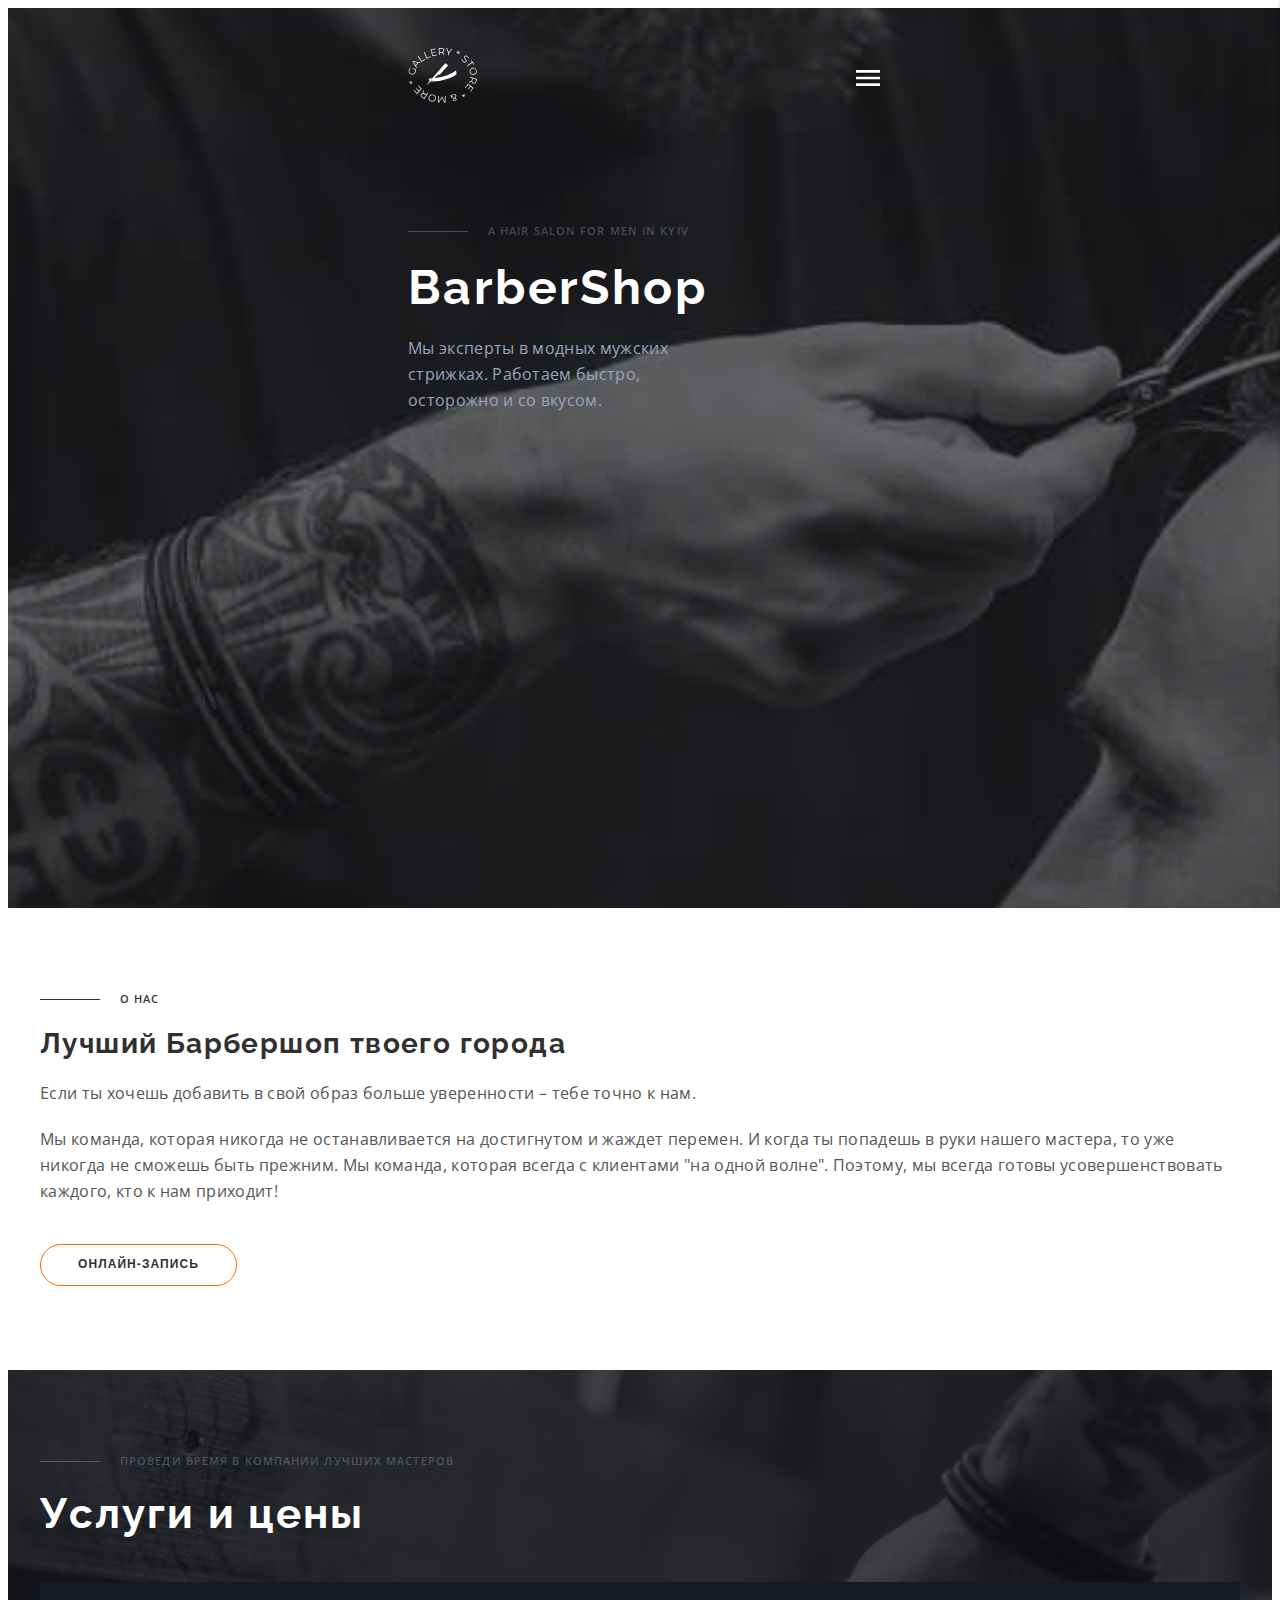
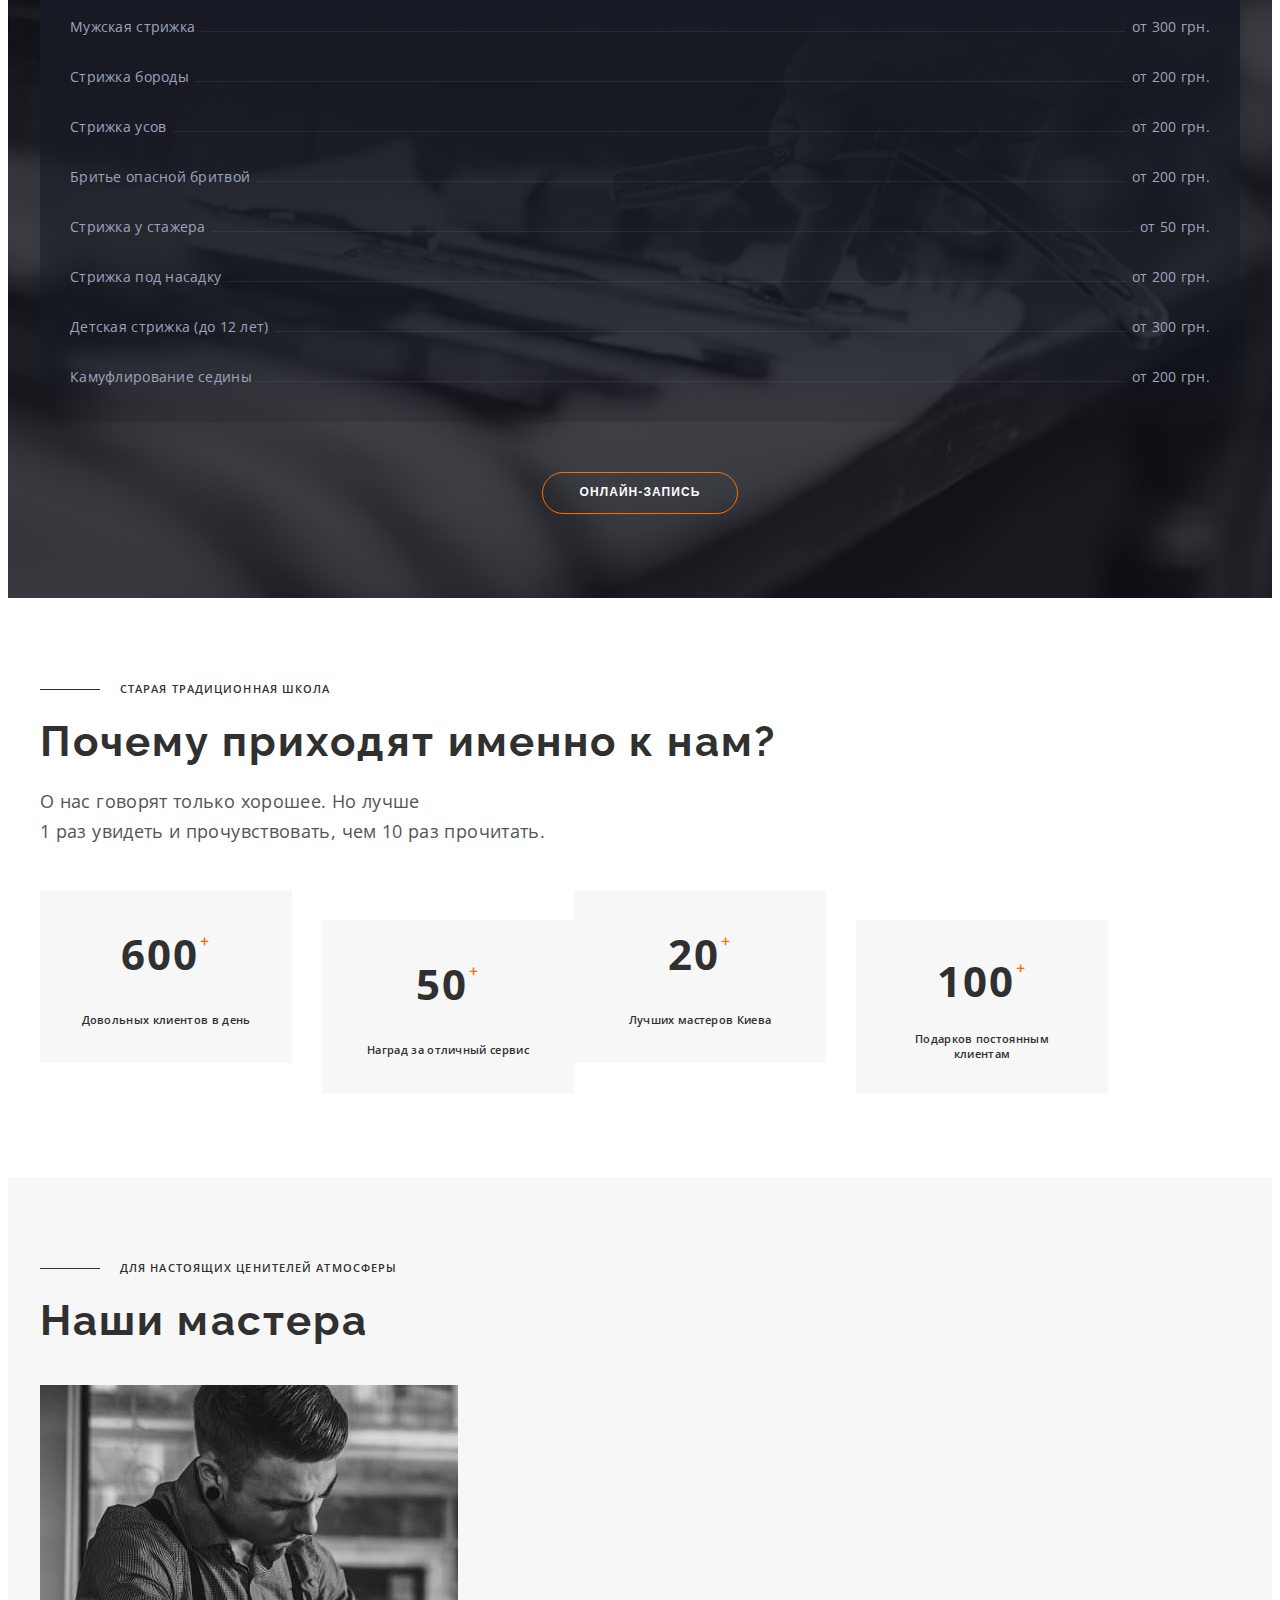
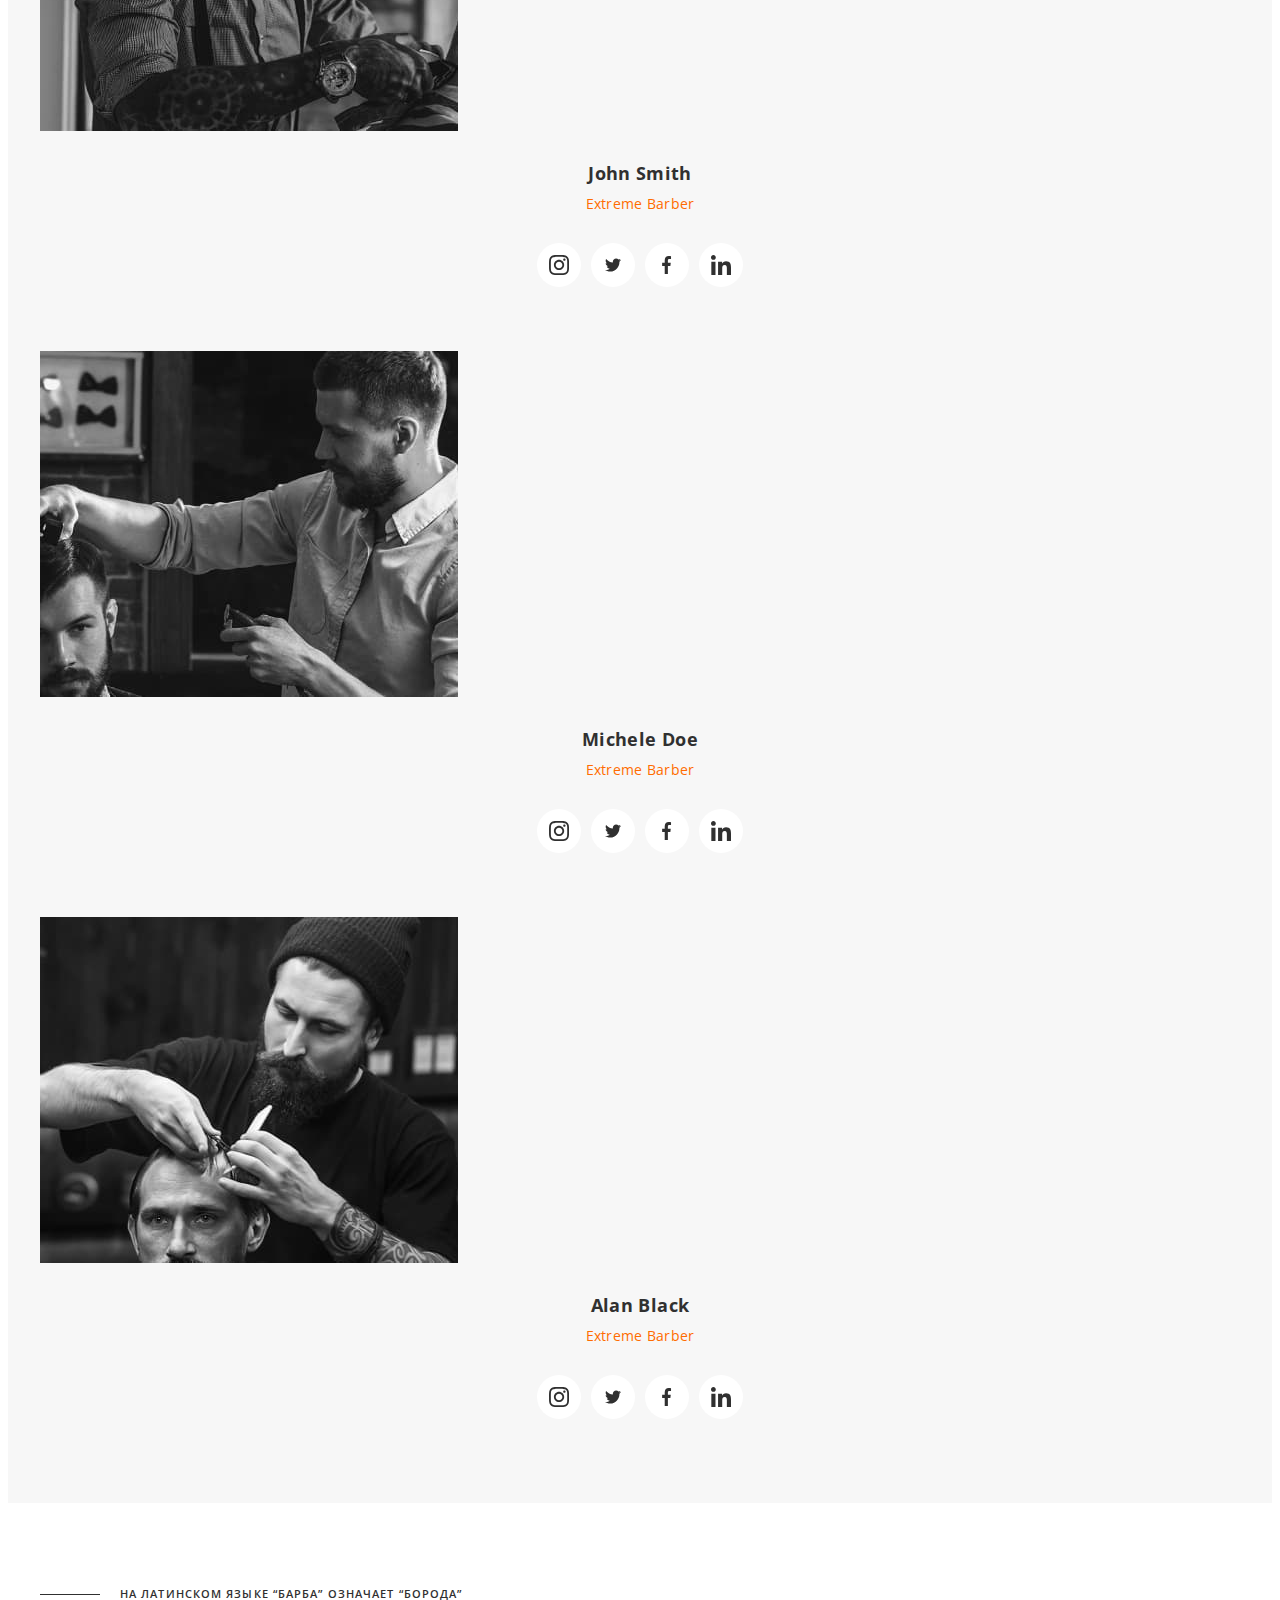
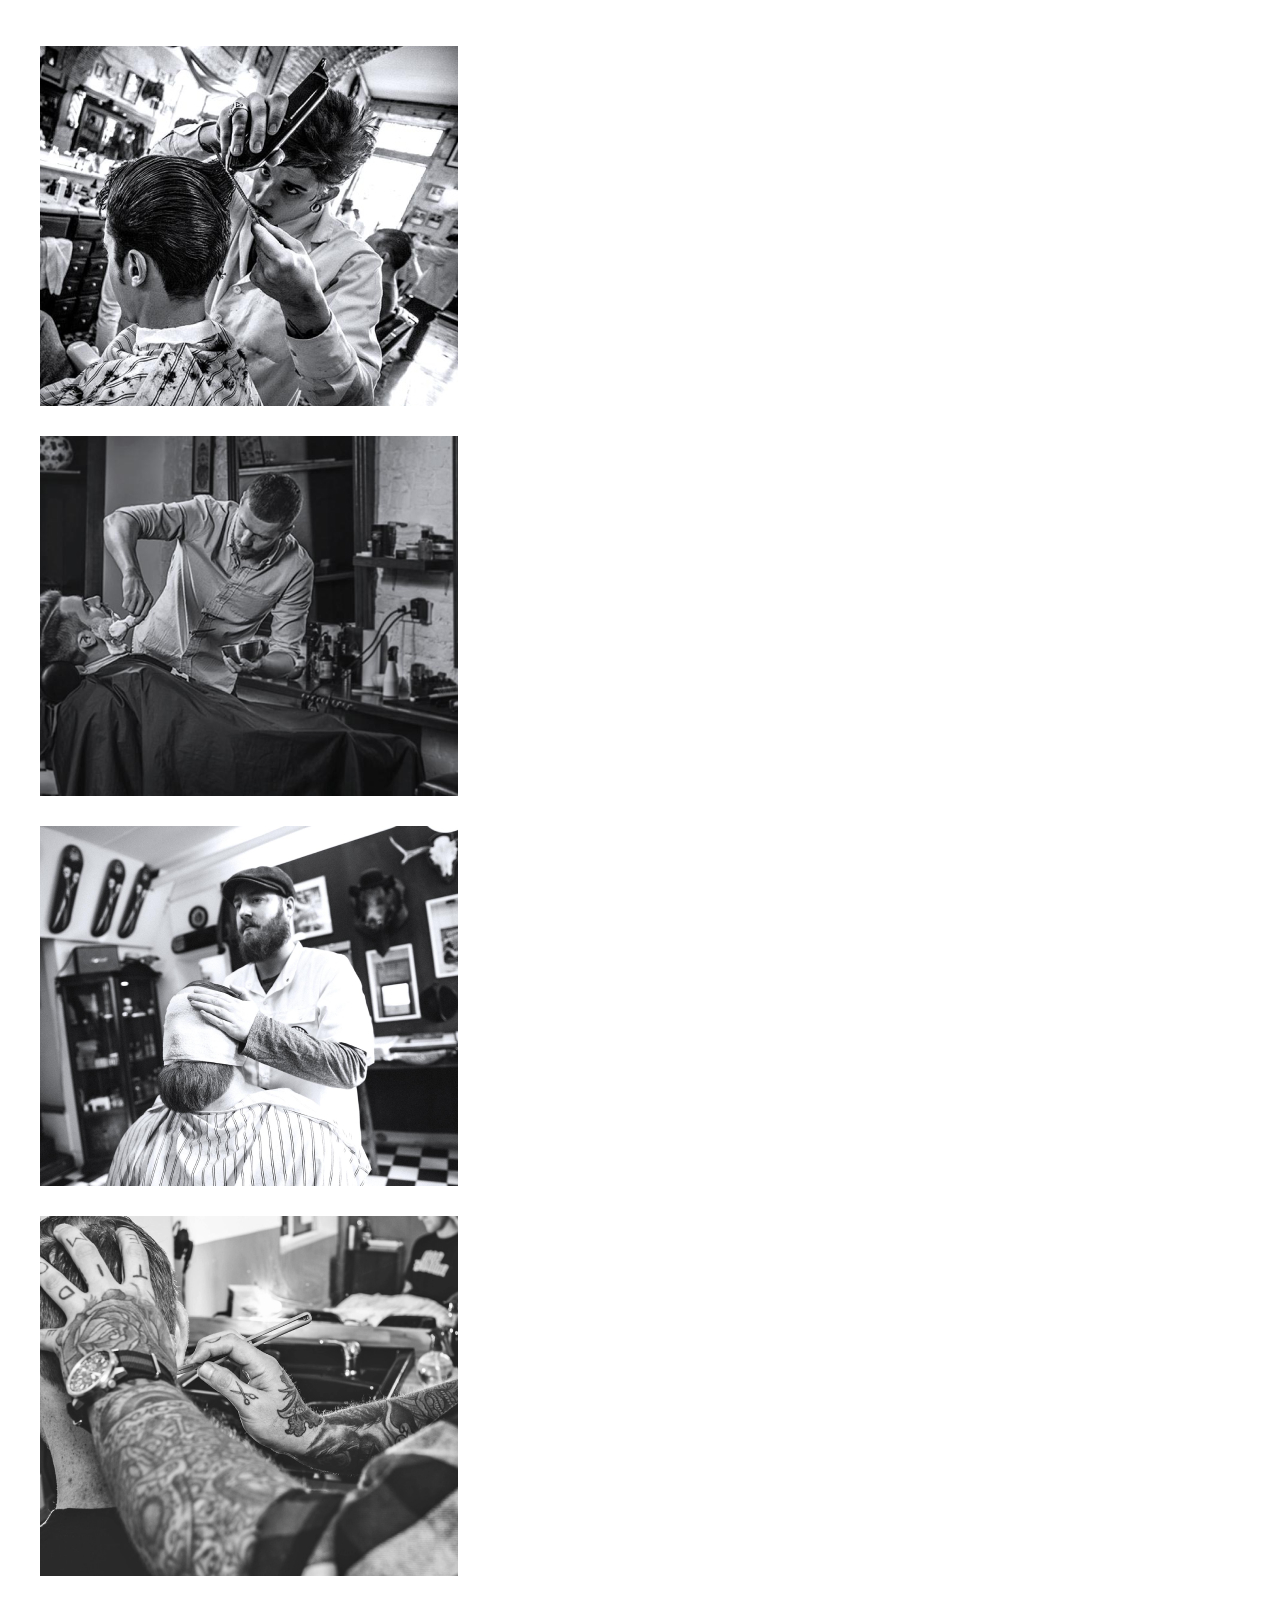
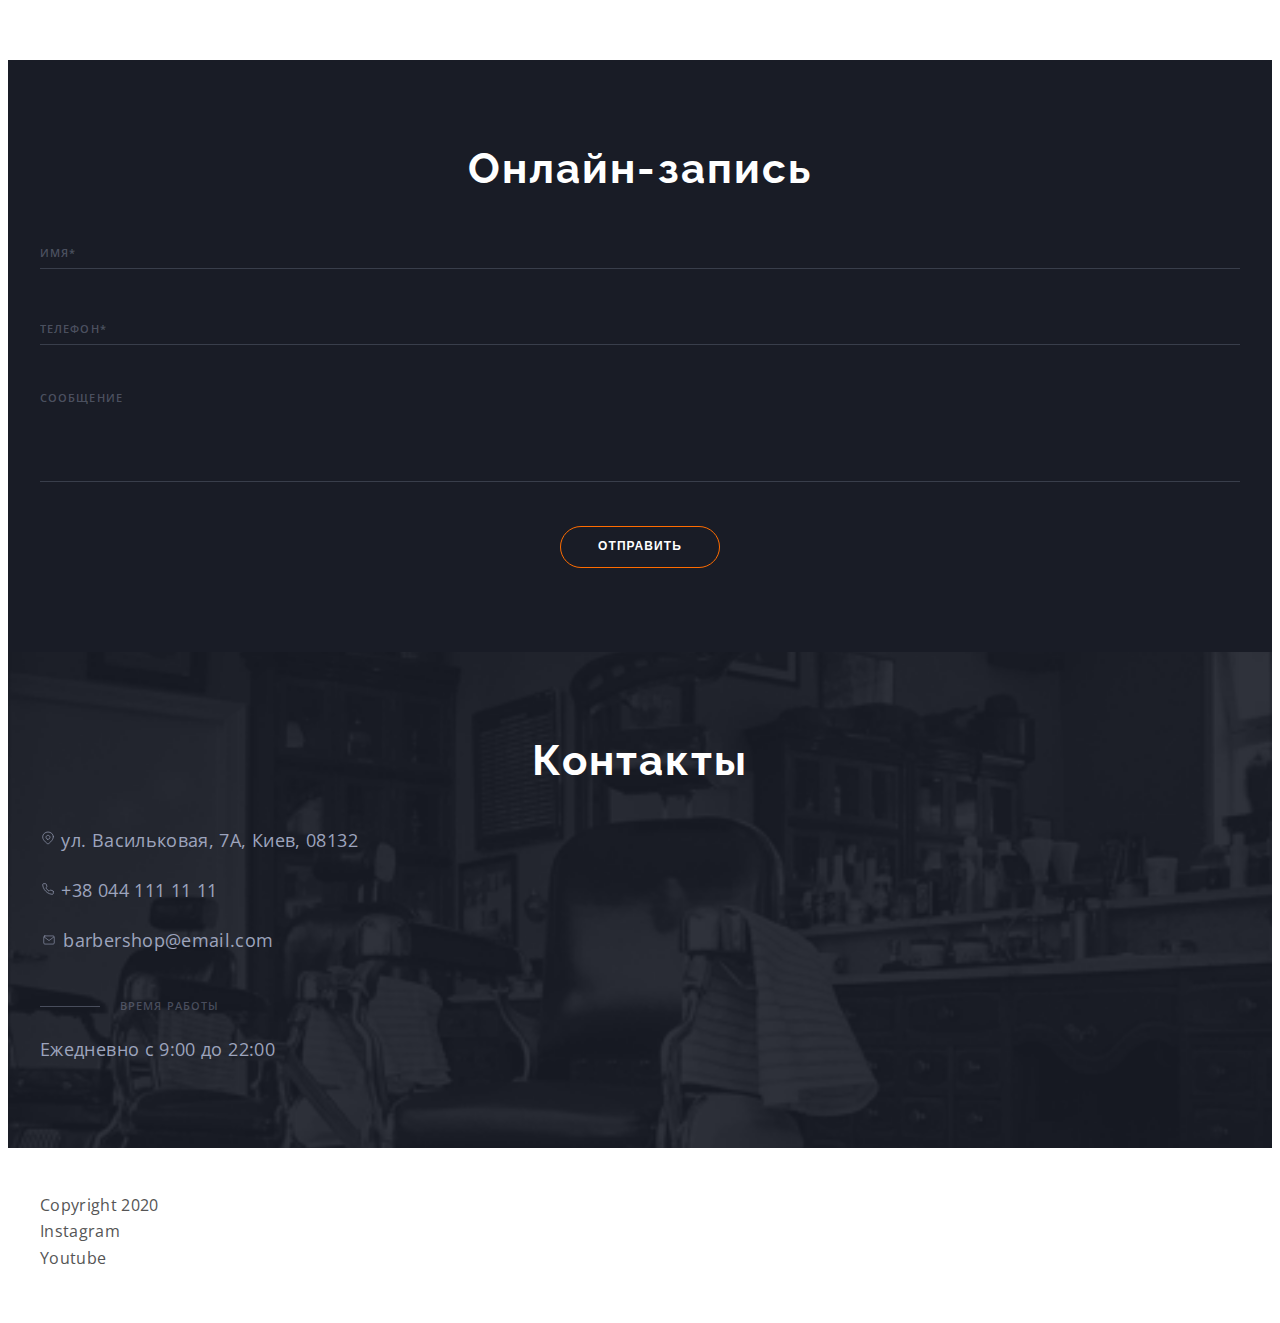
==== index.html @ 4e55a4b5 "jn" ====
<!DOCTYPE html>
<html lang="en">
<head>
    <meta charset="UTF-8">
    <meta http-equiv="X-UA-Compatible" content="IE=edge">
    <meta name="viewport" content="width=device-width, initial-scale=1.0">
    <link rel="stylesheet" href="https://cdnjs.cloudflare.com/ajax/libs/modern-normalize/1.1.0/modern-normalize.min.css" integrity="sha512-wpPYUAdjBVSE4KJnH1VR1HeZfpl1ub8YT/NKx4PuQ5NmX2tKuGu6U/JRp5y+Y8XG2tV+wKQpNHVUX03MfMFn9Q==" crossorigin="anonymous" referrerpolicy="no-referrer">
    <link rel="preconnect" href="https://fonts.googleapis.com">
<link rel="preconnect" href="https://fonts.gstatic.com" crossorigin>
<link href="https://fonts.googleapis.com/css2?family=Open+Sans:wght@400;600;700&family=Raleway:wght@700&display=swap" 
    rel="stylesheet">
    <link rel="stylesheet" href="./css/portfolio.min.css">
    <title>BarberShop</title>
</head>
<body>
    <header class="header">    
             <section class="header__section"> 
        <div class="container__no--padding">
            <div class="header__container">
            <a>  
                <svg width="69" height="55.5" class="header__logo">
                    <use href="./image/icon.svg#icon-logo"></use>
                </svg>
            </a>
            <button type="button" class="button__open js-open-menu" aria-expanded="false" aria-controls="mobile-menu" >
                <svg width="40" height="40">
                    <use href="image/icon.svg#icon-menu"></use>
                </svg>
            </button>
            </div>
        <ul class="header__list">
            <li class="header__item">
                <h3 class="subtitle--grey">A hair salon for men in Kyiv</h3>
                <h1 class="header__title">BarberShop</h1>
                <p class="header__text">Мы эксперты в модных мужских стрижках. Работаем быстро, осторожно и со вкусом.</p>
            </li>
        </ul>
        <div class="mobile__menu js-menu-container" id="mobile-menu">
            <div class="container__menu">
                <button type="button" class="button__close js-close-menu">
                    <svg width="40" height="40">
                        <use href="image/icon.svg#icon-close"></use>
                    </svg>
                </button>
                <nav class="nav">
                    <ul class="nav__list">
                        <li class="nav__item">
                            <a href="#" class="nav__link nav__link-color">
                                О нас
                            </a>
                        </li>
                        <li class="nav__item">
                            <a href="#" class="nav__link">
                                Услуги и цены
                            </a>
                        </li>
                        <li class="nav__item">
                            <a href="#" class="nav__link">
                                Мастера
                            </a>
                        </li>
                        <li class="nav__item">
                            <a href="#" class="nav__link">
                                Контакты
                            </a>
                        </li>
                    </ul>
                </nav>
                <ul class="contaks">
                    <li class="contaks__item">
                        <a href="tel:+380441111111" class="contaks__link">
                            +38 044 111 11 11
                        </a>
                    </li>
                    <li class="contaks__item">
                        <a href="#" class="order__btn">
                            онлайн-запись
                        </a>
                    </li>
                </ul>
                <ul class="header__social">
                    <li class="header__social--item">
                        <a class="header__social--link">
                            Instagram
                        </a>    
                    </li>
                    <li class="header__social--item">
                        <a class="header__social--link">
                            Youtube
                        </a>
                    </li>
                </ul>
            </div>
        </div>
    </div>
    </section>
    </header>
    <main>
        <section class="section">
            <div class="container">
                <div class="entry">
                    <h3 class="entry__subtitle subtitle">О НАС</h3>
                    <h2 class="entry__title">Лучший Барбершоп твоего города</h2>
                    <p class="entry__text">Если ты хочешь добавить в свой образ больше уверенности – тебе точно к нам.</p>
                    <p class="entry__text entry__text--style">Мы команда, которая никогда не останавливается на достигнутом и жаждет перемен. И когда ты попадешь 
                        в руки нашего мастера, то уже никогда не сможешь быть прежним. Мы команда, которая всегда с клиентами "на одной волне". Поэтому, мы всегда готовы усовершенствовать каждого, кто к нам приходит!</p>
                    <button class="order__btn" type="button">онлайн-запись</button>
                 </div>
            </div>
        </section> 
        <section class="section section__services">
            <div class="container">
                <div class="services">
                    <h3 class="subtitle--grey">Проведи время в компании лучших мастеров</h3>
                    <h2 class="services__title">Услуги и цены</h2>
                    <ul class="services__list">
                        <li class="services__item">
                            <p class="services__item--text">Мужская стрижка</p>
                            <span class="services__item--textline">от 300 грн.</span>
                        </li>
                        <li class="services__item">
                            <p>Стрижка бороды</p>
                            <span class="services__item--textline">от 200 грн.</span>
                        </li>
                        <li class="services__item">
                            <p>Стрижка усов</p>
                            <span class="services__item--textline">от 200 грн.</span>
                        </li>
                        <li class="services__item">
                            <p>Бритье опасной бритвой</p>
                            <span class="services__item--textline">от 200 грн.</span>
                        </li>
                        <li class="services__item">
                            <p>Cтрижка у стажера</p>
                            <span class="services__item--textline">от 50 грн.</span>
                        </li>
                        <li class="services__item">
                            <p>Стрижка под насадку</p>
                            <span class="services__item--textline">от 200 грн.</span>
                        </li>
                        <li class="services__item">
                            <p>Детская стрижка (до 12 лет)</p>
                            <span class="services__item--textline">от 300 грн.</span>
                        </li>
                        <li class="services__item">
                            <p>Камуфлирование седины</p>
                            <span class="services__item--textline">от 200 грн.</span>
                        </li>
                    </ul>
                    <div class="services__container">
                        <button class="services__btn " type="button">онлайн-запись</button>
                    </div>
                    </div>
            </div>
        </section>   
        <section class="section">
            <div class="container">
                <div class="popularity">
                    <h3 class="popularity__subtitle subtitle">старая традиционная школа</h3>
                    <h2 class="popularity__title">Почему приходят именно к нам?</h2>
                    <p class="popularity__text">О нас говорят только хорошее. Но лучше <br> 1 раз увидеть и прочувствовать, чем 10 раз прочитать. </p>
                    <div class="popularity__container">
                        <ul class="popularity-list">
                            <li class="popularity__item">
                                <span class="popularity__count">600</span>
                                <p class="popularity__item--text">
                                 Довольных клиентов в день
                                </p>
                            </li>
                            <li class="popularity__item">
                                <span class="popularity__count">50</span>
                                <p class="popularity__item--text">
                                    Наград за отличный сервис 
                                </p>
                            </li>
                            <li class="popularity__item">
                                <span class="popularity__count">20</span>
                                <p class="popularity__item--text">
                                    Лучших мастеров Киева 
                                </p>
                            </li>
                            <li class="popularity__item">
                                <span class="popularity__count">100</span>
                                <p class="popularity__item--text">
                                    Подарков постоянным клиентам
                                </p>
                            </li>
                        </ul>
                    </div>
                 </div>
            </div>
        </section>   
        <section class="section section--grey">
            <div class="container">
                <div class="command">
                    <h3 class="popularity__subtitle subtitle">для настоящих ценителей атмосферы</h3>
                    <h2 class="command__title">Наши мастера</h2>
                    <ul>
                        <li class="command-item">
                            <picture>
                                <source srcset="../image/img1command1.jpg ,
                                ../image/img1command1@2x.jpg " 
                                media="(min-width:320px)">
                                <img class="command__img" src="../image/img1command1.jpg" alt="">
                            </picture>
                            <div class="command__container">
                                    <div class="container__masters">
                                    <h3 class="command__title--masters">John Smith</h3>
                                    <p class="command__text">Extreme Barber</p>
                                    </div>
                                <ul class="social">
                                    <li class="social__item">
                                        <a class="social__link" href="#">
                                            <svg class="social__icon" height="20" width="20">
                                                <use href="./image/icon.svg#icon-instagram"></use>
                                            </svg>
                                        </a>
                                    </li>
                                    <li class="social__item">
                                        <a class="social__link" href="#">
                                            <svg class="social__icon" height="20" width="16.25">
                                                <use href="./image/icon.svg#icon-twitter"></use>
                                            </svg>
                                        </a>
                                    </li>
                                    <li class="social__item">
                                        <a class="social__link" href="#">
                                            <svg class="social__icon" height="20" width="10">
                                                <use href="./image/icon.svg#icon-facebook"></use>
                                            </svg>
                                        </a>
                                    </li>
                                    <li class="social__item">
                                        <a class="social__link" href="#">
                                            <svg class="social__icon" height="20" width="20">
                                                <use href="./image/icon.svg#icon-linkedin"></use>
                                            </svg>
                                        </a>
                                    </li>
                                </ul>
                            </div>
                        </li>
                        <li class="command-item">
                            <picture>
                                <source srcset="../image/img2command2.jpg , 
                                ../image/img2command2@2x.jpg "
                                media="(min-width:320px)">
                                <img class="command__img" src="../image/img2command2.jpg" alt="">
                            </picture>
                            <div class="command__container">
                                <div class="container__masters">
                                <h3 class="command__title--masters">Michele Doe</h3>
                                <p class="command__text">Extreme Barber</p>
                             </div>
                                <ul class="social">
                                    <li class="social__item">
                                        <a class="social__link" href="#">
                                            <svg class="social__icon" height="20" width="20">
                                                <use href="./image/icon.svg#icon-instagram"></use>
                                            </svg>
                                        </a>
                                    </li>
                                    <li class="social__item">
                                        <a class="social__link" href="#">
                                            <svg class="social__icon" height="20" width="16.25">
                                                <use href="./image/icon.svg#icon-twitter"></use>
                                            </svg>
                                        </a>
                                    </li>
                                    <li class="social__item">
                                        <a class="social__link" href="#">
                                            <svg class="social__icon" height="20" width="10">
                                                <use href="./image/icon.svg#icon-facebook"></use>
                                            </svg>
                                        </a>
                                    </li>
                                    <li class="social__item">
                                        <a class="social__link" href="#">
                                            <svg class="social__icon" height="20" width="20">
                                                <use href="./image/icon.svg#icon-linkedin"></use>
                                            </svg>
                                        </a>
                                    </li>
                                </ul>
                            </div>
                        </li>
                        <li class="command-item">
                            <picture>
                                <source srcset="../image/img3command3.jpg , 
                                ../image/img3command3@2x.jpg"
                                media="(min-width:320px)">
                                <img class="command__img" src="../image/img3command3.jpg" alt="">
                            </picture>
                            <div class="command__container">
                                <div class="container__masters">    
                                <h3 class="command__title--masters">Alan Black</h3>
                                <p class="command__text">Extreme Barber</p>
                                </div>
                                <ul class="social">
                                    <li class="social__item">
                                        <a class="social__link" href="#">
                                            <svg class="social__icon" height="20" width="20">
                                                <use href="./image/icon.svg#icon-instagram"></use>
                                            </svg>
                                        </a>
                                    </li>
                                    <li class="social__item">
                                        <a class="social__link" href="#">
                                            <svg class="social__icon" height="20" width="16.25">
                                                <use href="./image/icon.svg#icon-twitter"></use>
                                            </svg>
                                        </a>
                                    </li>
                                    <li class="social__item">
                                        <a class="social__link" href="#">
                                            <svg class="social__icon" height="20" width="10">
                                                <use href="./image/icon.svg#icon-facebook"></use>
                                            </svg>
                                        </a>
                                    </li>
                                    <li class="social__item">
                                        <a class="social__link" href="#">
                                            <svg class="social__icon" height="20" width="20">
                                                <use href="./image/icon.svg#icon-linkedin"></use>
                                            </svg>
                                        </a>
                                    </li>
                                </ul>
                            </div>
                        </li>
                    </ul>
                </div>
            </div>
        </section>   
        <section class="section">
        <div class="container">
            <div class="works">
                <h3 class="works__subtitle subtitle">На латинском языке “барба” означает “борода”</h3>
                <ul class="works__list">
                    <li class="works__item">
                        <picture>
                            <source srcset="./image/masters1.jpg ,
                            ./image/masters1@2x.jpg"
                            media="(min-width:320px)">
                            <img src="./image/masters1.jpg" alt="">
                        </picture>
                    </li> 
                    <li class="works__item">
                        <picture>
                            <source srcset="./image/masters2.jpg ,
                            ./image/masters2@2x.jpg"
                            media="(min-width:320px)">
                            <img src="./image/masters2.jpg" alt="">
                        </picture>
                    </li>
                    <li class="works__item">
                        <picture>
                            <source srcset="./image/masters3.jpg ,
                            ./image/masters3@2x.jpg"
                            media="(min-width:320px)">
                            <img src="./image/masters3.jpg" alt="">
                        </picture>
                    </li>
                    <li class="works__item">
                        <picture>
                            <source srcset="./image/masters4.jpg ,
                            ./image/masters4.jpg@2x"
                            media="(min-width:320px)">
                            <img src="./image/masters4.jpg" alt="">
                        </picture>
                    </li>
                </ul>
            </div>
        </div>
     </section>
    </main>
    <footer>
         <section class="section--black">
            <div class="container recording">
                <h2 class="footer__title">Онлайн-запись</h2>
                <form class="recording__form" action="#" method="post" enctype="multipart/form-data">
                    <div class="recording__container">
                        <label for="username"></label>
                        <input class="recording__container--input" type="text" id="username" placeholder="Имя*">
                    </div>
                    <div class="recording__container">
                        <label for="tel"></label>
                        <input class="recording__container--input" type="tel" id="tel" placeholder="Телефон*">
                    </div>
                    <div class="recording__container">
                        <label for="comments"></label>
                        <textarea placeholder="сообщение" class="recording__container--textarea" name="text" id="comments"></textarea>
                    </div>
                </form>
                <div class="recordibg__container--btn">
                     <button class="recording__btn" type="button">отправить</button>
                </div>
            </div>
         </section>
         <section class="section--black section__img">
            <div class="container">
                <address class="footer__adress">
                <h2 class="footer__title">Контакты</h2>
                    <ul class="footer__adress--list">
                        <li class="footer__adress--item">
                            <a class="footer__text" href="https://goo.gl/maps/i3SawGnDGTSHp6sc6">
                                <svg width="16" height="18">
                                    <use href="./image/icon.svg#icon-map-pin"></use>
                                </svg>
                                ул. Васильковая, 7А, Киев, 08132</a>
                        </li>
                        <li class="footer__adress--item">
                            <a class="footer__text" href="tel:+380441111111">
                                <svg width="16" height="16">
                                    <use href="./image/icon.svg#icon-phone"></use>
                                </svg>
                                +38 044 111 11 11</a>
                        </li>
                        <li class="footer__adress--item">
                            <a class="footer__adress--link" href="mailto:barbershop@email.com">
                                <svg width="18" height="14">
                                    <use href="./image/icon.svg#icon-mail"></use>
                                </svg>
                                barbershop@email.com</a>
                        </li>
                    </ul>
                </address>
                <h3 class="subtitle--grey">время работы</h3>
                <p class="footer__text">Ежедневно с 9:00 до 22:00</p>
            </div>
         </section>
         <section class="footer__section">
            <div class="container footer__section--container">
                <p class="footer__section--text">Copyright 2020</p>
                <ul class="footer__section--list">
                    <li class="footer__section--item">
                        <a class="footer__section--link">Instagram</a>
                    </li>
                    <li class="footer__section--item">
                        <a class="footer__section--link">Youtube</a>
                    </li>
                </ul>
            </div>
         </section> 
    </footer>
    <script src="./js/menu.js"></script>
</body>
</html>
---- css/portfolio.min.css ----
body{color:#555;font-family:Open Sans,sans-serif;font-size:16px;line-height:1.63;letter-spacing:.02em;background:#fff}body.modal-open{overflow:hidden}:hover,:focus{outline:none}h1,h2,h3,h4,h5,h6,p,ul{margin:0}ul{padding:0;list-style:none}a{text-decoration:none}img{display:block;max-width:100%;height:auto}button{cursor:pointer;padding:0;border:none;color:inherit;background-color:transparent}.container{padding-right:31px;padding-left:31px;margin:0 auto}@media screen and (min-width: 480px){.container{width:480px}}@media screen and (min-width: 768px){.container{width:768px}}@media screen and (min-width: 1200px){.container{width:1200px}}.container__no--padding{margin:0 auto;max-width:480px;padding:40px 31px}@media screen and (min-width: 768px){.container__no--padding{width:768px}}@media screen and (min-width: 1200px){.container__no--padding{width:1200px}}.section{padding:84px 0}.footer__section{padding:44px 0}.section--black{padding:84px 0;background-color:#191c26}.recording__btn{font-weight:600;font-size:12px;line-height:1.33;letter-spacing:.09em;text-transform:uppercase;color:#fff;border:1px solid #ff6c00;-webkit-box-sizing:border-box;box-sizing:border-box;border-radius:25px;padding:12px 37px}.recording__btn:hover,.recording__btn:focus{background-color:#ff6c00}.footer__title{font-family:Raleway;font-style:normal;font-weight:700;font-size:42px;line-height:1.17;text-align:center;letter-spacing:.05em;color:#fff}.recording__form{margin:44px 0}.recording__container{display:-webkit-box;display:-ms-flexbox;display:flex;-webkit-box-orient:vertical;-webkit-box-direction:normal;-ms-flex-direction:column;flex-direction:column}.recording__container:not(:last-child){margin-bottom:44px}.recording__container--input{list-style:none;border:none;background-color:transparent;color:#fff;font-family:Open Sans;border-bottom:1px solid #9DA4BD40;font-style:normal;font-weight:600;font-size:11px;line-height:1.36px;letter-spacing:.1em;text-transform:uppercase;padding:8px 0}.recording__container--input::-webkit-input-placeholder{color:rgba(157,164,189,.4)}.recording__container--input::-moz-placeholder{color:rgba(157,164,189,.4)}.recording__container--input:-ms-input-placeholder{color:rgba(157,164,189,.4)}.recording__container--input::-ms-input-placeholder{color:rgba(157,164,189,.4)}.recording__container--input::placeholder{color:rgba(157,164,189,.4)}.recording__container--input:hover,.recording__container--input:focus{color:#fff;border-color:#fff}.recording__container--input:hover::-webkit-input-placeholder, .recording__container--input:focus::-webkit-input-placeholder{color:#fff}.recording__container--input:hover::-moz-placeholder, .recording__container--input:focus::-moz-placeholder{color:#fff}.recording__container--input:hover:-ms-input-placeholder, .recording__container--input:focus:-ms-input-placeholder{color:#fff}.recording__container--input:hover::-ms-input-placeholder, .recording__container--input:focus::-ms-input-placeholder{color:#fff}.recording__container--input:hover::placeholder,.recording__container--input:focus::placeholder{color:#fff}.recording__container--textarea{resize:none;border:none;height:76px;background-color:transparent;border-bottom:1px solid #9DA4BD40;color:#fff;font-family:Open Sans;font-style:normal;font-weight:600;font-size:11px;line-height:1.36px;letter-spacing:.1em;text-transform:uppercase;padding:8px 0}.recording__container--textarea:hover,.recording__container--textarea:focus{color:#fff;border-color:#fff}.recording__container--textarea::-webkit-input-placeholder{color:rgba(157,164,189,.4)}.recording__container--textarea::-moz-placeholder{color:rgba(157,164,189,.4)}.recording__container--textarea:-ms-input-placeholder{color:rgba(157,164,189,.4)}.recording__container--textarea::-ms-input-placeholder{color:rgba(157,164,189,.4)}.recording__container--textarea::placeholder{color:rgba(157,164,189,.4)}.recording__container--textarea:hover::-webkit-input-placeholder, .recording__container--textarea:focus::-webkit-input-placeholder{color:#fff}.recording__container--textarea:hover::-moz-placeholder, .recording__container--textarea:focus::-moz-placeholder{color:#fff}.recording__container--textarea:hover:-ms-input-placeholder, .recording__container--textarea:focus:-ms-input-placeholder{color:#fff}.recording__container--textarea:hover::-ms-input-placeholder, .recording__container--textarea:focus::-ms-input-placeholder{color:#fff}.recording__container--textarea:hover::placeholder,.recording__container--textarea:focus::placeholder{color:#fff}.recordibg__container--btn{display:-webkit-box;display:-ms-flexbox;display:flex;text-align:center;-webkit-box-pack:center;-ms-flex-pack:center;justify-content:center}.section__img{background-image:url("../image/imgfooter.png");background-repeat:no-repeat;background-size:cover;background-position:center}@media(mib-device-pixel-radio: 2),(-webkit-min-device-pixel-ratio: 2),(min-resolution: 192dpi),(min-resolution: 2dppx){.section__img{background-image:url("../image/imgfooter@2x.png")}}.footer__text{font-family:Open Sans;font-style:normal;font-weight:normal;font-size:18px;line-height:30px;letter-spacing:.02em;color:#9da4bd;margin-top:20px}.footer__adress--list{margin:40px 0 44px 0}.footer__adress--item:not(:last-child){margin-bottom:20px}.footer__adress--link{font-family:Open Sans;font-style:normal;font-weight:normal;font-size:18px;line-height:30px;letter-spacing:.02em;color:#9da4bd;margin-top:20px}.header__section{background-color:#2f303a;height:100vh;width:100vw;min-height:437px;background-image:-webkit-gradient(linear, left top, left bottom, from(#191C2620), to(#191C2620)),url("../image/Sliderheaderm.jpg");background-image:linear-gradient(#191C2620, #191C2620),url("../image/Sliderheaderm.jpg");background-repeat:no-repeat;background-size:cover;background-position:center}@media(min-device-pixel-ratio: 2),(-webkit-min-device-pixel-ratio: 2),(min-resolution: 192dpi),(min-resolution: 2dppx){.header__section{background-image:url("../image/Sliderheaderm@2x.jpg")}}.header__container{display:-webkit-box;display:-ms-flexbox;display:flex;-webkit-box-pack:justify;-ms-flex-pack:justify;justify-content:space-between;-webkit-box-align:center;-ms-flex-align:center;align-items:center;margin-bottom:113px}.header__title{margin:20px 0;font-family:Raleway;font-weight:700;font-size:48px;line-height:1.17;letter-spacing:.05em;color:#fff}@media screen and (max-width: 360px){.header__title{font-size:42px}}.header__text{font-size:16px;line-height:1.63;letter-spacing:.02em;color:#9da4bd}.header__logo{fill:#fff}.button__open{fill:#fff}.header__list{max-width:306px}.mobile__menu{background-color:rgba(25,28,38,.2);-webkit-box-shadow:0px 4px 8px rgba(0,0,0,.04),0px 2px 4px rgba(0,0,0,.08),0px 1px 3px rgba(0,0,0,.16);box-shadow:0px 4px 8px rgba(0,0,0,.04),0px 2px 4px rgba(0,0,0,.08),0px 1px 3px rgba(0,0,0,.16);position:fixed;top:0;right:0;z-index:1;-webkit-transform:translateX(100%);transform:translateX(100%);height:100vh;width:100vw;-webkit-transition:-webkit-transform 650ms cubic-bezier(0.4, 0, 0.2, 1);transition:-webkit-transform 650ms cubic-bezier(0.4, 0, 0.2, 1);transition:transform 650ms cubic-bezier(0.4, 0, 0.2, 1);transition:transform 650ms cubic-bezier(0.4, 0, 0.2, 1), -webkit-transform 650ms cubic-bezier(0.4, 0, 0.2, 1)}.mobile__menu.is-open{-webkit-transform:translateX(0);transform:translateX(0)}.button__close{display:block;fill:#303030;margin-bottom:30px;margin-left:auto}.container__menu{overflow:auto;z-index:2;position:fixed;top:0;right:0;height:100vh;width:70vw;background-color:#fff;-webkit-box-shadow:-4px 0px 8px rgba(0,0,0,.04),-2px 0px 4px rgba(0,0,0,.08),-1px 0px 3px rgba(0,0,0,.16);box-shadow:-4px 0px 8px rgba(0,0,0,.04),-2px 0px 4px rgba(0,0,0,.08),-1px 0px 3px rgba(0,0,0,.16);padding:48px 31px 48px 40px}.nav__link{font-weight:600;font-size:18px;line-height:25px;letter-spacing:.1em;color:#303030}.nav__link:focus,.nav__link:hover{color:#ff6c00}.nav__item:not(:last-child){margin-bottom:24px}.contaks{margin-bottom:64px}.contaks__link{font-weight:600;font-size:18px;line-height:1.39;letter-spacing:.1em;text-transform:uppercase;color:#303030}.contaks__link:focus,.contaks__link:hover{color:#ff6c00}.contaks__item:not(:last-child){margin-bottom:24px}.nav__list{margin-bottom:64px}.header__social--link{font-weight:600;font-size:14px;line-height:1.36;letter-spacing:.2em;color:#303030}.header__social--link:focus,.header__social--link:hover{color:#ff6c00}.header__social--item:not(:last-child){margin-bottom:24px;position:relative}.header__social--item:not(:last-child)::after{position:absolute;left:0;bottom:8.5px;content:"";width:60px;height:1px;background-color:#303030}.header__social--item{padding-left:100px}@media screen and (max-width: 767px){.nav__link-color{color:#ff6c00}}.services__item{display:-webkit-box;display:-ms-flexbox;display:flex;-webkit-box-pack:justify;-ms-flex-pack:justify;justify-content:space-between;-webkit-box-align:baseline;-ms-flex-align:baseline;align-items:baseline;font-size:14px;line-height:2.14;letter-spacing:.02em;color:#9da4bd}.services__item::after{content:"";height:1px;-webkit-box-flex:1;-ms-flex-positive:1;flex-grow:1;background-color:rgba(157,164,189,.12);margin:0 6px}.services__item:not(:last-child){margin-bottom:20px}.services__item--textline{-webkit-box-ordinal-group:2;-ms-flex-order:1;order:1}.section__services{background:#111319;background-image:url("../image/imgservices.png");background-repeat:no-repeat;background-size:cover;background-position:center}@media(mib-device-pixel-radio: 2),(-webkit-min-device-pixel-ratio: 2),(min-resolution: 192dpi),(min-resolution: 2dppx){.section__services{background-image:url("/image/imgservices@2x.png")}}.services__list{background:-webkit-gradient(linear, left top, left bottom, from(#171A24), to(rgba(23, 26, 36, 0.2)));background:linear-gradient(180deg, #171A24 0%, rgba(23, 26, 36, 0.2) 100%);padding:30px;margin:44px 0 50px 0}.services__btn{font-weight:600;font-size:12px;line-height:1.33;letter-spacing:.09em;text-transform:uppercase;color:#fff;border:1px solid #ff6c00;-webkit-box-sizing:border-box;box-sizing:border-box;border-radius:25px;padding:12px 37px}.services__btn:hover,.services__btn:focus{background-color:#ff6c00}.services__container{display:-webkit-box;display:-ms-flexbox;display:flex;-webkit-box-pack:center;-ms-flex-pack:center;justify-content:center}.services__title{font-family:Raleway;font-weight:700;font-size:42px;line-height:1.17;letter-spacing:.05em;color:#fff;margin-top:20px}.section--grey{background-color:#f7f7f7}.command__title{font-family:Raleway;font-weight:700;font-size:42px;line-height:1.17;letter-spacing:.05em;margin:20px 0 40px 0;color:#303030}.container__masters{display:-webkit-box;display:-ms-flexbox;display:flex;-webkit-box-align:center;-ms-flex-align:center;align-items:center;-webkit-box-orient:vertical;-webkit-box-direction:normal;-ms-flex-direction:column;flex-direction:column;margin:30px 0}.social{display:-webkit-box;display:-ms-flexbox;display:flex;-webkit-box-pack:center;-ms-flex-pack:center;justify-content:center;-webkit-box-align:center;-ms-flex-align:center;align-items:center}.command-item:not(:last-child){margin-bottom:64px}.command__title--masters{font-size:18px;line-height:1.39;letter-spacing:.02em;color:#303030;margin-bottom:8px}.command__text{font-size:14px;line-height:1.36;text-align:center;letter-spacing:.02em;color:#ff6c00}.social__item:not(:last-child){margin-right:10px}.social__link{display:-webkit-box;display:-ms-flexbox;display:flex;-webkit-box-pack:center;-ms-flex-pack:center;justify-content:center;-webkit-box-align:center;-ms-flex-align:center;align-items:center;width:44px;height:44px;background-color:#fff;border-radius:50%;fill:#303030}.social__link:hover .social__icon,.social__link:focus .social__icon{fill:#ff6c00}.entry__title{font-family:Raleway;font-weight:700;font-size:28px;line-height:1.18;letter-spacing:.05em;color:#303030;margin:20px 0}.entry__text{font-size:16px;line-height:1.63;letter-spacing:.02em;color:#555}.entry__text--style{margin:20px 0 40px 0}.popularity__title{font-family:Raleway;font-weight:700;font-size:42px;line-height:1.17;letter-spacing:.05em;margin:20px 0;color:#303030}.popularity__text{font-size:18px;line-height:1.67;letter-spacing:.02em}.popularity-list{margin-top:44px;display:-webkit-box;display:-ms-flexbox;display:flex;-ms-flex-wrap:wrap;flex-wrap:wrap}.popularity__item{width:193px;height:133px;background-color:#f7f7f7;display:-webkit-box;display:-ms-flexbox;display:flex;-ms-flex-wrap:wrap;flex-wrap:wrap;-webkit-box-pack:center;-ms-flex-pack:center;justify-content:center;-webkit-box-align:center;-ms-flex-align:center;align-items:center;padding:20px 29.5px}.popularity__item:nth-child(odd){margin-right:30px}.popularity__item:nth-child(even){margin-top:30px}.popularity__count{display:block;text-align:center;font-weight:700;font-size:42px;line-height:1.36;letter-spacing:.05em;color:#303030;display:-webkit-box;display:-ms-flexbox;display:flex;-webkit-box-pack:center;-ms-flex-pack:center;justify-content:center}.popularity__count::after{content:"+";text-align:center;font-weight:600;font-size:16px;line-height:1.38;color:#ff6c00;margin-top:5px}.popularity__item--text{text-align:center;font-weight:600;font-size:11px;line-height:1.36;color:#303030}.works__list{margin-top:44px}.works__item:not(:last-child){margin-bottom:30px}.visually-hidden{position:absolute;width:1px;height:1px;margin:-1px;padding:0;overflow:hidden;border:0;clip:rect(0 0 0 0)}.subtitle--grey{color:#9DA4BD60;position:relative;font-weight:600;font-size:11px;line-height:1.36;letter-spacing:.1em;text-transform:uppercase;padding-left:80px}.subtitle--grey::after{position:absolute;left:0;top:7px;content:"";width:60px;height:1px;background-color:#9DA4BD60}.subtitle{color:#303030;position:relative;font-weight:600;font-size:11px;line-height:1.36;letter-spacing:.1em;text-transform:uppercase;padding-left:80px}.subtitle::after{position:absolute;left:0;top:7px;content:"";width:60px;height:1px;background-color:#303030}.order__btn{font-weight:600;font-size:12px;line-height:1.33;letter-spacing:.09em;text-transform:uppercase;color:#303030;border:1px solid #ff6c00;-webkit-box-sizing:border-box;box-sizing:border-box;border-radius:25px;padding:12px 37px}.order__btn:hover,.order__btn:focus{background-color:#ff6c00;color:#fff}/*# sourceMappingURL=portfolio.min.css.map */
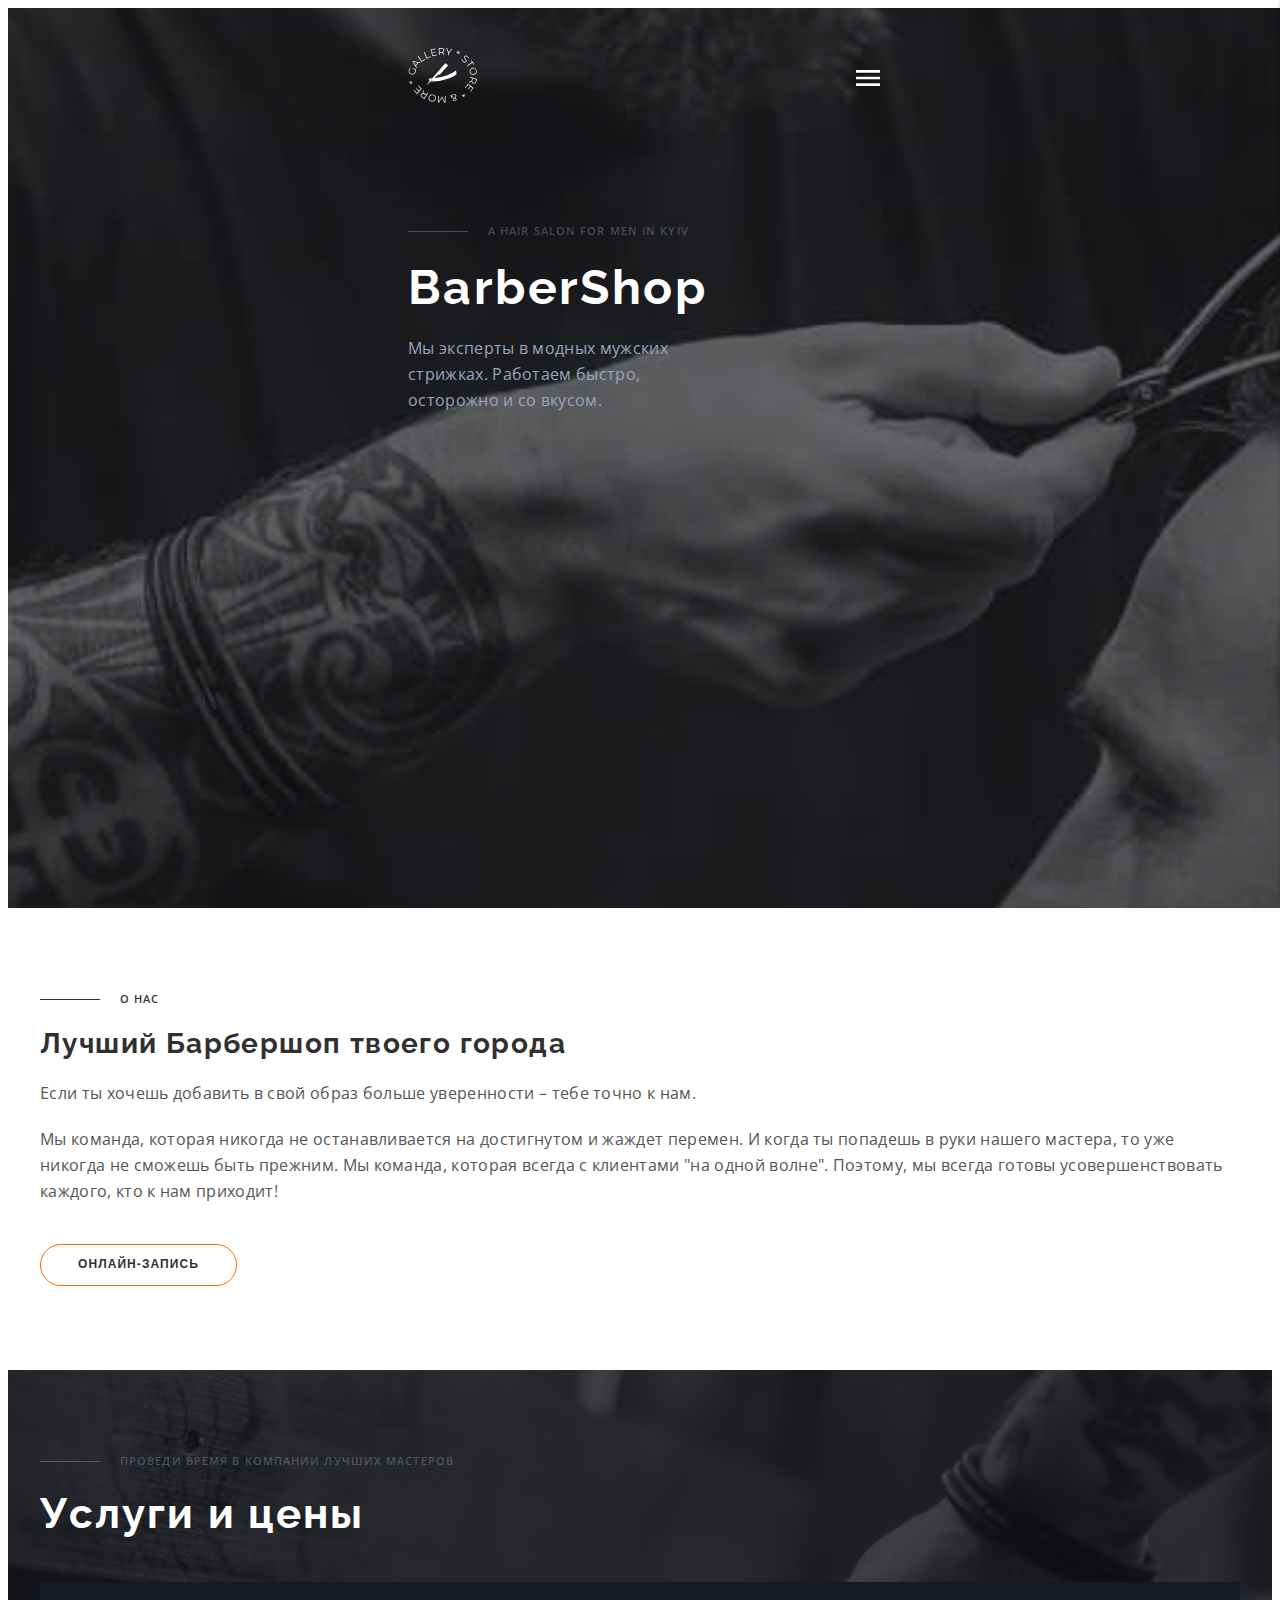
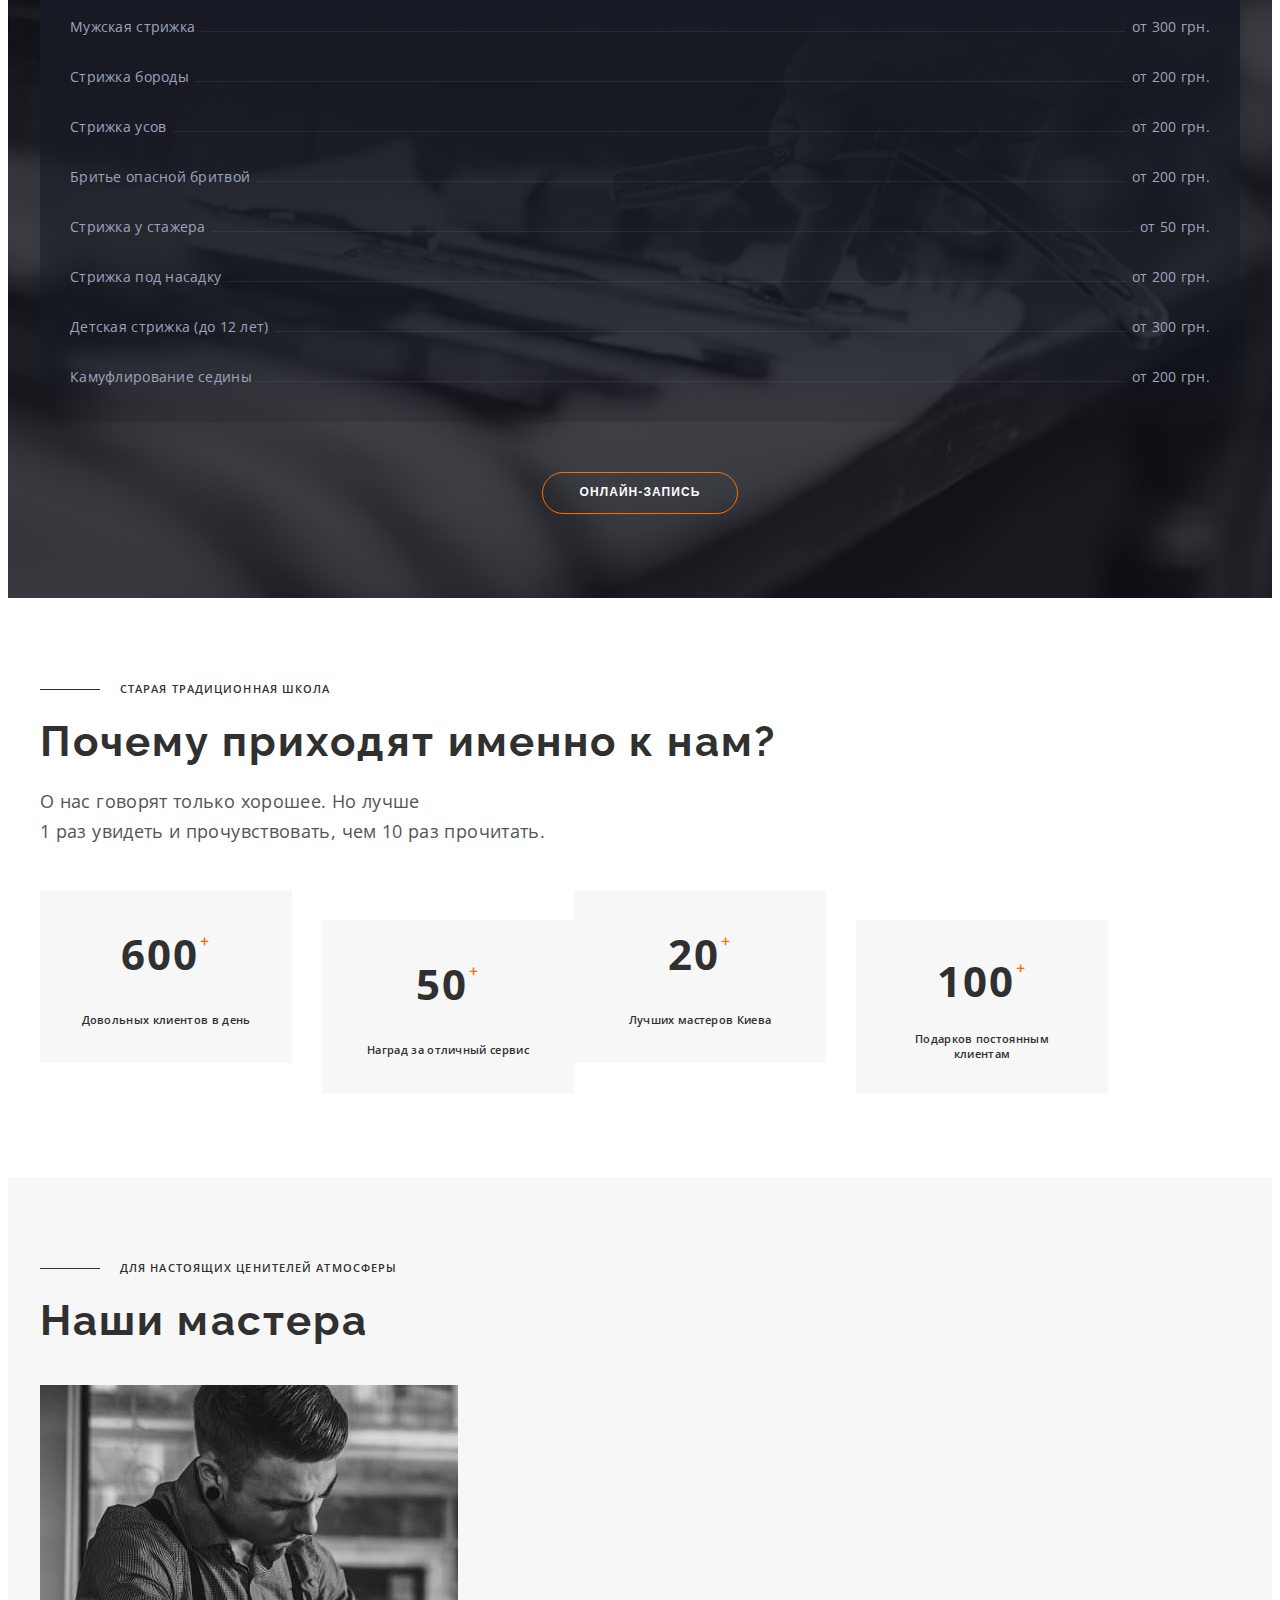
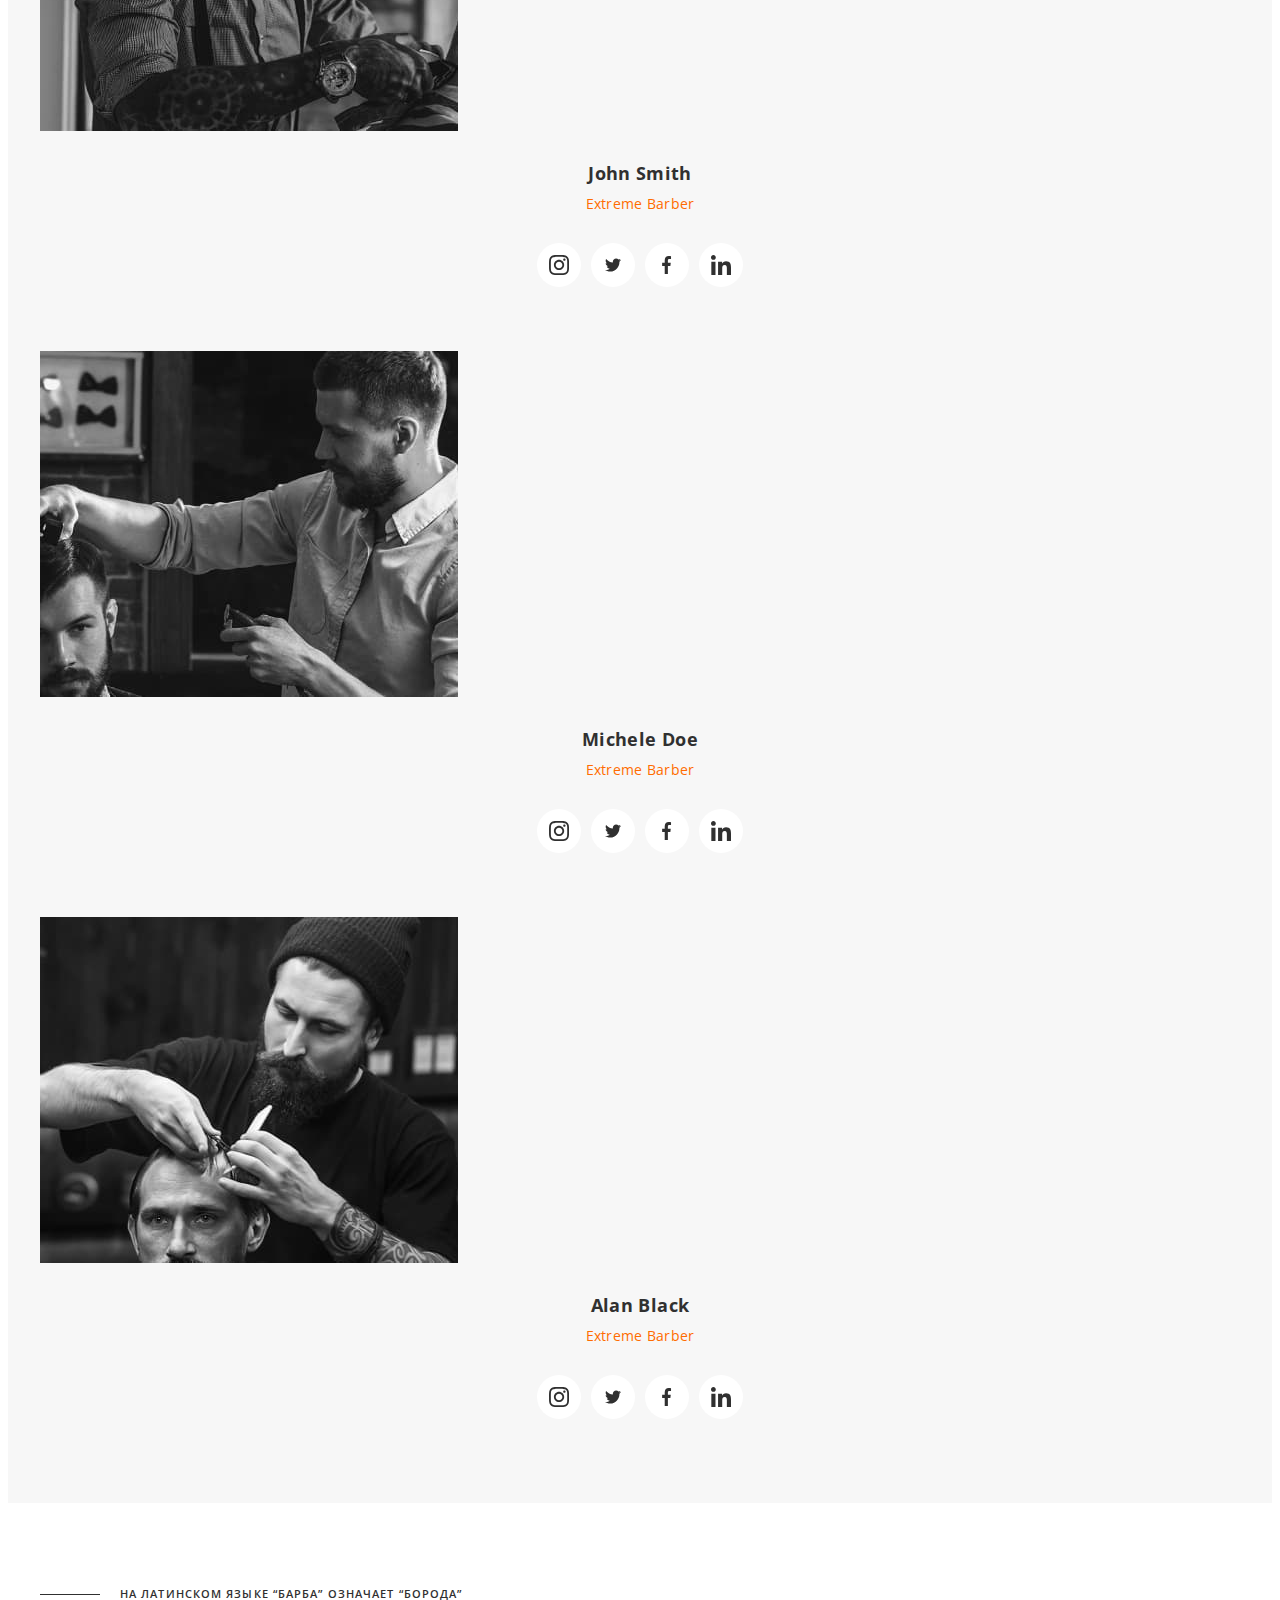
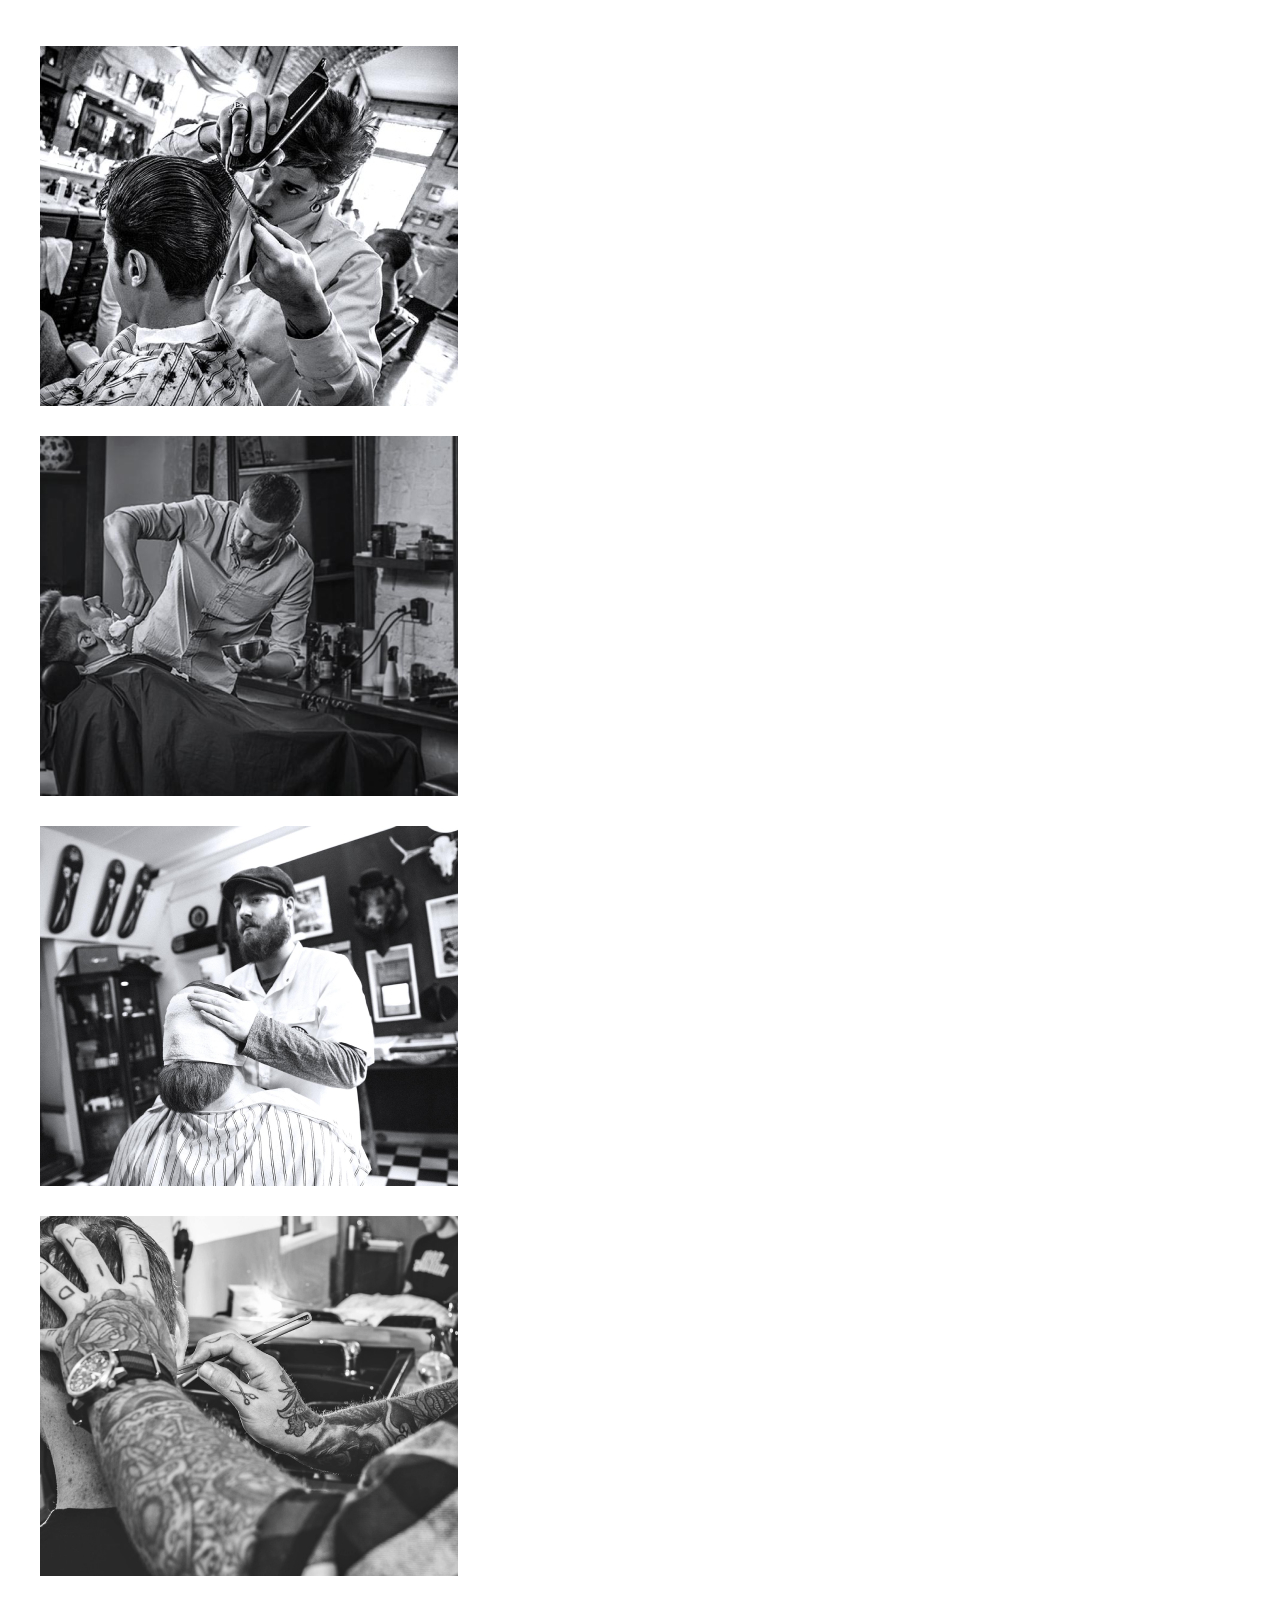
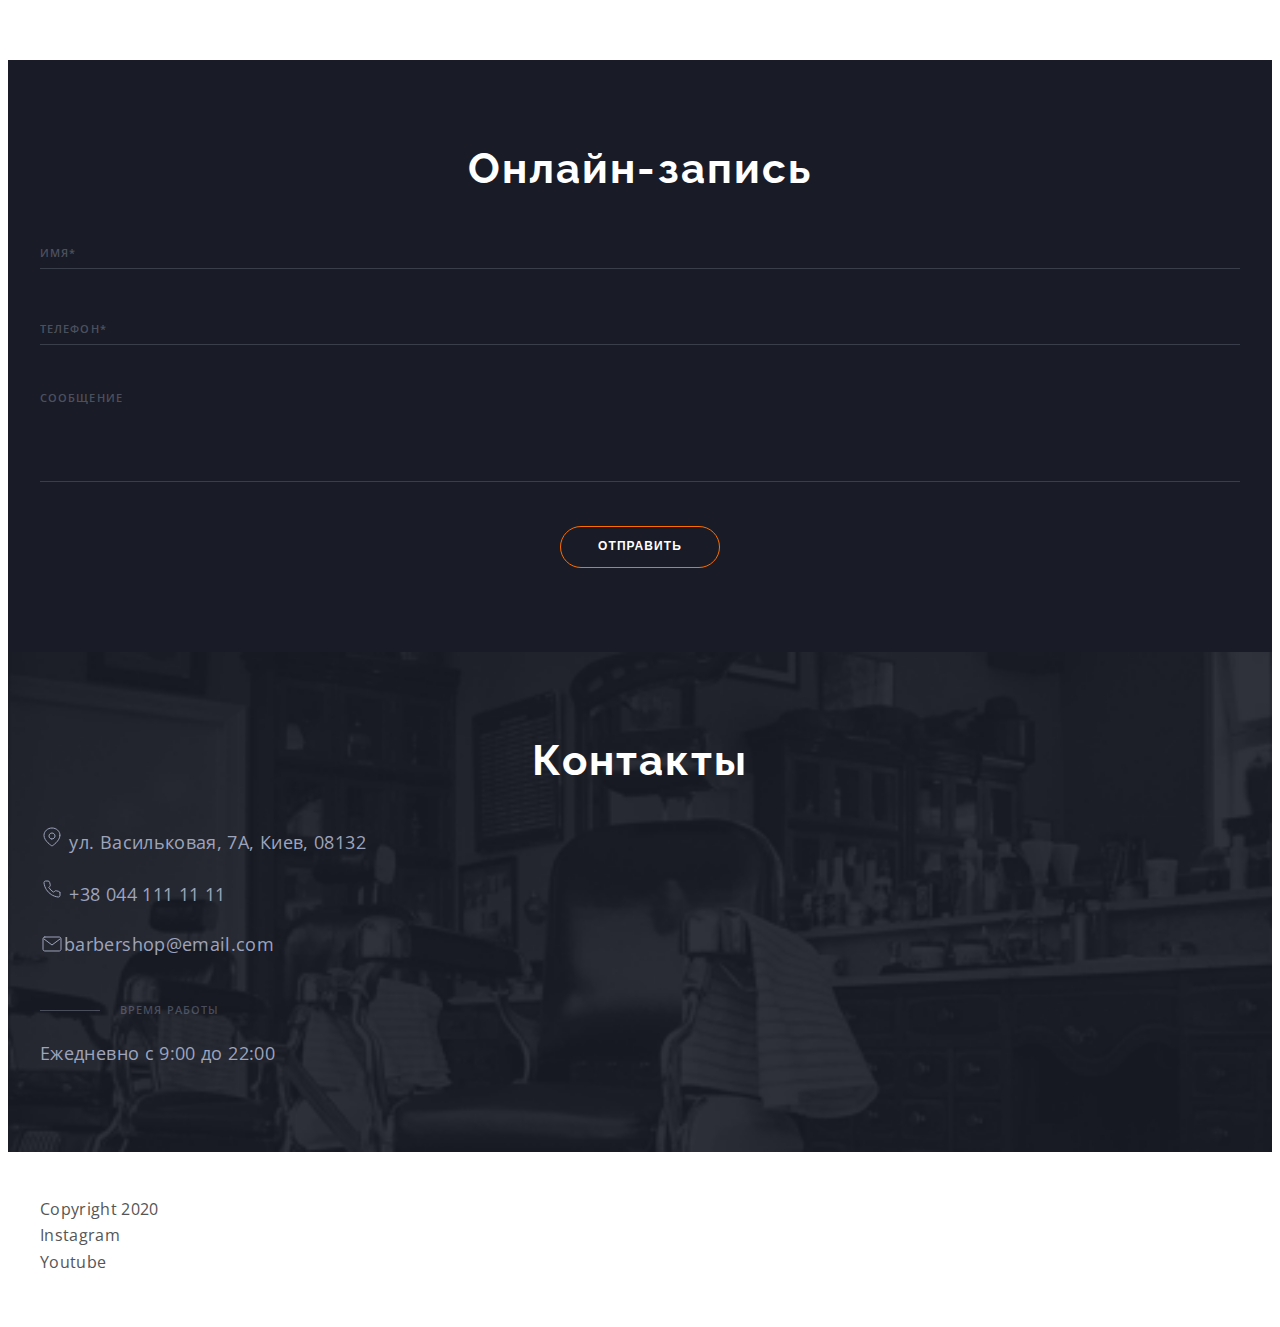
==== commit 7b2c4e58: "fd" ====
--- a/index.html
+++ b/index.html
@@ -198,10 +198,10 @@
                     <ul>
                         <li class="command-item">
                             <picture>
-                                <source srcset="../image/img1command1.jpg ,
-                                ../image/img1command1@2x.jpg " 
+                                <source srcset="./image/img1command1.jpg ,
+                                ./image/img1command1@2x.jpg " 
                                 media="(min-width:320px)">
-                                <img class="command__img" src="../image/img1command1.jpg" alt="">
+                                <img class="command__img" src="./image/img1command1.jpg" alt="">
                             </picture>
                             <div class="command__container">
                                     <div class="container__masters">
@@ -242,10 +242,10 @@
                         </li>
                         <li class="command-item">
                             <picture>
-                                <source srcset="../image/img2command2.jpg , 
-                                ../image/img2command2@2x.jpg "
+                                <source srcset="./image/img2command2.jpg , 
+                                ./image/img2command2@2x.jpg "
                                 media="(min-width:320px)">
-                                <img class="command__img" src="../image/img2command2.jpg" alt="">
+                                <img class="command__img" src="./image/img2command2.jpg" alt="">
                             </picture>
                             <div class="command__container">
                                 <div class="container__masters">
@@ -286,10 +286,10 @@
                         </li>
                         <li class="command-item">
                             <picture>
-                                <source srcset="../image/img3command3.jpg , 
-                                ../image/img3command3@2x.jpg"
+                                <source srcset="./image/img3command3.jpg , 
+                                ./image/img3command3@2x.jpg"
                                 media="(min-width:320px)">
-                                <img class="command__img" src="../image/img3command3.jpg" alt="">
+                                <img class="command__img" src="./image/img3command3.jpg" alt="">
                             </picture>
                             <div class="command__container">
                                 <div class="container__masters">    
@@ -404,21 +404,21 @@
                     <ul class="footer__adress--list">
                         <li class="footer__adress--item">
                             <a class="footer__text" href="https://goo.gl/maps/i3SawGnDGTSHp6sc6">
-                                <svg width="16" height="18">
+                                <svg width="24" height="24">
                                     <use href="./image/icon.svg#icon-map-pin"></use>
                                 </svg>
                                 ул. Васильковая, 7А, Киев, 08132</a>
                         </li>
                         <li class="footer__adress--item">
                             <a class="footer__text" href="tel:+380441111111">
-                                <svg width="16" height="16">
+                                <svg width="24" height="24">
                                     <use href="./image/icon.svg#icon-phone"></use>
                                 </svg>
                                 +38 044 111 11 11</a>
                         </li>
                         <li class="footer__adress--item">
                             <a class="footer__adress--link" href="mailto:barbershop@email.com">
-                                <svg width="18" height="14">
+                                <svg width="24" height="24">
                                     <use href="./image/icon.svg#icon-mail"></use>
                                 </svg>
                                 barbershop@email.com</a>
--- a/css/portfolio.min.css
+++ b/css/portfolio.min.css
@@ -1 +1 @@
-body{color:#555;font-family:Open Sans,sans-serif;font-size:16px;line-height:1.63;letter-spacing:.02em;background:#fff}body.modal-open{overflow:hidden}:hover,:focus{outline:none}h1,h2,h3,h4,h5,h6,p,ul{margin:0}ul{padding:0;list-style:none}a{text-decoration:none}img{display:block;max-width:100%;height:auto}button{cursor:pointer;padding:0;border:none;color:inherit;background-color:transparent}.container{padding-right:31px;padding-left:31px;margin:0 auto}@media screen and (min-width: 480px){.container{width:480px}}@media screen and (min-width: 768px){.container{width:768px}}@media screen and (min-width: 1200px){.container{width:1200px}}.container__no--padding{margin:0 auto;max-width:480px;padding:40px 31px}@media screen and (min-width: 768px){.container__no--padding{width:768px}}@media screen and (min-width: 1200px){.container__no--padding{width:1200px}}.section{padding:84px 0}.footer__section{padding:44px 0}.section--black{padding:84px 0;background-color:#191c26}.recording__btn{font-weight:600;font-size:12px;line-height:1.33;letter-spacing:.09em;text-transform:uppercase;color:#fff;border:1px solid #ff6c00;-webkit-box-sizing:border-box;box-sizing:border-box;border-radius:25px;padding:12px 37px}.recording__btn:hover,.recording__btn:focus{background-color:#ff6c00}.footer__title{font-family:Raleway;font-style:normal;font-weight:700;font-size:42px;line-height:1.17;text-align:center;letter-spacing:.05em;color:#fff}.recording__form{margin:44px 0}.recording__container{display:-webkit-box;display:-ms-flexbox;display:flex;-webkit-box-orient:vertical;-webkit-box-direction:normal;-ms-flex-direction:column;flex-direction:column}.recording__container:not(:last-child){margin-bottom:44px}.recording__container--input{list-style:none;border:none;background-color:transparent;color:#fff;font-family:Open Sans;border-bottom:1px solid #9DA4BD40;font-style:normal;font-weight:600;font-size:11px;line-height:1.36px;letter-spacing:.1em;text-transform:uppercase;padding:8px 0}.recording__container--input::-webkit-input-placeholder{color:rgba(157,164,189,.4)}.recording__container--input::-moz-placeholder{color:rgba(157,164,189,.4)}.recording__container--input:-ms-input-placeholder{color:rgba(157,164,189,.4)}.recording__container--input::-ms-input-placeholder{color:rgba(157,164,189,.4)}.recording__container--input::placeholder{color:rgba(157,164,189,.4)}.recording__container--input:hover,.recording__container--input:focus{color:#fff;border-color:#fff}.recording__container--input:hover::-webkit-input-placeholder, .recording__container--input:focus::-webkit-input-placeholder{color:#fff}.recording__container--input:hover::-moz-placeholder, .recording__container--input:focus::-moz-placeholder{color:#fff}.recording__container--input:hover:-ms-input-placeholder, .recording__container--input:focus:-ms-input-placeholder{color:#fff}.recording__container--input:hover::-ms-input-placeholder, .recording__container--input:focus::-ms-input-placeholder{color:#fff}.recording__container--input:hover::placeholder,.recording__container--input:focus::placeholder{color:#fff}.recording__container--textarea{resize:none;border:none;height:76px;background-color:transparent;border-bottom:1px solid #9DA4BD40;color:#fff;font-family:Open Sans;font-style:normal;font-weight:600;font-size:11px;line-height:1.36px;letter-spacing:.1em;text-transform:uppercase;padding:8px 0}.recording__container--textarea:hover,.recording__container--textarea:focus{color:#fff;border-color:#fff}.recording__container--textarea::-webkit-input-placeholder{color:rgba(157,164,189,.4)}.recording__container--textarea::-moz-placeholder{color:rgba(157,164,189,.4)}.recording__container--textarea:-ms-input-placeholder{color:rgba(157,164,189,.4)}.recording__container--textarea::-ms-input-placeholder{color:rgba(157,164,189,.4)}.recording__container--textarea::placeholder{color:rgba(157,164,189,.4)}.recording__container--textarea:hover::-webkit-input-placeholder, .recording__container--textarea:focus::-webkit-input-placeholder{color:#fff}.recording__container--textarea:hover::-moz-placeholder, .recording__container--textarea:focus::-moz-placeholder{color:#fff}.recording__container--textarea:hover:-ms-input-placeholder, .recording__container--textarea:focus:-ms-input-placeholder{color:#fff}.recording__container--textarea:hover::-ms-input-placeholder, .recording__container--textarea:focus::-ms-input-placeholder{color:#fff}.recording__container--textarea:hover::placeholder,.recording__container--textarea:focus::placeholder{color:#fff}.recordibg__container--btn{display:-webkit-box;display:-ms-flexbox;display:flex;text-align:center;-webkit-box-pack:center;-ms-flex-pack:center;justify-content:center}.section__img{background-image:url("../image/imgfooter.png");background-repeat:no-repeat;background-size:cover;background-position:center}@media(mib-device-pixel-radio: 2),(-webkit-min-device-pixel-ratio: 2),(min-resolution: 192dpi),(min-resolution: 2dppx){.section__img{background-image:url("../image/imgfooter@2x.png")}}.footer__text{font-family:Open Sans;font-style:normal;font-weight:normal;font-size:18px;line-height:30px;letter-spacing:.02em;color:#9da4bd;margin-top:20px}.footer__adress--list{margin:40px 0 44px 0}.footer__adress--item:not(:last-child){margin-bottom:20px}.footer__adress--link{font-family:Open Sans;font-style:normal;font-weight:normal;font-size:18px;line-height:30px;letter-spacing:.02em;color:#9da4bd;margin-top:20px}.header__section{background-color:#2f303a;height:100vh;width:100vw;min-height:437px;background-image:-webkit-gradient(linear, left top, left bottom, from(#191C2620), to(#191C2620)),url("../image/Sliderheaderm.jpg");background-image:linear-gradient(#191C2620, #191C2620),url("../image/Sliderheaderm.jpg");background-repeat:no-repeat;background-size:cover;background-position:center}@media(min-device-pixel-ratio: 2),(-webkit-min-device-pixel-ratio: 2),(min-resolution: 192dpi),(min-resolution: 2dppx){.header__section{background-image:url("../image/Sliderheaderm@2x.jpg")}}.header__container{display:-webkit-box;display:-ms-flexbox;display:flex;-webkit-box-pack:justify;-ms-flex-pack:justify;justify-content:space-between;-webkit-box-align:center;-ms-flex-align:center;align-items:center;margin-bottom:113px}.header__title{margin:20px 0;font-family:Raleway;font-weight:700;font-size:48px;line-height:1.17;letter-spacing:.05em;color:#fff}@media screen and (max-width: 360px){.header__title{font-size:42px}}.header__text{font-size:16px;line-height:1.63;letter-spacing:.02em;color:#9da4bd}.header__logo{fill:#fff}.button__open{fill:#fff}.header__list{max-width:306px}.mobile__menu{background-color:rgba(25,28,38,.2);-webkit-box-shadow:0px 4px 8px rgba(0,0,0,.04),0px 2px 4px rgba(0,0,0,.08),0px 1px 3px rgba(0,0,0,.16);box-shadow:0px 4px 8px rgba(0,0,0,.04),0px 2px 4px rgba(0,0,0,.08),0px 1px 3px rgba(0,0,0,.16);position:fixed;top:0;right:0;z-index:1;-webkit-transform:translateX(100%);transform:translateX(100%);height:100vh;width:100vw;-webkit-transition:-webkit-transform 650ms cubic-bezier(0.4, 0, 0.2, 1);transition:-webkit-transform 650ms cubic-bezier(0.4, 0, 0.2, 1);transition:transform 650ms cubic-bezier(0.4, 0, 0.2, 1);transition:transform 650ms cubic-bezier(0.4, 0, 0.2, 1), -webkit-transform 650ms cubic-bezier(0.4, 0, 0.2, 1)}.mobile__menu.is-open{-webkit-transform:translateX(0);transform:translateX(0)}.button__close{display:block;fill:#303030;margin-bottom:30px;margin-left:auto}.container__menu{overflow:auto;z-index:2;position:fixed;top:0;right:0;height:100vh;width:70vw;background-color:#fff;-webkit-box-shadow:-4px 0px 8px rgba(0,0,0,.04),-2px 0px 4px rgba(0,0,0,.08),-1px 0px 3px rgba(0,0,0,.16);box-shadow:-4px 0px 8px rgba(0,0,0,.04),-2px 0px 4px rgba(0,0,0,.08),-1px 0px 3px rgba(0,0,0,.16);padding:48px 31px 48px 40px}.nav__link{font-weight:600;font-size:18px;line-height:25px;letter-spacing:.1em;color:#303030}.nav__link:focus,.nav__link:hover{color:#ff6c00}.nav__item:not(:last-child){margin-bottom:24px}.contaks{margin-bottom:64px}.contaks__link{font-weight:600;font-size:18px;line-height:1.39;letter-spacing:.1em;text-transform:uppercase;color:#303030}.contaks__link:focus,.contaks__link:hover{color:#ff6c00}.contaks__item:not(:last-child){margin-bottom:24px}.nav__list{margin-bottom:64px}.header__social--link{font-weight:600;font-size:14px;line-height:1.36;letter-spacing:.2em;color:#303030}.header__social--link:focus,.header__social--link:hover{color:#ff6c00}.header__social--item:not(:last-child){margin-bottom:24px;position:relative}.header__social--item:not(:last-child)::after{position:absolute;left:0;bottom:8.5px;content:"";width:60px;height:1px;background-color:#303030}.header__social--item{padding-left:100px}@media screen and (max-width: 767px){.nav__link-color{color:#ff6c00}}.services__item{display:-webkit-box;display:-ms-flexbox;display:flex;-webkit-box-pack:justify;-ms-flex-pack:justify;justify-content:space-between;-webkit-box-align:baseline;-ms-flex-align:baseline;align-items:baseline;font-size:14px;line-height:2.14;letter-spacing:.02em;color:#9da4bd}.services__item::after{content:"";height:1px;-webkit-box-flex:1;-ms-flex-positive:1;flex-grow:1;background-color:rgba(157,164,189,.12);margin:0 6px}.services__item:not(:last-child){margin-bottom:20px}.services__item--textline{-webkit-box-ordinal-group:2;-ms-flex-order:1;order:1}.section__services{background:#111319;background-image:url("../image/imgservices.png");background-repeat:no-repeat;background-size:cover;background-position:center}@media(mib-device-pixel-radio: 2),(-webkit-min-device-pixel-ratio: 2),(min-resolution: 192dpi),(min-resolution: 2dppx){.section__services{background-image:url("/image/imgservices@2x.png")}}.services__list{background:-webkit-gradient(linear, left top, left bottom, from(#171A24), to(rgba(23, 26, 36, 0.2)));background:linear-gradient(180deg, #171A24 0%, rgba(23, 26, 36, 0.2) 100%);padding:30px;margin:44px 0 50px 0}.services__btn{font-weight:600;font-size:12px;line-height:1.33;letter-spacing:.09em;text-transform:uppercase;color:#fff;border:1px solid #ff6c00;-webkit-box-sizing:border-box;box-sizing:border-box;border-radius:25px;padding:12px 37px}.services__btn:hover,.services__btn:focus{background-color:#ff6c00}.services__container{display:-webkit-box;display:-ms-flexbox;display:flex;-webkit-box-pack:center;-ms-flex-pack:center;justify-content:center}.services__title{font-family:Raleway;font-weight:700;font-size:42px;line-height:1.17;letter-spacing:.05em;color:#fff;margin-top:20px}.section--grey{background-color:#f7f7f7}.command__title{font-family:Raleway;font-weight:700;font-size:42px;line-height:1.17;letter-spacing:.05em;margin:20px 0 40px 0;color:#303030}.container__masters{display:-webkit-box;display:-ms-flexbox;display:flex;-webkit-box-align:center;-ms-flex-align:center;align-items:center;-webkit-box-orient:vertical;-webkit-box-direction:normal;-ms-flex-direction:column;flex-direction:column;margin:30px 0}.social{display:-webkit-box;display:-ms-flexbox;display:flex;-webkit-box-pack:center;-ms-flex-pack:center;justify-content:center;-webkit-box-align:center;-ms-flex-align:center;align-items:center}.command-item:not(:last-child){margin-bottom:64px}.command__title--masters{font-size:18px;line-height:1.39;letter-spacing:.02em;color:#303030;margin-bottom:8px}.command__text{font-size:14px;line-height:1.36;text-align:center;letter-spacing:.02em;color:#ff6c00}.social__item:not(:last-child){margin-right:10px}.social__link{display:-webkit-box;display:-ms-flexbox;display:flex;-webkit-box-pack:center;-ms-flex-pack:center;justify-content:center;-webkit-box-align:center;-ms-flex-align:center;align-items:center;width:44px;height:44px;background-color:#fff;border-radius:50%;fill:#303030}.social__link:hover .social__icon,.social__link:focus .social__icon{fill:#ff6c00}.entry__title{font-family:Raleway;font-weight:700;font-size:28px;line-height:1.18;letter-spacing:.05em;color:#303030;margin:20px 0}.entry__text{font-size:16px;line-height:1.63;letter-spacing:.02em;color:#555}.entry__text--style{margin:20px 0 40px 0}.popularity__title{font-family:Raleway;font-weight:700;font-size:42px;line-height:1.17;letter-spacing:.05em;margin:20px 0;color:#303030}.popularity__text{font-size:18px;line-height:1.67;letter-spacing:.02em}.popularity-list{margin-top:44px;display:-webkit-box;display:-ms-flexbox;display:flex;-ms-flex-wrap:wrap;flex-wrap:wrap}.popularity__item{width:193px;height:133px;background-color:#f7f7f7;display:-webkit-box;display:-ms-flexbox;display:flex;-ms-flex-wrap:wrap;flex-wrap:wrap;-webkit-box-pack:center;-ms-flex-pack:center;justify-content:center;-webkit-box-align:center;-ms-flex-align:center;align-items:center;padding:20px 29.5px}.popularity__item:nth-child(odd){margin-right:30px}.popularity__item:nth-child(even){margin-top:30px}.popularity__count{display:block;text-align:center;font-weight:700;font-size:42px;line-height:1.36;letter-spacing:.05em;color:#303030;display:-webkit-box;display:-ms-flexbox;display:flex;-webkit-box-pack:center;-ms-flex-pack:center;justify-content:center}.popularity__count::after{content:"+";text-align:center;font-weight:600;font-size:16px;line-height:1.38;color:#ff6c00;margin-top:5px}.popularity__item--text{text-align:center;font-weight:600;font-size:11px;line-height:1.36;color:#303030}.works__list{margin-top:44px}.works__item:not(:last-child){margin-bottom:30px}.visually-hidden{position:absolute;width:1px;height:1px;margin:-1px;padding:0;overflow:hidden;border:0;clip:rect(0 0 0 0)}.subtitle--grey{color:#9DA4BD60;position:relative;font-weight:600;font-size:11px;line-height:1.36;letter-spacing:.1em;text-transform:uppercase;padding-left:80px}.subtitle--grey::after{position:absolute;left:0;top:7px;content:"";width:60px;height:1px;background-color:#9DA4BD60}.subtitle{color:#303030;position:relative;font-weight:600;font-size:11px;line-height:1.36;letter-spacing:.1em;text-transform:uppercase;padding-left:80px}.subtitle::after{position:absolute;left:0;top:7px;content:"";width:60px;height:1px;background-color:#303030}.order__btn{font-weight:600;font-size:12px;line-height:1.33;letter-spacing:.09em;text-transform:uppercase;color:#303030;border:1px solid #ff6c00;-webkit-box-sizing:border-box;box-sizing:border-box;border-radius:25px;padding:12px 37px}.order__btn:hover,.order__btn:focus{background-color:#ff6c00;color:#fff}/*# sourceMappingURL=portfolio.min.css.map */+body{color:#555;font-family:Open Sans,sans-serif;font-size:16px;line-height:1.63;letter-spacing:.02em;background:#fff}body.modal-open{overflow:hidden}:hover,:focus{outline:none}h1,h2,h3,h4,h5,h6,p,ul{margin:0}ul{padding:0;list-style:none}a{text-decoration:none}img{display:block;max-width:100%;height:auto}button{cursor:pointer;padding:0;border:none;color:inherit;background-color:transparent}.container{padding-right:31px;padding-left:31px;margin:0 auto}@media screen and (min-width: 480px){.container{width:480px}}@media screen and (min-width: 768px){.container{width:768px}}@media screen and (min-width: 1200px){.container{width:1200px}}.container__no--padding{margin:0 auto;max-width:480px;padding:40px 31px}@media screen and (min-width: 768px){.container__no--padding{width:768px}}@media screen and (min-width: 1200px){.container__no--padding{width:1200px}}.section{padding:84px 0}.footer__section{padding:44px 0}.section--black{padding:84px 0;background-color:#191c26}.recording__btn{font-weight:600;font-size:12px;line-height:1.33;letter-spacing:.09em;text-transform:uppercase;color:#fff;border:1px solid #ff6c00;-webkit-box-sizing:border-box;box-sizing:border-box;border-radius:25px;padding:12px 37px}.recording__btn:hover,.recording__btn:focus{background-color:#ff6c00}.footer__title{font-family:Raleway;font-style:normal;font-weight:700;font-size:42px;line-height:1.17;text-align:center;letter-spacing:.05em;color:#fff}.recording__form{margin:44px 0}.recording__container{display:-webkit-box;display:-ms-flexbox;display:flex;-webkit-box-orient:vertical;-webkit-box-direction:normal;-ms-flex-direction:column;flex-direction:column}.recording__container:not(:last-child){margin-bottom:44px}.recording__container--input{list-style:none;border:none;background-color:transparent;color:#fff;font-family:Open Sans;border-bottom:1px solid #9DA4BD40;font-style:normal;font-weight:600;font-size:11px;line-height:1.36px;letter-spacing:.1em;text-transform:uppercase;padding:8px 0}.recording__container--input::-webkit-input-placeholder{color:rgba(157,164,189,.4)}.recording__container--input::-moz-placeholder{color:rgba(157,164,189,.4)}.recording__container--input:-ms-input-placeholder{color:rgba(157,164,189,.4)}.recording__container--input::-ms-input-placeholder{color:rgba(157,164,189,.4)}.recording__container--input::placeholder{color:rgba(157,164,189,.4)}.recording__container--input:hover,.recording__container--input:focus{color:#fff;border-color:#fff}.recording__container--input:hover::-webkit-input-placeholder, .recording__container--input:focus::-webkit-input-placeholder{color:#fff}.recording__container--input:hover::-moz-placeholder, .recording__container--input:focus::-moz-placeholder{color:#fff}.recording__container--input:hover:-ms-input-placeholder, .recording__container--input:focus:-ms-input-placeholder{color:#fff}.recording__container--input:hover::-ms-input-placeholder, .recording__container--input:focus::-ms-input-placeholder{color:#fff}.recording__container--input:hover::placeholder,.recording__container--input:focus::placeholder{color:#fff}.recording__container--textarea{resize:none;border:none;height:76px;background-color:transparent;border-bottom:1px solid #9DA4BD40;color:#fff;font-family:Open Sans;font-style:normal;font-weight:600;font-size:11px;line-height:1.36px;letter-spacing:.1em;text-transform:uppercase;padding:8px 0}.recording__container--textarea:hover,.recording__container--textarea:focus{color:#fff;border-color:#fff}.recording__container--textarea::-webkit-input-placeholder{color:rgba(157,164,189,.4)}.recording__container--textarea::-moz-placeholder{color:rgba(157,164,189,.4)}.recording__container--textarea:-ms-input-placeholder{color:rgba(157,164,189,.4)}.recording__container--textarea::-ms-input-placeholder{color:rgba(157,164,189,.4)}.recording__container--textarea::placeholder{color:rgba(157,164,189,.4)}.recording__container--textarea:hover::-webkit-input-placeholder, .recording__container--textarea:focus::-webkit-input-placeholder{color:#fff}.recording__container--textarea:hover::-moz-placeholder, .recording__container--textarea:focus::-moz-placeholder{color:#fff}.recording__container--textarea:hover:-ms-input-placeholder, .recording__container--textarea:focus:-ms-input-placeholder{color:#fff}.recording__container--textarea:hover::-ms-input-placeholder, .recording__container--textarea:focus::-ms-input-placeholder{color:#fff}.recording__container--textarea:hover::placeholder,.recording__container--textarea:focus::placeholder{color:#fff}.recordibg__container--btn{display:-webkit-box;display:-ms-flexbox;display:flex;text-align:center;-webkit-box-pack:center;-ms-flex-pack:center;justify-content:center}.section__img{background-image:url("../image/imgfooter.png");background-repeat:no-repeat;background-size:cover;background-position:center}@media(mib-device-pixel-radio: 2),(-webkit-min-device-pixel-ratio: 2),(min-resolution: 192dpi),(min-resolution: 2dppx){.section__img{background-image:url("../image/imgfooter@2x.png")}}.footer__text{font-family:Open Sans;font-style:normal;font-weight:normal;font-size:18px;line-height:30px;letter-spacing:.02em;color:#9da4bd;margin-top:20px}.footer__adress--list{margin:40px 0 44px 0}.footer__adress--item:not(:last-child){margin-bottom:20px}.footer__adress--link{font-family:Open Sans;font-style:normal;font-weight:normal;font-size:18px;line-height:30px;letter-spacing:.02em;color:#9da4bd;margin-top:20px;display:-webkit-box;display:-ms-flexbox;display:flex;-webkit-box-align:center;-ms-flex-align:center;align-items:center}.header__section{background-color:#2f303a;height:100vh;width:100vw;min-height:437px;background-image:-webkit-gradient(linear, left top, left bottom, from(#191C2620), to(#191C2620)),url("../image/Sliderheaderm.jpg");background-image:linear-gradient(#191C2620, #191C2620),url("../image/Sliderheaderm.jpg");background-repeat:no-repeat;background-size:cover;background-position:center}@media(min-device-pixel-ratio: 2),(-webkit-min-device-pixel-ratio: 2),(min-resolution: 192dpi),(min-resolution: 2dppx){.header__section{background-image:url("../image/Sliderheaderm@2x.jpg")}}.header__container{display:-webkit-box;display:-ms-flexbox;display:flex;-webkit-box-pack:justify;-ms-flex-pack:justify;justify-content:space-between;-webkit-box-align:center;-ms-flex-align:center;align-items:center;margin-bottom:113px}.header__title{margin:20px 0;font-family:Raleway;font-weight:700;font-size:48px;line-height:1.17;letter-spacing:.05em;color:#fff}@media screen and (max-width: 360px){.header__title{font-size:42px}}.header__text{font-size:16px;line-height:1.63;letter-spacing:.02em;color:#9da4bd}.header__logo{fill:#fff}.button__open{fill:#fff}.header__list{max-width:306px}.mobile__menu{background-color:rgba(25,28,38,.2);-webkit-box-shadow:0px 4px 8px rgba(0,0,0,.04),0px 2px 4px rgba(0,0,0,.08),0px 1px 3px rgba(0,0,0,.16);box-shadow:0px 4px 8px rgba(0,0,0,.04),0px 2px 4px rgba(0,0,0,.08),0px 1px 3px rgba(0,0,0,.16);position:fixed;top:0;right:0;z-index:1;-webkit-transform:translateX(100%);transform:translateX(100%);height:100vh;width:100vw;-webkit-transition:-webkit-transform 650ms cubic-bezier(0.4, 0, 0.2, 1);transition:-webkit-transform 650ms cubic-bezier(0.4, 0, 0.2, 1);transition:transform 650ms cubic-bezier(0.4, 0, 0.2, 1);transition:transform 650ms cubic-bezier(0.4, 0, 0.2, 1), -webkit-transform 650ms cubic-bezier(0.4, 0, 0.2, 1)}.mobile__menu.is-open{-webkit-transform:translateX(0);transform:translateX(0)}.button__close{display:block;fill:#303030;margin-bottom:30px;margin-left:auto}.container__menu{overflow:auto;z-index:2;position:fixed;top:0;right:0;height:100vh;width:70vw;background-color:#fff;-webkit-box-shadow:-4px 0px 8px rgba(0,0,0,.04),-2px 0px 4px rgba(0,0,0,.08),-1px 0px 3px rgba(0,0,0,.16);box-shadow:-4px 0px 8px rgba(0,0,0,.04),-2px 0px 4px rgba(0,0,0,.08),-1px 0px 3px rgba(0,0,0,.16);padding:48px 31px 48px 40px}.nav__link{font-weight:600;font-size:18px;line-height:25px;letter-spacing:.1em;color:#303030}.nav__link:focus,.nav__link:hover{color:#ff6c00}.nav__item:not(:last-child){margin-bottom:24px}.contaks{margin-bottom:64px}.contaks__link{font-weight:600;font-size:18px;line-height:1.39;letter-spacing:.1em;text-transform:uppercase;color:#303030}.contaks__link:focus,.contaks__link:hover{color:#ff6c00}.contaks__item:not(:last-child){margin-bottom:24px}.nav__list{margin-bottom:64px}.header__social--link{font-weight:600;font-size:14px;line-height:1.36;letter-spacing:.2em;color:#303030}.header__social--link:focus,.header__social--link:hover{color:#ff6c00}.header__social--item:not(:last-child){margin-bottom:24px;position:relative}.header__social--item:not(:last-child)::after{position:absolute;left:0;bottom:8.5px;content:"";width:60px;height:1px;background-color:#303030}.header__social--item{padding-left:100px}@media screen and (max-width: 767px){.nav__link-color{color:#ff6c00}}.services__item{display:-webkit-box;display:-ms-flexbox;display:flex;-webkit-box-pack:justify;-ms-flex-pack:justify;justify-content:space-between;-webkit-box-align:baseline;-ms-flex-align:baseline;align-items:baseline;font-size:14px;line-height:2.14;letter-spacing:.02em;color:#9da4bd}.services__item::after{content:"";height:1px;-webkit-box-flex:1;-ms-flex-positive:1;flex-grow:1;background-color:rgba(157,164,189,.12);margin:0 6px}.services__item:not(:last-child){margin-bottom:20px}.services__item--textline{-webkit-box-ordinal-group:2;-ms-flex-order:1;order:1}.section__services{background:#111319;background-image:url("../image/imgservices.png");background-repeat:no-repeat;background-size:cover;background-position:center}@media(mib-device-pixel-radio: 2),(-webkit-min-device-pixel-ratio: 2),(min-resolution: 192dpi),(min-resolution: 2dppx){.section__services{background-image:url("/image/imgservices@2x.png")}}.services__list{background:-webkit-gradient(linear, left top, left bottom, from(#171A24), to(rgba(23, 26, 36, 0.2)));background:linear-gradient(180deg, #171A24 0%, rgba(23, 26, 36, 0.2) 100%);padding:30px;margin:44px 0 50px 0}.services__btn{font-weight:600;font-size:12px;line-height:1.33;letter-spacing:.09em;text-transform:uppercase;color:#fff;border:1px solid #ff6c00;-webkit-box-sizing:border-box;box-sizing:border-box;border-radius:25px;padding:12px 37px}.services__btn:hover,.services__btn:focus{background-color:#ff6c00}.services__container{display:-webkit-box;display:-ms-flexbox;display:flex;-webkit-box-pack:center;-ms-flex-pack:center;justify-content:center}.services__title{font-family:Raleway;font-weight:700;font-size:42px;line-height:1.17;letter-spacing:.05em;color:#fff;margin-top:20px}.section--grey{background-color:#f7f7f7}.command__title{font-family:Raleway;font-weight:700;font-size:42px;line-height:1.17;letter-spacing:.05em;margin:20px 0 40px 0;color:#303030}.container__masters{display:-webkit-box;display:-ms-flexbox;display:flex;-webkit-box-align:center;-ms-flex-align:center;align-items:center;-webkit-box-orient:vertical;-webkit-box-direction:normal;-ms-flex-direction:column;flex-direction:column;margin:30px 0}.social{display:-webkit-box;display:-ms-flexbox;display:flex;-webkit-box-pack:center;-ms-flex-pack:center;justify-content:center;-webkit-box-align:center;-ms-flex-align:center;align-items:center}.command-item:not(:last-child){margin-bottom:64px}.command__title--masters{font-size:18px;line-height:1.39;letter-spacing:.02em;color:#303030;margin-bottom:8px}.command__text{font-size:14px;line-height:1.36;text-align:center;letter-spacing:.02em;color:#ff6c00}.social__item:not(:last-child){margin-right:10px}.social__link{display:-webkit-box;display:-ms-flexbox;display:flex;-webkit-box-pack:center;-ms-flex-pack:center;justify-content:center;-webkit-box-align:center;-ms-flex-align:center;align-items:center;width:44px;height:44px;background-color:#fff;border-radius:50%;fill:#303030}.social__link:hover .social__icon,.social__link:focus .social__icon{fill:#ff6c00}.entry__title{font-family:Raleway;font-weight:700;font-size:28px;line-height:1.18;letter-spacing:.05em;color:#303030;margin:20px 0}.entry__text{font-size:16px;line-height:1.63;letter-spacing:.02em;color:#555}.entry__text--style{margin:20px 0 40px 0}.popularity__title{font-family:Raleway;font-weight:700;font-size:42px;line-height:1.17;letter-spacing:.05em;margin:20px 0;color:#303030}.popularity__text{font-size:18px;line-height:1.67;letter-spacing:.02em}.popularity-list{margin-top:44px;display:-webkit-box;display:-ms-flexbox;display:flex;-ms-flex-wrap:wrap;flex-wrap:wrap}.popularity__item{width:193px;height:133px;background-color:#f7f7f7;display:-webkit-box;display:-ms-flexbox;display:flex;-ms-flex-wrap:wrap;flex-wrap:wrap;-webkit-box-pack:center;-ms-flex-pack:center;justify-content:center;-webkit-box-align:center;-ms-flex-align:center;align-items:center;padding:20px 29.5px}.popularity__item:nth-child(odd){margin-right:30px}.popularity__item:nth-child(even){margin-top:30px}.popularity__count{display:block;text-align:center;font-weight:700;font-size:42px;line-height:1.36;letter-spacing:.05em;color:#303030;display:-webkit-box;display:-ms-flexbox;display:flex;-webkit-box-pack:center;-ms-flex-pack:center;justify-content:center}.popularity__count::after{content:"+";text-align:center;font-weight:600;font-size:16px;line-height:1.38;color:#ff6c00;margin-top:5px}.popularity__item--text{text-align:center;font-weight:600;font-size:11px;line-height:1.36;color:#303030}.works__list{margin-top:44px}.works__item:not(:last-child){margin-bottom:30px}.visually-hidden{position:absolute;width:1px;height:1px;margin:-1px;padding:0;overflow:hidden;border:0;clip:rect(0 0 0 0)}.subtitle--grey{color:#9DA4BD60;position:relative;font-weight:600;font-size:11px;line-height:1.36;letter-spacing:.1em;text-transform:uppercase;padding-left:80px}.subtitle--grey::after{position:absolute;left:0;top:7px;content:"";width:60px;height:1px;background-color:#9DA4BD60}.subtitle{color:#303030;position:relative;font-weight:600;font-size:11px;line-height:1.36;letter-spacing:.1em;text-transform:uppercase;padding-left:80px}.subtitle::after{position:absolute;left:0;top:7px;content:"";width:60px;height:1px;background-color:#303030}.order__btn{font-weight:600;font-size:12px;line-height:1.33;letter-spacing:.09em;text-transform:uppercase;color:#303030;border:1px solid #ff6c00;-webkit-box-sizing:border-box;box-sizing:border-box;border-radius:25px;padding:12px 37px}.order__btn:hover,.order__btn:focus{background-color:#ff6c00;color:#fff}/*# sourceMappingURL=portfolio.min.css.map */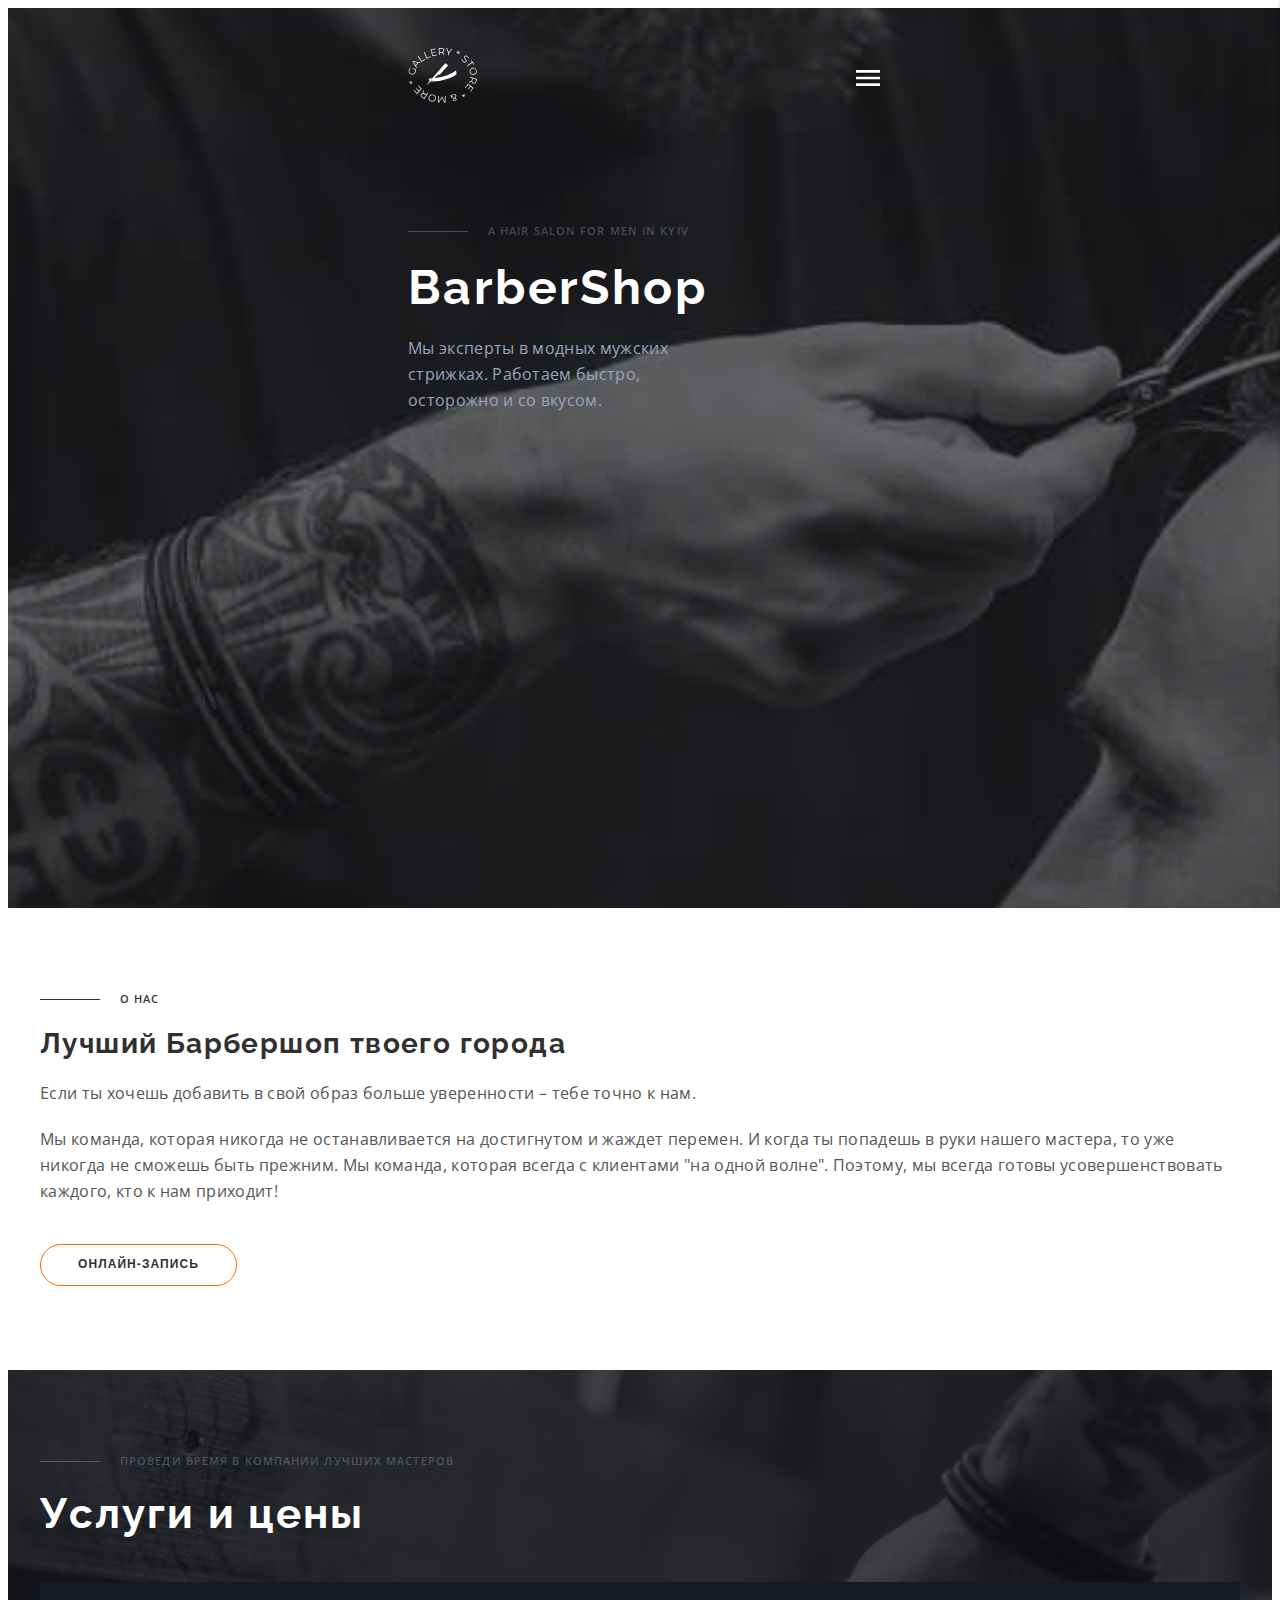
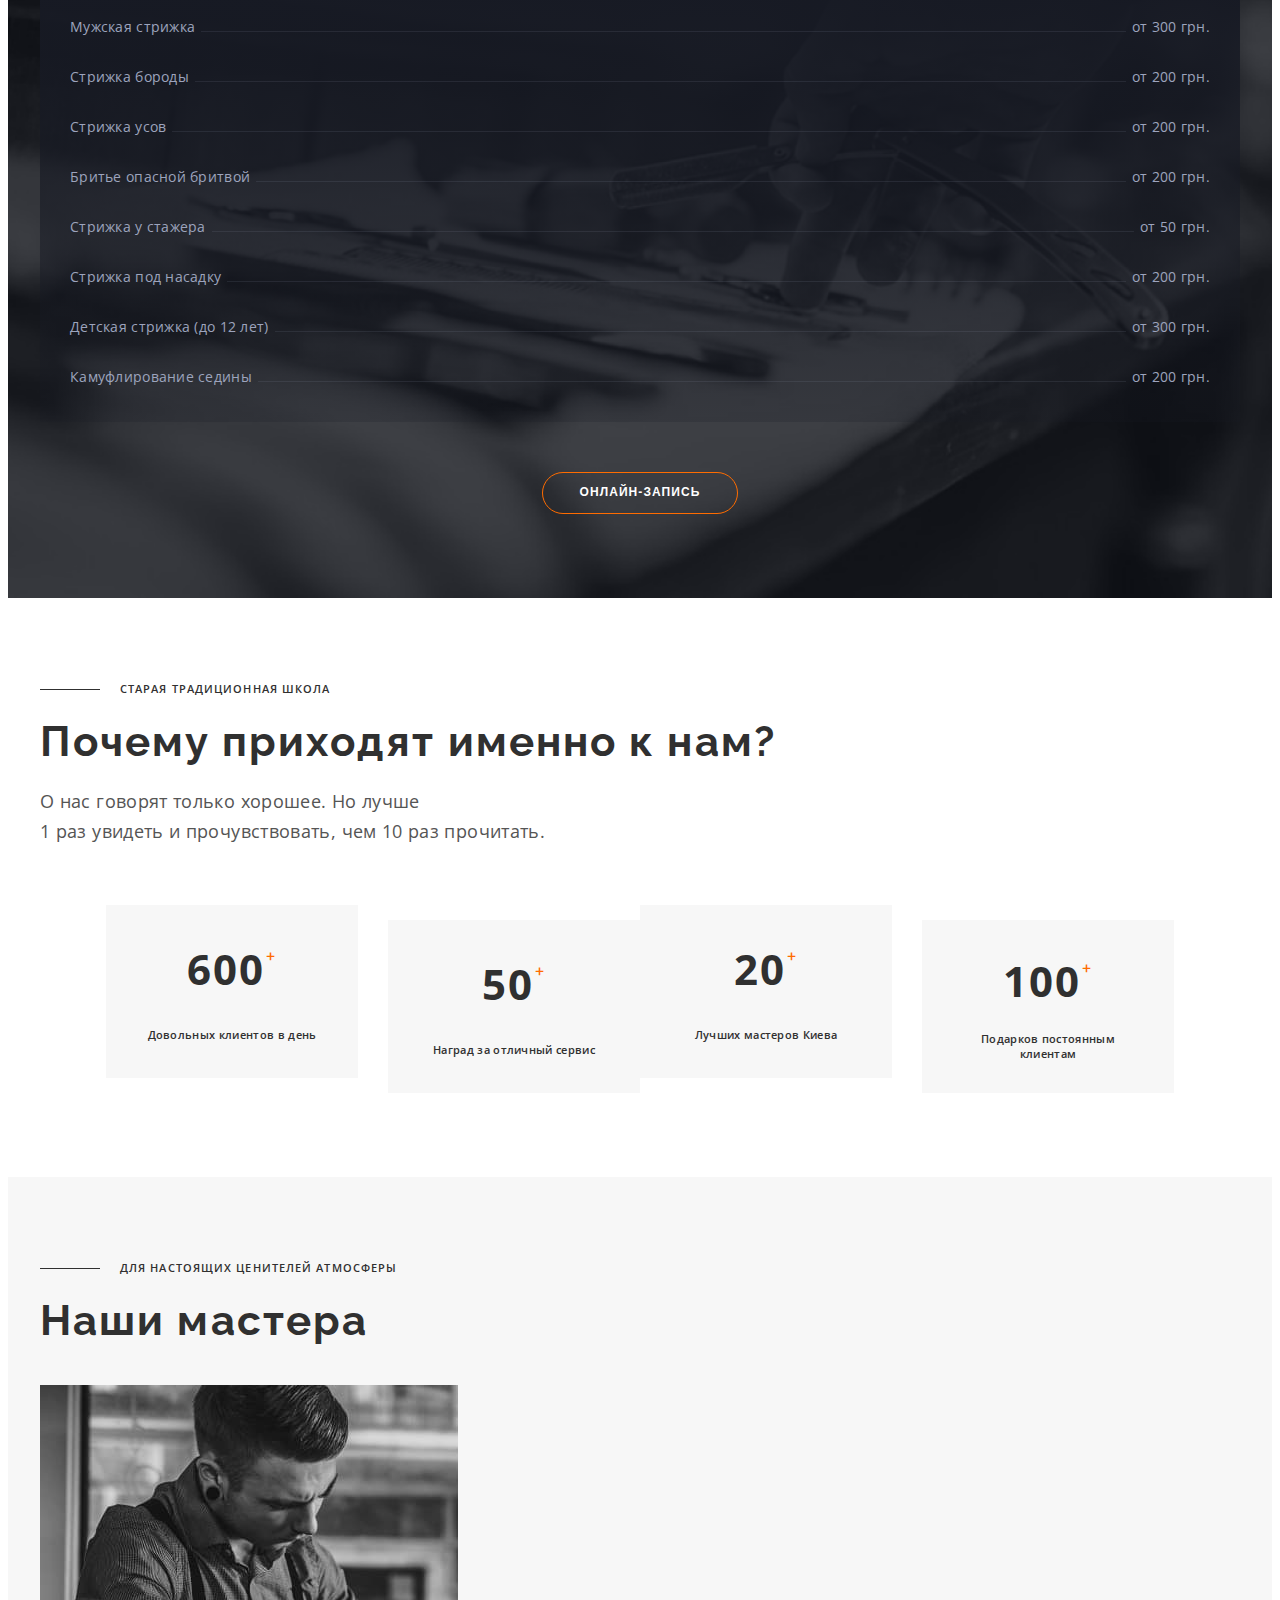
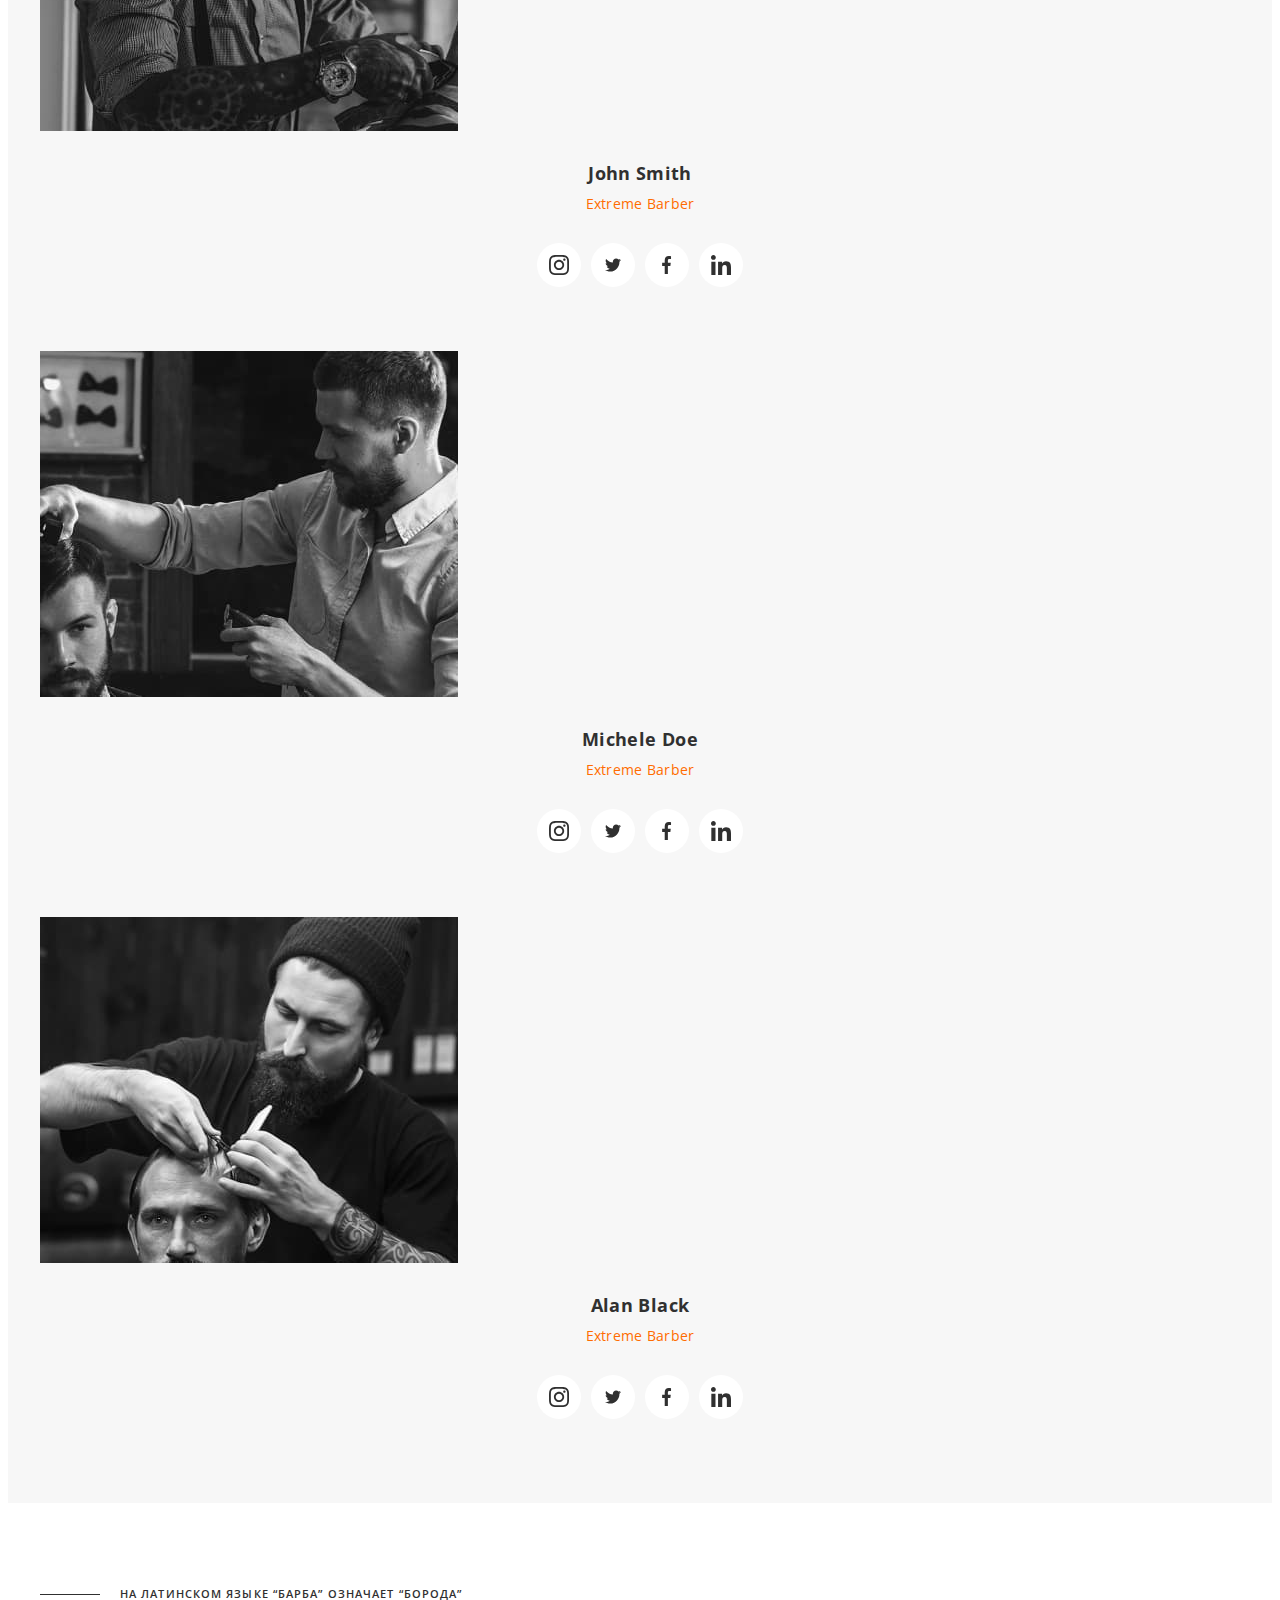
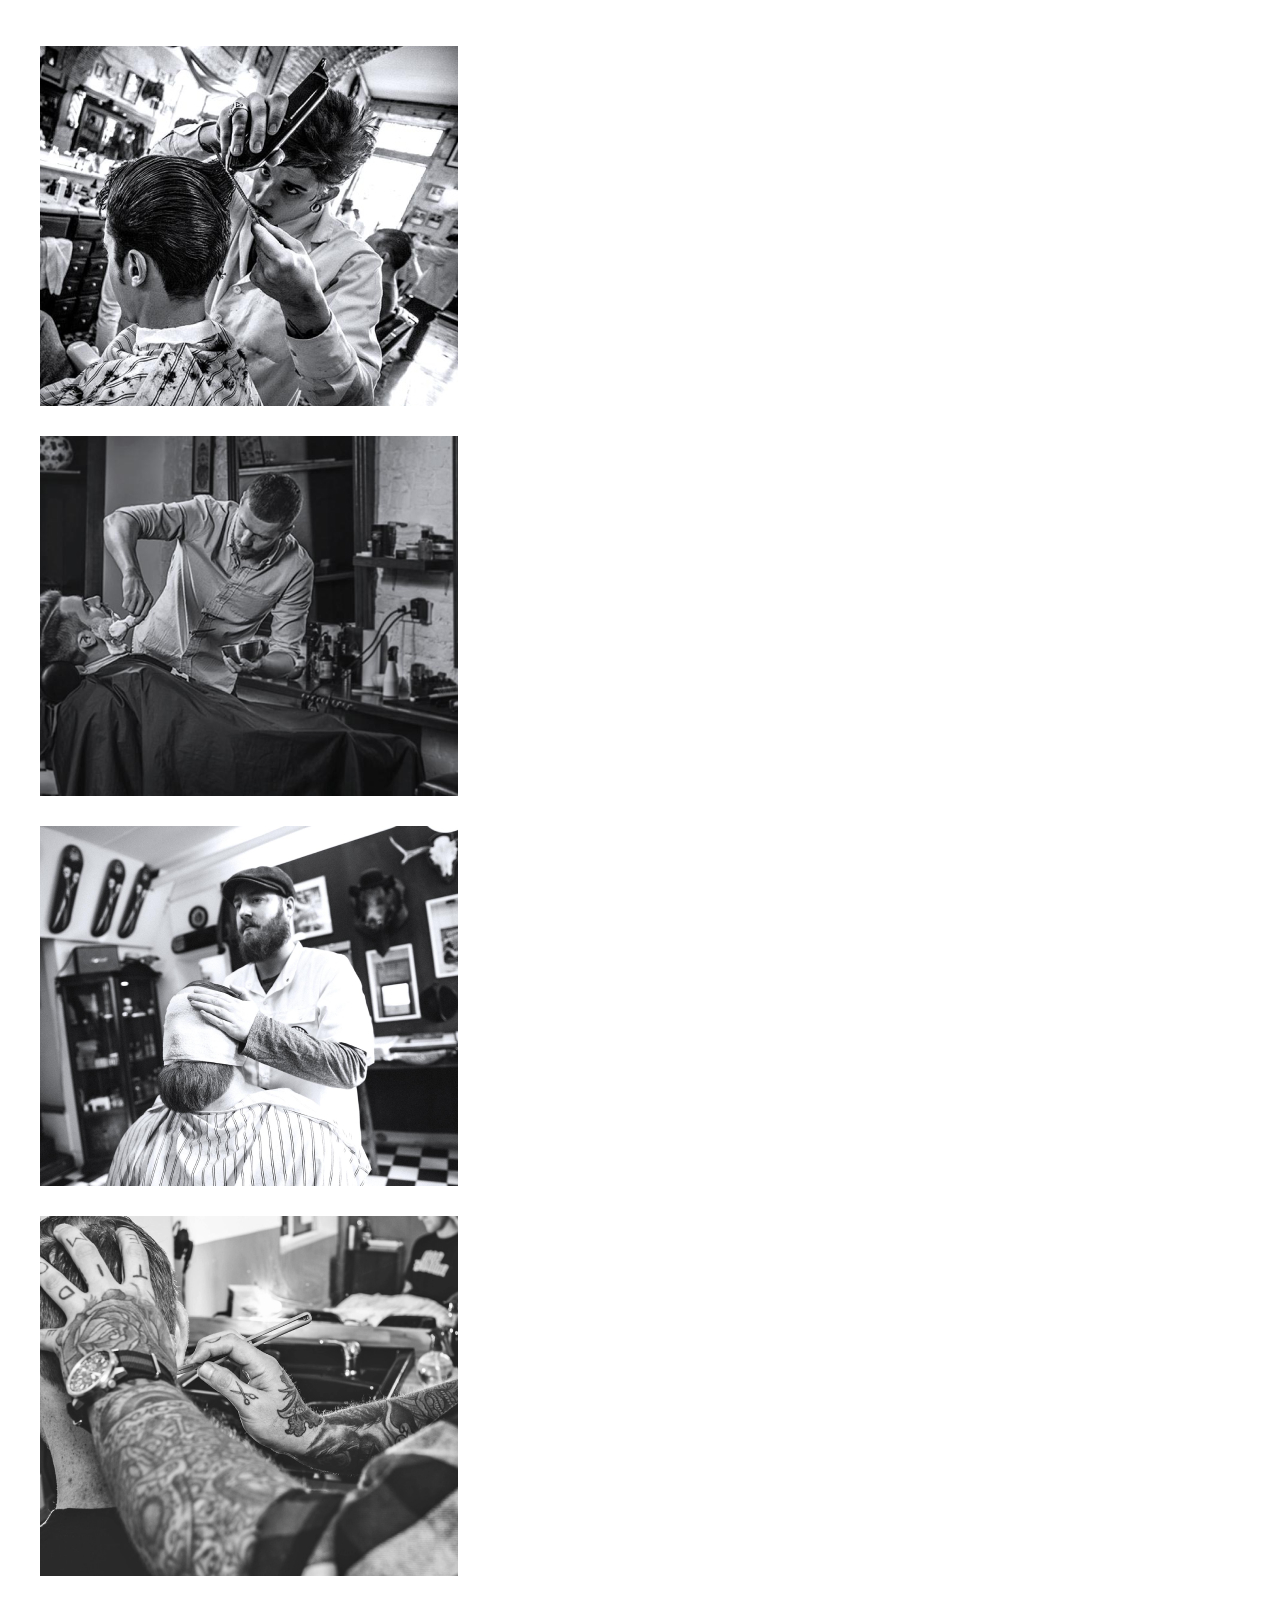
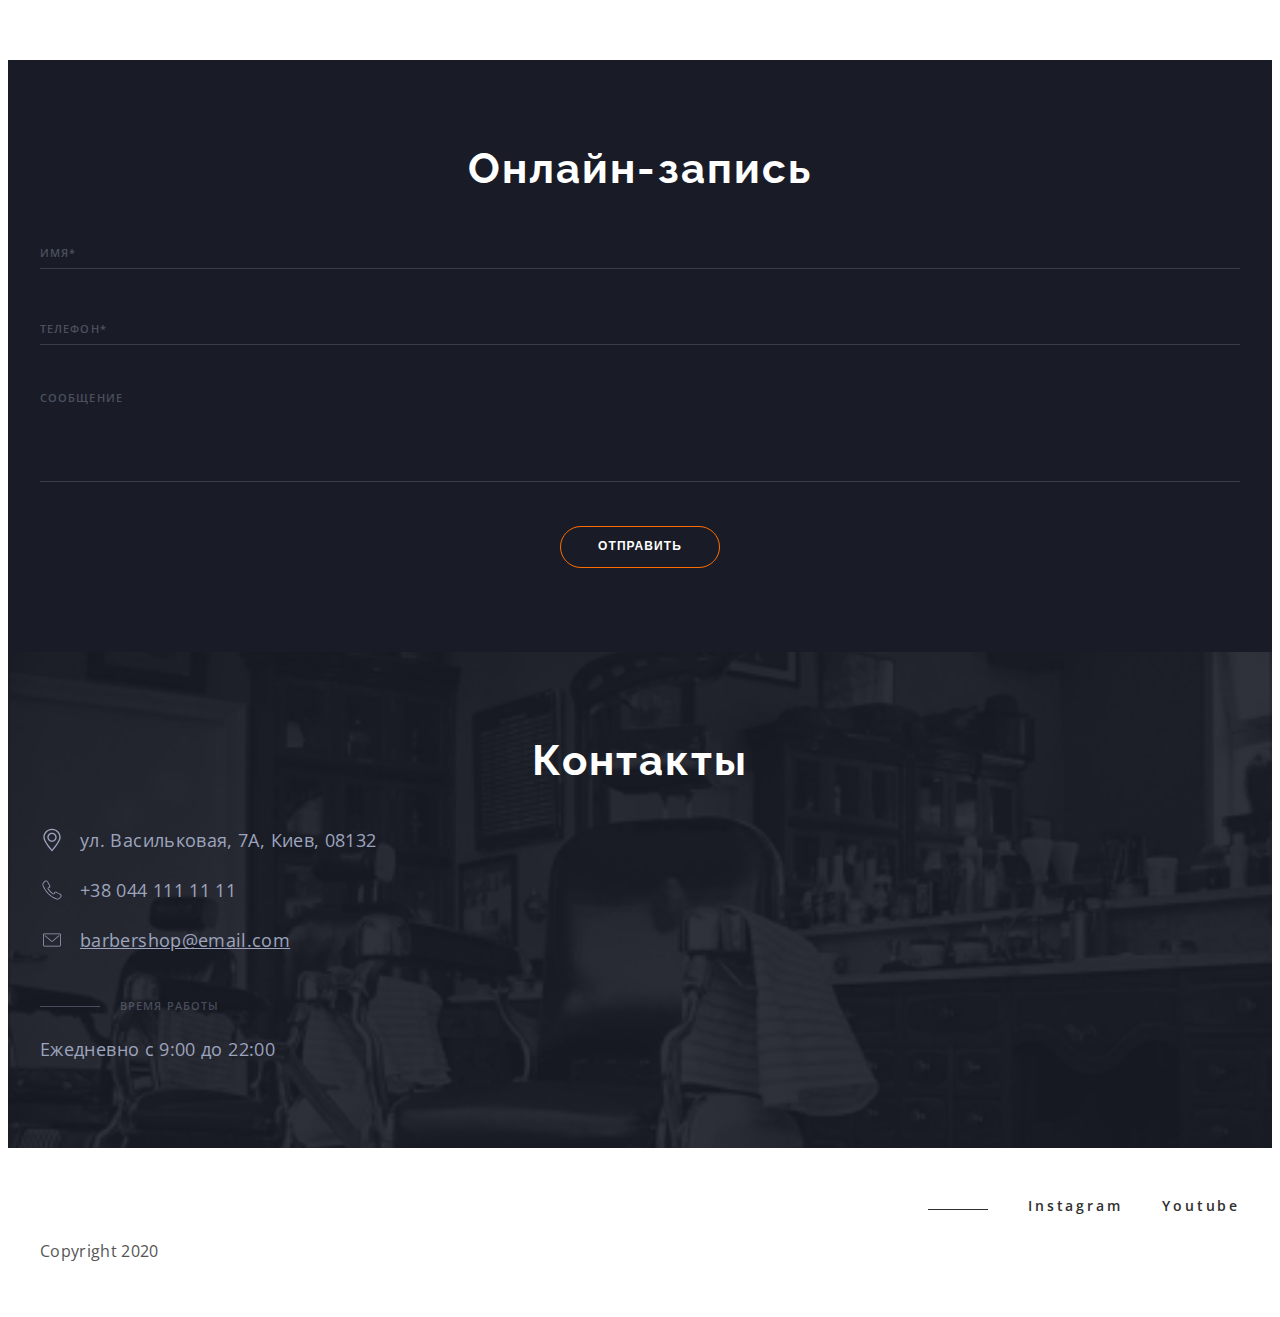
==== commit 71014458: "thbf" ====
--- a/index.html
+++ b/index.html
@@ -45,22 +45,22 @@
                 <nav class="nav">
                     <ul class="nav__list">
                         <li class="nav__item">
-                            <a href="#" class="nav__link nav__link-color">
+                            <a href="#entry" class="nav__link nav__link-color">
                                 О нас
                             </a>
                         </li>
                         <li class="nav__item">
-                            <a href="#" class="nav__link">
+                            <a href="#services" class="nav__link">
                                 Услуги и цены
                             </a>
                         </li>
                         <li class="nav__item">
-                            <a href="#" class="nav__link">
+                            <a href="#command" class="nav__link">
                                 Мастера
                             </a>
                         </li>
                         <li class="nav__item">
-                            <a href="#" class="nav__link">
+                            <a href="#contakt" class="nav__link">
                                 Контакты
                             </a>
                         </li>
@@ -96,9 +96,9 @@
     </section>
     </header>
     <main>
-        <section class="section">
+        <section class="section" id="entry">
             <div class="container">
-                <div class="entry">
+                <div class="entry" >
                     <h3 class="entry__subtitle subtitle">О НАС</h3>
                     <h2 class="entry__title">Лучший Барбершоп твоего города</h2>
                     <p class="entry__text">Если ты хочешь добавить в свой образ больше уверенности – тебе точно к нам.</p>
@@ -108,7 +108,7 @@
                  </div>
             </div>
         </section> 
-        <section class="section section__services">
+        <section class="section section__services" id="services">
             <div class="container">
                 <div class="services">
                     <h3 class="subtitle--grey">Проведи время в компании лучших мастеров</h3>
@@ -190,7 +190,7 @@
                  </div>
             </div>
         </section>   
-        <section class="section section--grey">
+        <section class="section section--grey" id="command">
             <div class="container">
                 <div class="command">
                     <h3 class="popularity__subtitle subtitle">для настоящих ценителей атмосферы</h3>
@@ -397,29 +397,29 @@
                 </div>
             </div>
          </section>
-         <section class="section--black section__img">
+         <section class="section--black section__img" id="contakt">
             <div class="container">
                 <address class="footer__adress">
                 <h2 class="footer__title">Контакты</h2>
                     <ul class="footer__adress--list">
                         <li class="footer__adress--item">
-                            <a class="footer__text" href="https://goo.gl/maps/i3SawGnDGTSHp6sc6">
-                                <svg width="24" height="24">
+                            <a class="footer__adress--link" href="https://goo.gl/maps/i3SawGnDGTSHp6sc6">
+                                <svg class="footer__icon" width="24" height="24">
                                     <use href="./image/icon.svg#icon-map-pin"></use>
                                 </svg>
                                 ул. Васильковая, 7А, Киев, 08132</a>
                         </li>
                         <li class="footer__adress--item">
-                            <a class="footer__text" href="tel:+380441111111">
-                                <svg width="24" height="24">
+                            <a class="footer__adress--link" href="tel:+380441111111">
+                                <svg class="footer__icon" width="24" height="24">
                                     <use href="./image/icon.svg#icon-phone"></use>
                                 </svg>
                                 +38 044 111 11 11</a>
                         </li>
                         <li class="footer__adress--item">
-                            <a class="footer__adress--link" href="mailto:barbershop@email.com">
-                                <svg width="24" height="24">
-                                    <use href="./image/icon.svg#icon-mail"></use>
+                            <a class="footer__adress--link footer__adress--underline" href="mailto:barbershop@email.com">
+                                <svg class="footer__icon" width="24" height="24">
+                                    <use href="./image/icon.svg#icon-emeil"></use>
                                 </svg>
                                 barbershop@email.com</a>
                         </li>
@@ -431,15 +431,15 @@
          </section>
          <section class="footer__section">
             <div class="container footer__section--container">
+                <ul class="footer__social">
+                    <li class="footer__social--item">
+                        <a class="footer__social--link">Instagram</a>
+                    </li>
+                    <li class="footer__social--item">
+                        <a class="footer__social--link">Youtube</a>
+                    </li>
+                </ul>
                 <p class="footer__section--text">Copyright 2020</p>
-                <ul class="footer__section--list">
-                    <li class="footer__section--item">
-                        <a class="footer__section--link">Instagram</a>
-                    </li>
-                    <li class="footer__section--item">
-                        <a class="footer__section--link">Youtube</a>
-                    </li>
-                </ul>
             </div>
          </section> 
     </footer>
--- a/css/portfolio.min.css
+++ b/css/portfolio.min.css
@@ -1 +1 @@
-body{color:#555;font-family:Open Sans,sans-serif;font-size:16px;line-height:1.63;letter-spacing:.02em;background:#fff}body.modal-open{overflow:hidden}:hover,:focus{outline:none}h1,h2,h3,h4,h5,h6,p,ul{margin:0}ul{padding:0;list-style:none}a{text-decoration:none}img{display:block;max-width:100%;height:auto}button{cursor:pointer;padding:0;border:none;color:inherit;background-color:transparent}.container{padding-right:31px;padding-left:31px;margin:0 auto}@media screen and (min-width: 480px){.container{width:480px}}@media screen and (min-width: 768px){.container{width:768px}}@media screen and (min-width: 1200px){.container{width:1200px}}.container__no--padding{margin:0 auto;max-width:480px;padding:40px 31px}@media screen and (min-width: 768px){.container__no--padding{width:768px}}@media screen and (min-width: 1200px){.container__no--padding{width:1200px}}.section{padding:84px 0}.footer__section{padding:44px 0}.section--black{padding:84px 0;background-color:#191c26}.recording__btn{font-weight:600;font-size:12px;line-height:1.33;letter-spacing:.09em;text-transform:uppercase;color:#fff;border:1px solid #ff6c00;-webkit-box-sizing:border-box;box-sizing:border-box;border-radius:25px;padding:12px 37px}.recording__btn:hover,.recording__btn:focus{background-color:#ff6c00}.footer__title{font-family:Raleway;font-style:normal;font-weight:700;font-size:42px;line-height:1.17;text-align:center;letter-spacing:.05em;color:#fff}.recording__form{margin:44px 0}.recording__container{display:-webkit-box;display:-ms-flexbox;display:flex;-webkit-box-orient:vertical;-webkit-box-direction:normal;-ms-flex-direction:column;flex-direction:column}.recording__container:not(:last-child){margin-bottom:44px}.recording__container--input{list-style:none;border:none;background-color:transparent;color:#fff;font-family:Open Sans;border-bottom:1px solid #9DA4BD40;font-style:normal;font-weight:600;font-size:11px;line-height:1.36px;letter-spacing:.1em;text-transform:uppercase;padding:8px 0}.recording__container--input::-webkit-input-placeholder{color:rgba(157,164,189,.4)}.recording__container--input::-moz-placeholder{color:rgba(157,164,189,.4)}.recording__container--input:-ms-input-placeholder{color:rgba(157,164,189,.4)}.recording__container--input::-ms-input-placeholder{color:rgba(157,164,189,.4)}.recording__container--input::placeholder{color:rgba(157,164,189,.4)}.recording__container--input:hover,.recording__container--input:focus{color:#fff;border-color:#fff}.recording__container--input:hover::-webkit-input-placeholder, .recording__container--input:focus::-webkit-input-placeholder{color:#fff}.recording__container--input:hover::-moz-placeholder, .recording__container--input:focus::-moz-placeholder{color:#fff}.recording__container--input:hover:-ms-input-placeholder, .recording__container--input:focus:-ms-input-placeholder{color:#fff}.recording__container--input:hover::-ms-input-placeholder, .recording__container--input:focus::-ms-input-placeholder{color:#fff}.recording__container--input:hover::placeholder,.recording__container--input:focus::placeholder{color:#fff}.recording__container--textarea{resize:none;border:none;height:76px;background-color:transparent;border-bottom:1px solid #9DA4BD40;color:#fff;font-family:Open Sans;font-style:normal;font-weight:600;font-size:11px;line-height:1.36px;letter-spacing:.1em;text-transform:uppercase;padding:8px 0}.recording__container--textarea:hover,.recording__container--textarea:focus{color:#fff;border-color:#fff}.recording__container--textarea::-webkit-input-placeholder{color:rgba(157,164,189,.4)}.recording__container--textarea::-moz-placeholder{color:rgba(157,164,189,.4)}.recording__container--textarea:-ms-input-placeholder{color:rgba(157,164,189,.4)}.recording__container--textarea::-ms-input-placeholder{color:rgba(157,164,189,.4)}.recording__container--textarea::placeholder{color:rgba(157,164,189,.4)}.recording__container--textarea:hover::-webkit-input-placeholder, .recording__container--textarea:focus::-webkit-input-placeholder{color:#fff}.recording__container--textarea:hover::-moz-placeholder, .recording__container--textarea:focus::-moz-placeholder{color:#fff}.recording__container--textarea:hover:-ms-input-placeholder, .recording__container--textarea:focus:-ms-input-placeholder{color:#fff}.recording__container--textarea:hover::-ms-input-placeholder, .recording__container--textarea:focus::-ms-input-placeholder{color:#fff}.recording__container--textarea:hover::placeholder,.recording__container--textarea:focus::placeholder{color:#fff}.recordibg__container--btn{display:-webkit-box;display:-ms-flexbox;display:flex;text-align:center;-webkit-box-pack:center;-ms-flex-pack:center;justify-content:center}.section__img{background-image:url("../image/imgfooter.png");background-repeat:no-repeat;background-size:cover;background-position:center}@media(mib-device-pixel-radio: 2),(-webkit-min-device-pixel-ratio: 2),(min-resolution: 192dpi),(min-resolution: 2dppx){.section__img{background-image:url("../image/imgfooter@2x.png")}}.footer__text{font-family:Open Sans;font-style:normal;font-weight:normal;font-size:18px;line-height:30px;letter-spacing:.02em;color:#9da4bd;margin-top:20px}.footer__adress--list{margin:40px 0 44px 0}.footer__adress--item:not(:last-child){margin-bottom:20px}.footer__adress--link{font-family:Open Sans;font-style:normal;font-weight:normal;font-size:18px;line-height:30px;letter-spacing:.02em;color:#9da4bd;margin-top:20px;display:-webkit-box;display:-ms-flexbox;display:flex;-webkit-box-align:center;-ms-flex-align:center;align-items:center}.header__section{background-color:#2f303a;height:100vh;width:100vw;min-height:437px;background-image:-webkit-gradient(linear, left top, left bottom, from(#191C2620), to(#191C2620)),url("../image/Sliderheaderm.jpg");background-image:linear-gradient(#191C2620, #191C2620),url("../image/Sliderheaderm.jpg");background-repeat:no-repeat;background-size:cover;background-position:center}@media(min-device-pixel-ratio: 2),(-webkit-min-device-pixel-ratio: 2),(min-resolution: 192dpi),(min-resolution: 2dppx){.header__section{background-image:url("../image/Sliderheaderm@2x.jpg")}}.header__container{display:-webkit-box;display:-ms-flexbox;display:flex;-webkit-box-pack:justify;-ms-flex-pack:justify;justify-content:space-between;-webkit-box-align:center;-ms-flex-align:center;align-items:center;margin-bottom:113px}.header__title{margin:20px 0;font-family:Raleway;font-weight:700;font-size:48px;line-height:1.17;letter-spacing:.05em;color:#fff}@media screen and (max-width: 360px){.header__title{font-size:42px}}.header__text{font-size:16px;line-height:1.63;letter-spacing:.02em;color:#9da4bd}.header__logo{fill:#fff}.button__open{fill:#fff}.header__list{max-width:306px}.mobile__menu{background-color:rgba(25,28,38,.2);-webkit-box-shadow:0px 4px 8px rgba(0,0,0,.04),0px 2px 4px rgba(0,0,0,.08),0px 1px 3px rgba(0,0,0,.16);box-shadow:0px 4px 8px rgba(0,0,0,.04),0px 2px 4px rgba(0,0,0,.08),0px 1px 3px rgba(0,0,0,.16);position:fixed;top:0;right:0;z-index:1;-webkit-transform:translateX(100%);transform:translateX(100%);height:100vh;width:100vw;-webkit-transition:-webkit-transform 650ms cubic-bezier(0.4, 0, 0.2, 1);transition:-webkit-transform 650ms cubic-bezier(0.4, 0, 0.2, 1);transition:transform 650ms cubic-bezier(0.4, 0, 0.2, 1);transition:transform 650ms cubic-bezier(0.4, 0, 0.2, 1), -webkit-transform 650ms cubic-bezier(0.4, 0, 0.2, 1)}.mobile__menu.is-open{-webkit-transform:translateX(0);transform:translateX(0)}.button__close{display:block;fill:#303030;margin-bottom:30px;margin-left:auto}.container__menu{overflow:auto;z-index:2;position:fixed;top:0;right:0;height:100vh;width:70vw;background-color:#fff;-webkit-box-shadow:-4px 0px 8px rgba(0,0,0,.04),-2px 0px 4px rgba(0,0,0,.08),-1px 0px 3px rgba(0,0,0,.16);box-shadow:-4px 0px 8px rgba(0,0,0,.04),-2px 0px 4px rgba(0,0,0,.08),-1px 0px 3px rgba(0,0,0,.16);padding:48px 31px 48px 40px}.nav__link{font-weight:600;font-size:18px;line-height:25px;letter-spacing:.1em;color:#303030}.nav__link:focus,.nav__link:hover{color:#ff6c00}.nav__item:not(:last-child){margin-bottom:24px}.contaks{margin-bottom:64px}.contaks__link{font-weight:600;font-size:18px;line-height:1.39;letter-spacing:.1em;text-transform:uppercase;color:#303030}.contaks__link:focus,.contaks__link:hover{color:#ff6c00}.contaks__item:not(:last-child){margin-bottom:24px}.nav__list{margin-bottom:64px}.header__social--link{font-weight:600;font-size:14px;line-height:1.36;letter-spacing:.2em;color:#303030}.header__social--link:focus,.header__social--link:hover{color:#ff6c00}.header__social--item:not(:last-child){margin-bottom:24px;position:relative}.header__social--item:not(:last-child)::after{position:absolute;left:0;bottom:8.5px;content:"";width:60px;height:1px;background-color:#303030}.header__social--item{padding-left:100px}@media screen and (max-width: 767px){.nav__link-color{color:#ff6c00}}.services__item{display:-webkit-box;display:-ms-flexbox;display:flex;-webkit-box-pack:justify;-ms-flex-pack:justify;justify-content:space-between;-webkit-box-align:baseline;-ms-flex-align:baseline;align-items:baseline;font-size:14px;line-height:2.14;letter-spacing:.02em;color:#9da4bd}.services__item::after{content:"";height:1px;-webkit-box-flex:1;-ms-flex-positive:1;flex-grow:1;background-color:rgba(157,164,189,.12);margin:0 6px}.services__item:not(:last-child){margin-bottom:20px}.services__item--textline{-webkit-box-ordinal-group:2;-ms-flex-order:1;order:1}.section__services{background:#111319;background-image:url("../image/imgservices.png");background-repeat:no-repeat;background-size:cover;background-position:center}@media(mib-device-pixel-radio: 2),(-webkit-min-device-pixel-ratio: 2),(min-resolution: 192dpi),(min-resolution: 2dppx){.section__services{background-image:url("/image/imgservices@2x.png")}}.services__list{background:-webkit-gradient(linear, left top, left bottom, from(#171A24), to(rgba(23, 26, 36, 0.2)));background:linear-gradient(180deg, #171A24 0%, rgba(23, 26, 36, 0.2) 100%);padding:30px;margin:44px 0 50px 0}.services__btn{font-weight:600;font-size:12px;line-height:1.33;letter-spacing:.09em;text-transform:uppercase;color:#fff;border:1px solid #ff6c00;-webkit-box-sizing:border-box;box-sizing:border-box;border-radius:25px;padding:12px 37px}.services__btn:hover,.services__btn:focus{background-color:#ff6c00}.services__container{display:-webkit-box;display:-ms-flexbox;display:flex;-webkit-box-pack:center;-ms-flex-pack:center;justify-content:center}.services__title{font-family:Raleway;font-weight:700;font-size:42px;line-height:1.17;letter-spacing:.05em;color:#fff;margin-top:20px}.section--grey{background-color:#f7f7f7}.command__title{font-family:Raleway;font-weight:700;font-size:42px;line-height:1.17;letter-spacing:.05em;margin:20px 0 40px 0;color:#303030}.container__masters{display:-webkit-box;display:-ms-flexbox;display:flex;-webkit-box-align:center;-ms-flex-align:center;align-items:center;-webkit-box-orient:vertical;-webkit-box-direction:normal;-ms-flex-direction:column;flex-direction:column;margin:30px 0}.social{display:-webkit-box;display:-ms-flexbox;display:flex;-webkit-box-pack:center;-ms-flex-pack:center;justify-content:center;-webkit-box-align:center;-ms-flex-align:center;align-items:center}.command-item:not(:last-child){margin-bottom:64px}.command__title--masters{font-size:18px;line-height:1.39;letter-spacing:.02em;color:#303030;margin-bottom:8px}.command__text{font-size:14px;line-height:1.36;text-align:center;letter-spacing:.02em;color:#ff6c00}.social__item:not(:last-child){margin-right:10px}.social__link{display:-webkit-box;display:-ms-flexbox;display:flex;-webkit-box-pack:center;-ms-flex-pack:center;justify-content:center;-webkit-box-align:center;-ms-flex-align:center;align-items:center;width:44px;height:44px;background-color:#fff;border-radius:50%;fill:#303030}.social__link:hover .social__icon,.social__link:focus .social__icon{fill:#ff6c00}.entry__title{font-family:Raleway;font-weight:700;font-size:28px;line-height:1.18;letter-spacing:.05em;color:#303030;margin:20px 0}.entry__text{font-size:16px;line-height:1.63;letter-spacing:.02em;color:#555}.entry__text--style{margin:20px 0 40px 0}.popularity__title{font-family:Raleway;font-weight:700;font-size:42px;line-height:1.17;letter-spacing:.05em;margin:20px 0;color:#303030}.popularity__text{font-size:18px;line-height:1.67;letter-spacing:.02em}.popularity-list{margin-top:44px;display:-webkit-box;display:-ms-flexbox;display:flex;-ms-flex-wrap:wrap;flex-wrap:wrap}.popularity__item{width:193px;height:133px;background-color:#f7f7f7;display:-webkit-box;display:-ms-flexbox;display:flex;-ms-flex-wrap:wrap;flex-wrap:wrap;-webkit-box-pack:center;-ms-flex-pack:center;justify-content:center;-webkit-box-align:center;-ms-flex-align:center;align-items:center;padding:20px 29.5px}.popularity__item:nth-child(odd){margin-right:30px}.popularity__item:nth-child(even){margin-top:30px}.popularity__count{display:block;text-align:center;font-weight:700;font-size:42px;line-height:1.36;letter-spacing:.05em;color:#303030;display:-webkit-box;display:-ms-flexbox;display:flex;-webkit-box-pack:center;-ms-flex-pack:center;justify-content:center}.popularity__count::after{content:"+";text-align:center;font-weight:600;font-size:16px;line-height:1.38;color:#ff6c00;margin-top:5px}.popularity__item--text{text-align:center;font-weight:600;font-size:11px;line-height:1.36;color:#303030}.works__list{margin-top:44px}.works__item:not(:last-child){margin-bottom:30px}.visually-hidden{position:absolute;width:1px;height:1px;margin:-1px;padding:0;overflow:hidden;border:0;clip:rect(0 0 0 0)}.subtitle--grey{color:#9DA4BD60;position:relative;font-weight:600;font-size:11px;line-height:1.36;letter-spacing:.1em;text-transform:uppercase;padding-left:80px}.subtitle--grey::after{position:absolute;left:0;top:7px;content:"";width:60px;height:1px;background-color:#9DA4BD60}.subtitle{color:#303030;position:relative;font-weight:600;font-size:11px;line-height:1.36;letter-spacing:.1em;text-transform:uppercase;padding-left:80px}.subtitle::after{position:absolute;left:0;top:7px;content:"";width:60px;height:1px;background-color:#303030}.order__btn{font-weight:600;font-size:12px;line-height:1.33;letter-spacing:.09em;text-transform:uppercase;color:#303030;border:1px solid #ff6c00;-webkit-box-sizing:border-box;box-sizing:border-box;border-radius:25px;padding:12px 37px}.order__btn:hover,.order__btn:focus{background-color:#ff6c00;color:#fff}/*# sourceMappingURL=portfolio.min.css.map */+body{color:#555;font-family:Open Sans,sans-serif;font-size:16px;line-height:1.63;letter-spacing:.02em;background:#fff}body.modal-open{overflow:hidden}:hover,:focus{outline:none}h1,h2,h3,h4,h5,h6,p,ul{margin:0}ul{padding:0;list-style:none}a{text-decoration:none}img{display:block;max-width:100%;height:auto}button{cursor:pointer;padding:0;border:none;color:inherit;background-color:transparent}.container{padding-right:31px;padding-left:31px;margin:0 auto}@media screen and (min-width: 480px){.container{width:480px}}@media screen and (min-width: 768px){.container{width:768px}}@media screen and (min-width: 1200px){.container{width:1200px}}.container__no--padding{margin:0 auto;max-width:480px;padding:40px 31px}@media screen and (min-width: 768px){.container__no--padding{width:768px}}@media screen and (min-width: 1200px){.container__no--padding{width:1200px}}.section{padding:84px 0}.footer__section{padding:44px 0}.section--black{padding:84px 0;background-color:#191c26}.recording__btn{font-weight:600;font-size:12px;line-height:1.33;letter-spacing:.09em;text-transform:uppercase;color:#fff;border:1px solid #ff6c00;-webkit-box-sizing:border-box;box-sizing:border-box;border-radius:25px;padding:12px 37px}.recording__btn:hover,.recording__btn:focus{background-color:#ff6c00}.footer__title{font-family:Raleway;font-style:normal;font-weight:700;font-size:42px;line-height:1.17;text-align:center;letter-spacing:.05em;color:#fff}.recording__form{margin:44px 0}.recording__container{display:-webkit-box;display:-ms-flexbox;display:flex;-webkit-box-orient:vertical;-webkit-box-direction:normal;-ms-flex-direction:column;flex-direction:column}.recording__container:not(:last-child){margin-bottom:44px}.recording__container--input{list-style:none;border:none;background-color:transparent;color:#fff;font-family:Open Sans;border-bottom:1px solid #9DA4BD40;font-style:normal;font-weight:600;font-size:11px;line-height:1.36px;letter-spacing:.1em;text-transform:uppercase;padding:8px 0}.recording__container--input::-webkit-input-placeholder{color:rgba(157,164,189,.4)}.recording__container--input::-moz-placeholder{color:rgba(157,164,189,.4)}.recording__container--input:-ms-input-placeholder{color:rgba(157,164,189,.4)}.recording__container--input::-ms-input-placeholder{color:rgba(157,164,189,.4)}.recording__container--input::placeholder{color:rgba(157,164,189,.4)}.recording__container--input:hover,.recording__container--input:focus{color:#fff;border-color:#fff}.recording__container--input:hover::-webkit-input-placeholder, .recording__container--input:focus::-webkit-input-placeholder{color:#fff}.recording__container--input:hover::-moz-placeholder, .recording__container--input:focus::-moz-placeholder{color:#fff}.recording__container--input:hover:-ms-input-placeholder, .recording__container--input:focus:-ms-input-placeholder{color:#fff}.recording__container--input:hover::-ms-input-placeholder, .recording__container--input:focus::-ms-input-placeholder{color:#fff}.recording__container--input:hover::placeholder,.recording__container--input:focus::placeholder{color:#fff}.recording__container--textarea{resize:none;border:none;height:76px;background-color:transparent;border-bottom:1px solid #9DA4BD40;color:#fff;font-family:Open Sans;font-style:normal;font-weight:600;font-size:11px;line-height:1.36px;letter-spacing:.1em;text-transform:uppercase;padding:8px 0}.recording__container--textarea:hover,.recording__container--textarea:focus{color:#fff;border-color:#fff}.recording__container--textarea::-webkit-input-placeholder{color:rgba(157,164,189,.4)}.recording__container--textarea::-moz-placeholder{color:rgba(157,164,189,.4)}.recording__container--textarea:-ms-input-placeholder{color:rgba(157,164,189,.4)}.recording__container--textarea::-ms-input-placeholder{color:rgba(157,164,189,.4)}.recording__container--textarea::placeholder{color:rgba(157,164,189,.4)}.recording__container--textarea:hover::-webkit-input-placeholder, .recording__container--textarea:focus::-webkit-input-placeholder{color:#fff}.recording__container--textarea:hover::-moz-placeholder, .recording__container--textarea:focus::-moz-placeholder{color:#fff}.recording__container--textarea:hover:-ms-input-placeholder, .recording__container--textarea:focus:-ms-input-placeholder{color:#fff}.recording__container--textarea:hover::-ms-input-placeholder, .recording__container--textarea:focus::-ms-input-placeholder{color:#fff}.recording__container--textarea:hover::placeholder,.recording__container--textarea:focus::placeholder{color:#fff}.recordibg__container--btn{display:-webkit-box;display:-ms-flexbox;display:flex;text-align:center;-webkit-box-pack:center;-ms-flex-pack:center;justify-content:center}.section__img{background-image:url("../image/imgfooter.png");background-repeat:no-repeat;background-size:cover;background-position:center}@media(mib-device-pixel-radio: 2),(-webkit-min-device-pixel-ratio: 2),(min-resolution: 192dpi),(min-resolution: 2dppx){.section__img{background-image:url("../image/imgfooter@2x.png")}}.footer__text{font-family:Open Sans;font-style:normal;font-weight:normal;font-size:18px;line-height:30px;letter-spacing:.02em;color:#9da4bd;margin-top:20px}.footer__adress--list{margin:40px 0 44px 0}.footer__adress--item:not(:last-child){margin-bottom:20px}.footer__adress--link{font-family:Open Sans;font-style:normal;font-weight:normal;font-size:18px;line-height:30px;letter-spacing:.02em;color:#9da4bd;display:-webkit-box;display:-ms-flexbox;display:flex;-webkit-box-align:center;-ms-flex-align:center;align-items:center}.footer__adress--link:focus,.footer__adress--link:hover{color:#fff}.footer__icon{margin-right:16px;fill:currentColor}.footer__adress--underline{text-decoration:underline}.footer__social--link{font-weight:600;font-size:14px;line-height:1.36;letter-spacing:.2em;color:#303030}.footer__social--link:focus,.footer__social--link:hover{color:#ff6c00}.footer__social--item:not(:last-child){position:relative;margin-left:auto;margin-right:40px;padding-left:100px}.footer__social--item:not(:last-child)::after{position:absolute;left:0;bottom:8.5px;content:"";width:60px;height:1px;background-color:#303030}.footer__social{display:-webkit-box;display:-ms-flexbox;display:flex;margin-right:auto;margin-bottom:20px}.header__section{background-color:#2f303a;height:100vh;width:100vw;min-height:437px;background-image:-webkit-gradient(linear, left top, left bottom, from(#191C2620), to(#191C2620)),url("../image/Sliderheaderm.jpg");background-image:linear-gradient(#191C2620, #191C2620),url("../image/Sliderheaderm.jpg");background-repeat:no-repeat;background-size:cover;background-position:center}@media(min-device-pixel-ratio: 2),(-webkit-min-device-pixel-ratio: 2),(min-resolution: 192dpi),(min-resolution: 2dppx){.header__section{background-image:url("../image/Sliderheaderm@2x.jpg")}}.header__container{display:-webkit-box;display:-ms-flexbox;display:flex;-webkit-box-pack:justify;-ms-flex-pack:justify;justify-content:space-between;-webkit-box-align:center;-ms-flex-align:center;align-items:center;margin-bottom:113px}.header__title{margin:20px 0;font-family:Raleway;font-weight:700;font-size:48px;line-height:1.17;letter-spacing:.05em;color:#fff}@media screen and (max-width: 360px){.header__title{font-size:42px}}.header__text{font-size:16px;line-height:1.63;letter-spacing:.02em;color:#9da4bd}.header__logo{fill:#fff}.button__open{fill:#fff}.header__list{max-width:306px}.mobile__menu{background-color:rgba(25,28,38,.2);-webkit-box-shadow:0px 4px 8px rgba(0,0,0,.04),0px 2px 4px rgba(0,0,0,.08),0px 1px 3px rgba(0,0,0,.16);box-shadow:0px 4px 8px rgba(0,0,0,.04),0px 2px 4px rgba(0,0,0,.08),0px 1px 3px rgba(0,0,0,.16);position:fixed;top:0;right:0;z-index:1;-webkit-transform:translateX(100%);transform:translateX(100%);height:100vh;width:100vw;-webkit-transition:-webkit-transform 650ms cubic-bezier(0.4, 0, 0.2, 1);transition:-webkit-transform 650ms cubic-bezier(0.4, 0, 0.2, 1);transition:transform 650ms cubic-bezier(0.4, 0, 0.2, 1);transition:transform 650ms cubic-bezier(0.4, 0, 0.2, 1), -webkit-transform 650ms cubic-bezier(0.4, 0, 0.2, 1)}.mobile__menu.is-open{-webkit-transform:translateX(0);transform:translateX(0)}.button__close{display:block;fill:#303030;margin-bottom:30px;margin-left:auto}.container__menu{overflow:auto;z-index:2;position:fixed;top:0;right:0;height:100vh;width:70vw;background-color:#fff;-webkit-box-shadow:-4px 0px 8px rgba(0,0,0,.04),-2px 0px 4px rgba(0,0,0,.08),-1px 0px 3px rgba(0,0,0,.16);box-shadow:-4px 0px 8px rgba(0,0,0,.04),-2px 0px 4px rgba(0,0,0,.08),-1px 0px 3px rgba(0,0,0,.16);padding:48px 31px 48px 40px}.nav__link{font-weight:600;font-size:18px;line-height:25px;letter-spacing:.1em;color:#303030}.nav__link:focus,.nav__link:hover{color:#ff6c00}.nav__item:not(:last-child){margin-bottom:24px}.contaks{margin-bottom:64px}.contaks__link{font-weight:600;font-size:18px;line-height:1.39;letter-spacing:.1em;text-transform:uppercase;color:#303030}.contaks__link:focus,.contaks__link:hover{color:#ff6c00}.contaks__item:not(:last-child){margin-bottom:24px}.nav__list{margin-bottom:64px}.header__social--link{font-weight:600;font-size:14px;line-height:1.36;letter-spacing:.2em;color:#303030}.header__social--link:focus,.header__social--link:hover{color:#ff6c00}.header__social--item:not(:last-child){margin-bottom:24px;position:relative}.header__social--item:not(:last-child)::after{position:absolute;left:0;bottom:8.5px;content:"";width:60px;height:1px;background-color:#303030}.header__social--item{padding-left:100px}@media screen and (max-width: 767px){.nav__link-color{color:#ff6c00}}.services__item{display:-webkit-box;display:-ms-flexbox;display:flex;-webkit-box-pack:justify;-ms-flex-pack:justify;justify-content:space-between;-webkit-box-align:baseline;-ms-flex-align:baseline;align-items:baseline;font-size:14px;line-height:2.14;letter-spacing:.02em;color:#9da4bd}.services__item::after{content:"";height:1px;-webkit-box-flex:1;-ms-flex-positive:1;flex-grow:1;background-color:rgba(157,164,189,.12);margin:0 6px}.services__item:not(:last-child){margin-bottom:20px}.services__item--textline{-webkit-box-ordinal-group:2;-ms-flex-order:1;order:1}.section__services{background:#111319;background-image:url("../image/imgservices.png");background-repeat:no-repeat;background-size:cover;background-position:center}@media(mib-device-pixel-radio: 2),(-webkit-min-device-pixel-ratio: 2),(min-resolution: 192dpi),(min-resolution: 2dppx){.section__services{background-image:url("/image/imgservices@2x.png")}}.services__list{background:-webkit-gradient(linear, left top, left bottom, from(#171A24), to(rgba(23, 26, 36, 0.2)));background:linear-gradient(180deg, #171A24 0%, rgba(23, 26, 36, 0.2) 100%);padding:30px;margin:44px 0 50px 0}.services__btn{font-weight:600;font-size:12px;line-height:1.33;letter-spacing:.09em;text-transform:uppercase;color:#fff;border:1px solid #ff6c00;-webkit-box-sizing:border-box;box-sizing:border-box;border-radius:25px;padding:12px 37px}.services__btn:hover,.services__btn:focus{background-color:#ff6c00}.services__container{display:-webkit-box;display:-ms-flexbox;display:flex;-webkit-box-pack:center;-ms-flex-pack:center;justify-content:center}.services__title{font-family:Raleway;font-weight:700;font-size:42px;line-height:1.17;letter-spacing:.05em;color:#fff;margin-top:20px}.section--grey{background-color:#f7f7f7}.command__title{font-family:Raleway;font-weight:700;font-size:42px;line-height:1.17;letter-spacing:.05em;margin:20px 0 40px 0;color:#303030}.container__masters{display:-webkit-box;display:-ms-flexbox;display:flex;-webkit-box-align:center;-ms-flex-align:center;align-items:center;-webkit-box-orient:vertical;-webkit-box-direction:normal;-ms-flex-direction:column;flex-direction:column;margin:30px 0}.social{display:-webkit-box;display:-ms-flexbox;display:flex;-webkit-box-pack:center;-ms-flex-pack:center;justify-content:center;-webkit-box-align:center;-ms-flex-align:center;align-items:center}.command-item:not(:last-child){margin-bottom:64px}.command__title--masters{font-size:18px;line-height:1.39;letter-spacing:.02em;color:#303030;margin-bottom:8px}.command__text{font-size:14px;line-height:1.36;text-align:center;letter-spacing:.02em;color:#ff6c00}.social__item:not(:last-child){margin-right:10px}.social__link{display:-webkit-box;display:-ms-flexbox;display:flex;-webkit-box-pack:center;-ms-flex-pack:center;justify-content:center;-webkit-box-align:center;-ms-flex-align:center;align-items:center;width:44px;height:44px;background-color:#fff;border-radius:50%;fill:#303030}.social__link:hover .social__icon,.social__link:focus .social__icon{fill:#ff6c00}.entry__title{font-family:Raleway;font-weight:700;font-size:28px;line-height:1.18;letter-spacing:.05em;color:#303030;margin:20px 0}.entry__text{font-size:16px;line-height:1.63;letter-spacing:.02em;color:#555}.entry__text--style{margin:20px 0 40px 0}.popularity__title{font-family:Raleway;font-weight:700;font-size:42px;line-height:1.17;letter-spacing:.05em;margin:20px 0;color:#303030}.popularity__text{font-size:18px;line-height:1.67;letter-spacing:.02em}.popularity-list{margin-top:44px;display:-webkit-box;display:-ms-flexbox;display:flex;-ms-flex-wrap:wrap;flex-wrap:wrap;-webkit-box-pack:center;-ms-flex-pack:center;justify-content:center;-webkit-box-align:center;-ms-flex-align:center;align-items:center}.popularity__item{width:114px;height:133px;background-color:#f7f7f7;display:-webkit-box;display:-ms-flexbox;display:flex;-ms-flex-wrap:wrap;flex-wrap:wrap;-webkit-box-pack:center;-ms-flex-pack:center;justify-content:center;-webkit-box-align:center;-ms-flex-align:center;align-items:center;padding:20px 29.5px}.popularity__item:nth-child(odd){margin-right:30px}.popularity__item:nth-child(even){margin-top:30px}@media screen and (min-width: 420px){.popularity__item{width:164px}}@media screen and (min-width: 480px){.popularity__item{width:193px}}.popularity__count{display:block;text-align:center;font-weight:700;font-size:42px;line-height:1.36;letter-spacing:.05em;color:#303030;display:-webkit-box;display:-ms-flexbox;display:flex;-webkit-box-pack:center;-ms-flex-pack:center;justify-content:center}.popularity__count::after{content:"+";text-align:center;font-weight:600;font-size:16px;line-height:1.38;color:#ff6c00;margin-top:5px}.popularity__item--text{text-align:center;font-weight:600;font-size:11px;line-height:1.36;color:#303030}.works__list{margin-top:44px}.works__item:not(:last-child){margin-bottom:30px}.visually-hidden{position:absolute;width:1px;height:1px;margin:-1px;padding:0;overflow:hidden;border:0;clip:rect(0 0 0 0)}.subtitle--grey{color:#9DA4BD60;position:relative;font-weight:600;font-size:11px;line-height:1.36;letter-spacing:.1em;text-transform:uppercase;padding-left:80px}.subtitle--grey::after{position:absolute;left:0;top:7px;content:"";width:60px;height:1px;background-color:#9DA4BD60}.subtitle{color:#303030;position:relative;font-weight:600;font-size:11px;line-height:1.36;letter-spacing:.1em;text-transform:uppercase;padding-left:80px}.subtitle::after{position:absolute;left:0;top:7px;content:"";width:60px;height:1px;background-color:#303030}.order__btn{font-weight:600;font-size:12px;line-height:1.33;letter-spacing:.09em;text-transform:uppercase;color:#303030;border:1px solid #ff6c00;-webkit-box-sizing:border-box;box-sizing:border-box;border-radius:25px;padding:12px 37px}.order__btn:hover,.order__btn:focus{background-color:#ff6c00;color:#fff}/*# sourceMappingURL=portfolio.min.css.map */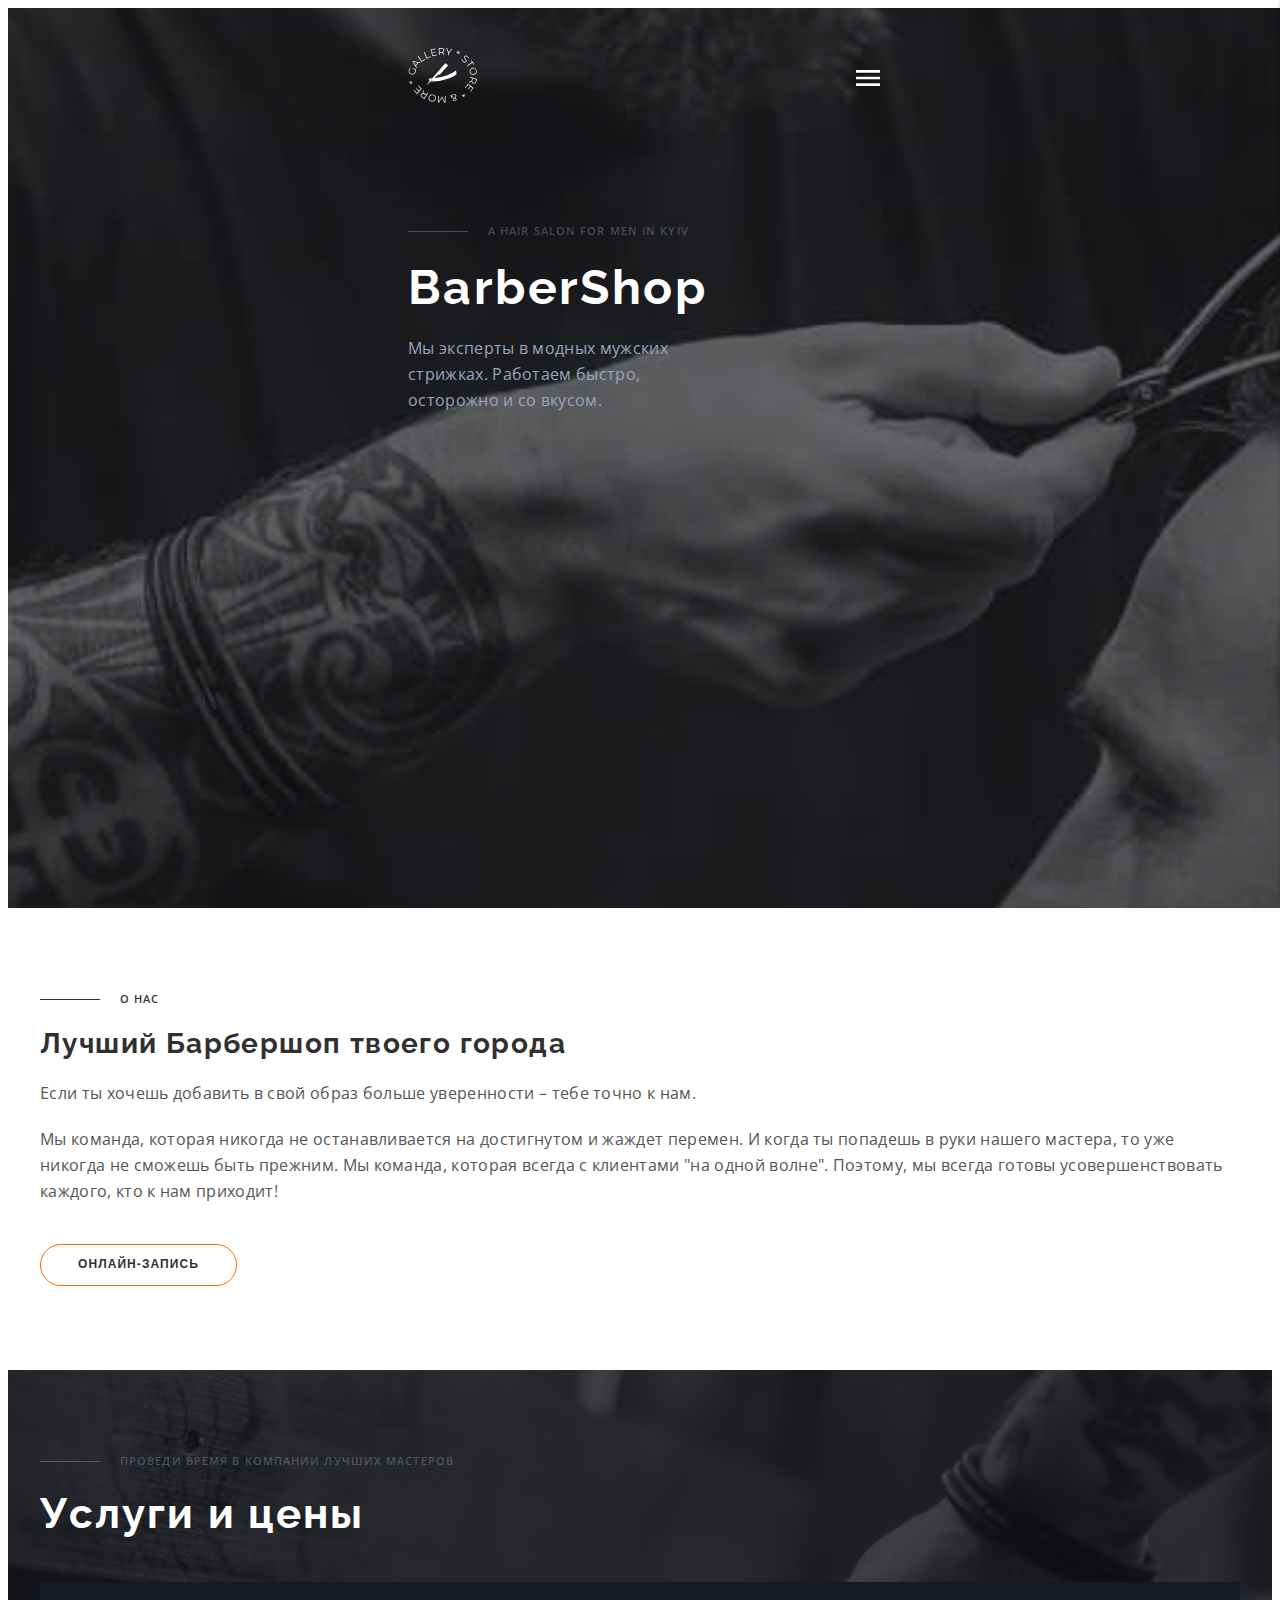
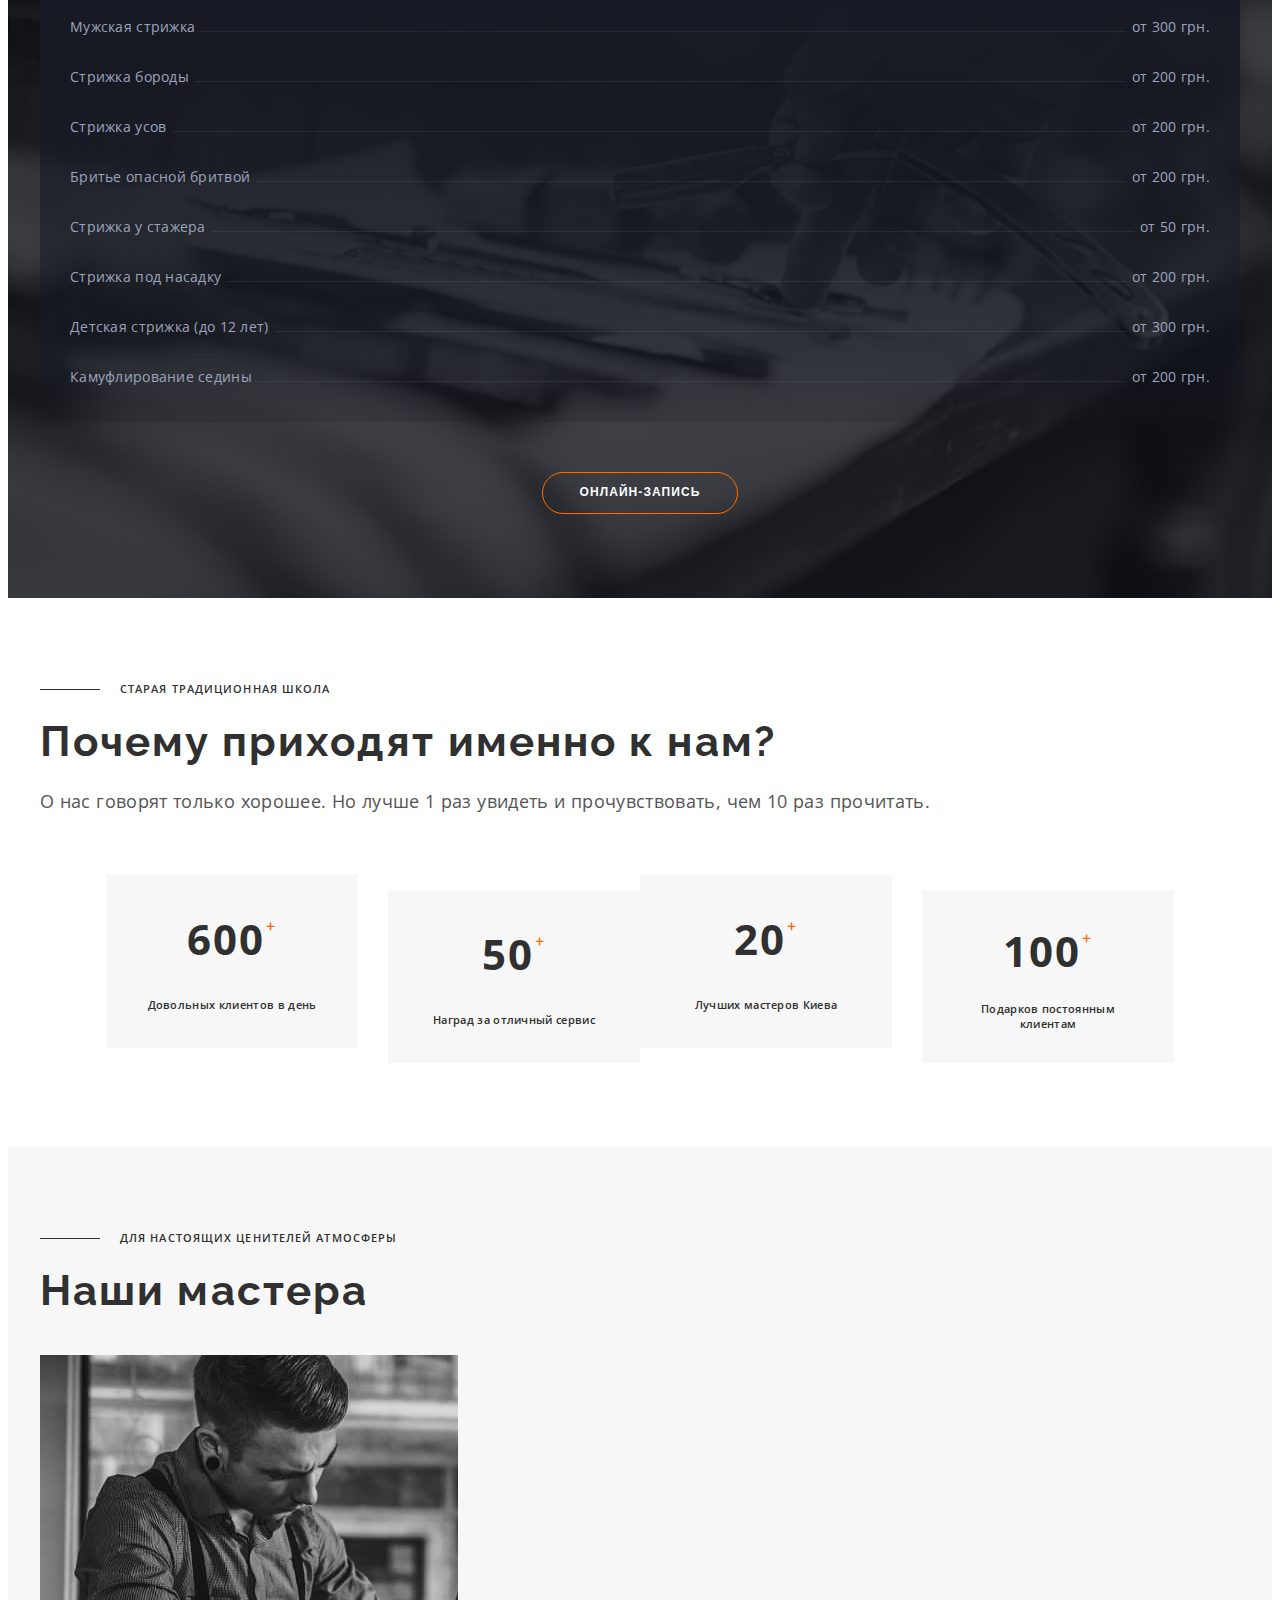
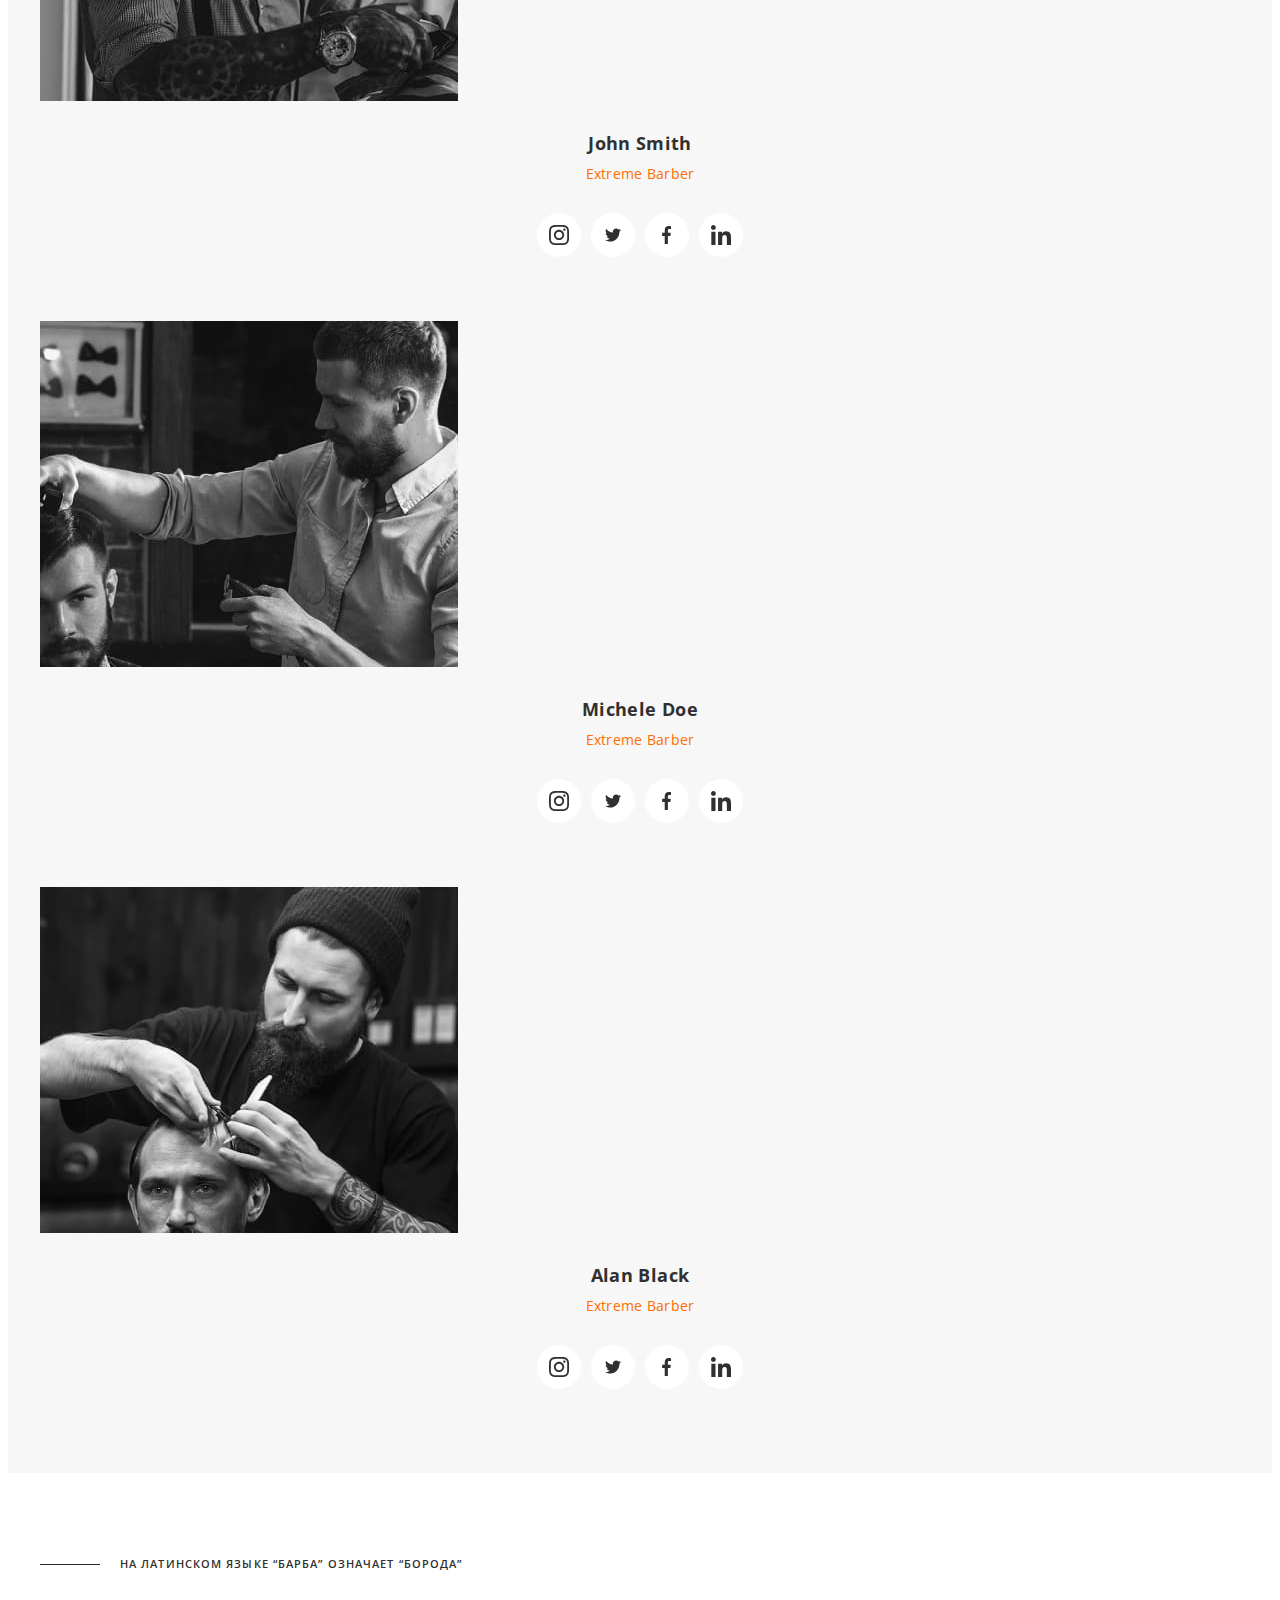
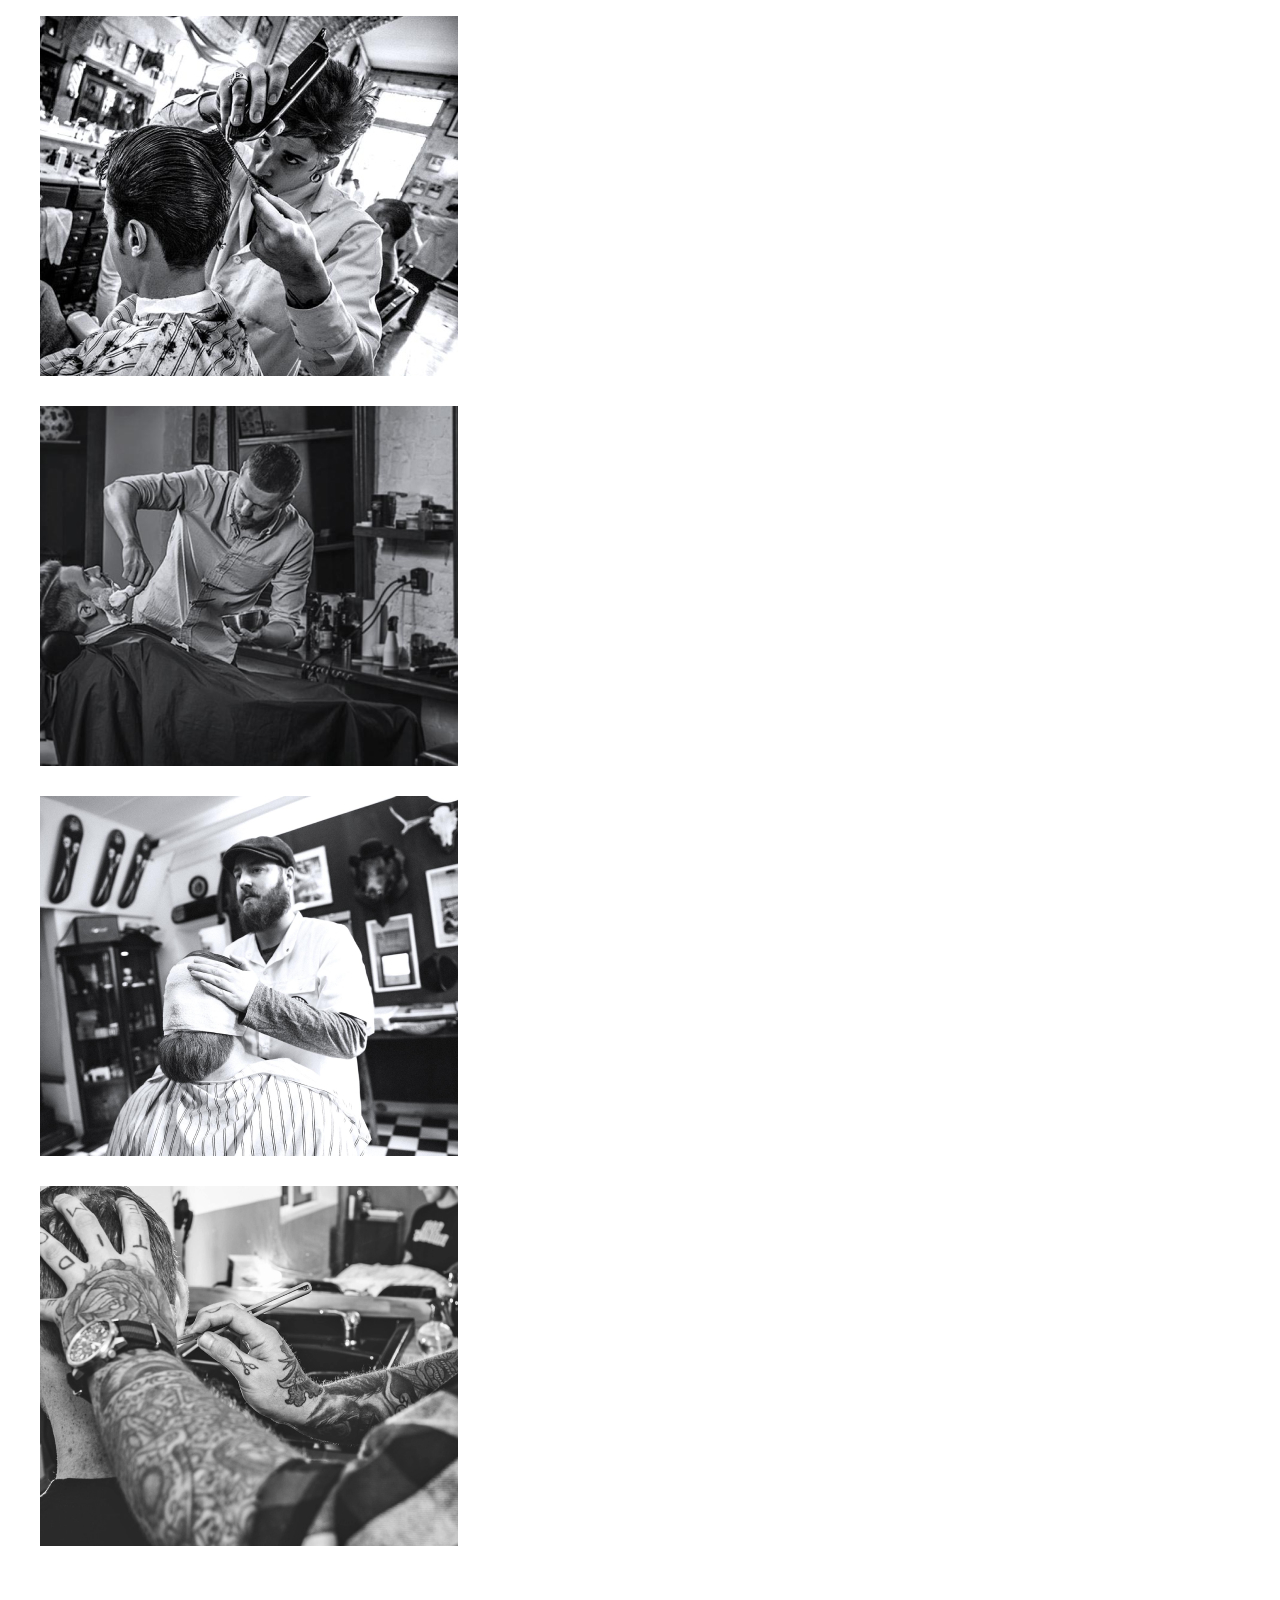
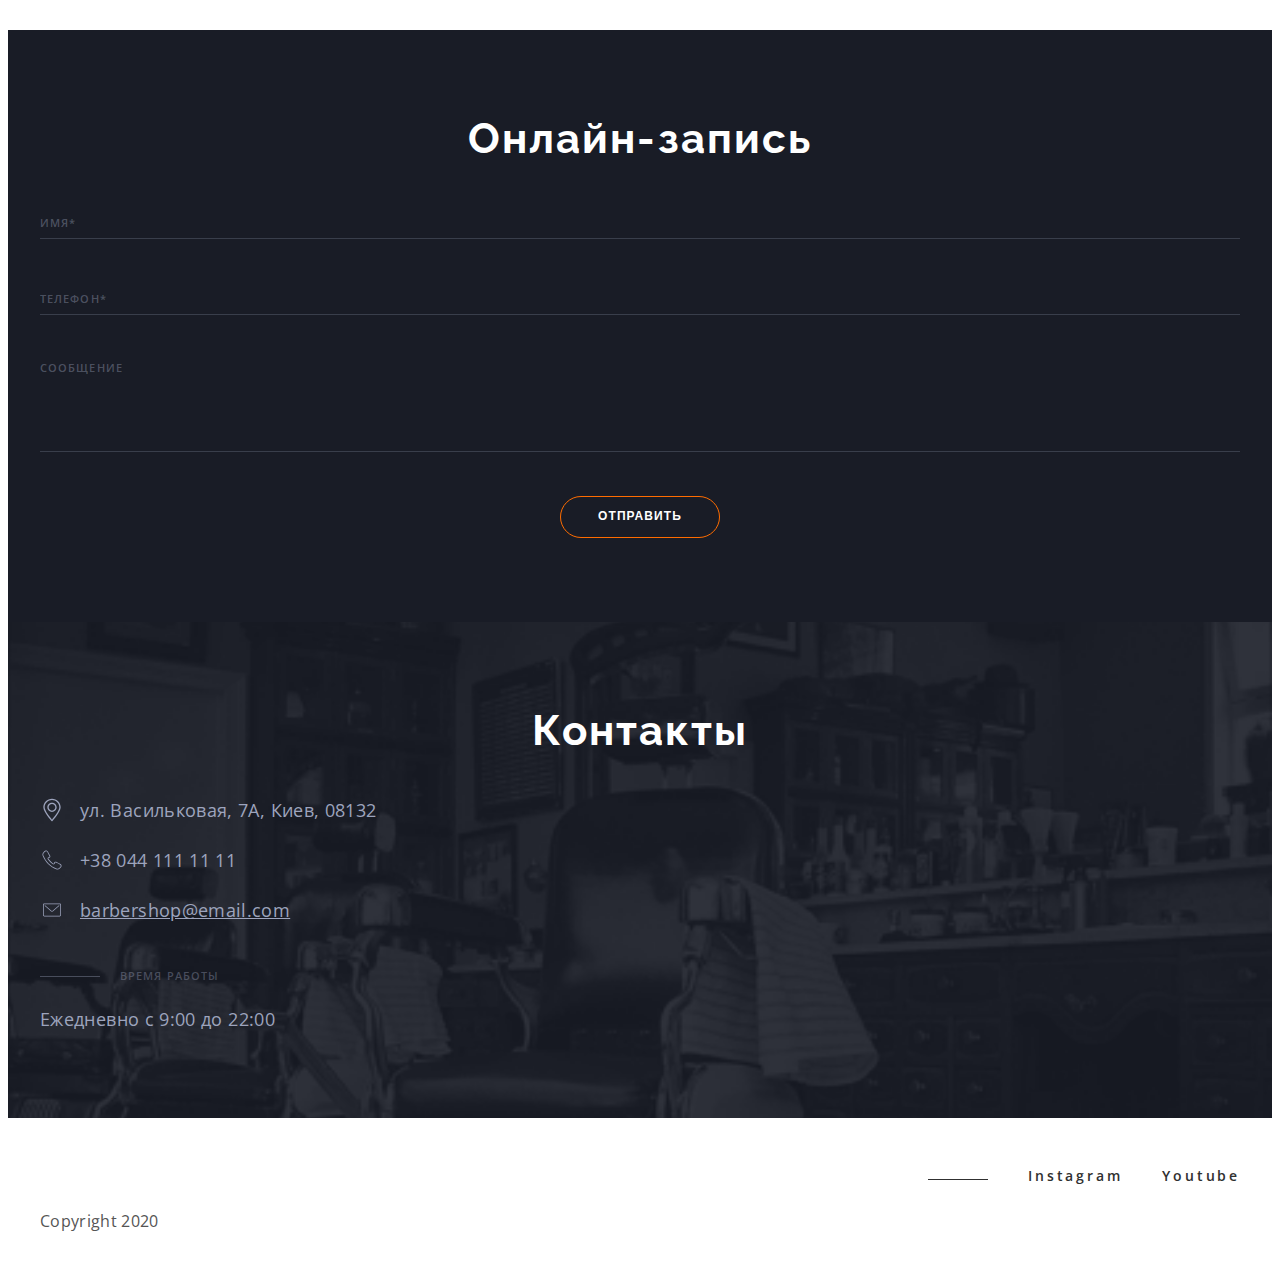
==== commit f2b88590: "fd" ====
--- a/index.html
+++ b/index.html
@@ -158,7 +158,7 @@
                 <div class="popularity">
                     <h3 class="popularity__subtitle subtitle">старая традиционная школа</h3>
                     <h2 class="popularity__title">Почему приходят именно к нам?</h2>
-                    <p class="popularity__text">О нас говорят только хорошее. Но лучше <br> 1 раз увидеть и прочувствовать, чем 10 раз прочитать. </p>
+                    <p class="popularity__text">О нас говорят только хорошее. Но лучше 1 раз увидеть и прочувствовать, чем 10 раз прочитать. </p>
                     <div class="popularity__container">
                         <ul class="popularity-list">
                             <li class="popularity__item">
@@ -392,7 +392,7 @@
                         <textarea placeholder="сообщение" class="recording__container--textarea" name="text" id="comments"></textarea>
                     </div>
                 </form>
-                <div class="recordibg__container--btn">
+                <div class="recording__container--btn">
                      <button class="recording__btn" type="button">отправить</button>
                 </div>
             </div>
--- a/css/portfolio.min.css
+++ b/css/portfolio.min.css
@@ -1 +1 @@
-body{color:#555;font-family:Open Sans,sans-serif;font-size:16px;line-height:1.63;letter-spacing:.02em;background:#fff}body.modal-open{overflow:hidden}:hover,:focus{outline:none}h1,h2,h3,h4,h5,h6,p,ul{margin:0}ul{padding:0;list-style:none}a{text-decoration:none}img{display:block;max-width:100%;height:auto}button{cursor:pointer;padding:0;border:none;color:inherit;background-color:transparent}.container{padding-right:31px;padding-left:31px;margin:0 auto}@media screen and (min-width: 480px){.container{width:480px}}@media screen and (min-width: 768px){.container{width:768px}}@media screen and (min-width: 1200px){.container{width:1200px}}.container__no--padding{margin:0 auto;max-width:480px;padding:40px 31px}@media screen and (min-width: 768px){.container__no--padding{width:768px}}@media screen and (min-width: 1200px){.container__no--padding{width:1200px}}.section{padding:84px 0}.footer__section{padding:44px 0}.section--black{padding:84px 0;background-color:#191c26}.recording__btn{font-weight:600;font-size:12px;line-height:1.33;letter-spacing:.09em;text-transform:uppercase;color:#fff;border:1px solid #ff6c00;-webkit-box-sizing:border-box;box-sizing:border-box;border-radius:25px;padding:12px 37px}.recording__btn:hover,.recording__btn:focus{background-color:#ff6c00}.footer__title{font-family:Raleway;font-style:normal;font-weight:700;font-size:42px;line-height:1.17;text-align:center;letter-spacing:.05em;color:#fff}.recording__form{margin:44px 0}.recording__container{display:-webkit-box;display:-ms-flexbox;display:flex;-webkit-box-orient:vertical;-webkit-box-direction:normal;-ms-flex-direction:column;flex-direction:column}.recording__container:not(:last-child){margin-bottom:44px}.recording__container--input{list-style:none;border:none;background-color:transparent;color:#fff;font-family:Open Sans;border-bottom:1px solid #9DA4BD40;font-style:normal;font-weight:600;font-size:11px;line-height:1.36px;letter-spacing:.1em;text-transform:uppercase;padding:8px 0}.recording__container--input::-webkit-input-placeholder{color:rgba(157,164,189,.4)}.recording__container--input::-moz-placeholder{color:rgba(157,164,189,.4)}.recording__container--input:-ms-input-placeholder{color:rgba(157,164,189,.4)}.recording__container--input::-ms-input-placeholder{color:rgba(157,164,189,.4)}.recording__container--input::placeholder{color:rgba(157,164,189,.4)}.recording__container--input:hover,.recording__container--input:focus{color:#fff;border-color:#fff}.recording__container--input:hover::-webkit-input-placeholder, .recording__container--input:focus::-webkit-input-placeholder{color:#fff}.recording__container--input:hover::-moz-placeholder, .recording__container--input:focus::-moz-placeholder{color:#fff}.recording__container--input:hover:-ms-input-placeholder, .recording__container--input:focus:-ms-input-placeholder{color:#fff}.recording__container--input:hover::-ms-input-placeholder, .recording__container--input:focus::-ms-input-placeholder{color:#fff}.recording__container--input:hover::placeholder,.recording__container--input:focus::placeholder{color:#fff}.recording__container--textarea{resize:none;border:none;height:76px;background-color:transparent;border-bottom:1px solid #9DA4BD40;color:#fff;font-family:Open Sans;font-style:normal;font-weight:600;font-size:11px;line-height:1.36px;letter-spacing:.1em;text-transform:uppercase;padding:8px 0}.recording__container--textarea:hover,.recording__container--textarea:focus{color:#fff;border-color:#fff}.recording__container--textarea::-webkit-input-placeholder{color:rgba(157,164,189,.4)}.recording__container--textarea::-moz-placeholder{color:rgba(157,164,189,.4)}.recording__container--textarea:-ms-input-placeholder{color:rgba(157,164,189,.4)}.recording__container--textarea::-ms-input-placeholder{color:rgba(157,164,189,.4)}.recording__container--textarea::placeholder{color:rgba(157,164,189,.4)}.recording__container--textarea:hover::-webkit-input-placeholder, .recording__container--textarea:focus::-webkit-input-placeholder{color:#fff}.recording__container--textarea:hover::-moz-placeholder, .recording__container--textarea:focus::-moz-placeholder{color:#fff}.recording__container--textarea:hover:-ms-input-placeholder, .recording__container--textarea:focus:-ms-input-placeholder{color:#fff}.recording__container--textarea:hover::-ms-input-placeholder, .recording__container--textarea:focus::-ms-input-placeholder{color:#fff}.recording__container--textarea:hover::placeholder,.recording__container--textarea:focus::placeholder{color:#fff}.recordibg__container--btn{display:-webkit-box;display:-ms-flexbox;display:flex;text-align:center;-webkit-box-pack:center;-ms-flex-pack:center;justify-content:center}.section__img{background-image:url("../image/imgfooter.png");background-repeat:no-repeat;background-size:cover;background-position:center}@media(mib-device-pixel-radio: 2),(-webkit-min-device-pixel-ratio: 2),(min-resolution: 192dpi),(min-resolution: 2dppx){.section__img{background-image:url("../image/imgfooter@2x.png")}}.footer__text{font-family:Open Sans;font-style:normal;font-weight:normal;font-size:18px;line-height:30px;letter-spacing:.02em;color:#9da4bd;margin-top:20px}.footer__adress--list{margin:40px 0 44px 0}.footer__adress--item:not(:last-child){margin-bottom:20px}.footer__adress--link{font-family:Open Sans;font-style:normal;font-weight:normal;font-size:18px;line-height:30px;letter-spacing:.02em;color:#9da4bd;display:-webkit-box;display:-ms-flexbox;display:flex;-webkit-box-align:center;-ms-flex-align:center;align-items:center}.footer__adress--link:focus,.footer__adress--link:hover{color:#fff}.footer__icon{margin-right:16px;fill:currentColor}.footer__adress--underline{text-decoration:underline}.footer__social--link{font-weight:600;font-size:14px;line-height:1.36;letter-spacing:.2em;color:#303030}.footer__social--link:focus,.footer__social--link:hover{color:#ff6c00}.footer__social--item:not(:last-child){position:relative;margin-left:auto;margin-right:40px;padding-left:100px}.footer__social--item:not(:last-child)::after{position:absolute;left:0;bottom:8.5px;content:"";width:60px;height:1px;background-color:#303030}.footer__social{display:-webkit-box;display:-ms-flexbox;display:flex;margin-right:auto;margin-bottom:20px}.header__section{background-color:#2f303a;height:100vh;width:100vw;min-height:437px;background-image:-webkit-gradient(linear, left top, left bottom, from(#191C2620), to(#191C2620)),url("../image/Sliderheaderm.jpg");background-image:linear-gradient(#191C2620, #191C2620),url("../image/Sliderheaderm.jpg");background-repeat:no-repeat;background-size:cover;background-position:center}@media(min-device-pixel-ratio: 2),(-webkit-min-device-pixel-ratio: 2),(min-resolution: 192dpi),(min-resolution: 2dppx){.header__section{background-image:url("../image/Sliderheaderm@2x.jpg")}}.header__container{display:-webkit-box;display:-ms-flexbox;display:flex;-webkit-box-pack:justify;-ms-flex-pack:justify;justify-content:space-between;-webkit-box-align:center;-ms-flex-align:center;align-items:center;margin-bottom:113px}.header__title{margin:20px 0;font-family:Raleway;font-weight:700;font-size:48px;line-height:1.17;letter-spacing:.05em;color:#fff}@media screen and (max-width: 360px){.header__title{font-size:42px}}.header__text{font-size:16px;line-height:1.63;letter-spacing:.02em;color:#9da4bd}.header__logo{fill:#fff}.button__open{fill:#fff}.header__list{max-width:306px}.mobile__menu{background-color:rgba(25,28,38,.2);-webkit-box-shadow:0px 4px 8px rgba(0,0,0,.04),0px 2px 4px rgba(0,0,0,.08),0px 1px 3px rgba(0,0,0,.16);box-shadow:0px 4px 8px rgba(0,0,0,.04),0px 2px 4px rgba(0,0,0,.08),0px 1px 3px rgba(0,0,0,.16);position:fixed;top:0;right:0;z-index:1;-webkit-transform:translateX(100%);transform:translateX(100%);height:100vh;width:100vw;-webkit-transition:-webkit-transform 650ms cubic-bezier(0.4, 0, 0.2, 1);transition:-webkit-transform 650ms cubic-bezier(0.4, 0, 0.2, 1);transition:transform 650ms cubic-bezier(0.4, 0, 0.2, 1);transition:transform 650ms cubic-bezier(0.4, 0, 0.2, 1), -webkit-transform 650ms cubic-bezier(0.4, 0, 0.2, 1)}.mobile__menu.is-open{-webkit-transform:translateX(0);transform:translateX(0)}.button__close{display:block;fill:#303030;margin-bottom:30px;margin-left:auto}.container__menu{overflow:auto;z-index:2;position:fixed;top:0;right:0;height:100vh;width:70vw;background-color:#fff;-webkit-box-shadow:-4px 0px 8px rgba(0,0,0,.04),-2px 0px 4px rgba(0,0,0,.08),-1px 0px 3px rgba(0,0,0,.16);box-shadow:-4px 0px 8px rgba(0,0,0,.04),-2px 0px 4px rgba(0,0,0,.08),-1px 0px 3px rgba(0,0,0,.16);padding:48px 31px 48px 40px}.nav__link{font-weight:600;font-size:18px;line-height:25px;letter-spacing:.1em;color:#303030}.nav__link:focus,.nav__link:hover{color:#ff6c00}.nav__item:not(:last-child){margin-bottom:24px}.contaks{margin-bottom:64px}.contaks__link{font-weight:600;font-size:18px;line-height:1.39;letter-spacing:.1em;text-transform:uppercase;color:#303030}.contaks__link:focus,.contaks__link:hover{color:#ff6c00}.contaks__item:not(:last-child){margin-bottom:24px}.nav__list{margin-bottom:64px}.header__social--link{font-weight:600;font-size:14px;line-height:1.36;letter-spacing:.2em;color:#303030}.header__social--link:focus,.header__social--link:hover{color:#ff6c00}.header__social--item:not(:last-child){margin-bottom:24px;position:relative}.header__social--item:not(:last-child)::after{position:absolute;left:0;bottom:8.5px;content:"";width:60px;height:1px;background-color:#303030}.header__social--item{padding-left:100px}@media screen and (max-width: 767px){.nav__link-color{color:#ff6c00}}.services__item{display:-webkit-box;display:-ms-flexbox;display:flex;-webkit-box-pack:justify;-ms-flex-pack:justify;justify-content:space-between;-webkit-box-align:baseline;-ms-flex-align:baseline;align-items:baseline;font-size:14px;line-height:2.14;letter-spacing:.02em;color:#9da4bd}.services__item::after{content:"";height:1px;-webkit-box-flex:1;-ms-flex-positive:1;flex-grow:1;background-color:rgba(157,164,189,.12);margin:0 6px}.services__item:not(:last-child){margin-bottom:20px}.services__item--textline{-webkit-box-ordinal-group:2;-ms-flex-order:1;order:1}.section__services{background:#111319;background-image:url("../image/imgservices.png");background-repeat:no-repeat;background-size:cover;background-position:center}@media(mib-device-pixel-radio: 2),(-webkit-min-device-pixel-ratio: 2),(min-resolution: 192dpi),(min-resolution: 2dppx){.section__services{background-image:url("/image/imgservices@2x.png")}}.services__list{background:-webkit-gradient(linear, left top, left bottom, from(#171A24), to(rgba(23, 26, 36, 0.2)));background:linear-gradient(180deg, #171A24 0%, rgba(23, 26, 36, 0.2) 100%);padding:30px;margin:44px 0 50px 0}.services__btn{font-weight:600;font-size:12px;line-height:1.33;letter-spacing:.09em;text-transform:uppercase;color:#fff;border:1px solid #ff6c00;-webkit-box-sizing:border-box;box-sizing:border-box;border-radius:25px;padding:12px 37px}.services__btn:hover,.services__btn:focus{background-color:#ff6c00}.services__container{display:-webkit-box;display:-ms-flexbox;display:flex;-webkit-box-pack:center;-ms-flex-pack:center;justify-content:center}.services__title{font-family:Raleway;font-weight:700;font-size:42px;line-height:1.17;letter-spacing:.05em;color:#fff;margin-top:20px}.section--grey{background-color:#f7f7f7}.command__title{font-family:Raleway;font-weight:700;font-size:42px;line-height:1.17;letter-spacing:.05em;margin:20px 0 40px 0;color:#303030}.container__masters{display:-webkit-box;display:-ms-flexbox;display:flex;-webkit-box-align:center;-ms-flex-align:center;align-items:center;-webkit-box-orient:vertical;-webkit-box-direction:normal;-ms-flex-direction:column;flex-direction:column;margin:30px 0}.social{display:-webkit-box;display:-ms-flexbox;display:flex;-webkit-box-pack:center;-ms-flex-pack:center;justify-content:center;-webkit-box-align:center;-ms-flex-align:center;align-items:center}.command-item:not(:last-child){margin-bottom:64px}.command__title--masters{font-size:18px;line-height:1.39;letter-spacing:.02em;color:#303030;margin-bottom:8px}.command__text{font-size:14px;line-height:1.36;text-align:center;letter-spacing:.02em;color:#ff6c00}.social__item:not(:last-child){margin-right:10px}.social__link{display:-webkit-box;display:-ms-flexbox;display:flex;-webkit-box-pack:center;-ms-flex-pack:center;justify-content:center;-webkit-box-align:center;-ms-flex-align:center;align-items:center;width:44px;height:44px;background-color:#fff;border-radius:50%;fill:#303030}.social__link:hover .social__icon,.social__link:focus .social__icon{fill:#ff6c00}.entry__title{font-family:Raleway;font-weight:700;font-size:28px;line-height:1.18;letter-spacing:.05em;color:#303030;margin:20px 0}.entry__text{font-size:16px;line-height:1.63;letter-spacing:.02em;color:#555}.entry__text--style{margin:20px 0 40px 0}.popularity__title{font-family:Raleway;font-weight:700;font-size:42px;line-height:1.17;letter-spacing:.05em;margin:20px 0;color:#303030}.popularity__text{font-size:18px;line-height:1.67;letter-spacing:.02em}.popularity-list{margin-top:44px;display:-webkit-box;display:-ms-flexbox;display:flex;-ms-flex-wrap:wrap;flex-wrap:wrap;-webkit-box-pack:center;-ms-flex-pack:center;justify-content:center;-webkit-box-align:center;-ms-flex-align:center;align-items:center}.popularity__item{width:114px;height:133px;background-color:#f7f7f7;display:-webkit-box;display:-ms-flexbox;display:flex;-ms-flex-wrap:wrap;flex-wrap:wrap;-webkit-box-pack:center;-ms-flex-pack:center;justify-content:center;-webkit-box-align:center;-ms-flex-align:center;align-items:center;padding:20px 29.5px}.popularity__item:nth-child(odd){margin-right:30px}.popularity__item:nth-child(even){margin-top:30px}@media screen and (min-width: 420px){.popularity__item{width:164px}}@media screen and (min-width: 480px){.popularity__item{width:193px}}.popularity__count{display:block;text-align:center;font-weight:700;font-size:42px;line-height:1.36;letter-spacing:.05em;color:#303030;display:-webkit-box;display:-ms-flexbox;display:flex;-webkit-box-pack:center;-ms-flex-pack:center;justify-content:center}.popularity__count::after{content:"+";text-align:center;font-weight:600;font-size:16px;line-height:1.38;color:#ff6c00;margin-top:5px}.popularity__item--text{text-align:center;font-weight:600;font-size:11px;line-height:1.36;color:#303030}.works__list{margin-top:44px}.works__item:not(:last-child){margin-bottom:30px}.visually-hidden{position:absolute;width:1px;height:1px;margin:-1px;padding:0;overflow:hidden;border:0;clip:rect(0 0 0 0)}.subtitle--grey{color:#9DA4BD60;position:relative;font-weight:600;font-size:11px;line-height:1.36;letter-spacing:.1em;text-transform:uppercase;padding-left:80px}.subtitle--grey::after{position:absolute;left:0;top:7px;content:"";width:60px;height:1px;background-color:#9DA4BD60}.subtitle{color:#303030;position:relative;font-weight:600;font-size:11px;line-height:1.36;letter-spacing:.1em;text-transform:uppercase;padding-left:80px}.subtitle::after{position:absolute;left:0;top:7px;content:"";width:60px;height:1px;background-color:#303030}.order__btn{font-weight:600;font-size:12px;line-height:1.33;letter-spacing:.09em;text-transform:uppercase;color:#303030;border:1px solid #ff6c00;-webkit-box-sizing:border-box;box-sizing:border-box;border-radius:25px;padding:12px 37px}.order__btn:hover,.order__btn:focus{background-color:#ff6c00;color:#fff}/*# sourceMappingURL=portfolio.min.css.map */+body{color:#555;font-family:Open Sans,sans-serif;font-size:16px;line-height:1.63;letter-spacing:.02em;background:#fff}body.modal-open{overflow:hidden}:hover,:focus{outline:none}h1,h2,h3,h4,h5,h6,p,ul{margin:0}ul{padding:0;list-style:none}a{text-decoration:none}img{display:block;max-width:100%;height:auto}button{cursor:pointer;padding:0;border:none;color:inherit;background-color:transparent}.container{padding-right:31px;padding-left:31px;margin:0 auto}@media screen and (min-width: 480px){.container{width:480px}}@media screen and (min-width: 768px){.container{width:768px}}@media screen and (min-width: 1200px){.container{width:1200px}}.container__no--padding{margin:0 auto;max-width:480px;padding:40px 31px}@media screen and (min-width: 768px){.container__no--padding{width:768px}}@media screen and (min-width: 1200px){.container__no--padding{width:1200px}}.section{padding:84px 0}.footer__section{padding:44px 0}.section--black{padding:84px 0;background-color:#191c26}.recording__btn{font-weight:600;font-size:12px;line-height:1.33;letter-spacing:.09em;text-transform:uppercase;color:#fff;border:1px solid #ff6c00;-webkit-box-sizing:border-box;box-sizing:border-box;border-radius:25px;padding:12px 37px}.recording__btn:hover,.recording__btn:focus{background-color:#ff6c00}@media screen and (max-width: 420px){.recording__btn{padding:12px 15px}}.footer__title{font-family:Raleway;font-style:normal;font-weight:700;font-size:42px;line-height:1.17;text-align:center;letter-spacing:.05em;color:#fff}@media screen and (max-width: 420px){.footer__title{font-size:32px}}.recording__form{margin:44px 0}.recording__container{display:-webkit-box;display:-ms-flexbox;display:flex;-webkit-box-orient:vertical;-webkit-box-direction:normal;-ms-flex-direction:column;flex-direction:column}.recording__container:not(:last-child){margin-bottom:44px}.recording__container--input{list-style:none;border:none;background-color:transparent;color:#fff;font-family:Open Sans;border-bottom:1px solid #9DA4BD40;font-style:normal;font-weight:600;font-size:11px;line-height:1.36px;letter-spacing:.1em;text-transform:uppercase;padding:8px 0}.recording__container--input::-webkit-input-placeholder{color:rgba(157,164,189,.4)}.recording__container--input::-moz-placeholder{color:rgba(157,164,189,.4)}.recording__container--input:-ms-input-placeholder{color:rgba(157,164,189,.4)}.recording__container--input::-ms-input-placeholder{color:rgba(157,164,189,.4)}.recording__container--input::placeholder{color:rgba(157,164,189,.4)}.recording__container--input:hover,.recording__container--input:focus{color:#fff;border-color:#fff}.recording__container--input:hover::-webkit-input-placeholder, .recording__container--input:focus::-webkit-input-placeholder{color:#fff}.recording__container--input:hover::-moz-placeholder, .recording__container--input:focus::-moz-placeholder{color:#fff}.recording__container--input:hover:-ms-input-placeholder, .recording__container--input:focus:-ms-input-placeholder{color:#fff}.recording__container--input:hover::-ms-input-placeholder, .recording__container--input:focus::-ms-input-placeholder{color:#fff}.recording__container--input:hover::placeholder,.recording__container--input:focus::placeholder{color:#fff}.recording__container--textarea{resize:none;border:none;height:76px;background-color:transparent;border-bottom:1px solid #9DA4BD40;color:#fff;font-family:Open Sans;font-style:normal;font-weight:600;font-size:11px;line-height:1.36px;letter-spacing:.1em;text-transform:uppercase;padding:8px 0}.recording__container--textarea:hover,.recording__container--textarea:focus{color:#fff;border-color:#fff}.recording__container--textarea::-webkit-input-placeholder{color:rgba(157,164,189,.4)}.recording__container--textarea::-moz-placeholder{color:rgba(157,164,189,.4)}.recording__container--textarea:-ms-input-placeholder{color:rgba(157,164,189,.4)}.recording__container--textarea::-ms-input-placeholder{color:rgba(157,164,189,.4)}.recording__container--textarea::placeholder{color:rgba(157,164,189,.4)}.recording__container--textarea:hover::-webkit-input-placeholder, .recording__container--textarea:focus::-webkit-input-placeholder{color:#fff}.recording__container--textarea:hover::-moz-placeholder, .recording__container--textarea:focus::-moz-placeholder{color:#fff}.recording__container--textarea:hover:-ms-input-placeholder, .recording__container--textarea:focus:-ms-input-placeholder{color:#fff}.recording__container--textarea:hover::-ms-input-placeholder, .recording__container--textarea:focus::-ms-input-placeholder{color:#fff}.recording__container--textarea:hover::placeholder,.recording__container--textarea:focus::placeholder{color:#fff}.recording__container--btn{display:-webkit-box;display:-ms-flexbox;display:flex;text-align:center;-webkit-box-pack:center;-ms-flex-pack:center;justify-content:center}.section__img{background-image:url("../image/imgfooter.png");background-repeat:no-repeat;background-size:cover;background-position:center}@media(mib-device-pixel-radio: 2),(-webkit-min-device-pixel-ratio: 2),(min-resolution: 192dpi),(min-resolution: 2dppx){.section__img{background-image:url("../image/imgfooter@2x.png")}}.footer__text{font-family:Open Sans;font-style:normal;font-weight:normal;font-size:18px;line-height:30px;letter-spacing:.02em;color:#9da4bd;margin-top:20px}.footer__adress--list{margin:40px 0 44px 0}.footer__adress--item:not(:last-child){margin-bottom:20px}.footer__adress--link{font-family:Open Sans;font-style:normal;font-weight:normal;font-size:18px;line-height:30px;letter-spacing:.02em;color:#9da4bd;display:-webkit-box;display:-ms-flexbox;display:flex;-webkit-box-align:center;-ms-flex-align:center;align-items:center}.footer__adress--link:focus,.footer__adress--link:hover{color:#fff}.footer__icon{margin-right:16px;fill:currentColor}.footer__adress--underline{text-decoration:underline}.footer__social--link{font-weight:600;font-size:14px;line-height:1.36;letter-spacing:.2em;color:#303030}.footer__social--link:focus,.footer__social--link:hover{color:#ff6c00}.footer__social--item:not(:last-child){position:relative;margin-left:auto;margin-right:40px;padding-left:100px}.footer__social--item:not(:last-child)::after{position:absolute;left:0;bottom:8.5px;content:"";width:60px;height:1px;background-color:#303030}@media screen and (max-width: 420px){.footer__social--item:not(:last-child){padding-left:80px}}.footer__social{display:-webkit-box;display:-ms-flexbox;display:flex;margin-right:auto;margin-bottom:20px}.header__section{background-color:#2f303a;height:100vh;width:100vw;min-height:437px;background-image:-webkit-gradient(linear, left top, left bottom, from(#191C2620), to(#191C2620)),url("../image/Sliderheaderm.jpg");background-image:linear-gradient(#191C2620, #191C2620),url("../image/Sliderheaderm.jpg");background-repeat:no-repeat;background-size:cover;background-position:center}@media(min-device-pixel-ratio: 2),(-webkit-min-device-pixel-ratio: 2),(min-resolution: 192dpi),(min-resolution: 2dppx){.header__section{background-image:url("../image/Sliderheaderm@2x.jpg")}}.header__container{display:-webkit-box;display:-ms-flexbox;display:flex;-webkit-box-pack:justify;-ms-flex-pack:justify;justify-content:space-between;-webkit-box-align:center;-ms-flex-align:center;align-items:center;margin-bottom:113px}.header__title{margin:20px 0;font-family:Raleway;font-weight:700;font-size:48px;line-height:1.17;letter-spacing:.05em;color:#fff}@media screen and (max-width: 360px){.header__title{font-size:42px}}.header__text{font-size:16px;line-height:1.63;letter-spacing:.02em;color:#9da4bd}.header__logo{fill:#fff}.button__open{fill:#fff}.header__list{max-width:306px}.mobile__menu{background-color:rgba(25,28,38,.2);-webkit-box-shadow:0px 4px 8px rgba(0,0,0,.04),0px 2px 4px rgba(0,0,0,.08),0px 1px 3px rgba(0,0,0,.16);box-shadow:0px 4px 8px rgba(0,0,0,.04),0px 2px 4px rgba(0,0,0,.08),0px 1px 3px rgba(0,0,0,.16);position:fixed;top:0;right:0;z-index:1;-webkit-transform:translateX(100%);transform:translateX(100%);height:100vh;width:100vw;-webkit-transition:-webkit-transform 650ms cubic-bezier(0.4, 0, 0.2, 1);transition:-webkit-transform 650ms cubic-bezier(0.4, 0, 0.2, 1);transition:transform 650ms cubic-bezier(0.4, 0, 0.2, 1);transition:transform 650ms cubic-bezier(0.4, 0, 0.2, 1), -webkit-transform 650ms cubic-bezier(0.4, 0, 0.2, 1)}.mobile__menu.is-open{-webkit-transform:translateX(0);transform:translateX(0)}.button__close{display:block;fill:#303030;margin-bottom:30px;margin-left:auto}.container__menu{overflow:auto;z-index:2;position:fixed;top:0;right:0;height:100vh;width:70vw;background-color:#fff;-webkit-box-shadow:-4px 0px 8px rgba(0,0,0,.04),-2px 0px 4px rgba(0,0,0,.08),-1px 0px 3px rgba(0,0,0,.16);box-shadow:-4px 0px 8px rgba(0,0,0,.04),-2px 0px 4px rgba(0,0,0,.08),-1px 0px 3px rgba(0,0,0,.16);padding:48px 31px 48px 40px}.nav__link{font-weight:600;font-size:18px;line-height:25px;letter-spacing:.1em;color:#303030;-webkit-transition:-webkit-transform 2250ms cubic-bezier(0.4, 0, 0.2, 1);transition:-webkit-transform 2250ms cubic-bezier(0.4, 0, 0.2, 1);transition:transform 2250ms cubic-bezier(0.4, 0, 0.2, 1);transition:transform 2250ms cubic-bezier(0.4, 0, 0.2, 1), -webkit-transform 2250ms cubic-bezier(0.4, 0, 0.2, 1)}.nav__link:focus,.nav__link:hover{color:#ff6c00}.nav__item:not(:last-child){margin-bottom:24px}.contaks{margin-bottom:64px}.contaks__link{font-weight:600;font-size:18px;line-height:1.39;letter-spacing:.1em;text-transform:uppercase;color:#303030}.contaks__link:focus,.contaks__link:hover{color:#ff6c00}@media screen and (max-width: 420px){.contaks__link{font-size:14px}}.contaks__item:not(:last-child){margin-bottom:24px}.nav__list{margin-bottom:64px}.header__social--link{font-weight:600;font-size:14px;line-height:1.36;letter-spacing:.2em;color:#303030}.header__social--link:focus,.header__social--link:hover{color:#ff6c00}.header__social--item:not(:last-child){margin-bottom:24px;position:relative}.header__social--item:not(:last-child)::after{position:absolute;left:0;bottom:8.5px;content:"";width:60px;height:1px;background-color:#303030}.header__social--item{padding-left:80px}@media screen and (max-width: 767px){.nav__link-color{color:#ff6c00}}.services__item{display:-webkit-box;display:-ms-flexbox;display:flex;-webkit-box-pack:justify;-ms-flex-pack:justify;justify-content:space-between;-webkit-box-align:baseline;-ms-flex-align:baseline;align-items:baseline;font-size:14px;line-height:2.14;letter-spacing:.02em;color:#9da4bd}.services__item::after{content:"";height:1px;-webkit-box-flex:1;-ms-flex-positive:1;flex-grow:1;background-color:rgba(157,164,189,.12);margin:0 6px}.services__item:not(:last-child){margin-bottom:20px}@media screen and (max-width: 420px){.services__item{font-size:10px}}.services__item--textline{-webkit-box-ordinal-group:2;-ms-flex-order:1;order:1}.section__services{background:#111319;background-image:url("../image/imgservices.png");background-repeat:no-repeat;background-size:cover;background-position:center}@media(mib-device-pixel-radio: 2),(-webkit-min-device-pixel-ratio: 2),(min-resolution: 192dpi),(min-resolution: 2dppx){.section__services{background-image:url("/image/imgservices@2x.png")}}.services__list{background:-webkit-gradient(linear, left top, left bottom, from(#171A24), to(rgba(23, 26, 36, 0.2)));background:linear-gradient(180deg, #171A24 0%, rgba(23, 26, 36, 0.2) 100%);padding:30px;margin:44px 0 50px 0}.services__btn{font-weight:600;font-size:12px;line-height:1.33;letter-spacing:.09em;text-transform:uppercase;color:#fff;border:1px solid #ff6c00;-webkit-box-sizing:border-box;box-sizing:border-box;border-radius:25px;padding:12px 37px}.services__btn:hover,.services__btn:focus{background-color:#ff6c00}@media screen and (max-width: 420px){.services__btn{padding:12px 15px}}.services__container{display:-webkit-box;display:-ms-flexbox;display:flex;-webkit-box-pack:center;-ms-flex-pack:center;justify-content:center}.services__title{font-family:Raleway;font-weight:700;font-size:42px;line-height:1.17;letter-spacing:.05em;color:#fff;margin-top:20px}@media screen and (max-width: 420px){.services__title{font-size:32px}}.section--grey{background-color:#f7f7f7}.command__title{font-family:Raleway;font-weight:700;font-size:42px;line-height:1.17;letter-spacing:.05em;margin:20px 0 40px 0;color:#303030}@media screen and (max-width: 420px){.command__title{font-size:32px}}.container__masters{display:-webkit-box;display:-ms-flexbox;display:flex;-webkit-box-align:center;-ms-flex-align:center;align-items:center;-webkit-box-orient:vertical;-webkit-box-direction:normal;-ms-flex-direction:column;flex-direction:column;margin:30px 0}.social{display:-webkit-box;display:-ms-flexbox;display:flex;-webkit-box-pack:center;-ms-flex-pack:center;justify-content:center;-webkit-box-align:center;-ms-flex-align:center;align-items:center}.command-item:not(:last-child){margin-bottom:64px}.command__title--masters{font-size:18px;line-height:1.39;letter-spacing:.02em;color:#303030;margin-bottom:8px}.command__text{font-size:14px;line-height:1.36;text-align:center;letter-spacing:.02em;color:#ff6c00}.social__item:not(:last-child){margin-right:10px}.social__link{display:-webkit-box;display:-ms-flexbox;display:flex;-webkit-box-pack:center;-ms-flex-pack:center;justify-content:center;-webkit-box-align:center;-ms-flex-align:center;align-items:center;width:44px;height:44px;background-color:#fff;border-radius:50%;fill:#303030}.social__link:hover .social__icon,.social__link:focus .social__icon{fill:#ff6c00}.entry__title{font-family:Raleway;font-weight:700;font-size:28px;line-height:1.18;letter-spacing:.05em;color:#303030;margin:20px 0}.entry__text{font-size:16px;line-height:1.63;letter-spacing:.02em;color:#555}.entry__text--style{margin:20px 0 40px 0}.popularity__title{font-family:Raleway;font-weight:700;font-size:42px;line-height:1.17;letter-spacing:.05em;margin:20px 0;color:#303030}@media screen and (max-width: 420px){.popularity__title{font-size:32px}}.popularity__text{font-size:18px;line-height:1.67;letter-spacing:.02em}.popularity-list{margin-top:44px;display:-webkit-box;display:-ms-flexbox;display:flex;-ms-flex-wrap:wrap;flex-wrap:wrap;-webkit-box-pack:center;-ms-flex-pack:center;justify-content:center;-webkit-box-align:center;-ms-flex-align:center;align-items:center}.popularity__item{width:114px;height:133px;background-color:#f7f7f7;display:-webkit-box;display:-ms-flexbox;display:flex;-ms-flex-wrap:wrap;flex-wrap:wrap;-webkit-box-pack:center;-ms-flex-pack:center;justify-content:center;-webkit-box-align:center;-ms-flex-align:center;align-items:center;padding:20px 29.5px}.popularity__item:nth-child(odd){margin-right:30px}.popularity__item:nth-child(even){margin-top:30px}@media screen and (min-width: 420px){.popularity__item{width:164px}}@media screen and (min-width: 480px){.popularity__item{width:193px}}.popularity__count{display:block;text-align:center;font-weight:700;font-size:42px;line-height:1.36;letter-spacing:.05em;color:#303030;display:-webkit-box;display:-ms-flexbox;display:flex;-webkit-box-pack:center;-ms-flex-pack:center;justify-content:center}.popularity__count::after{content:"+";text-align:center;font-weight:600;font-size:16px;line-height:1.38;color:#ff6c00;margin-top:5px}.popularity__item--text{text-align:center;font-weight:600;font-size:11px;line-height:1.36;color:#303030}.works__list{margin-top:44px}.works__item:not(:last-child){margin-bottom:30px}.visually-hidden{position:absolute;width:1px;height:1px;margin:-1px;padding:0;overflow:hidden;border:0;clip:rect(0 0 0 0)}.subtitle--grey{color:#9DA4BD60;position:relative;font-weight:600;font-size:11px;line-height:1.36;letter-spacing:.1em;text-transform:uppercase;padding-left:80px}.subtitle--grey::after{position:absolute;left:0;top:7px;content:"";width:60px;height:1px;background-color:#9DA4BD60}.subtitle{color:#303030;position:relative;font-weight:600;font-size:11px;line-height:1.36;letter-spacing:.1em;text-transform:uppercase;padding-left:80px}.subtitle::after{position:absolute;left:0;top:7px;content:"";width:60px;height:1px;background-color:#303030}.order__btn{font-weight:600;font-size:12px;line-height:1.33;letter-spacing:.09em;text-transform:uppercase;color:#303030;border:1px solid #ff6c00;-webkit-box-sizing:border-box;box-sizing:border-box;border-radius:25px;padding:12px 37px}.order__btn:hover,.order__btn:focus{background-color:#ff6c00;color:#fff}@media screen and (max-width: 420px){.order__btn{padding:12px 15px}}/*# sourceMappingURL=portfolio.min.css.map */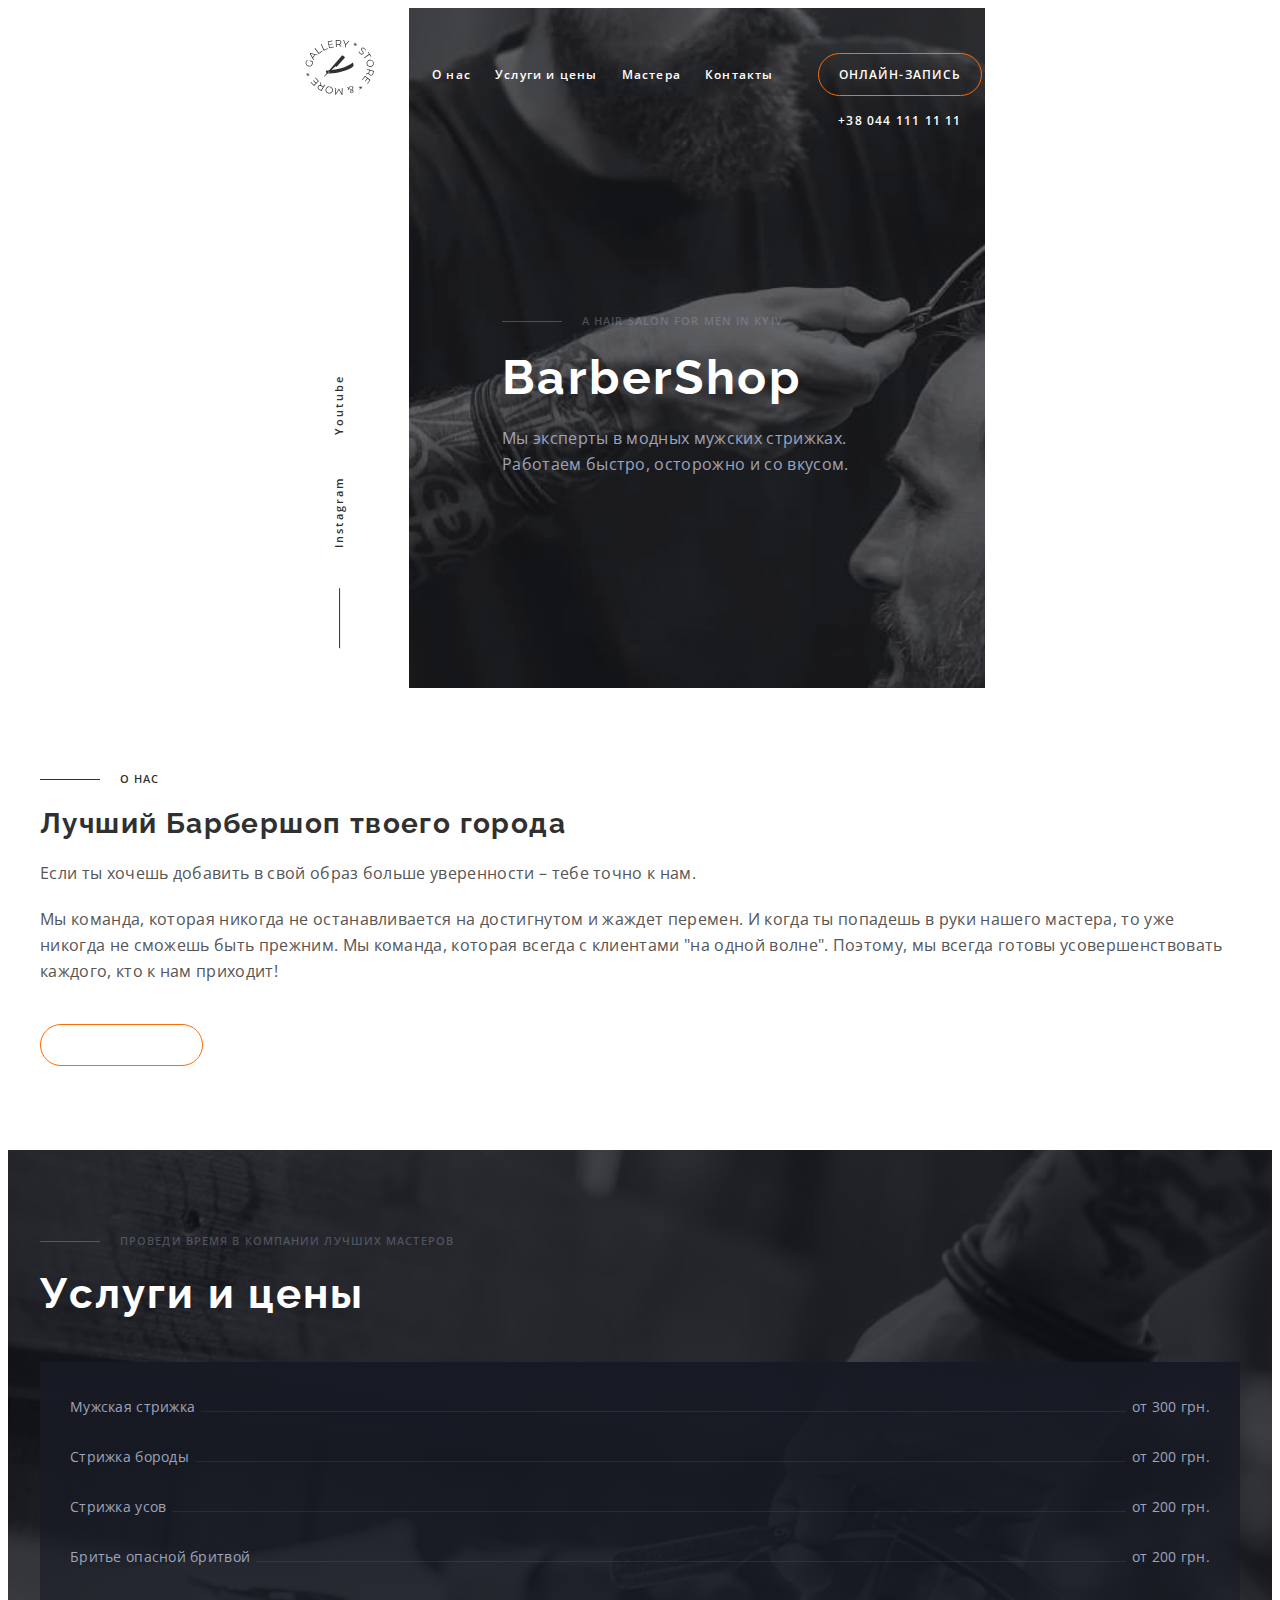
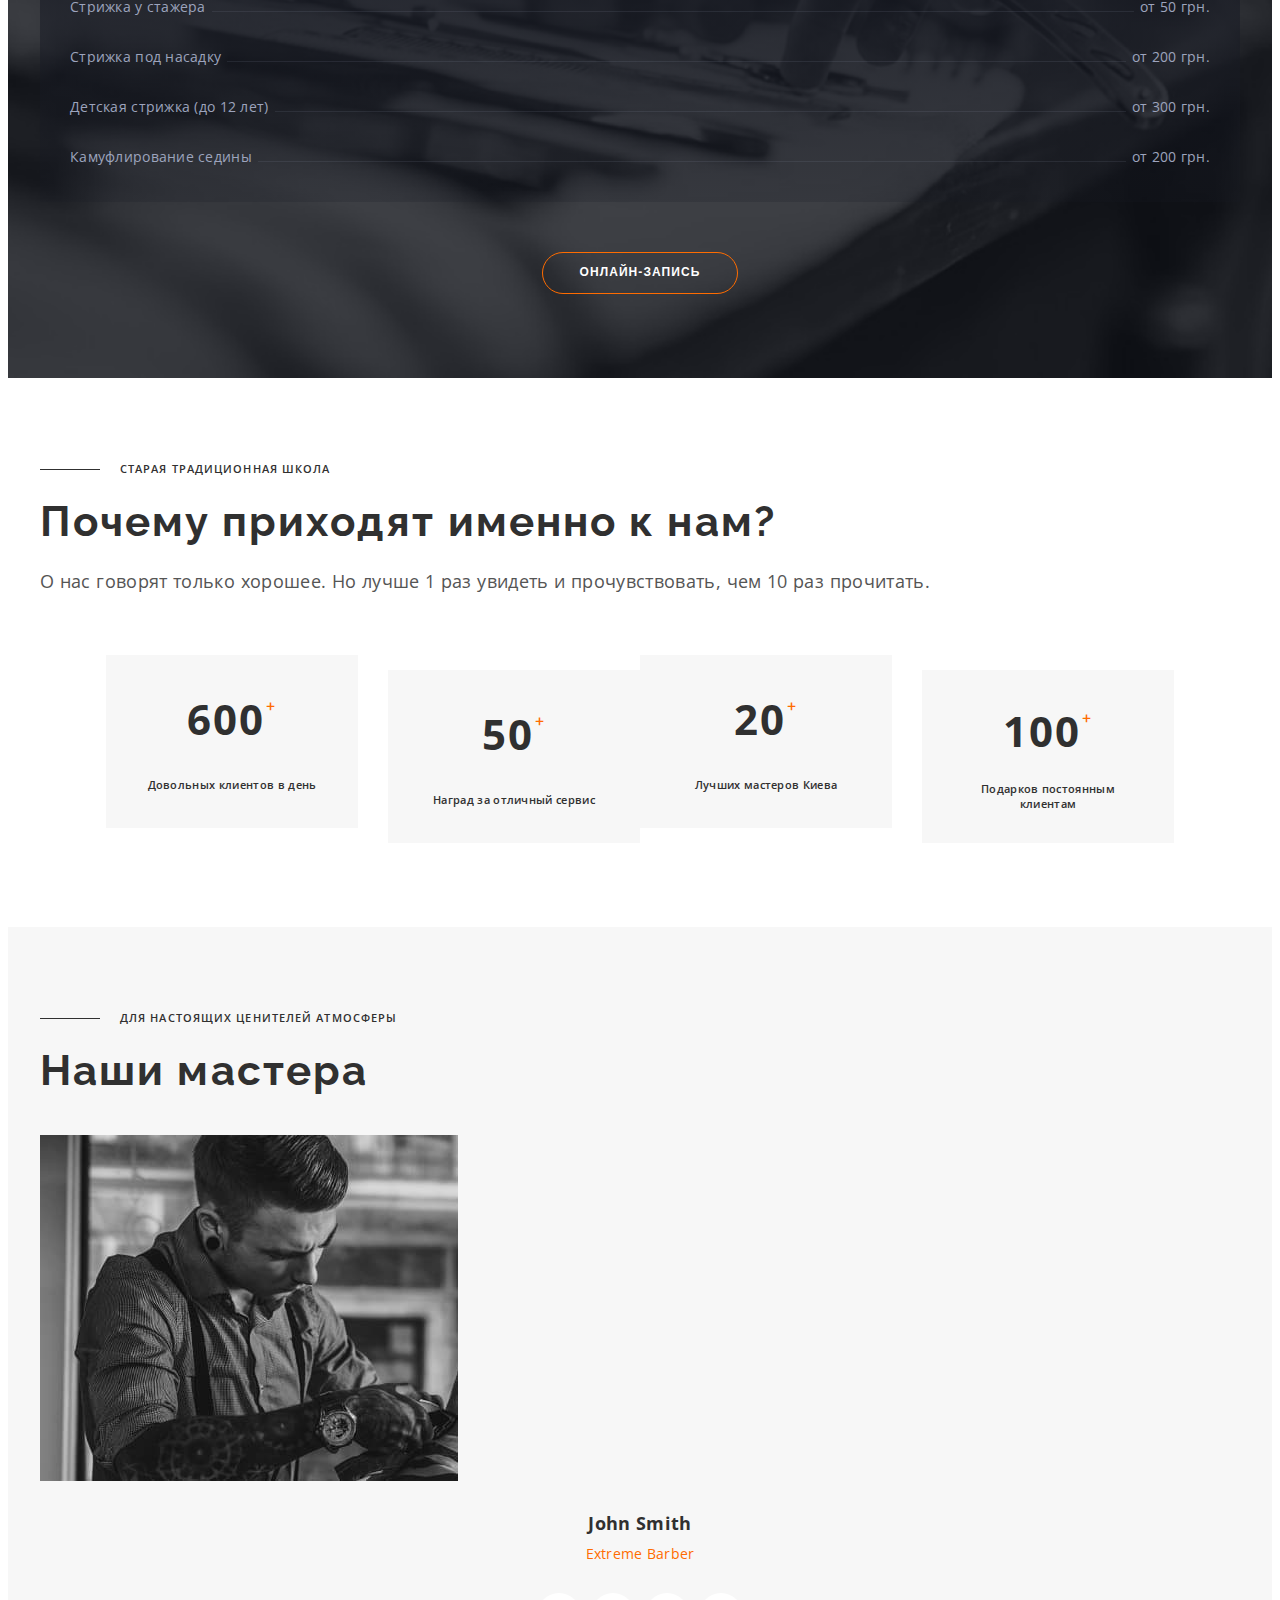
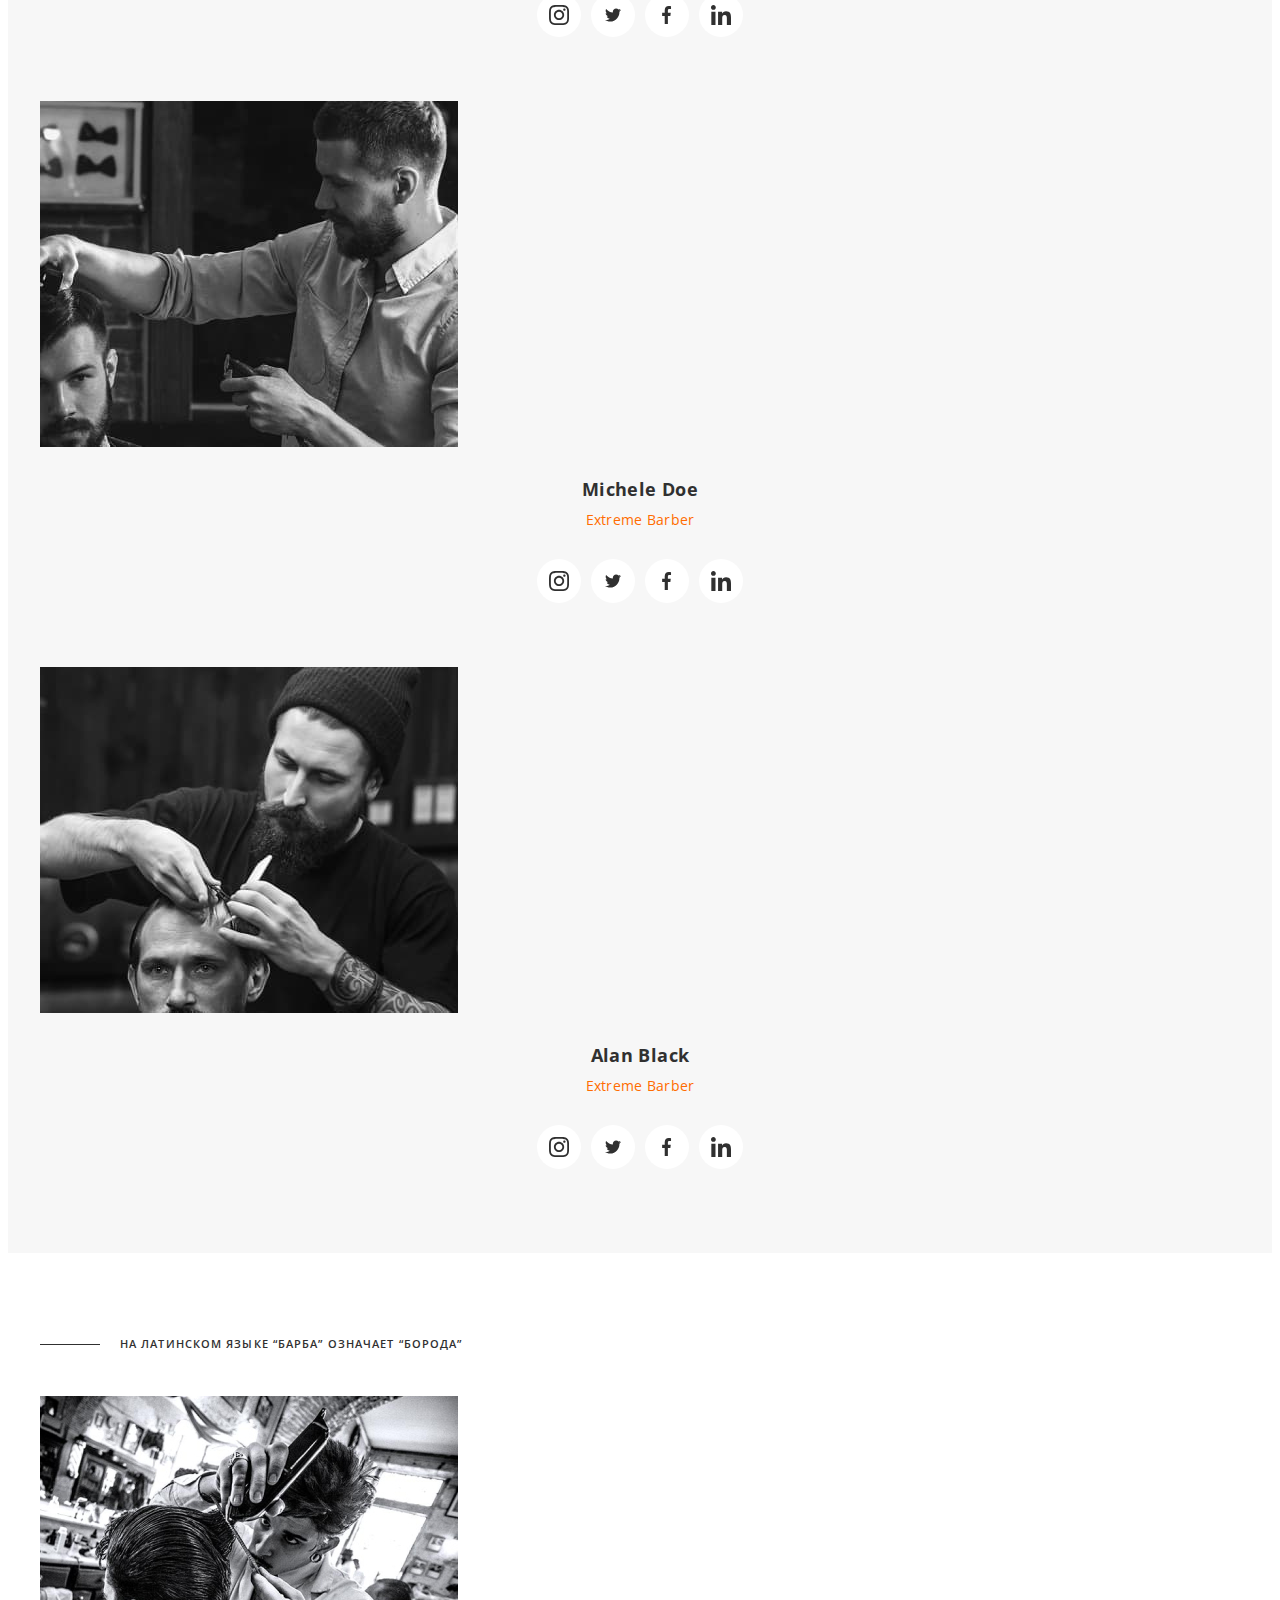
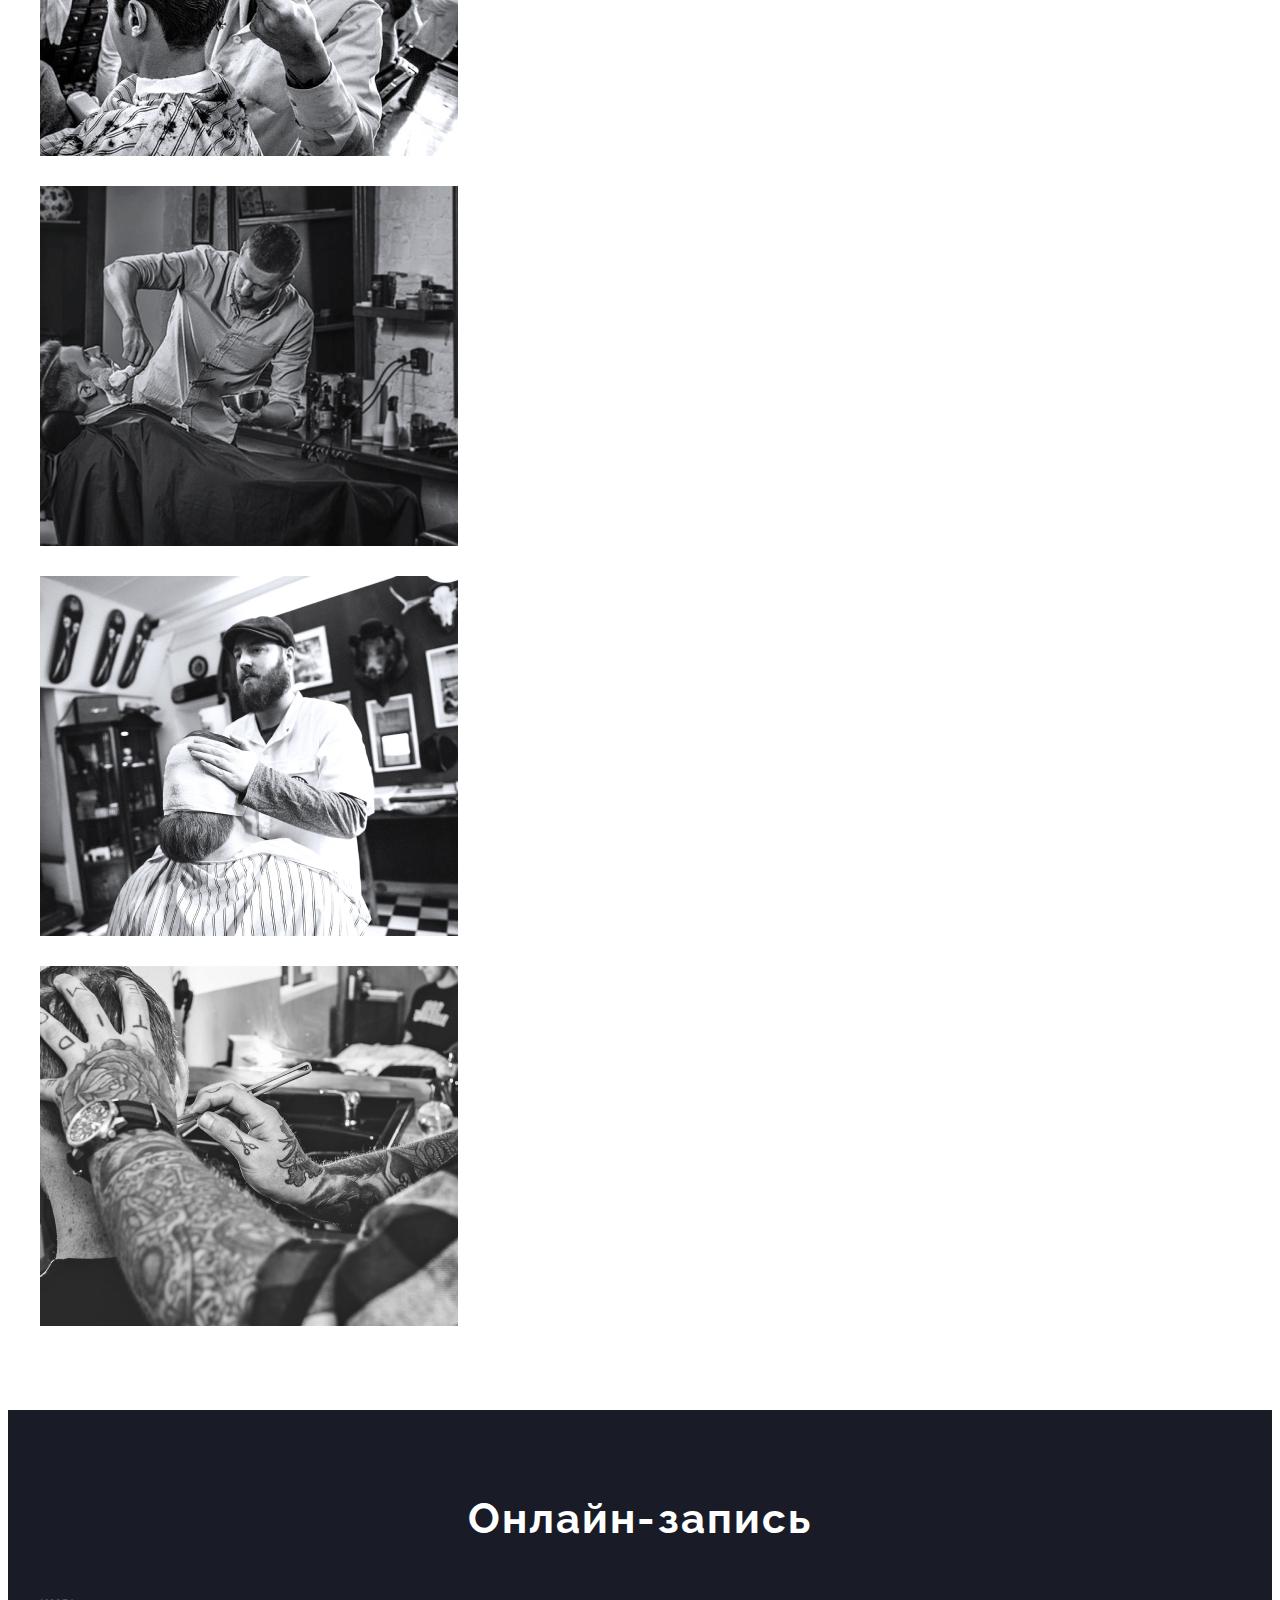
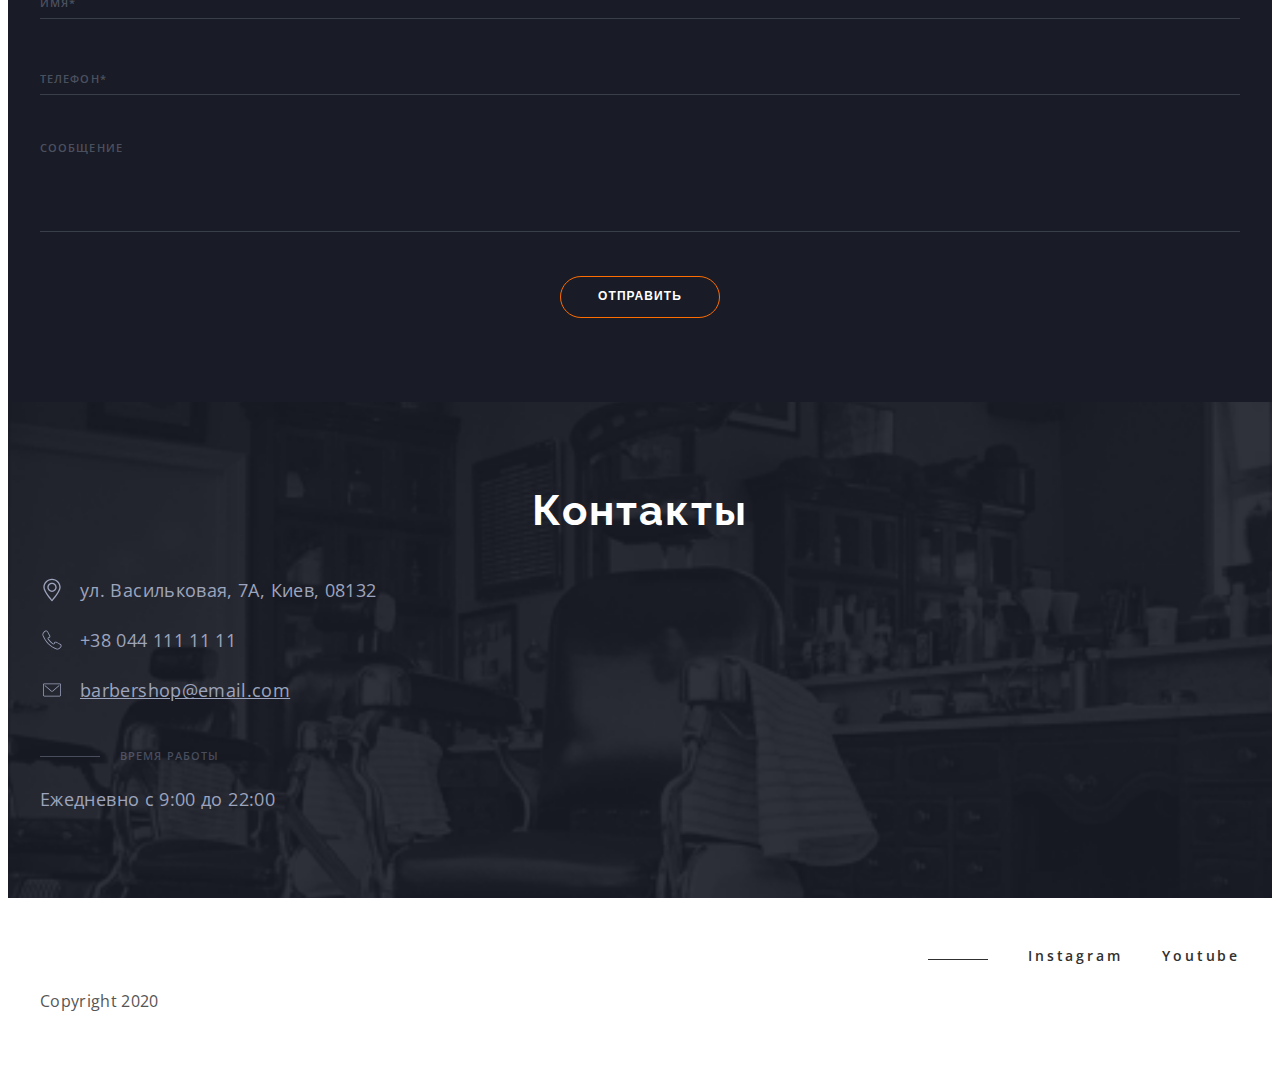
==== commit 8f60799d: "fd" ====
--- a/index.html
+++ b/index.html
@@ -9,25 +9,106 @@
 <link rel="preconnect" href="https://fonts.gstatic.com" crossorigin>
 <link href="https://fonts.googleapis.com/css2?family=Open+Sans:wght@400;600;700&family=Raleway:wght@700&display=swap" 
     rel="stylesheet">
-    <link rel="stylesheet" href="./css/portfolio.min.css">
+    <link rel="stylesheet" href="./css/index.css">
     <title>BarberShop</title>
 </head>
 <body>
     <header class="header">    
+    <section class="section__left">
+        <a class="logo__link">  
+            <svg width="69" height="55.5" class="header__logo">
+                <use href="./image/icon.svg#icon-logo"></use>
+            </svg>
+        </a>
+    </div>
+        <ul class="section__left--list">
+            <li class="section__left--item">
+                <a class="section__left--link">
+                    Instagram
+                </a>    
+            </li>
+            <li class="section__left--item">
+                <a class="section__left--link">
+                    Youtube
+                </a>
+            </li>
+        </ul>
+    </section>
              <section class="header__section"> 
-        <div class="container__no--padding">
-            <div class="header__container">
-            <a>  
-                <svg width="69" height="55.5" class="header__logo">
-                    <use href="./image/icon.svg#icon-logo"></use>
-                </svg>
-            </a>
-            <button type="button" class="button__open js-open-menu" aria-expanded="false" aria-controls="mobile-menu" >
-                <svg width="40" height="40">
-                    <use href="image/icon.svg#icon-menu"></use>
-                </svg>
-            </button>
-            </div>
+        <div class="container__no--header">
+            <div class="container__cap">
+                <div class="header__container">
+                    <a class="logo__link">  
+                        <svg width="69" height="55.5" class="header__logo">
+                            <use href="./image/icon.svg#icon-logo"></use>
+                        </svg>
+                    </a>
+                <button type="button" class="button__open js-open-menu" aria-expanded="false" aria-controls="mobile-menu" >
+                    <svg width="40" height="40">
+                        <use href="image/icon.svg#icon-menu"></use>
+                    </svg>
+                </button>
+                </div>    
+            <div class="mobile__menu js-menu-container" id="mobile-menu">
+                <div class="container__menu">
+                    <button type="button" class="button__close js-close-menu">
+                        <svg width="40" height="40">
+                            <use href="image/icon.svg#icon-close"></use>
+                        </svg>
+                    </button>
+                    <div class="container__nav">
+                        <nav class="nav">
+                            <ul class="nav__list">
+                                <li class="nav__item">
+                                    <a href="#entry" class="nav__link nav__link-color">
+                                        О нас
+                                    </a>
+                                </li>
+                                <li class="nav__item">
+                                    <a href="#services" class="nav__link">
+                                        Услуги и цены
+                                    </a>
+                                </li>
+                                <li class="nav__item">
+                                    <a href="#command" class="nav__link">
+                                        Мастера
+                                    </a>
+                                </li>
+                                <li class="nav__item">
+                                    <a href="#contakt" class="nav__link">
+                                        Контакты
+                                    </a>
+                                </li>
+                            </ul>
+                        </nav>
+                        <ul class="contaks">
+                            <li class="contaks__item">
+                                <a href="tel:+380441111111" class="contaks__link">
+                                    +38 044 111 11 11
+                                </a>
+                            </li>
+                            <li class="contaks__item">
+                                <a href="#" class="order__btn">
+                                    онлайн-запись
+                                </a>
+                            </li>
+                        </ul>
+                    </div>
+                <ul class="header__social">
+                    <li class="header__social--item">
+                        <a class="header__social--link">
+                            Instagram
+                        </a>    
+                    </li>
+                    <li class="header__social--item">
+                        <a class="header__social--link">
+                            Youtube
+                        </a>
+                    </li>
+                </ul>
+                </div>
+            </div>
+        </div>
         <ul class="header__list">
             <li class="header__item">
                 <h3 class="subtitle--grey">A hair salon for men in Kyiv</h3>
@@ -35,65 +116,8 @@
                 <p class="header__text">Мы эксперты в модных мужских стрижках. Работаем быстро, осторожно и со вкусом.</p>
             </li>
         </ul>
-        <div class="mobile__menu js-menu-container" id="mobile-menu">
-            <div class="container__menu">
-                <button type="button" class="button__close js-close-menu">
-                    <svg width="40" height="40">
-                        <use href="image/icon.svg#icon-close"></use>
-                    </svg>
-                </button>
-                <nav class="nav">
-                    <ul class="nav__list">
-                        <li class="nav__item">
-                            <a href="#entry" class="nav__link nav__link-color">
-                                О нас
-                            </a>
-                        </li>
-                        <li class="nav__item">
-                            <a href="#services" class="nav__link">
-                                Услуги и цены
-                            </a>
-                        </li>
-                        <li class="nav__item">
-                            <a href="#command" class="nav__link">
-                                Мастера
-                            </a>
-                        </li>
-                        <li class="nav__item">
-                            <a href="#contakt" class="nav__link">
-                                Контакты
-                            </a>
-                        </li>
-                    </ul>
-                </nav>
-                <ul class="contaks">
-                    <li class="contaks__item">
-                        <a href="tel:+380441111111" class="contaks__link">
-                            +38 044 111 11 11
-                        </a>
-                    </li>
-                    <li class="contaks__item">
-                        <a href="#" class="order__btn">
-                            онлайн-запись
-                        </a>
-                    </li>
-                </ul>
-                <ul class="header__social">
-                    <li class="header__social--item">
-                        <a class="header__social--link">
-                            Instagram
-                        </a>    
-                    </li>
-                    <li class="header__social--item">
-                        <a class="header__social--link">
-                            Youtube
-                        </a>
-                    </li>
-                </ul>
-            </div>
-        </div>
+    </section>
     </div>
-    </section>
     </header>
     <main>
         <section class="section" id="entry">
@@ -199,7 +223,7 @@
                         <li class="command-item">
                             <picture>
                                 <source srcset="./image/img1command1.jpg ,
-                                ./image/img1command1@2x.jpg " 
+                                ./image/img1command1@2x.jpg 2x" 
                                 media="(min-width:320px)">
                                 <img class="command__img" src="./image/img1command1.jpg" alt="">
                             </picture>
@@ -243,7 +267,7 @@
                         <li class="command-item">
                             <picture>
                                 <source srcset="./image/img2command2.jpg , 
-                                ./image/img2command2@2x.jpg "
+                                ./image/img2command2@2x.jpg 2x"
                                 media="(min-width:320px)">
                                 <img class="command__img" src="./image/img2command2.jpg" alt="">
                             </picture>
@@ -287,7 +311,7 @@
                         <li class="command-item">
                             <picture>
                                 <source srcset="./image/img3command3.jpg , 
-                                ./image/img3command3@2x.jpg"
+                                ./image/img3command3@2x.jpg 2x"
                                 media="(min-width:320px)">
                                 <img class="command__img" src="./image/img3command3.jpg" alt="">
                             </picture>
@@ -340,7 +364,7 @@
                     <li class="works__item">
                         <picture>
                             <source srcset="./image/masters1.jpg ,
-                            ./image/masters1@2x.jpg"
+                            ./image/masters1@2x.jpg 2x"
                             media="(min-width:320px)">
                             <img src="./image/masters1.jpg" alt="">
                         </picture>
@@ -348,7 +372,7 @@
                     <li class="works__item">
                         <picture>
                             <source srcset="./image/masters2.jpg ,
-                            ./image/masters2@2x.jpg"
+                            ./image/masters2@2x.jpg 2x"
                             media="(min-width:320px)">
                             <img src="./image/masters2.jpg" alt="">
                         </picture>
@@ -356,7 +380,7 @@
                     <li class="works__item">
                         <picture>
                             <source srcset="./image/masters3.jpg ,
-                            ./image/masters3@2x.jpg"
+                            ./image/masters3@2x.jpg 2x"
                             media="(min-width:320px)">
                             <img src="./image/masters3.jpg" alt="">
                         </picture>
@@ -364,7 +388,7 @@
                     <li class="works__item">
                         <picture>
                             <source srcset="./image/masters4.jpg ,
-                            ./image/masters4.jpg@2x"
+                            ./image/masters4@2x.jpg 2x"
                             media="(min-width:320px)">
                             <img src="./image/masters4.jpg" alt="">
                         </picture>
--- a/css/index.css
+++ b/css/index.css
@@ -0,0 +1,1168 @@
+body {
+  color: #555555;
+  font-family: Open Sans, sans-serif;
+  font-size: 16px;
+  line-height: 1.63;
+  letter-spacing: 0.02em;
+  background: #FFFFFF;
+}
+
+body.modal-open {
+  overflow: hidden;
+}
+
+:hover, :focus {
+  outline: none;
+}
+
+h1, h2, h3, h4, h5, h6, p, ul {
+  margin: 0;
+}
+
+ul {
+  padding: 0;
+  list-style: none;
+}
+
+a {
+  text-decoration: none;
+}
+
+img {
+  display: block;
+  max-width: 100%;
+  height: auto;
+}
+
+button {
+  cursor: pointer;
+  padding: 0;
+  border: none;
+  color: inherit;
+  background-color: transparent;
+}
+
+.container {
+  margin: 0 auto;
+  padding-right: 31px;
+  padding-left: 31px;
+}
+@media screen and (min-width: 480px) {
+  .container {
+    width: 480px;
+  }
+}
+@media screen and (min-width: 768px) {
+  .container {
+    width: 768px;
+  }
+}
+@media screen and (min-width: 1200px) {
+  .container {
+    width: 1200px;
+  }
+}
+
+.section {
+  padding: 84px 0;
+}
+
+.footer__section {
+  padding: 44px 0;
+}
+
+.section--black {
+  padding: 84px 0;
+  background-color: #191C26;
+}
+
+.recording__btn {
+  font-weight: 600;
+  font-size: 12px;
+  line-height: 1.33;
+  letter-spacing: 0.09em;
+  text-transform: uppercase;
+  color: #FFFFFF;
+  border: 1px solid #FF6C00;
+  -webkit-box-sizing: border-box;
+          box-sizing: border-box;
+  border-radius: 25px;
+  padding: 12px 37px;
+}
+.recording__btn:hover, .recording__btn:focus {
+  background-color: #FF6C00;
+}
+@media screen and (max-width: 420px) {
+  .recording__btn {
+    padding: 12px 15px;
+  }
+}
+
+.footer__title {
+  font-family: Raleway;
+  font-style: normal;
+  font-weight: 700;
+  font-size: 42px;
+  line-height: 1.17;
+  text-align: center;
+  letter-spacing: 0.05em;
+  color: #FFFFFF;
+}
+@media screen and (max-width: 420px) {
+  .footer__title {
+    font-size: 32px;
+  }
+}
+
+.recording__form {
+  margin: 44px 0;
+}
+
+.recording__container {
+  display: -webkit-box;
+  display: -ms-flexbox;
+  display: flex;
+  -webkit-box-orient: vertical;
+  -webkit-box-direction: normal;
+      -ms-flex-direction: column;
+          flex-direction: column;
+}
+.recording__container:not(:last-child) {
+  margin-bottom: 44px;
+}
+
+.recording__container--input {
+  list-style: none;
+  border: none;
+  background-color: transparent;
+  color: #FFFFFF;
+  font-family: Open Sans;
+  border-bottom: 1px solid #9DA4BD40;
+  font-style: normal;
+  font-weight: 600;
+  font-size: 11px;
+  line-height: 1.36px;
+  letter-spacing: 0.1em;
+  text-transform: uppercase;
+  padding: 8px 0;
+}
+.recording__container--input::-webkit-input-placeholder {
+  color: rgba(157, 164, 189, 0.4);
+}
+.recording__container--input::-moz-placeholder {
+  color: rgba(157, 164, 189, 0.4);
+}
+.recording__container--input:-ms-input-placeholder {
+  color: rgba(157, 164, 189, 0.4);
+}
+.recording__container--input::-ms-input-placeholder {
+  color: rgba(157, 164, 189, 0.4);
+}
+.recording__container--input::placeholder {
+  color: rgba(157, 164, 189, 0.4);
+}
+.recording__container--input:hover, .recording__container--input:focus {
+  color: #FFFFFF;
+  border-color: #FFFFFF;
+}
+.recording__container--input:hover::-webkit-input-placeholder, .recording__container--input:focus::-webkit-input-placeholder {
+  color: #FFFFFF;
+}
+.recording__container--input:hover::-moz-placeholder, .recording__container--input:focus::-moz-placeholder {
+  color: #FFFFFF;
+}
+.recording__container--input:hover:-ms-input-placeholder, .recording__container--input:focus:-ms-input-placeholder {
+  color: #FFFFFF;
+}
+.recording__container--input:hover::-ms-input-placeholder, .recording__container--input:focus::-ms-input-placeholder {
+  color: #FFFFFF;
+}
+.recording__container--input:hover::placeholder, .recording__container--input:focus::placeholder {
+  color: #FFFFFF;
+}
+
+.recording__container--textarea {
+  resize: none;
+  border: none;
+  height: 76px;
+  background-color: transparent;
+  border-bottom: 1px solid #9DA4BD40;
+  color: #FFFFFF;
+  font-family: Open Sans;
+  font-style: normal;
+  font-weight: 600;
+  font-size: 11px;
+  line-height: 1.36px;
+  letter-spacing: 0.1em;
+  text-transform: uppercase;
+  padding: 8px 0;
+}
+.recording__container--textarea:hover, .recording__container--textarea:focus {
+  color: #FFFFFF;
+  border-color: #FFFFFF;
+}
+.recording__container--textarea::-webkit-input-placeholder {
+  color: rgba(157, 164, 189, 0.4);
+}
+.recording__container--textarea::-moz-placeholder {
+  color: rgba(157, 164, 189, 0.4);
+}
+.recording__container--textarea:-ms-input-placeholder {
+  color: rgba(157, 164, 189, 0.4);
+}
+.recording__container--textarea::-ms-input-placeholder {
+  color: rgba(157, 164, 189, 0.4);
+}
+.recording__container--textarea::placeholder {
+  color: rgba(157, 164, 189, 0.4);
+}
+.recording__container--textarea:hover::-webkit-input-placeholder, .recording__container--textarea:focus::-webkit-input-placeholder {
+  color: #FFFFFF;
+}
+.recording__container--textarea:hover::-moz-placeholder, .recording__container--textarea:focus::-moz-placeholder {
+  color: #FFFFFF;
+}
+.recording__container--textarea:hover:-ms-input-placeholder, .recording__container--textarea:focus:-ms-input-placeholder {
+  color: #FFFFFF;
+}
+.recording__container--textarea:hover::-ms-input-placeholder, .recording__container--textarea:focus::-ms-input-placeholder {
+  color: #FFFFFF;
+}
+.recording__container--textarea:hover::placeholder, .recording__container--textarea:focus::placeholder {
+  color: #FFFFFF;
+}
+
+.recording__container--btn {
+  display: -webkit-box;
+  display: -ms-flexbox;
+  display: flex;
+  text-align: center;
+  -webkit-box-pack: center;
+      -ms-flex-pack: center;
+          justify-content: center;
+}
+
+.section__img {
+  background-image: url("../image/imgfooter.png");
+  background-repeat: no-repeat;
+  background-size: cover;
+  background-position: center;
+}
+@media (mib-device-pixel-radio: 2), (-webkit-min-device-pixel-ratio: 2), (min-resolution: 192dpi), (min-resolution: 2dppx) {
+  .section__img {
+    background-image: url("../image/imgfooter@2x.png");
+  }
+}
+
+.footer__text {
+  font-family: Open Sans;
+  font-style: normal;
+  font-weight: normal;
+  font-size: 18px;
+  line-height: 30px;
+  letter-spacing: 0.02em;
+  color: #9DA4BD;
+  margin-top: 20px;
+}
+
+.footer__adress--list {
+  margin: 40px 0 44px 0;
+}
+
+.footer__adress--item:not(:last-child) {
+  margin-bottom: 20px;
+}
+
+.footer__adress--link {
+  font-family: Open Sans;
+  font-style: normal;
+  font-weight: normal;
+  font-size: 18px;
+  line-height: 30px;
+  letter-spacing: 0.02em;
+  color: #9DA4BD;
+  display: -webkit-box;
+  display: -ms-flexbox;
+  display: flex;
+  -webkit-box-align: center;
+      -ms-flex-align: center;
+          align-items: center;
+}
+.footer__adress--link:focus, .footer__adress--link:hover {
+  color: #ffffff;
+}
+
+.footer__icon {
+  margin-right: 16px;
+  fill: currentColor;
+}
+
+.footer__adress--underline {
+  text-decoration: underline;
+}
+
+.footer__social--link {
+  font-weight: 600;
+  font-size: 14px;
+  line-height: 1.36;
+  letter-spacing: 0.2em;
+  color: #303030;
+}
+.footer__social--link:focus, .footer__social--link:hover {
+  color: #FF6C00;
+}
+
+.footer__social--item:not(:last-child) {
+  position: relative;
+  margin-left: auto;
+  margin-right: 40px;
+  padding-left: 100px;
+}
+.footer__social--item:not(:last-child)::after {
+  position: absolute;
+  left: 0;
+  bottom: 8.5px;
+  content: "";
+  width: 60px;
+  height: 1px;
+  background-color: #303030;
+}
+@media screen and (max-width: 420px) {
+  .footer__social--item:not(:last-child) {
+    padding-left: 80px;
+  }
+}
+
+.footer__social {
+  display: -webkit-box;
+  display: -ms-flexbox;
+  display: flex;
+  margin-right: auto;
+  margin-bottom: 20px;
+}
+
+.header__section {
+  background-color: #2f303a;
+  background-image: -webkit-gradient(linear, left top, left bottom, from(#191C2620), to(#191C2620)), url("../image/Sliderheaderm.jpg");
+  background-image: linear-gradient(#191C2620, #191C2620), url("../image/Sliderheaderm.jpg");
+  background-repeat: no-repeat;
+  background-size: cover;
+  background-position: center;
+}
+@media (min-device-pixel-ratio: 2), (-webkit-min-device-pixel-ratio: 2), (min-resolution: 192dpi), (min-resolution: 2dppx) {
+  .header__section {
+    background-image: url("../image/Sliderheaderm@2x.jpg");
+  }
+}
+@media screen and (max-width: 767px) {
+  .header__section {
+    height: 100vh;
+    width: 100vw;
+    min-height: 437px;
+  }
+}
+@media screen and (min-width: 768px) {
+  .header__section {
+    width: 576px;
+  }
+}
+
+@media screen and (max-width: 767px) {
+  .container__no--header {
+    margin: 0 auto;
+    padding: 40px 31px;
+  }
+}
+@media screen and (min-width: 480px) and (max-width: 767px) {
+  .container__no--header {
+    width: 480px;
+  }
+}
+@media screen and (min-width: 768px) {
+  .container__no--header {
+    padding: 40px 0 40px 23px;
+  }
+}
+@media screen and (min-width: 768px) {
+  .header {
+    max-width: 690px;
+    height: 680px;
+    margin: 0 31px;
+    display: -webkit-box;
+    display: -ms-flexbox;
+    display: flex;
+    -webkit-box-pack: justify;
+        -ms-flex-pack: justify;
+            justify-content: space-between;
+    margin: 0 auto;
+  }
+}
+
+.header__container {
+  display: -webkit-box;
+  display: -ms-flexbox;
+  display: flex;
+  -webkit-box-pack: justify;
+      -ms-flex-pack: justify;
+          justify-content: space-between;
+  -webkit-box-align: center;
+      -ms-flex-align: center;
+          align-items: center;
+}
+@media screen and (min-width: 768px) {
+  .header__container {
+    display: none;
+  }
+}
+
+.header__title {
+  margin: 20px 0;
+  font-family: Raleway;
+  font-weight: 700;
+  font-size: 48px;
+  line-height: 1.17;
+  letter-spacing: 0.05em;
+  color: #FFFFFF;
+}
+@media screen and (max-width: 360px) {
+  .header__title {
+    font-size: 42px;
+  }
+}
+
+.header__text {
+  font-size: 16px;
+  line-height: 1.63;
+  letter-spacing: 0.02em;
+  color: #9DA4BD;
+}
+
+.header__logo {
+  fill: #FFFFFF;
+}
+@media screen and (min-width: 768px) {
+  .header__logo {
+    fill: #303030;
+  }
+}
+
+.button__open {
+  fill: #FFFFFF;
+}
+@media screen and (min-width: 768px) {
+  .button__open {
+    display: none;
+  }
+}
+
+.header__list {
+  max-width: 306px;
+  margin-top: 113px;
+}
+@media screen and (min-width: 768px) {
+  .header__list {
+    max-width: 349px;
+    margin-top: 164px;
+    margin-left: 70px;
+  }
+}
+
+@media screen and (max-width: 767px) {
+  .mobile__menu {
+    background-color: rgba(25, 28, 38, 0.2);
+    -webkit-box-shadow: 0px 4px 8px rgba(0, 0, 0, 0.04), 0px 2px 4px rgba(0, 0, 0, 0.08), 0px 1px 3px rgba(0, 0, 0, 0.16);
+            box-shadow: 0px 4px 8px rgba(0, 0, 0, 0.04), 0px 2px 4px rgba(0, 0, 0, 0.08), 0px 1px 3px rgba(0, 0, 0, 0.16);
+    position: fixed;
+    top: 0;
+    right: 0;
+    z-index: 1;
+    -webkit-transform: translateX(100%);
+            transform: translateX(100%);
+    height: 100vh;
+    width: 100vw;
+    -webkit-transition: -webkit-transform 650ms cubic-bezier(0.4, 0, 0.2, 1);
+    transition: -webkit-transform 650ms cubic-bezier(0.4, 0, 0.2, 1);
+    transition: transform 650ms cubic-bezier(0.4, 0, 0.2, 1);
+    transition: transform 650ms cubic-bezier(0.4, 0, 0.2, 1), -webkit-transform 650ms cubic-bezier(0.4, 0, 0.2, 1);
+  }
+}
+
+.mobile__menu.is-open {
+  -webkit-transform: translateX(0);
+          transform: translateX(0);
+}
+
+.button__close {
+  display: block;
+  fill: #303030;
+  margin-bottom: 30px;
+  margin-left: auto;
+}
+@media screen and (min-width: 768px) {
+  .button__close {
+    display: none;
+  }
+}
+
+@media screen and (max-width: 767px) {
+  .container__menu {
+    overflow: auto;
+    z-index: 2;
+    position: fixed;
+    top: 0;
+    right: 0;
+    height: 100vh;
+    width: 70vw;
+    background-color: #FFFFFF;
+    -webkit-box-shadow: -4px 0px 8px rgba(0, 0, 0, 0.04), -2px 0px 4px rgba(0, 0, 0, 0.08), -1px 0px 3px rgba(0, 0, 0, 0.16);
+            box-shadow: -4px 0px 8px rgba(0, 0, 0, 0.04), -2px 0px 4px rgba(0, 0, 0, 0.08), -1px 0px 3px rgba(0, 0, 0, 0.16);
+    padding: 48px 31px 48px 40px;
+  }
+}
+
+.nav__link {
+  font-weight: 600;
+  font-size: 18px;
+  line-height: 1.39;
+  letter-spacing: 0.1em;
+  color: #303030;
+  -webkit-transition: -webkit-transform 2250ms cubic-bezier(0.4, 0, 0.2, 1);
+  transition: -webkit-transform 2250ms cubic-bezier(0.4, 0, 0.2, 1);
+  transition: transform 2250ms cubic-bezier(0.4, 0, 0.2, 1);
+  transition: transform 2250ms cubic-bezier(0.4, 0, 0.2, 1), -webkit-transform 2250ms cubic-bezier(0.4, 0, 0.2, 1);
+}
+.nav__link:focus, .nav__link:hover {
+  color: #FF6C00;
+}
+@media screen and (min-width: 768px) {
+  .nav__link {
+    font-size: 12px;
+    line-height: 1.33;
+    color: #FFFFFF;
+  }
+}
+
+@media screen and (max-width: 767px) {
+  .nav__item:not(:last-child) {
+    margin-bottom: 24px;
+  }
+}
+@media screen and (min-width: 768px) {
+  .nav__item:not(:last-child) {
+    margin-right: 24px;
+  }
+}
+
+@media screen and (max-width: 767px) {
+  .contaks {
+    margin-bottom: 64px;
+  }
+}
+@media screen and (min-width: 768px) {
+  .contaks {
+    display: -webkit-box;
+    display: -ms-flexbox;
+    display: flex;
+    -webkit-box-align: center;
+        -ms-flex-align: center;
+            align-items: center;
+    -webkit-box-orient: vertical;
+    -webkit-box-direction: normal;
+        -ms-flex-direction: column;
+            flex-direction: column;
+    padding-top: 12px;
+  }
+}
+
+.contaks__link {
+  font-weight: 600;
+  font-size: 18px;
+  line-height: 1.39;
+  letter-spacing: 0.1em;
+  text-transform: uppercase;
+  color: #303030;
+}
+.contaks__link:focus, .contaks__link:hover {
+  color: #FF6C00;
+}
+@media screen and (max-width: 420px) {
+  .contaks__link {
+    font-size: 14px;
+  }
+}
+@media screen and (min-width: 768px) {
+  .contaks__link {
+    font-size: 12px;
+    line-height: 1.33;
+    color: #FFFFFF;
+  }
+}
+
+@media screen and (max-width: 767px) {
+  .contaks__item:not(:last-child) {
+    margin-bottom: 24px;
+  }
+}
+
+@media screen and (min-width: 768px) {
+  .contaks__item:not(:first-child) {
+    margin-bottom: 20px;
+    -webkit-box-ordinal-group: 0;
+        -ms-flex-order: -1;
+            order: -1;
+  }
+}
+
+.nav__list {
+  margin-bottom: 64px;
+}
+@media screen and (min-width: 768px) {
+  .nav__list {
+    display: -webkit-box;
+    display: -ms-flexbox;
+    display: flex;
+  }
+}
+
+.header__social--link {
+  font-weight: 600;
+  font-size: 14px;
+  line-height: 1.36;
+  letter-spacing: 0.2em;
+  color: #303030;
+}
+.header__social--link:focus, .header__social--link:hover {
+  color: #FF6C00;
+}
+
+.header__social--item:not(:last-child) {
+  margin-bottom: 24px;
+  position: relative;
+}
+.header__social--item:not(:last-child)::after {
+  position: absolute;
+  left: 0;
+  bottom: 8.5px;
+  content: "";
+  width: 60px;
+  height: 1px;
+  background-color: #303030;
+}
+
+.header__social--item {
+  padding-left: 80px;
+}
+
+@media screen and (max-width: 767px) {
+  .nav__link-color {
+    color: #FF6C00;
+  }
+}
+
+@media screen and (min-width: 768px) {
+  .container__cap {
+    display: -webkit-box;
+    display: -ms-flexbox;
+    display: flex;
+    -webkit-box-align: center;
+        -ms-flex-align: center;
+            align-items: center;
+  }
+}
+
+@media screen and (min-width: 768px) {
+  .container__nav {
+    display: -webkit-box;
+    display: -ms-flexbox;
+    display: flex;
+    width: 550px;
+    -webkit-box-pack: justify;
+        -ms-flex-pack: justify;
+            justify-content: space-between;
+    -webkit-box-align: baseline;
+        -ms-flex-align: baseline;
+            align-items: baseline;
+  }
+}
+
+@media screen and (min-width: 768px) {
+  .logo__link {
+    display: -webkit-box;
+    display: -ms-flexbox;
+    display: flex;
+  }
+}
+
+@media screen and (min-width: 768px) {
+  .header__social {
+    display: none;
+  }
+}
+
+.section__left--link {
+  font-weight: 600;
+  margin-left: auto;
+  font-size: 11px;
+  line-height: 1.36;
+  letter-spacing: 0.2em;
+  color: #303030;
+}
+.section__left--link:focus, .section__left--link:hover {
+  color: #FF6C00;
+}
+
+@media screen and (min-width: 768px) {
+  .section__left--list {
+    display: -webkit-box;
+    display: -ms-flexbox;
+    display: flex;
+    -webkit-writing-mode: vertical-rl;
+        -ms-writing-mode: tb-rl;
+            writing-mode: vertical-rl;
+    -webkit-transform: rotate(180deg);
+            transform: rotate(180deg);
+  }
+}
+
+.section__left--item:not(:last-child) {
+  position: relative;
+  padding-top: 100px;
+  margin-bottom: 40px;
+}
+.section__left--item:not(:last-child)::after {
+  position: absolute;
+  left: 12px;
+  top: 0;
+  content: "";
+  width: 1px;
+  height: 60px;
+  background-color: #303030;
+}
+
+.section__left {
+  display: none;
+}
+@media screen and (min-width: 768px) {
+  .section__left {
+    padding: 32px 10px 40px 10px;
+    display: -webkit-box;
+    display: -ms-flexbox;
+    display: flex;
+    -webkit-box-align: center;
+        -ms-flex-align: center;
+            align-items: center;
+    -webkit-box-pack: inherit;
+        -ms-flex-pack: inherit;
+            justify-content: inherit;
+    -webkit-box-orient: vertical;
+    -webkit-box-direction: normal;
+        -ms-flex-direction: column;
+            flex-direction: column;
+  }
+}
+
+.services__item {
+  display: -webkit-box;
+  display: -ms-flexbox;
+  display: flex;
+  -webkit-box-pack: justify;
+      -ms-flex-pack: justify;
+          justify-content: space-between;
+  -webkit-box-align: baseline;
+      -ms-flex-align: baseline;
+          align-items: baseline;
+  font-size: 14px;
+  line-height: 2.14;
+  letter-spacing: 0.02em;
+  color: #9DA4BD;
+}
+.services__item::after {
+  content: "";
+  height: 1px;
+  -webkit-box-flex: 1;
+      -ms-flex-positive: 1;
+          flex-grow: 1;
+  background-color: rgba(157, 164, 189, 0.12);
+  margin: 0 6px;
+}
+.services__item:not(:last-child) {
+  margin-bottom: 20px;
+}
+@media screen and (max-width: 420px) {
+  .services__item {
+    font-size: 10px;
+  }
+}
+
+.services__item--textline {
+  -webkit-box-ordinal-group: 2;
+      -ms-flex-order: 1;
+          order: 1;
+}
+
+.section__services {
+  background: #111319;
+  background-image: url("../image/imgservices.png");
+  background-repeat: no-repeat;
+  background-size: cover;
+  background-position: center;
+}
+@media (mib-device-pixel-radio: 2), (-webkit-min-device-pixel-ratio: 2), (min-resolution: 192dpi), (min-resolution: 2dppx) {
+  .section__services {
+    background-image: url("/image/imgservices@2x.png");
+  }
+}
+
+.services__list {
+  background: -webkit-gradient(linear, left top, left bottom, from(#171A24), to(rgba(23, 26, 36, 0.2)));
+  background: linear-gradient(180deg, #171A24 0%, rgba(23, 26, 36, 0.2) 100%);
+  padding: 30px;
+  margin: 44px 0 50px 0;
+}
+
+.services__btn {
+  font-weight: 600;
+  font-size: 12px;
+  line-height: 1.33;
+  letter-spacing: 0.09em;
+  text-transform: uppercase;
+  color: #FFFFFF;
+  border: 1px solid #FF6C00;
+  -webkit-box-sizing: border-box;
+          box-sizing: border-box;
+  border-radius: 25px;
+  padding: 12px 37px;
+}
+.services__btn:hover, .services__btn:focus {
+  background-color: #FF6C00;
+}
+@media screen and (max-width: 420px) {
+  .services__btn {
+    padding: 12px 15px;
+  }
+}
+
+.services__container {
+  display: -webkit-box;
+  display: -ms-flexbox;
+  display: flex;
+  -webkit-box-pack: center;
+      -ms-flex-pack: center;
+          justify-content: center;
+}
+
+.services__title {
+  font-family: Raleway;
+  font-weight: 700;
+  font-size: 42px;
+  line-height: 1.17;
+  letter-spacing: 0.05em;
+  color: #FFFFFF;
+  margin-top: 20px;
+}
+@media screen and (max-width: 420px) {
+  .services__title {
+    font-size: 32px;
+  }
+}
+
+.section--grey {
+  background-color: #F7F7F7;
+}
+
+.command__title {
+  font-family: Raleway;
+  font-weight: 700;
+  font-size: 42px;
+  line-height: 1.17;
+  letter-spacing: 0.05em;
+  margin: 20px 0 40px 0;
+  color: #303030;
+}
+@media screen and (max-width: 420px) {
+  .command__title {
+    font-size: 32px;
+  }
+}
+
+.container__masters {
+  display: -webkit-box;
+  display: -ms-flexbox;
+  display: flex;
+  -webkit-box-align: center;
+      -ms-flex-align: center;
+          align-items: center;
+  -webkit-box-orient: vertical;
+  -webkit-box-direction: normal;
+      -ms-flex-direction: column;
+          flex-direction: column;
+  margin: 30px 0;
+}
+
+.social {
+  display: -webkit-box;
+  display: -ms-flexbox;
+  display: flex;
+  -webkit-box-pack: center;
+      -ms-flex-pack: center;
+          justify-content: center;
+  -webkit-box-align: center;
+      -ms-flex-align: center;
+          align-items: center;
+}
+
+.command-item:not(:last-child) {
+  margin-bottom: 64px;
+}
+
+.command__title--masters {
+  font-size: 18px;
+  line-height: 1.39;
+  letter-spacing: 0.02em;
+  color: #303030;
+  margin-bottom: 8px;
+}
+
+.command__text {
+  font-size: 14px;
+  line-height: 1.36;
+  text-align: center;
+  letter-spacing: 0.02em;
+  color: #FF6C00;
+}
+
+.social__item:not(:last-child) {
+  margin-right: 10px;
+}
+
+.social__link {
+  display: -webkit-box;
+  display: -ms-flexbox;
+  display: flex;
+  -webkit-box-pack: center;
+      -ms-flex-pack: center;
+          justify-content: center;
+  -webkit-box-align: center;
+      -ms-flex-align: center;
+          align-items: center;
+  width: 44px;
+  height: 44px;
+  background-color: #ffffff;
+  border-radius: 50%;
+  fill: #303030;
+}
+.social__link:hover .social__icon, .social__link:focus .social__icon {
+  fill: #FF6C00;
+}
+
+.entry__title {
+  font-family: Raleway;
+  font-weight: 700;
+  font-size: 28px;
+  line-height: 1.18;
+  letter-spacing: 0.05em;
+  color: #303030;
+  margin: 20px 0;
+}
+
+.entry__text {
+  font-size: 16px;
+  line-height: 1.63;
+  letter-spacing: 0.02em;
+  color: #555555;
+}
+
+.entry__text--style {
+  margin: 20px 0 40px 0;
+}
+
+.popularity__title {
+  font-family: Raleway;
+  font-weight: 700;
+  font-size: 42px;
+  line-height: 1.17;
+  letter-spacing: 0.05em;
+  margin: 20px 0;
+  color: #303030;
+}
+@media screen and (max-width: 420px) {
+  .popularity__title {
+    font-size: 32px;
+  }
+}
+
+.popularity__text {
+  font-size: 18px;
+  line-height: 1.67;
+  letter-spacing: 0.02em;
+}
+
+.popularity-list {
+  margin-top: 44px;
+  display: -webkit-box;
+  display: -ms-flexbox;
+  display: flex;
+  -ms-flex-wrap: wrap;
+      flex-wrap: wrap;
+  -webkit-box-pack: center;
+      -ms-flex-pack: center;
+          justify-content: center;
+  -webkit-box-align: center;
+      -ms-flex-align: center;
+          align-items: center;
+}
+
+.popularity__item {
+  width: 114px;
+  height: 133px;
+  background-color: #F7F7F7;
+  display: -webkit-box;
+  display: -ms-flexbox;
+  display: flex;
+  -ms-flex-wrap: wrap;
+      flex-wrap: wrap;
+  -webkit-box-pack: center;
+      -ms-flex-pack: center;
+          justify-content: center;
+  -webkit-box-align: center;
+      -ms-flex-align: center;
+          align-items: center;
+  padding: 20px 29.5px;
+}
+.popularity__item:nth-child(odd) {
+  margin-right: 30px;
+}
+.popularity__item:nth-child(even) {
+  margin-top: 30px;
+}
+@media screen and (min-width: 420px) {
+  .popularity__item {
+    width: 164px;
+  }
+}
+@media screen and (min-width: 480px) {
+  .popularity__item {
+    width: 193px;
+  }
+}
+
+.popularity__count {
+  display: block;
+  text-align: center;
+  font-weight: 700;
+  font-size: 42px;
+  line-height: 1.36;
+  letter-spacing: 0.05em;
+  color: #303030;
+  display: -webkit-box;
+  display: -ms-flexbox;
+  display: flex;
+  -webkit-box-pack: center;
+      -ms-flex-pack: center;
+          justify-content: center;
+}
+.popularity__count::after {
+  content: "+";
+  text-align: center;
+  font-weight: 600;
+  font-size: 16px;
+  line-height: 1.38;
+  color: #FF6C00;
+  margin-top: 5px;
+}
+
+.popularity__item--text {
+  text-align: center;
+  font-weight: 600;
+  font-size: 11px;
+  line-height: 1.36;
+  color: #303030;
+}
+
+.works__list {
+  margin-top: 44px;
+}
+
+.works__item:not(:last-child) {
+  margin-bottom: 30px;
+}
+
+.visually-hidden {
+  position: absolute;
+  width: 1px;
+  height: 1px;
+  margin: -1px;
+  padding: 0;
+  overflow: hidden;
+  border: 0;
+  clip: rect(0 0 0 0);
+}
+
+.subtitle--grey {
+  color: #9DA4BD60;
+  position: relative;
+  font-weight: 600;
+  font-size: 11px;
+  line-height: 1.36;
+  letter-spacing: 0.1em;
+  text-transform: uppercase;
+  padding-left: 80px;
+}
+.subtitle--grey::after {
+  position: absolute;
+  left: 0;
+  top: 7px;
+  content: "";
+  width: 60px;
+  height: 1px;
+  background-color: #9DA4BD60;
+}
+
+.subtitle {
+  color: #303030;
+  position: relative;
+  font-weight: 600;
+  font-size: 11px;
+  line-height: 1.36;
+  letter-spacing: 0.1em;
+  text-transform: uppercase;
+  padding-left: 80px;
+}
+.subtitle::after {
+  position: absolute;
+  left: 0;
+  top: 7px;
+  content: "";
+  width: 60px;
+  height: 1px;
+  background-color: #303030;
+}
+
+.order__btn {
+  font-weight: 600;
+  font-size: 12px;
+  line-height: 1.33;
+  letter-spacing: 0.09em;
+  text-transform: uppercase;
+  color: #303030;
+  border: 1px solid #FF6C00;
+  -webkit-box-sizing: border-box;
+          box-sizing: border-box;
+  border-radius: 25px;
+  padding: 12px 37px;
+}
+.order__btn:hover, .order__btn:focus {
+  background-color: #FF6C00;
+  color: #FFFFFF;
+}
+@media screen and (max-width: 420px) {
+  .order__btn {
+    padding: 12px 15px;
+  }
+}
+@media screen and (min-width: 768px) {
+  .order__btn {
+    padding: 12px 20px;
+    color: #FFFFFF;
+  }
+}/*# sourceMappingURL=index.css.map */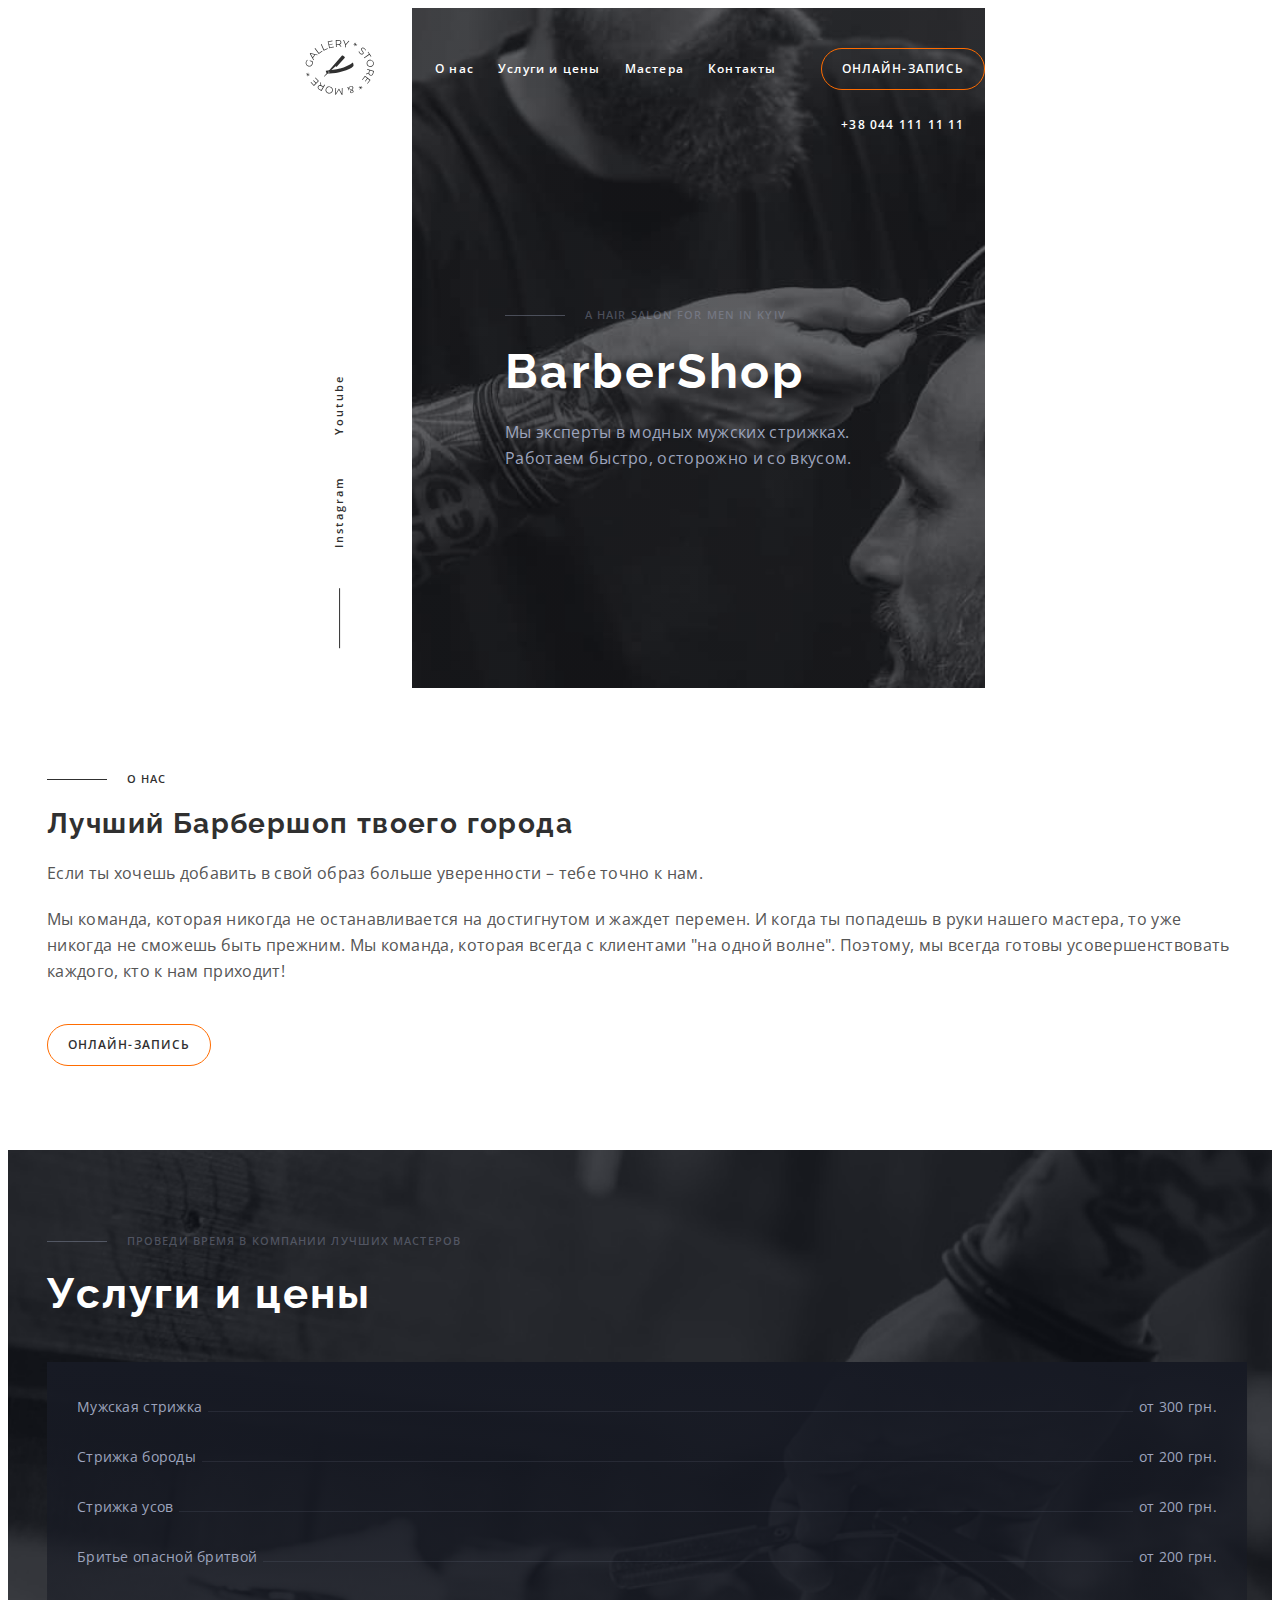
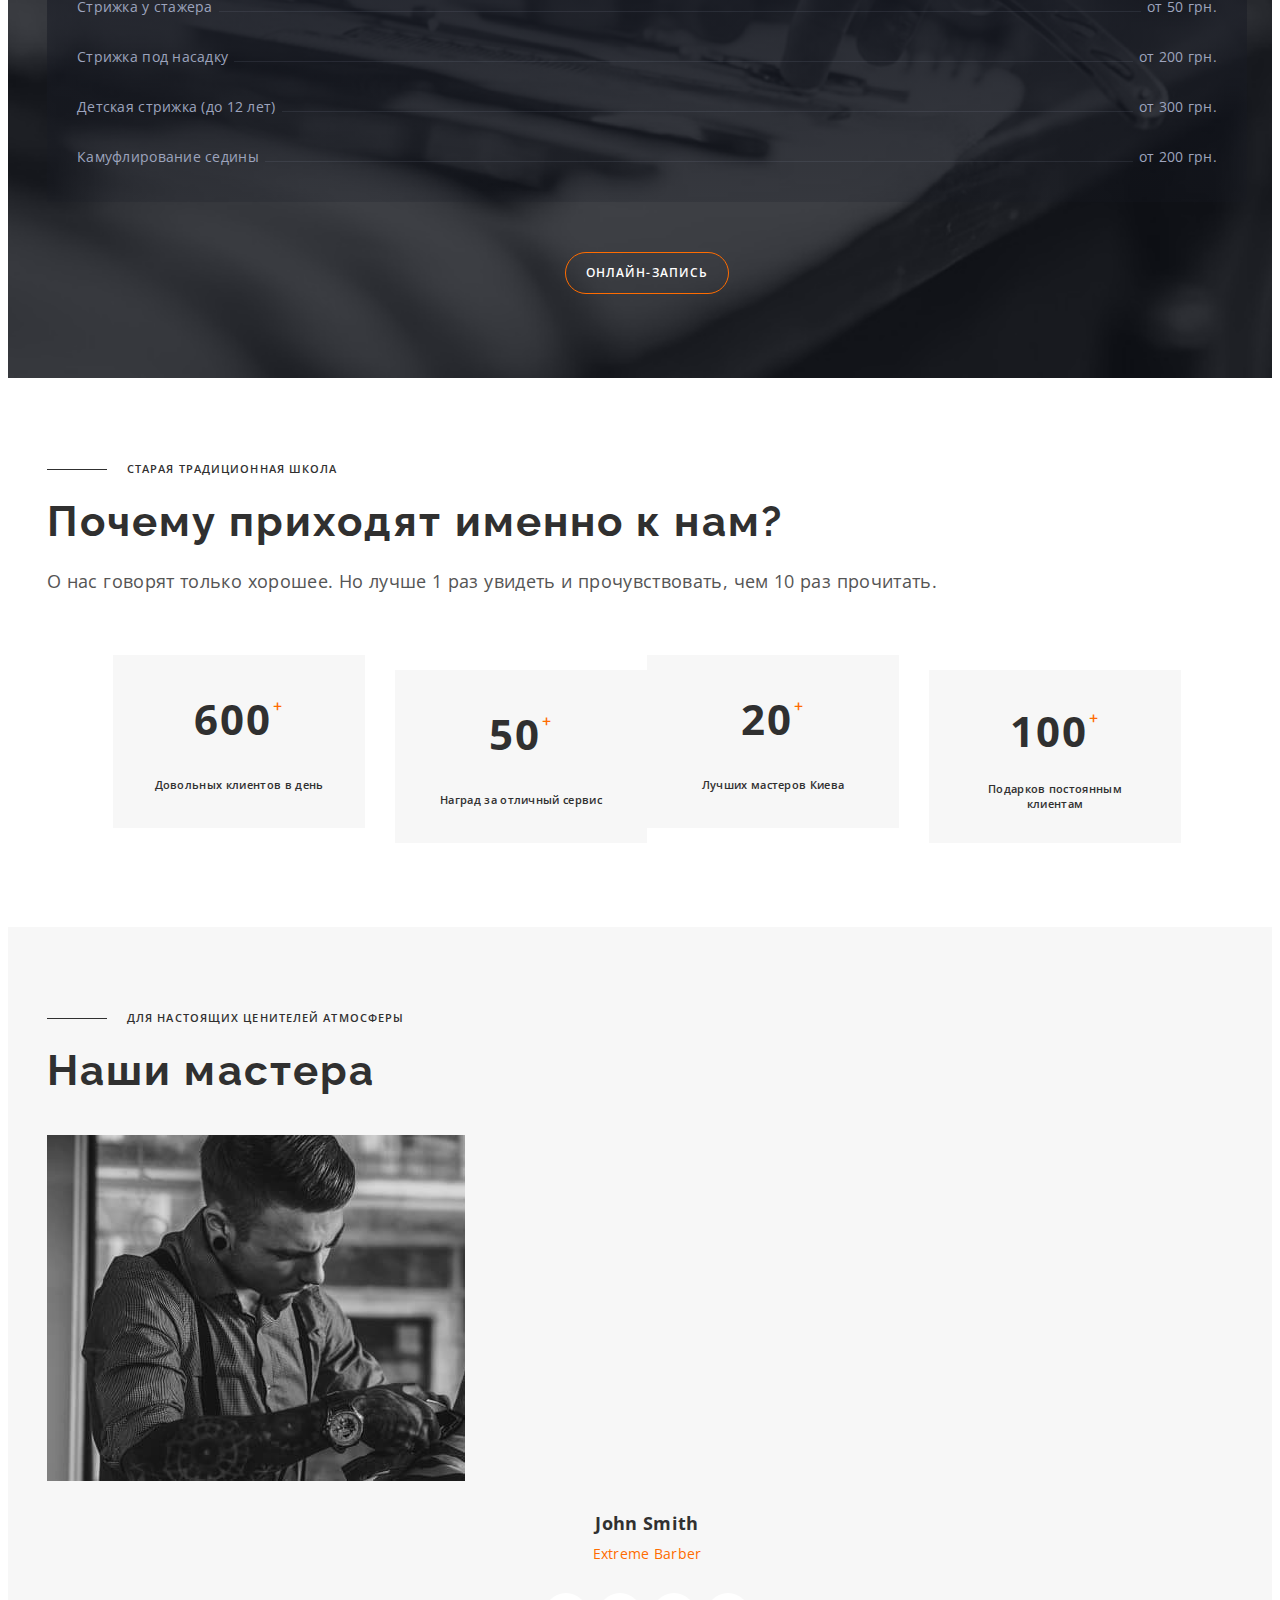
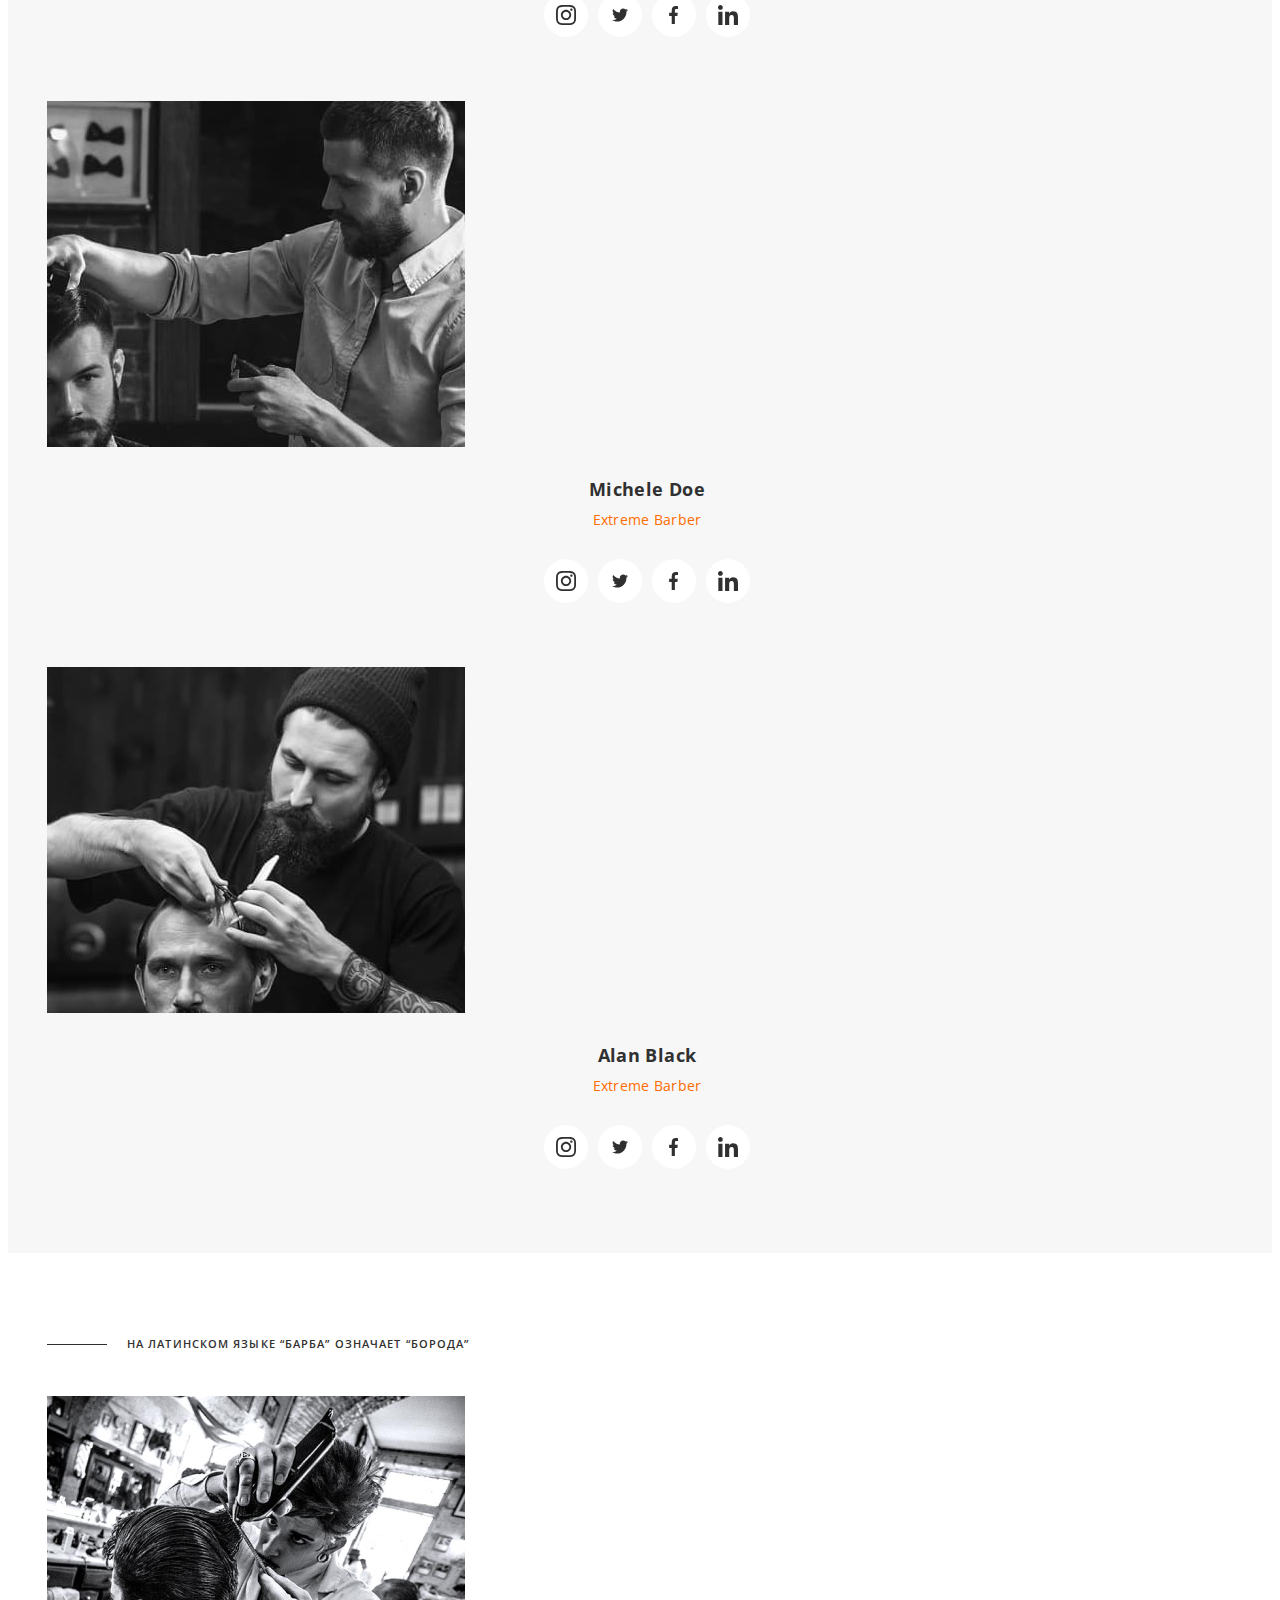
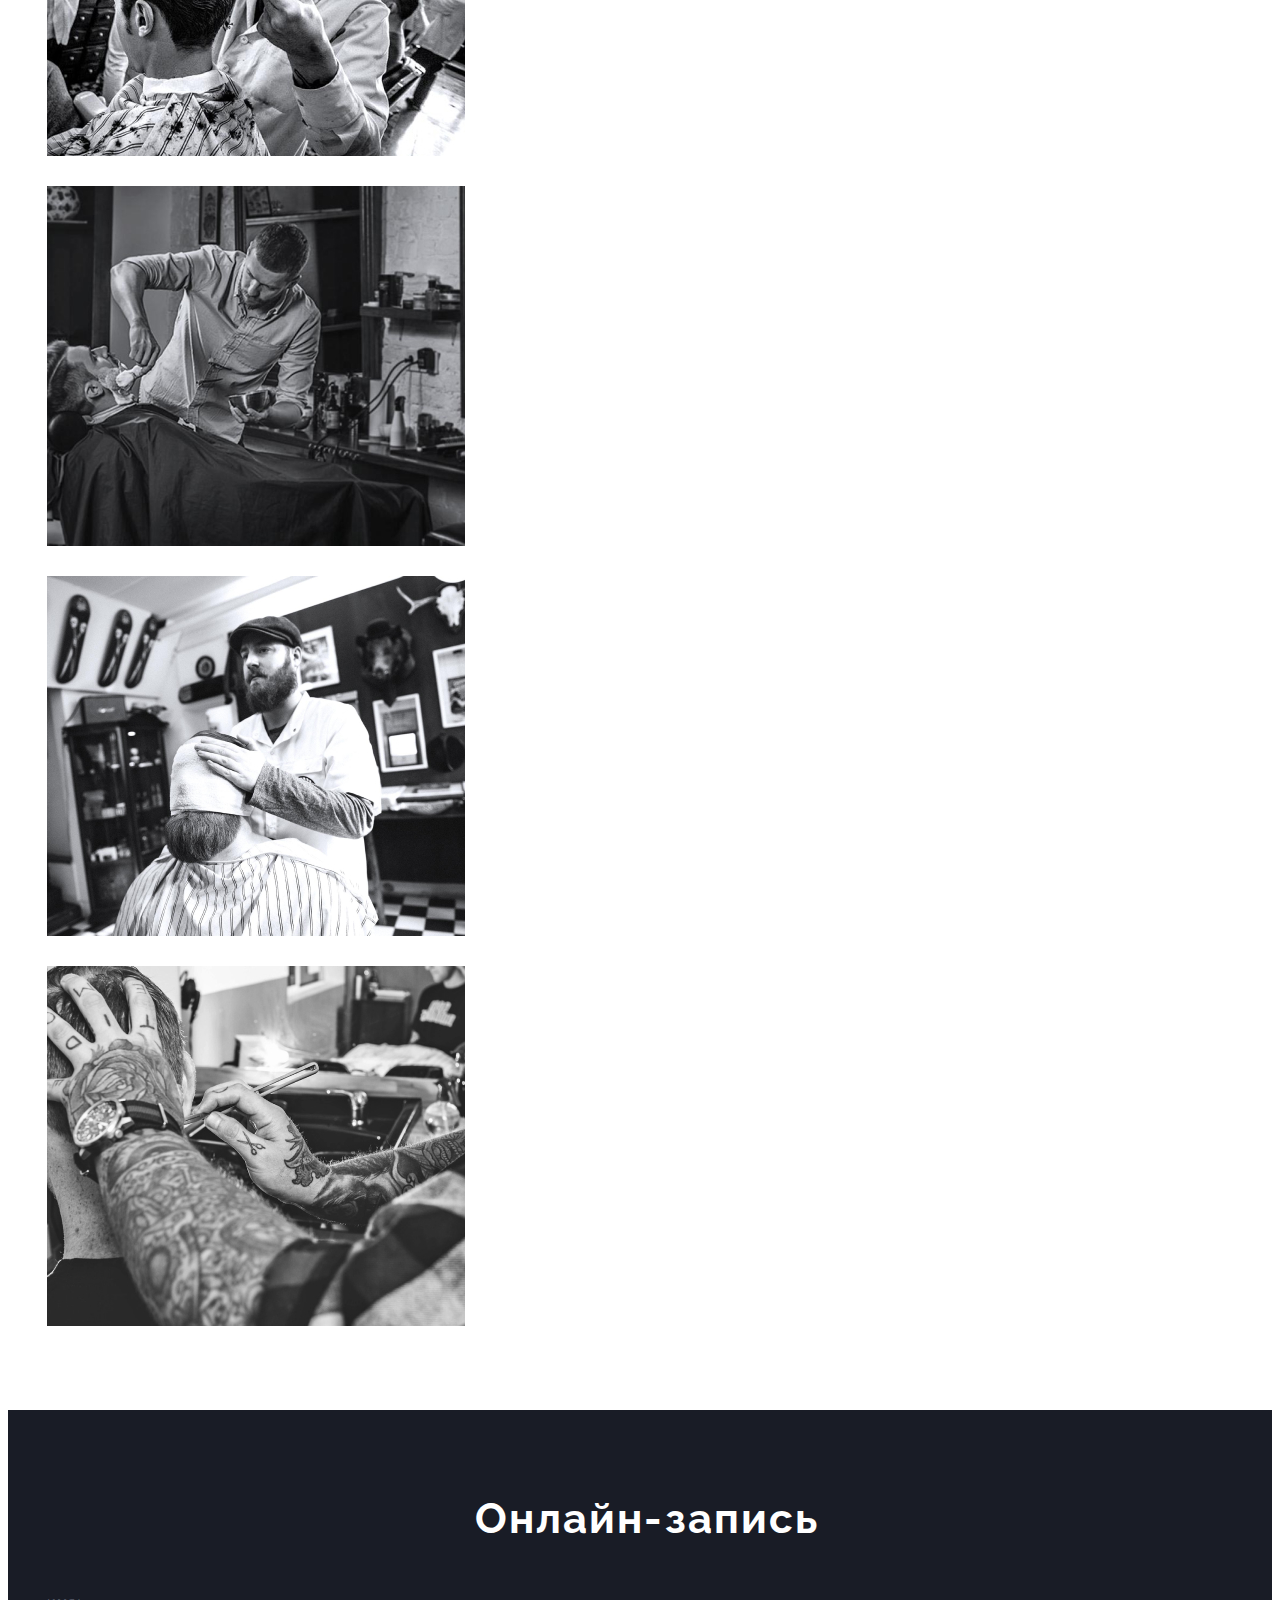
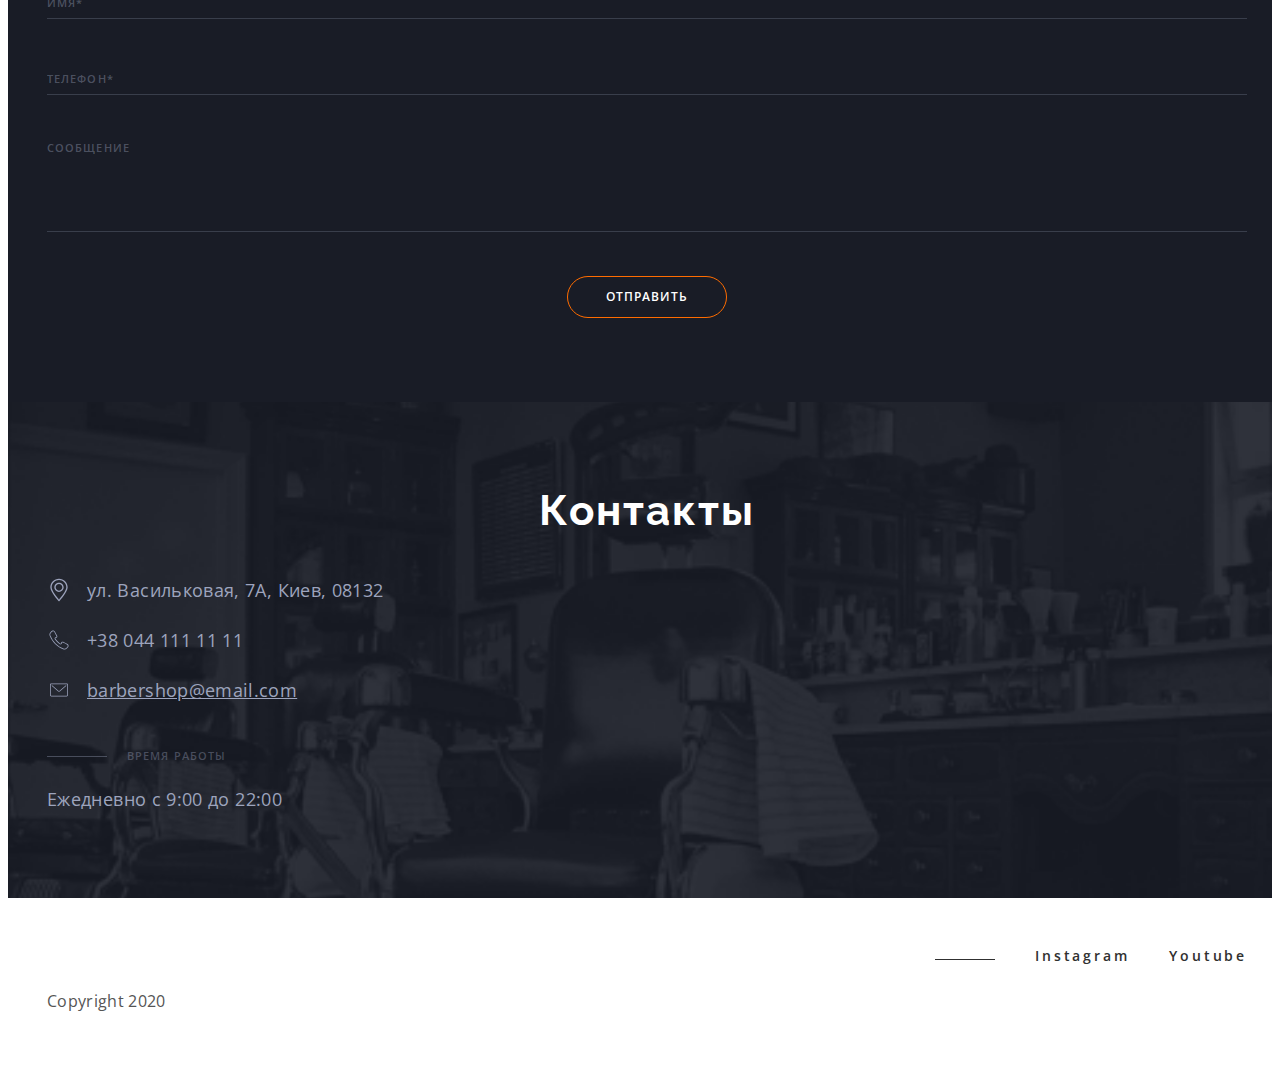
==== commit 8255e935: "на" ====
--- a/index.html
+++ b/index.html
@@ -87,8 +87,8 @@
                                     +38 044 111 11 11
                                 </a>
                             </li>
-                            <li class="contaks__item">
-                                <a href="#" class="order__btn">
+                            <li class="contaks__item ">
+                                <a href="#onlain" class="contaks__btn">
                                     онлайн-запись
                                 </a>
                             </li>
@@ -117,7 +117,6 @@
             </li>
         </ul>
     </section>
-    </div>
     </header>
     <main>
         <section class="section" id="entry">
@@ -128,7 +127,7 @@
                     <p class="entry__text">Если ты хочешь добавить в свой образ больше уверенности – тебе точно к нам.</p>
                     <p class="entry__text entry__text--style">Мы команда, которая никогда не останавливается на достигнутом и жаждет перемен. И когда ты попадешь 
                         в руки нашего мастера, то уже никогда не сможешь быть прежним. Мы команда, которая всегда с клиентами "на одной волне". Поэтому, мы всегда готовы усовершенствовать каждого, кто к нам приходит!</p>
-                    <button class="order__btn" type="button">онлайн-запись</button>
+                    <a class="entry__btn" href="#onlain" type="button">онлайн-запись</a>
                  </div>
             </div>
         </section> 
@@ -172,7 +171,7 @@
                         </li>
                     </ul>
                     <div class="services__container">
-                        <button class="services__btn " type="button">онлайн-запись</button>
+                        <a class="services__btn"href="#onlain" type="button">онлайн-запись</a>
                     </div>
                     </div>
             </div>
@@ -399,7 +398,7 @@
      </section>
     </main>
     <footer>
-         <section class="section--black">
+         <section class="section--black" id="onlain">
             <div class="container recording">
                 <h2 class="footer__title">Онлайн-запись</h2>
                 <form class="recording__form" action="#" method="post" enctype="multipart/form-data">
@@ -417,7 +416,7 @@
                     </div>
                 </form>
                 <div class="recording__container--btn">
-                     <button class="recording__btn" type="button">отправить</button>
+                     <battom class="recording__btn" type="button">отправить</battom>
                 </div>
             </div>
          </section>
--- a/css/index.css
+++ b/css/index.css
@@ -55,6 +55,8 @@
 @media screen and (min-width: 768px) {
   .container {
     width: 768px;
+    padding-right: 39px;
+    padding-left: 39px;
   }
 }
 @media screen and (min-width: 1200px) {
@@ -77,6 +79,10 @@
 }
 
 .recording__btn {
+  width: -webkit-max-content;
+  width: -moz-max-content;
+  width: max-content;
+  display: block;
   font-weight: 600;
   font-size: 12px;
   line-height: 1.33;
@@ -87,7 +93,7 @@
   -webkit-box-sizing: border-box;
           box-sizing: border-box;
   border-radius: 25px;
-  padding: 12px 37px;
+  padding: 12px 38px;
 }
 .recording__btn:hover, .recording__btn:focus {
   background-color: #FF6C00;
@@ -361,12 +367,6 @@
     min-height: 437px;
   }
 }
-@media screen and (min-width: 768px) {
-  .header__section {
-    width: 576px;
-  }
-}
-
 @media screen and (max-width: 767px) {
   .container__no--header {
     margin: 0 auto;
@@ -570,7 +570,6 @@
     -webkit-box-direction: normal;
         -ms-flex-direction: column;
             flex-direction: column;
-    padding-top: 12px;
   }
 }
 
@@ -761,6 +760,37 @@
   }
 }
 
+.contaks__btn {
+  width: -webkit-max-content;
+  width: -moz-max-content;
+  width: max-content;
+  display: block;
+  font-weight: 600;
+  font-size: 12px;
+  line-height: 1.33;
+  letter-spacing: 0.09em;
+  text-transform: uppercase;
+  color: #303030;
+  border: 1px solid #FF6C00;
+  border-radius: 25px;
+  padding: 12px 37px;
+}
+.contaks__btn:hover, .contaks__btn:focus {
+  background-color: #FF6C00;
+  color: #FFFFFF;
+}
+@media screen and (max-width: 420px) {
+  .contaks__btn {
+    padding: 12px 15px;
+  }
+}
+@media screen and (min-width: 768px) {
+  .contaks__btn {
+    padding: 12px 20px;
+    color: #FFFFFF;
+  }
+}
+
 .services__item {
   display: -webkit-box;
   display: -ms-flexbox;
@@ -821,6 +851,10 @@
 }
 
 .services__btn {
+  width: -webkit-max-content;
+  width: -moz-max-content;
+  width: max-content;
+  display: block;
   font-weight: 600;
   font-size: 12px;
   line-height: 1.33;
@@ -831,7 +865,7 @@
   -webkit-box-sizing: border-box;
           box-sizing: border-box;
   border-radius: 25px;
-  padding: 12px 37px;
+  padding: 12px 20px;
 }
 .services__btn:hover, .services__btn:focus {
   background-color: #FF6C00;
@@ -976,6 +1010,30 @@
   margin: 20px 0 40px 0;
 }
 
+.entry__btn {
+  width: -webkit-max-content;
+  width: -moz-max-content;
+  width: max-content;
+  display: block;
+  font-weight: 600;
+  font-size: 12px;
+  line-height: 1.33;
+  letter-spacing: 0.09em;
+  text-transform: uppercase;
+  color: #303030;
+  border: 1px solid #FF6C00;
+  border-radius: 25px;
+  padding: 12px 20px;
+}
+.entry__btn:hover, .entry__btn:focus {
+  background-color: #FF6C00;
+  color: #FFFFFF;
+}
+@media screen and (max-width: 420px) {
+  .entry__btn {
+    padding: 12px 15px;
+  }
+}
 .popularity__title {
   font-family: Raleway;
   font-weight: 700;
@@ -1146,8 +1204,6 @@
   text-transform: uppercase;
   color: #303030;
   border: 1px solid #FF6C00;
-  -webkit-box-sizing: border-box;
-          box-sizing: border-box;
   border-radius: 25px;
   padding: 12px 37px;
 }
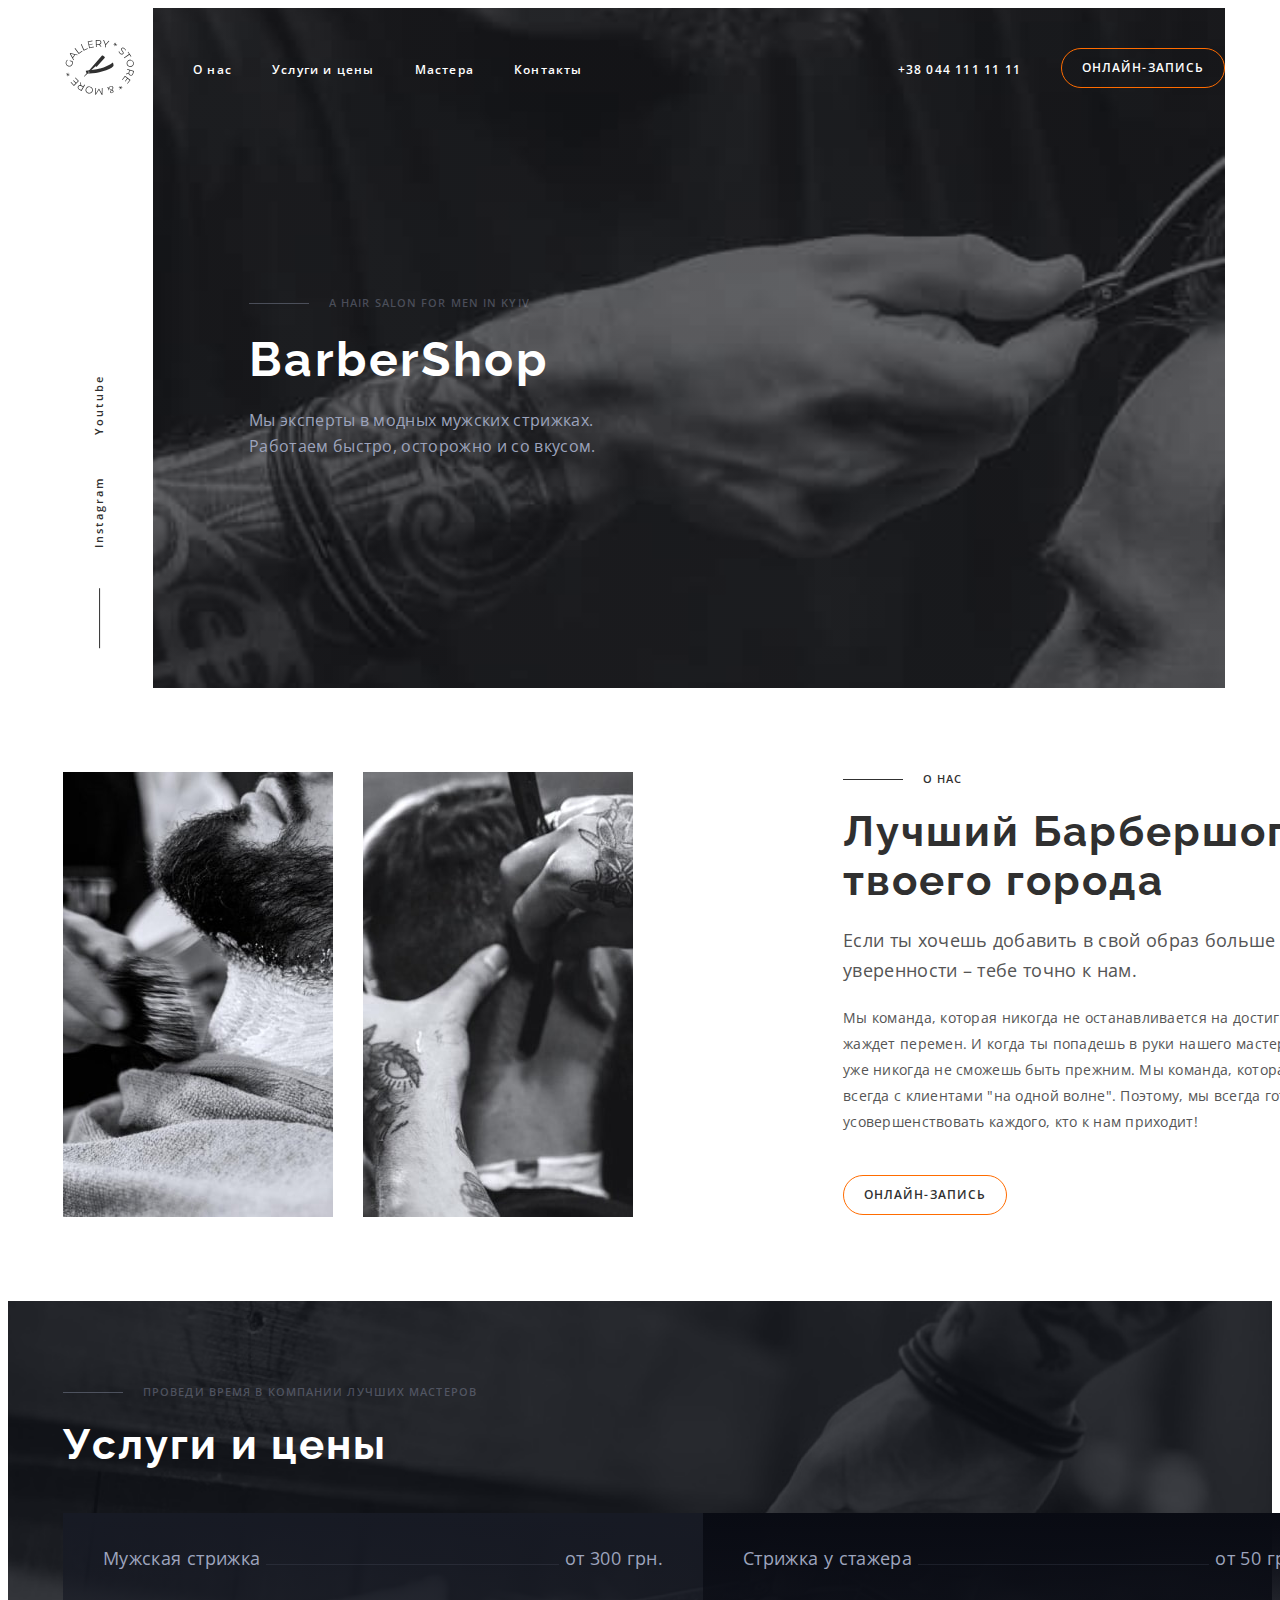
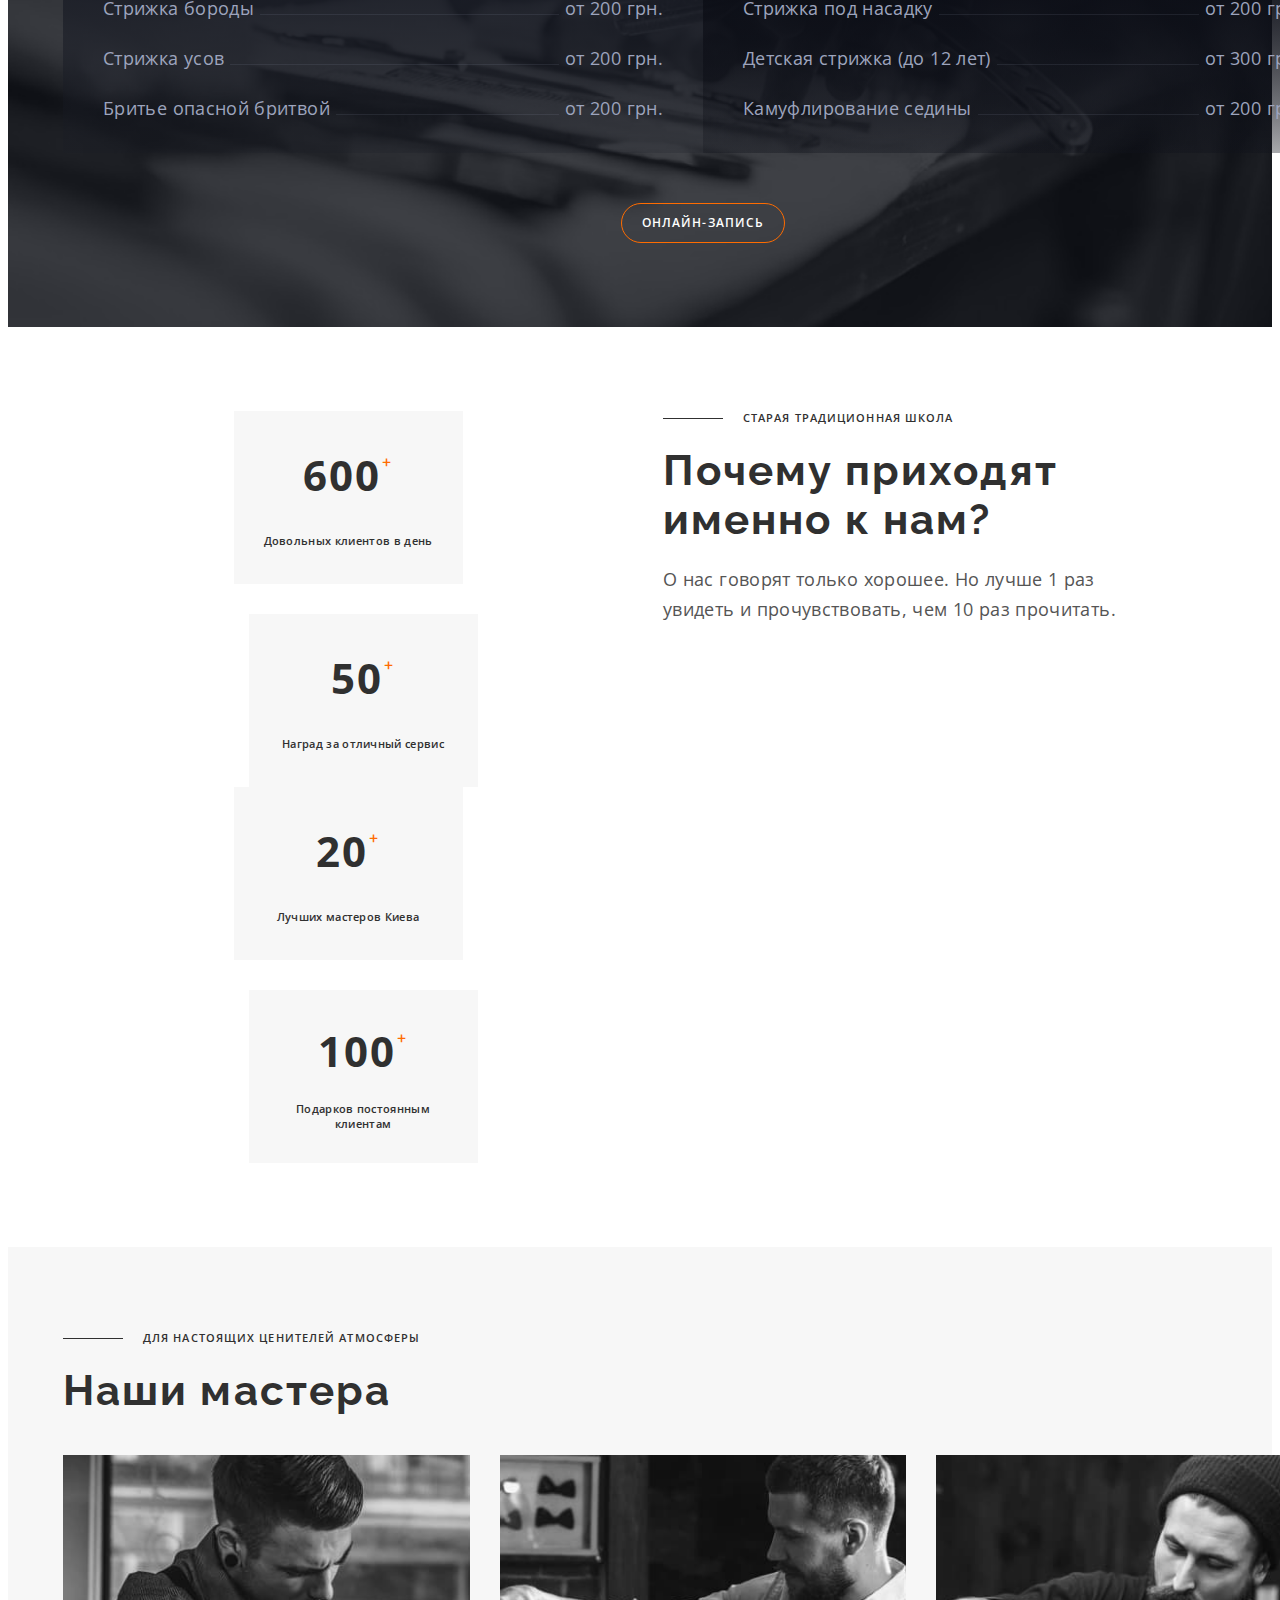
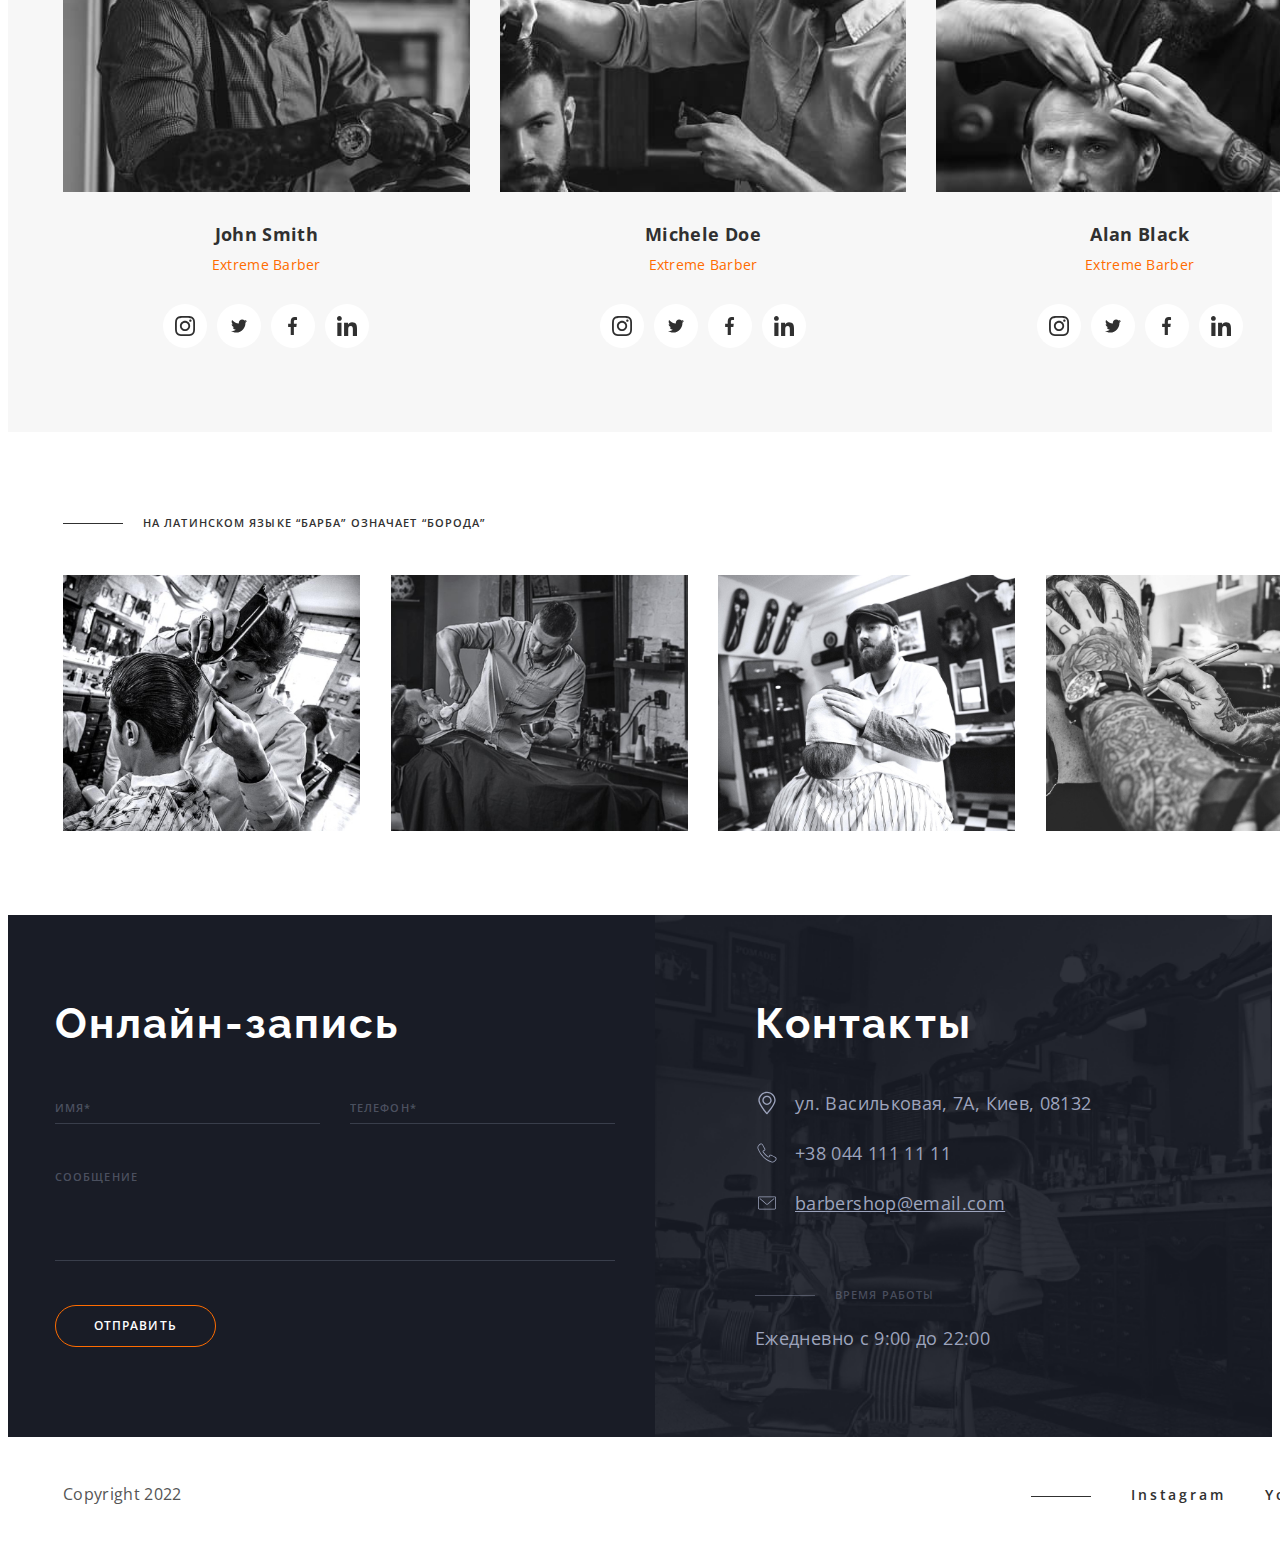
==== commit df95b73b: "sx" ====
--- a/index.html
+++ b/index.html
@@ -122,12 +122,34 @@
         <section class="section" id="entry">
             <div class="container">
                 <div class="entry" >
-                    <h3 class="entry__subtitle subtitle">О НАС</h3>
+                    <div class="entry__image">
+                        <picture class="entry__picture">
+                            <source srcset="./image/entry1d-min.jpg 1x, 
+                            ./image/entry1d@2x-min.jpg 2x"
+                            media="(min-width:1280px)">
+                            <source srcset="./image/entry1tab-min.jpg 1x, 
+                            ./image/entry1tab@2x-min.jpg 2x"
+                            media="(min-width:768px)">
+                            <img class="" src="./image/entry1d-min.jpg" alt="">
+                        </picture>
+                        <picture class="entry__picture">
+                            <source srcset="./image/entry2d-min.jpg 1x, 
+                            ./image/entry2d@2x-min.jpg 2x"
+                            media="(min-width:1280px)">
+                            <source srcset="./image/entry2tab-min.jpg 1x, 
+                            ./image/entry2tab@2x-min.jpg 2x"
+                            media="(min-width:768px)">
+                            <img class="" src="./image/entry2d-min.jpg" alt="">
+                        </picture>
+                    </div>
+                    <div class="entry__content">
+                        <h3 class="entry__subtitle subtitle">О НАС</h3>
                     <h2 class="entry__title">Лучший Барбершоп твоего города</h2>
                     <p class="entry__text">Если ты хочешь добавить в свой образ больше уверенности – тебе точно к нам.</p>
-                    <p class="entry__text entry__text--style">Мы команда, которая никогда не останавливается на достигнутом и жаждет перемен. И когда ты попадешь 
+                    <p class="entry__text--style">Мы команда, которая никогда не останавливается на достигнутом и жаждет перемен. И когда ты попадешь 
                         в руки нашего мастера, то уже никогда не сможешь быть прежним. Мы команда, которая всегда с клиентами "на одной волне". Поэтому, мы всегда готовы усовершенствовать каждого, кто к нам приходит!</p>
                     <a class="entry__btn" href="#onlain" type="button">онлайн-запись</a>
+                    </div>
                  </div>
             </div>
         </section> 
@@ -137,38 +159,42 @@
                     <h3 class="subtitle--grey">Проведи время в компании лучших мастеров</h3>
                     <h2 class="services__title">Услуги и цены</h2>
                     <ul class="services__list">
-                        <li class="services__item">
-                            <p class="services__item--text">Мужская стрижка</p>
-                            <span class="services__item--textline">от 300 грн.</span>
-                        </li>
-                        <li class="services__item">
-                            <p>Стрижка бороды</p>
-                            <span class="services__item--textline">от 200 грн.</span>
-                        </li>
-                        <li class="services__item">
-                            <p>Стрижка усов</p>
-                            <span class="services__item--textline">от 200 грн.</span>
-                        </li>
-                        <li class="services__item">
-                            <p>Бритье опасной бритвой</p>
-                            <span class="services__item--textline">от 200 грн.</span>
-                        </li>
-                        <li class="services__item">
-                            <p>Cтрижка у стажера</p>
-                            <span class="services__item--textline">от 50 грн.</span>
-                        </li>
-                        <li class="services__item">
-                            <p>Стрижка под насадку</p>
-                            <span class="services__item--textline">от 200 грн.</span>
-                        </li>
-                        <li class="services__item">
-                            <p>Детская стрижка (до 12 лет)</p>
-                            <span class="services__item--textline">от 300 грн.</span>
-                        </li>
-                        <li class="services__item">
-                            <p>Камуфлирование седины</p>
-                            <span class="services__item--textline">от 200 грн.</span>
-                        </li>
+                        <div class="services__left">
+                            <li class="services__item">
+                                <p class="services__item--text">Мужская стрижка</p>
+                                <span class="services__item--textline">от 300 грн.</span>
+                            </li>
+                            <li class="services__item">
+                                <p>Стрижка бороды</p>
+                                <span class="services__item--textline">от 200 грн.</span>
+                            </li>
+                            <li class="services__item">
+                                <p>Стрижка усов</p>
+                                <span class="services__item--textline">от 200 грн.</span>
+                            </li>
+                            <li class="services__item">
+                                <p>Бритье опасной бритвой</p>
+                                <span class="services__item--textline">от 200 грн.</span>
+                            </li>
+                        </div>
+                        <div class="services__rigth">
+                            <li class="services__item">
+                                <p>Cтрижка у стажера</p>
+                                <span class="services__item--textline">от 50 грн.</span>
+                            </li>
+                            <li class="services__item">
+                                <p>Стрижка под насадку</p>
+                                <span class="services__item--textline">от 200 грн.</span>
+                            </li>
+                            <li class="services__item">
+                                <p>Детская стрижка (до 12 лет)</p>
+                                <span class="services__item--textline">от 300 грн.</span>
+                            </li>
+                            <li class="services__item">
+                                <p>Камуфлирование седины</p>
+                                <span class="services__item--textline">от 200 грн.</span>
+                            </li>
+                        </div>
                     </ul>
                     <div class="services__container">
                         <a class="services__btn"href="#onlain" type="button">онлайн-запись</a>
@@ -179,10 +205,11 @@
         <section class="section">
             <div class="container">
                 <div class="popularity">
+                    <div class="popularity__container">
                     <h3 class="popularity__subtitle subtitle">старая традиционная школа</h3>
                     <h2 class="popularity__title">Почему приходят именно к нам?</h2>
                     <p class="popularity__text">О нас говорят только хорошее. Но лучше 1 раз увидеть и прочувствовать, чем 10 раз прочитать. </p>
-                    <div class="popularity__container">
+                </div>
                         <ul class="popularity-list">
                             <li class="popularity__item">
                                 <span class="popularity__count">600</span>
@@ -210,16 +237,15 @@
                             </li>
                         </ul>
                     </div>
-                 </div>
             </div>
         </section>   
         <section class="section section--grey" id="command">
-            <div class="container">
+            <div class="container container--grey">
                 <div class="command">
                     <h3 class="popularity__subtitle subtitle">для настоящих ценителей атмосферы</h3>
                     <h2 class="command__title">Наши мастера</h2>
-                    <ul>
-                        <li class="command-item">
+                    <ul class="command__list">
+                        <li class="command__item">
                             <picture>
                                 <source srcset="./image/img1command1.jpg ,
                                 ./image/img1command1@2x.jpg 2x" 
@@ -263,7 +289,7 @@
                                 </ul>
                             </div>
                         </li>
-                        <li class="command-item">
+                        <li class="command__item">
                             <picture>
                                 <source srcset="./image/img2command2.jpg , 
                                 ./image/img2command2@2x.jpg 2x"
@@ -307,7 +333,7 @@
                                 </ul>
                             </div>
                         </li>
-                        <li class="command-item">
+                        <li class="command__item">
                             <picture>
                                 <source srcset="./image/img3command3.jpg , 
                                 ./image/img3command3@2x.jpg 2x"
@@ -398,60 +424,66 @@
      </section>
     </main>
     <footer>
-         <section class="section--black" id="onlain">
-            <div class="container recording">
-                <h2 class="footer__title">Онлайн-запись</h2>
-                <form class="recording__form" action="#" method="post" enctype="multipart/form-data">
-                    <div class="recording__container">
-                        <label for="username"></label>
-                        <input class="recording__container--input" type="text" id="username" placeholder="Имя*">
-                    </div>
-                    <div class="recording__container">
-                        <label for="tel"></label>
-                        <input class="recording__container--input" type="tel" id="tel" placeholder="Телефон*">
-                    </div>
-                    <div class="recording__container">
-                        <label for="comments"></label>
-                        <textarea placeholder="сообщение" class="recording__container--textarea" name="text" id="comments"></textarea>
-                    </div>
-                </form>
-                <div class="recording__container--btn">
-                     <battom class="recording__btn" type="button">отправить</battom>
+         <div class="footer__container container1">
+            <section class="section--black" id="onlain">
+                <div class="container--big container__slip">
+                    <h2 class="footer__title">Онлайн-запись</h2>
+                    <form class="recording__form" action="#" method="post" enctype="multipart/form-data">
+                        <div class="recording__form--container">
+                            <div class="recording__container">
+                                <label for="username"></label>
+                                <input class="recording__container--input" type="text" id="username" placeholder="Имя*">
+                            </div>
+                            <div class="recording__container">
+                                <label for="tel"></label>
+                                <input class="recording__container--input" type="tel" id="tel" placeholder="Телефон*">
+                            </div>
+                        </div>
+                        <div class="recording__container--textarea">
+                            <label for="comments"></label>
+                            <textarea placeholder="сообщение" class="recording__textarea" name="text" id="comments"></textarea>
+                        </div>
+                    </form>
+                    <div class="recording__container--btn">
+                         <battom class="recording__btn" type="button">отправить</battom>
+                    </div>
                 </div>
-            </div>
-         </section>
-         <section class="section--black section__img" id="contakt">
-            <div class="container">
-                <address class="footer__adress">
-                <h2 class="footer__title">Контакты</h2>
-                    <ul class="footer__adress--list">
-                        <li class="footer__adress--item">
-                            <a class="footer__adress--link" href="https://goo.gl/maps/i3SawGnDGTSHp6sc6">
-                                <svg class="footer__icon" width="24" height="24">
-                                    <use href="./image/icon.svg#icon-map-pin"></use>
-                                </svg>
-                                ул. Васильковая, 7А, Киев, 08132</a>
-                        </li>
-                        <li class="footer__adress--item">
-                            <a class="footer__adress--link" href="tel:+380441111111">
-                                <svg class="footer__icon" width="24" height="24">
-                                    <use href="./image/icon.svg#icon-phone"></use>
-                                </svg>
-                                +38 044 111 11 11</a>
-                        </li>
-                        <li class="footer__adress--item">
-                            <a class="footer__adress--link footer__adress--underline" href="mailto:barbershop@email.com">
-                                <svg class="footer__icon" width="24" height="24">
-                                    <use href="./image/icon.svg#icon-emeil"></use>
-                                </svg>
-                                barbershop@email.com</a>
-                        </li>
-                    </ul>
-                </address>
-                <h3 class="subtitle--grey">время работы</h3>
-                <p class="footer__text">Ежедневно с 9:00 до 22:00</p>
-            </div>
-         </section>
+             </section>
+             <section class="section--black section__img" id="contakt">
+                <div class="container--big container__poppa">
+                    <h2 class="footer__title">Контакты</h2>
+                    <address class="footer__adress">
+                        <ul class="footer__adress--list">
+                            <li class="footer__adress--item">
+                                <a class="footer__adress--link" href="https://goo.gl/maps/i3SawGnDGTSHp6sc6">
+                                    <svg class="footer__icon" width="24" height="24">
+                                        <use href="./image/icon.svg#icon-map-pin"></use>
+                                    </svg>
+                                    ул. Васильковая, 7А, Киев, 08132</a>
+                            </li>
+                            <li class="footer__adress--item">
+                                <a class="footer__adress--link" href="tel:+380441111111">
+                                    <svg class="footer__icon" width="24" height="24">
+                                        <use href="./image/icon.svg#icon-phone"></use>
+                                    </svg>
+                                    +38 044 111 11 11</a>
+                            </li>
+                            <li class="footer__adress--item">
+                                <a class="footer__adress--link footer__adress--underline" href="mailto:barbershop@email.com">
+                                    <svg class="footer__icon" width="24" height="24">
+                                        <use href="./image/icon.svg#icon-emeil"></use>
+                                    </svg>
+                                    barbershop@email.com</a>
+                            </li>
+                        </ul>
+                        <div class="container__adress">
+                            <h3 class="subtitle--grey">время работы</h3>
+                            <p class="footer__text">Ежедневно с 9:00 до 22:00</p>
+                        </div>
+                    </address>
+                </div>
+             </section>
+         </div>
          <section class="footer__section">
             <div class="container footer__section--container">
                 <ul class="footer__social">
@@ -462,7 +494,7 @@
                         <a class="footer__social--link">Youtube</a>
                     </li>
                 </ul>
-                <p class="footer__section--text">Copyright 2020</p>
+                <p class="footer__section--text">Copyright 2022</p>
             </div>
          </section> 
     </footer>
--- a/css/index.css
+++ b/css/index.css
@@ -59,9 +59,50 @@
     padding-left: 39px;
   }
 }
-@media screen and (min-width: 1200px) {
+@media screen and (min-width: 1280px) {
   .container {
-    width: 1200px;
+    width: 1280px;
+    padding-right: 55px;
+    padding-left: 55px;
+  }
+}
+
+.container--big {
+  margin: 0 auto;
+  padding-right: 31px;
+  padding-left: 31px;
+}
+@media screen and (min-width: 480px) {
+  .container--big {
+    width: 480px;
+  }
+}
+@media screen and (min-width: 768px) {
+  .container--big {
+    width: 768px;
+    padding-right: 39px;
+    padding-left: 39px;
+  }
+}
+@media screen and (min-width: 1280px) {
+  .container--big {
+    padding: 0;
+  }
+}
+
+@media screen and (min-width: 1280px) {
+  .container__slip {
+    width: 560px;
+    margin-left: auto;
+    margin-right: 40px;
+  }
+}
+
+@media screen and (min-width: 1280px) {
+  .container__poppa {
+    width: 560px;
+    margin-right: auto;
+    margin-left: 100px;
   }
 }
 
@@ -76,6 +117,37 @@
 .section--black {
   padding: 84px 0;
   background-color: #191C26;
+}
+
+@media screen and (min-width: 1280px) {
+  .footer__container {
+    display: -webkit-box;
+    display: -ms-flexbox;
+    display: flex;
+    -webkit-box-pack: center;
+        -ms-flex-pack: center;
+            justify-content: center;
+  }
+}
+
+@media screen and (min-width: 1280px) {
+  .section--black:first-child {
+    width: calc(50% + 15px);
+  }
+  .section--black:last-child {
+    width: calc(50% - 15px);
+  }
+}
+
+.footer__adress {
+  margin-top: 40px;
+}
+@media screen and (min-width: 768px) and (max-width: 1279px) {
+  .footer__adress {
+    display: -webkit-box;
+    display: -ms-flexbox;
+    display: flex;
+  }
 }
 
 .recording__btn {
@@ -119,6 +191,11 @@
     font-size: 32px;
   }
 }
+@media screen and (min-width: 768px) {
+  .footer__title {
+    text-align: inherit;
+  }
+}
 
 .recording__form {
   margin: 44px 0;
@@ -132,9 +209,17 @@
   -webkit-box-direction: normal;
       -ms-flex-direction: column;
           flex-direction: column;
-}
-.recording__container:not(:last-child) {
-  margin-bottom: 44px;
+  width: 100%;
+}
+@media screen and (max-width: 767px) {
+  .recording__container:not(:last-child) {
+    margin-bottom: 44px;
+  }
+}
+@media screen and (min-width: 768px) {
+  .recording__container:not(:last-child) {
+    margin-right: 30px;
+  }
 }
 
 .recording__container--input {
@@ -188,6 +273,17 @@
 }
 
 .recording__container--textarea {
+  display: -webkit-box;
+  display: -ms-flexbox;
+  display: flex;
+  -webkit-box-orient: vertical;
+  -webkit-box-direction: normal;
+      -ms-flex-direction: column;
+          flex-direction: column;
+  margin-top: 44px;
+}
+
+.recording__textarea {
   resize: none;
   border: none;
   height: 76px;
@@ -203,49 +299,50 @@
   text-transform: uppercase;
   padding: 8px 0;
 }
-.recording__container--textarea:hover, .recording__container--textarea:focus {
+.recording__textarea:hover, .recording__textarea:focus {
   color: #FFFFFF;
   border-color: #FFFFFF;
 }
-.recording__container--textarea::-webkit-input-placeholder {
+.recording__textarea::-webkit-input-placeholder {
   color: rgba(157, 164, 189, 0.4);
 }
-.recording__container--textarea::-moz-placeholder {
+.recording__textarea::-moz-placeholder {
   color: rgba(157, 164, 189, 0.4);
 }
-.recording__container--textarea:-ms-input-placeholder {
+.recording__textarea:-ms-input-placeholder {
   color: rgba(157, 164, 189, 0.4);
 }
-.recording__container--textarea::-ms-input-placeholder {
+.recording__textarea::-ms-input-placeholder {
   color: rgba(157, 164, 189, 0.4);
 }
-.recording__container--textarea::placeholder {
+.recording__textarea::placeholder {
   color: rgba(157, 164, 189, 0.4);
 }
-.recording__container--textarea:hover::-webkit-input-placeholder, .recording__container--textarea:focus::-webkit-input-placeholder {
-  color: #FFFFFF;
-}
-.recording__container--textarea:hover::-moz-placeholder, .recording__container--textarea:focus::-moz-placeholder {
-  color: #FFFFFF;
-}
-.recording__container--textarea:hover:-ms-input-placeholder, .recording__container--textarea:focus:-ms-input-placeholder {
-  color: #FFFFFF;
-}
-.recording__container--textarea:hover::-ms-input-placeholder, .recording__container--textarea:focus::-ms-input-placeholder {
-  color: #FFFFFF;
-}
-.recording__container--textarea:hover::placeholder, .recording__container--textarea:focus::placeholder {
-  color: #FFFFFF;
-}
-
-.recording__container--btn {
-  display: -webkit-box;
-  display: -ms-flexbox;
-  display: flex;
-  text-align: center;
-  -webkit-box-pack: center;
-      -ms-flex-pack: center;
-          justify-content: center;
+.recording__textarea:hover::-webkit-input-placeholder, .recording__textarea:focus::-webkit-input-placeholder {
+  color: #FFFFFF;
+}
+.recording__textarea:hover::-moz-placeholder, .recording__textarea:focus::-moz-placeholder {
+  color: #FFFFFF;
+}
+.recording__textarea:hover:-ms-input-placeholder, .recording__textarea:focus:-ms-input-placeholder {
+  color: #FFFFFF;
+}
+.recording__textarea:hover::-ms-input-placeholder, .recording__textarea:focus::-ms-input-placeholder {
+  color: #FFFFFF;
+}
+.recording__textarea:hover::placeholder, .recording__textarea:focus::placeholder {
+  color: #FFFFFF;
+}
+
+@media screen and (max-width: 767px) {
+  .recording__container--btn {
+    display: -webkit-box;
+    display: -ms-flexbox;
+    display: flex;
+    -webkit-box-pack: center;
+        -ms-flex-pack: center;
+            justify-content: center;
+  }
 }
 
 .section__img {
@@ -271,8 +368,21 @@
   margin-top: 20px;
 }
 
-.footer__adress--list {
-  margin: 40px 0 44px 0;
+@media screen and (max-width: 767px) {
+  .footer__adress--list {
+    margin-bottom: 44px;
+  }
+}
+@media screen and (min-width: 768px) and (max-width: 1279px) {
+  .footer__adress--list {
+    width: 330px;
+    margin-right: 31px;
+  }
+}
+@media screen and (min-width: 1280px) {
+  .footer__adress--list {
+    margin-bottom: 70px;
+  }
 }
 
 .footer__adress--item:not(:last-child) {
@@ -284,7 +394,7 @@
   font-style: normal;
   font-weight: normal;
   font-size: 18px;
-  line-height: 30px;
+  line-height: 1.67;
   letter-spacing: 0.02em;
   color: #9DA4BD;
   display: -webkit-box;
@@ -327,7 +437,7 @@
 .footer__social--item:not(:last-child)::after {
   position: absolute;
   left: 0;
-  bottom: 8.5px;
+  bottom: 10.5px;
   content: "";
   width: 60px;
   height: 1px;
@@ -343,8 +453,34 @@
   display: -webkit-box;
   display: -ms-flexbox;
   display: flex;
-  margin-right: auto;
-  margin-bottom: 20px;
+}
+@media screen and (max-width: 767px) {
+  .footer__social {
+    margin-bottom: 20px;
+  }
+}
+
+@media screen and (min-width: 768px) {
+  .recording__form--container {
+    display: -webkit-box;
+    display: -ms-flexbox;
+    display: flex;
+  }
+}
+
+@media screen and (min-width: 768px) {
+  .footer__section--container {
+    display: -webkit-box;
+    display: -ms-flexbox;
+    display: flex;
+    -webkit-box-pack: justify;
+        -ms-flex-pack: justify;
+            justify-content: space-between;
+    -webkit-box-orient: horizontal;
+    -webkit-box-direction: reverse;
+        -ms-flex-direction: row-reverse;
+            flex-direction: row-reverse;
+  }
 }
 
 .header__section {
@@ -367,6 +503,17 @@
     min-height: 437px;
   }
 }
+@media screen and (min-width: 768px) {
+  .header__section {
+    width: 576px;
+  }
+}
+@media screen and (min-width: 1280px) {
+  .header__section {
+    width: 1072px;
+  }
+}
+
 @media screen and (max-width: 767px) {
   .container__no--header {
     margin: 0 auto;
@@ -378,16 +525,11 @@
     width: 480px;
   }
 }
-@media screen and (min-width: 768px) {
-  .container__no--header {
-    padding: 40px 0 40px 23px;
-  }
-}
+
 @media screen and (min-width: 768px) {
   .header {
-    max-width: 690px;
+    width: 690px;
     height: 680px;
-    margin: 0 31px;
     display: -webkit-box;
     display: -ms-flexbox;
     display: flex;
@@ -395,6 +537,11 @@
         -ms-flex-pack: justify;
             justify-content: space-between;
     margin: 0 auto;
+  }
+}
+@media screen and (min-width: 1280px) {
+  .header {
+    width: 1170px;
   }
 }
 
@@ -464,6 +611,13 @@
     max-width: 349px;
     margin-top: 164px;
     margin-left: 70px;
+  }
+}
+@media screen and (min-width: 1280px) {
+  .header__list {
+    max-width: 426px;
+    margin-top: 208px;
+    margin-left: 96px;
   }
 }
 
@@ -547,9 +701,15 @@
     margin-bottom: 24px;
   }
 }
-@media screen and (min-width: 768px) {
-  .nav__item:not(:last-child) {
-    margin-right: 24px;
+
+@media screen and (min-width: 768px) {
+  .nav__item {
+    margin-left: 24px;
+  }
+}
+@media screen and (min-width: 1280px) {
+  .nav__item {
+    margin-left: 40px;
   }
 }
 
@@ -572,6 +732,14 @@
             flex-direction: column;
   }
 }
+@media screen and (min-width: 1280px) {
+  .contaks {
+    -webkit-box-orient: horizontal;
+    -webkit-box-direction: normal;
+        -ms-flex-direction: row;
+            flex-direction: row;
+  }
+}
 
 .contaks__link {
   font-weight: 600;
@@ -603,7 +771,7 @@
   }
 }
 
-@media screen and (min-width: 768px) {
+@media screen and (min-width: 768px) and (max-width: 1279px) {
   .contaks__item:not(:first-child) {
     margin-bottom: 20px;
     -webkit-box-ordinal-group: 0;
@@ -611,9 +779,16 @@
             order: -1;
   }
 }
-
-.nav__list {
-  margin-bottom: 64px;
+@media screen and (min-width: 1280px) {
+  .contaks__item:not(:first-child) {
+    margin-left: 40px;
+  }
+}
+
+@media screen and (max-width: 767px) {
+  .nav__list {
+    margin-bottom: 64px;
+  }
 }
 @media screen and (min-width: 768px) {
   .nav__list {
@@ -659,28 +834,17 @@
 }
 
 @media screen and (min-width: 768px) {
-  .container__cap {
-    display: -webkit-box;
-    display: -ms-flexbox;
-    display: flex;
-    -webkit-box-align: center;
-        -ms-flex-align: center;
-            align-items: center;
-  }
-}
-
-@media screen and (min-width: 768px) {
   .container__nav {
     display: -webkit-box;
     display: -ms-flexbox;
     display: flex;
-    width: 550px;
     -webkit-box-pack: justify;
         -ms-flex-pack: justify;
             justify-content: space-between;
     -webkit-box-align: baseline;
         -ms-flex-align: baseline;
             align-items: baseline;
+    margin-top: 40px;
   }
 }
 
@@ -773,7 +937,7 @@
   color: #303030;
   border: 1px solid #FF6C00;
   border-radius: 25px;
-  padding: 12px 37px;
+  padding: 11px 37px;
 }
 .contaks__btn:hover, .contaks__btn:focus {
   background-color: #FF6C00;
@@ -781,12 +945,12 @@
 }
 @media screen and (max-width: 420px) {
   .contaks__btn {
-    padding: 12px 15px;
+    padding: 11px 15px;
   }
 }
 @media screen and (min-width: 768px) {
   .contaks__btn {
-    padding: 12px 20px;
+    padding: 11px 20px;
     color: #FFFFFF;
   }
 }
@@ -823,6 +987,12 @@
     font-size: 10px;
   }
 }
+@media screen and (min-width: 768px) {
+  .services__item {
+    font-size: 18px;
+    line-height: 1.67;
+  }
+}
 
 .services__item--textline {
   -webkit-box-ordinal-group: 2;
@@ -848,6 +1018,19 @@
   background: linear-gradient(180deg, #171A24 0%, rgba(23, 26, 36, 0.2) 100%);
   padding: 30px;
   margin: 44px 0 50px 0;
+}
+@media screen and (min-width: 768px) {
+  .services__list {
+    padding: 30px 40px;
+  }
+}
+@media screen and (min-width: 1280px) {
+  .services__list {
+    display: -webkit-box;
+    display: -ms-flexbox;
+    display: flex;
+    padding: 0;
+  }
 }
 
 .services__btn {
@@ -865,14 +1048,14 @@
   -webkit-box-sizing: border-box;
           box-sizing: border-box;
   border-radius: 25px;
-  padding: 12px 20px;
+  padding: 11px 20px;
 }
 .services__btn:hover, .services__btn:focus {
   background-color: #FF6C00;
 }
 @media screen and (max-width: 420px) {
   .services__btn {
-    padding: 12px 15px;
+    padding: 11px 15px;
   }
 }
 
@@ -897,6 +1080,22 @@
 @media screen and (max-width: 420px) {
   .services__title {
     font-size: 32px;
+  }
+}
+
+@media screen and (min-width: 1280px) {
+  .services__rigth {
+    width: 50%;
+    padding: 30px 40px;
+    background: -webkit-gradient(linear, left top, left bottom, from(#090B13), to(rgba(9, 11, 19, 0.2)));
+    background: linear-gradient(180deg, #090B13 0%, rgba(9, 11, 19, 0.2) 100%);
+  }
+}
+
+@media screen and (min-width: 1280px) {
+  .services__left {
+    width: 50%;
+    padding: 30px 40px;
   }
 }
 
@@ -945,8 +1144,35 @@
           align-items: center;
 }
 
-.command-item:not(:last-child) {
-  margin-bottom: 64px;
+@media screen and (max-width: 1279px) {
+  .command {
+    max-width: 480px;
+    margin: 0 auto;
+  }
+}
+
+@media screen and (min-width: 1280px) {
+  .command__list {
+    display: -webkit-box;
+    display: -ms-flexbox;
+    display: flex;
+    -ms-flex-wrap: wrap;
+        flex-wrap: wrap;
+    margin: -15px;
+  }
+}
+
+@media screen and (min-width: 1280px) {
+  .command__item {
+    margin: 15px;
+    -ms-flex-preferred-size: calc((100% - 90px) / 3);
+        flex-basis: calc((100% - 90px) / 3);
+  }
+}
+@media screen and (max-width: 1279px) {
+  .command__item:not(:last-child) {
+    margin-bottom: 64px;
+  }
 }
 
 .command__title--masters {
@@ -998,16 +1224,26 @@
   color: #303030;
   margin: 20px 0;
 }
-
-.entry__text {
-  font-size: 16px;
-  line-height: 1.63;
+@media screen and (min-width: 1280px) {
+  .entry__title {
+    font-size: 42px;
+    line-height: 1.17;
+  }
+}
+
+@media screen and (min-width: 1280px) {
+  .entry__text {
+    font-size: 18px;
+    line-height: 1.67;
+  }
+}
+
+.entry__text--style {
+  margin: 20px 0 40px 0;
+  font-size: 14px;
+  line-height: 1.86;
   letter-spacing: 0.02em;
   color: #555555;
-}
-
-.entry__text--style {
-  margin: 20px 0 40px 0;
 }
 
 .entry__btn {
@@ -1023,7 +1259,7 @@
   color: #303030;
   border: 1px solid #FF6C00;
   border-radius: 25px;
-  padding: 12px 20px;
+  padding: 11px 20px;
 }
 .entry__btn:hover, .entry__btn:focus {
   background-color: #FF6C00;
@@ -1031,9 +1267,67 @@
 }
 @media screen and (max-width: 420px) {
   .entry__btn {
-    padding: 12px 15px;
-  }
-}
+    padding: 11px 15px;
+  }
+}
+
+.entry__image {
+  display: none;
+}
+@media screen and (min-width: 768px) {
+  .entry__image {
+    display: block;
+  }
+}
+@media screen and (min-width: 1280px) {
+  .entry__image {
+    display: -webkit-box;
+    display: -ms-flexbox;
+    display: flex;
+  }
+}
+
+@media screen and (min-width: 768px) and (max-width: 1279px) {
+  .entry__picture:not(:last-child) {
+    display: block;
+    margin-bottom: 30px;
+  }
+}
+@media screen and (min-width: 1280px) {
+  .entry__picture:not(:last-child) {
+    margin-right: 30px;
+  }
+}
+
+.entry {
+  display: -webkit-box;
+  display: -ms-flexbox;
+  display: flex;
+  -webkit-box-pack: justify;
+      -ms-flex-pack: justify;
+          justify-content: space-between;
+}
+
+@media screen and (min-width: 768px) {
+  .entry__content {
+    width: 330px;
+  }
+}
+@media screen and (min-width: 1280px) {
+  .entry__content {
+    width: 500px;
+  }
+}
+
+@media screen and (min-width: 1280px) {
+  .popularity {
+    margin-left: 100px;
+    display: -webkit-box;
+    display: -ms-flexbox;
+    display: flex;
+  }
+}
+
 .popularity__title {
   font-family: Raleway;
   font-weight: 700;
@@ -1049,14 +1343,32 @@
   }
 }
 
+@media screen and (min-width: 768px) {
+  .popularity__container {
+    width: 500px;
+  }
+}
+@media screen and (min-width: 1280px) {
+  .popularity__container {
+    -webkit-box-ordinal-group: 2;
+        -ms-flex-order: 1;
+            order: 1;
+    margin-left: 130px;
+  }
+}
+
 .popularity__text {
   font-size: 18px;
   line-height: 1.67;
   letter-spacing: 0.02em;
 }
+@media screen and (max-width: 1279px) {
+  .popularity__text {
+    margin-bottom: 44px;
+  }
+}
 
 .popularity-list {
-  margin-top: 44px;
   display: -webkit-box;
   display: -ms-flexbox;
   display: flex;
@@ -1069,9 +1381,28 @@
       -ms-flex-align: center;
           align-items: center;
 }
+@media screen and (max-width: 767px) {
+  .popularity-list {
+    margin: -15px;
+  }
+}
+@media screen and (min-width: 768px) {
+  .popularity-list {
+    width: 450px;
+  }
+}
+@media screen and (min-width: 1280px) {
+  .popularity-list {
+    width: 370px;
+  }
+}
+@media screen and (min-width: 768px) and (max-width: 1279px) {
+  .popularity-list {
+    margin-left: auto;
+  }
+}
 
 .popularity__item {
-  width: 114px;
   height: 133px;
   background-color: #F7F7F7;
   display: -webkit-box;
@@ -1087,20 +1418,25 @@
           align-items: center;
   padding: 20px 29.5px;
 }
+.popularity__item:nth-child(even) {
+  margin-left: 30px;
+}
 .popularity__item:nth-child(odd) {
-  margin-right: 30px;
-}
-.popularity__item:nth-child(even) {
-  margin-top: 30px;
-}
-@media screen and (min-width: 420px) {
+  margin-bottom: 30px;
+}
+@media screen and (max-width: 767px) {
   .popularity__item {
-    width: 164px;
-  }
-}
-@media screen and (min-width: 480px) {
+    width: calc((100% - 60px) / 2);
+  }
+}
+@media screen and (min-width: 768px) {
   .popularity__item {
-    width: 193px;
+    width: 210px;
+  }
+}
+@media screen and (min-width: 1280px) {
+  .popularity__item {
+    width: 170px;
   }
 }
 
@@ -1137,12 +1473,38 @@
   color: #303030;
 }
 
-.works__list {
-  margin-top: 44px;
-}
-
-.works__item:not(:last-child) {
-  margin-bottom: 30px;
+@media screen and (min-width: 768px) {
+  .works__list {
+    margin: -15px;
+    display: -webkit-box;
+    display: -ms-flexbox;
+    display: flex;
+    -ms-flex-wrap: wrap;
+        flex-wrap: wrap;
+  }
+}
+
+@media screen and (max-width: 767px) {
+  .works__item:not(:last-child) {
+    margin-bottom: 30px;
+  }
+}
+@media screen and (min-width: 768px) {
+  .works__item {
+    margin: 15px;
+    -ms-flex-preferred-size: calc((100% - 60px) / 2);
+        flex-basis: calc((100% - 60px) / 2);
+  }
+}
+@media screen and (min-width: 1280px) {
+  .works__item {
+    -ms-flex-preferred-size: calc((100% - 120px) / 4);
+        flex-basis: calc((100% - 120px) / 4);
+  }
+}
+
+.works__subtitle {
+  margin-bottom: 44px;
 }
 
 .visually-hidden {
@@ -1159,6 +1521,7 @@
 .subtitle--grey {
   color: #9DA4BD60;
   position: relative;
+  font-style: normal;
   font-weight: 600;
   font-size: 11px;
   line-height: 1.36;
@@ -1205,7 +1568,7 @@
   color: #303030;
   border: 1px solid #FF6C00;
   border-radius: 25px;
-  padding: 12px 37px;
+  padding: 11px 37px;
 }
 .order__btn:hover, .order__btn:focus {
   background-color: #FF6C00;
@@ -1213,12 +1576,12 @@
 }
 @media screen and (max-width: 420px) {
   .order__btn {
-    padding: 12px 15px;
+    padding: 11px 15px;
   }
 }
 @media screen and (min-width: 768px) {
   .order__btn {
-    padding: 12px 20px;
+    padding: 11px 20px;
     color: #FFFFFF;
   }
 }/*# sourceMappingURL=index.css.map */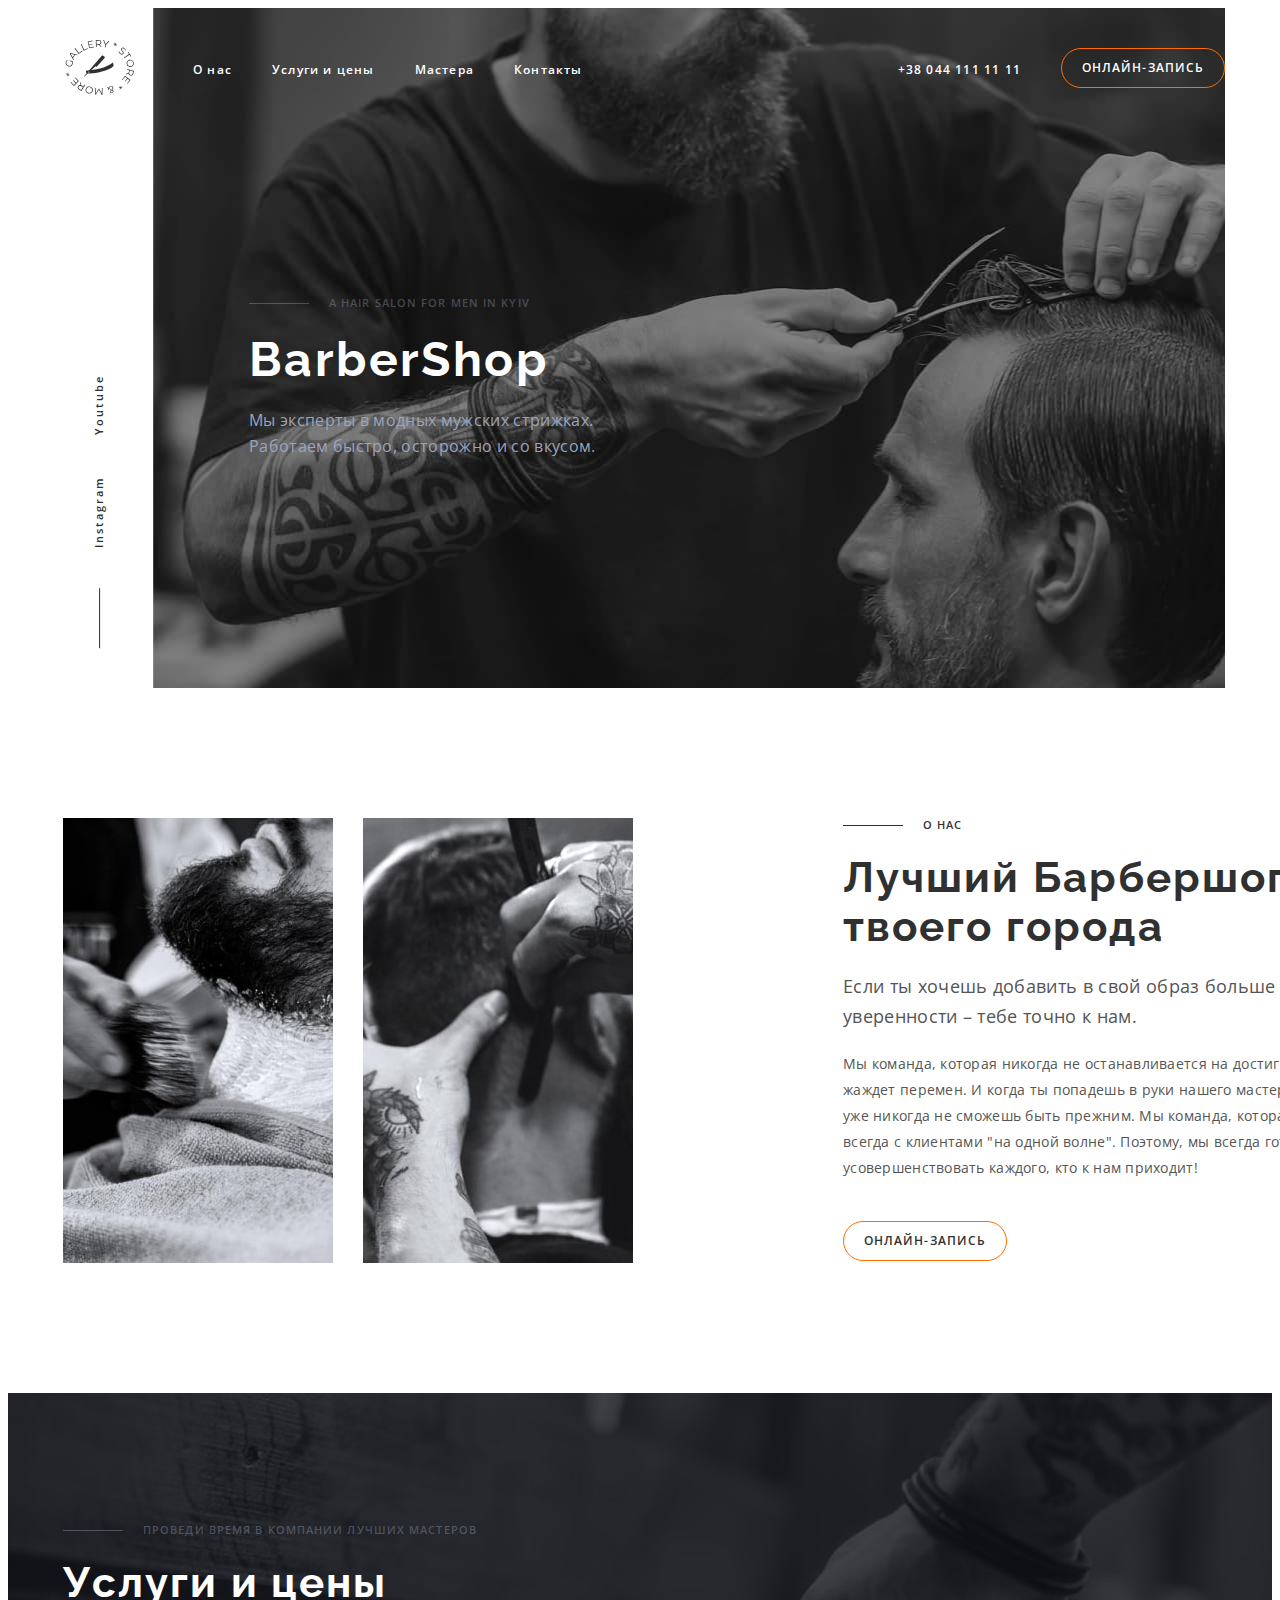
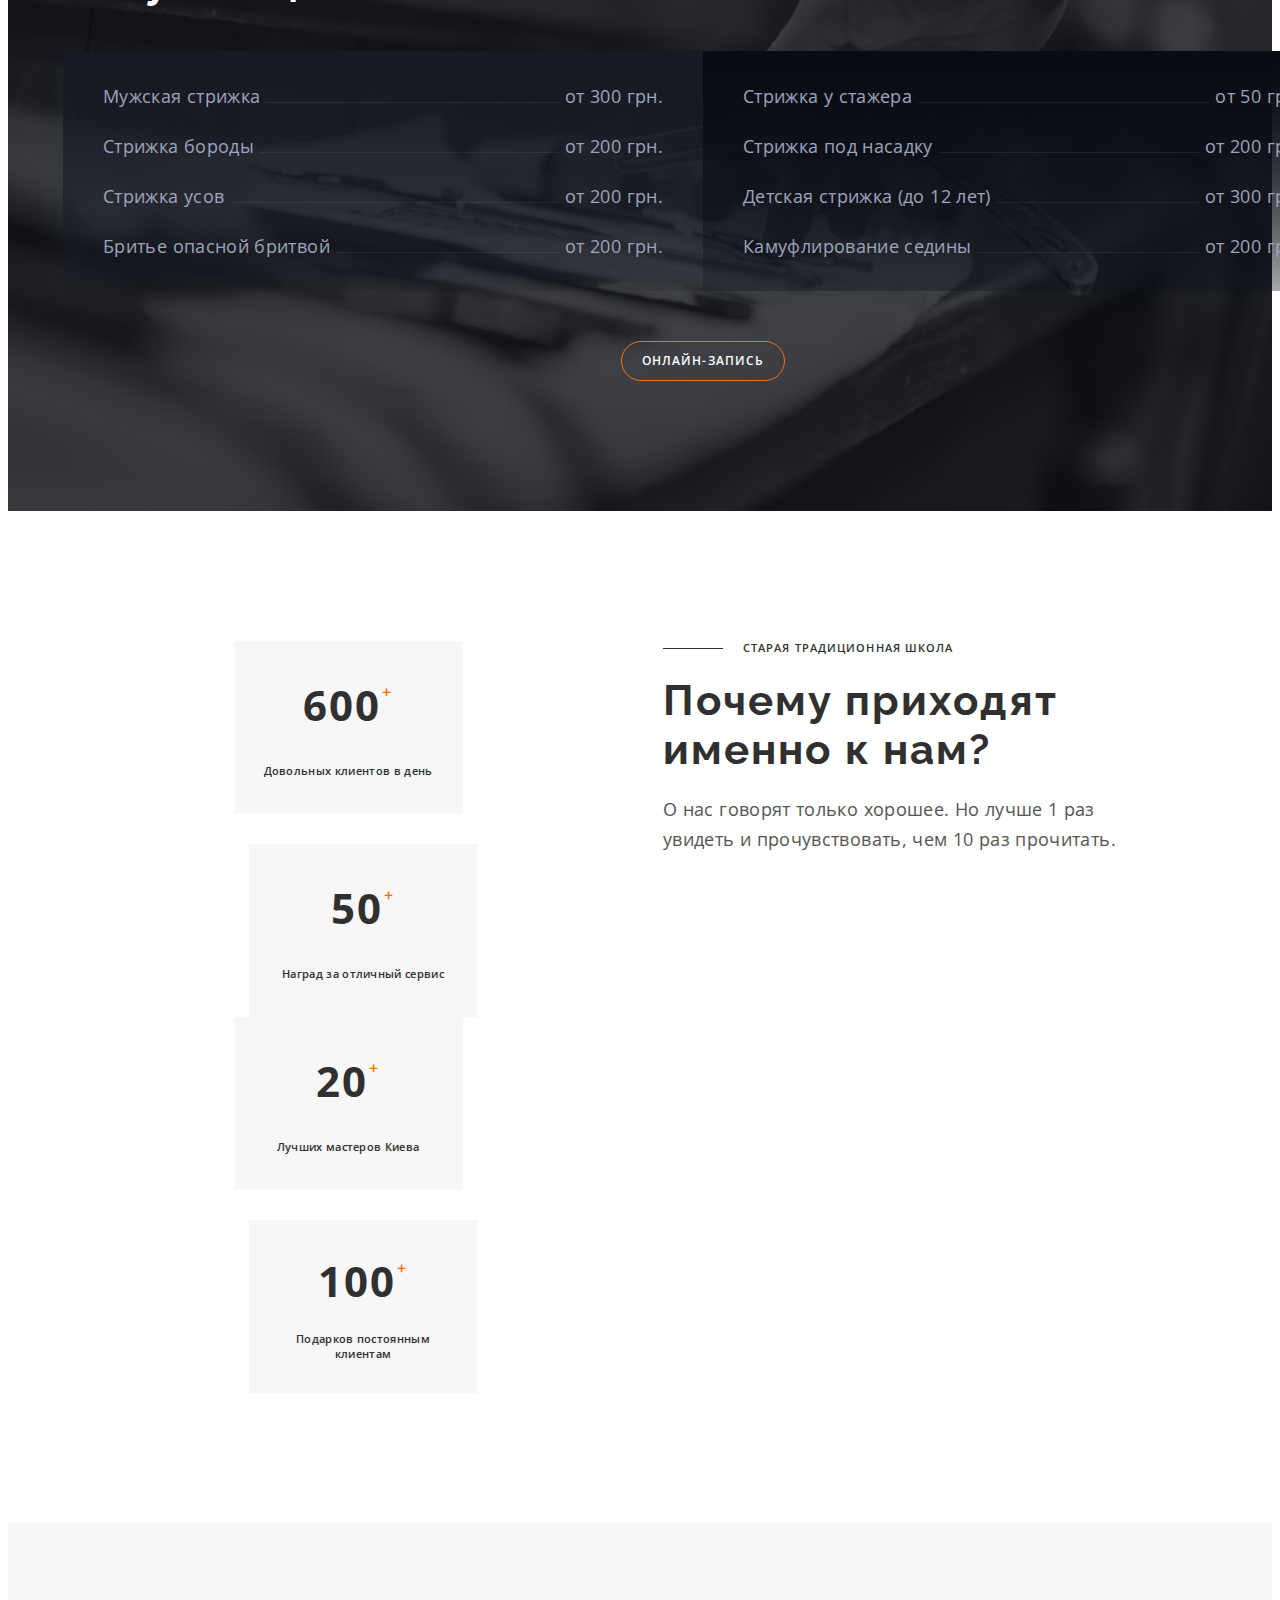
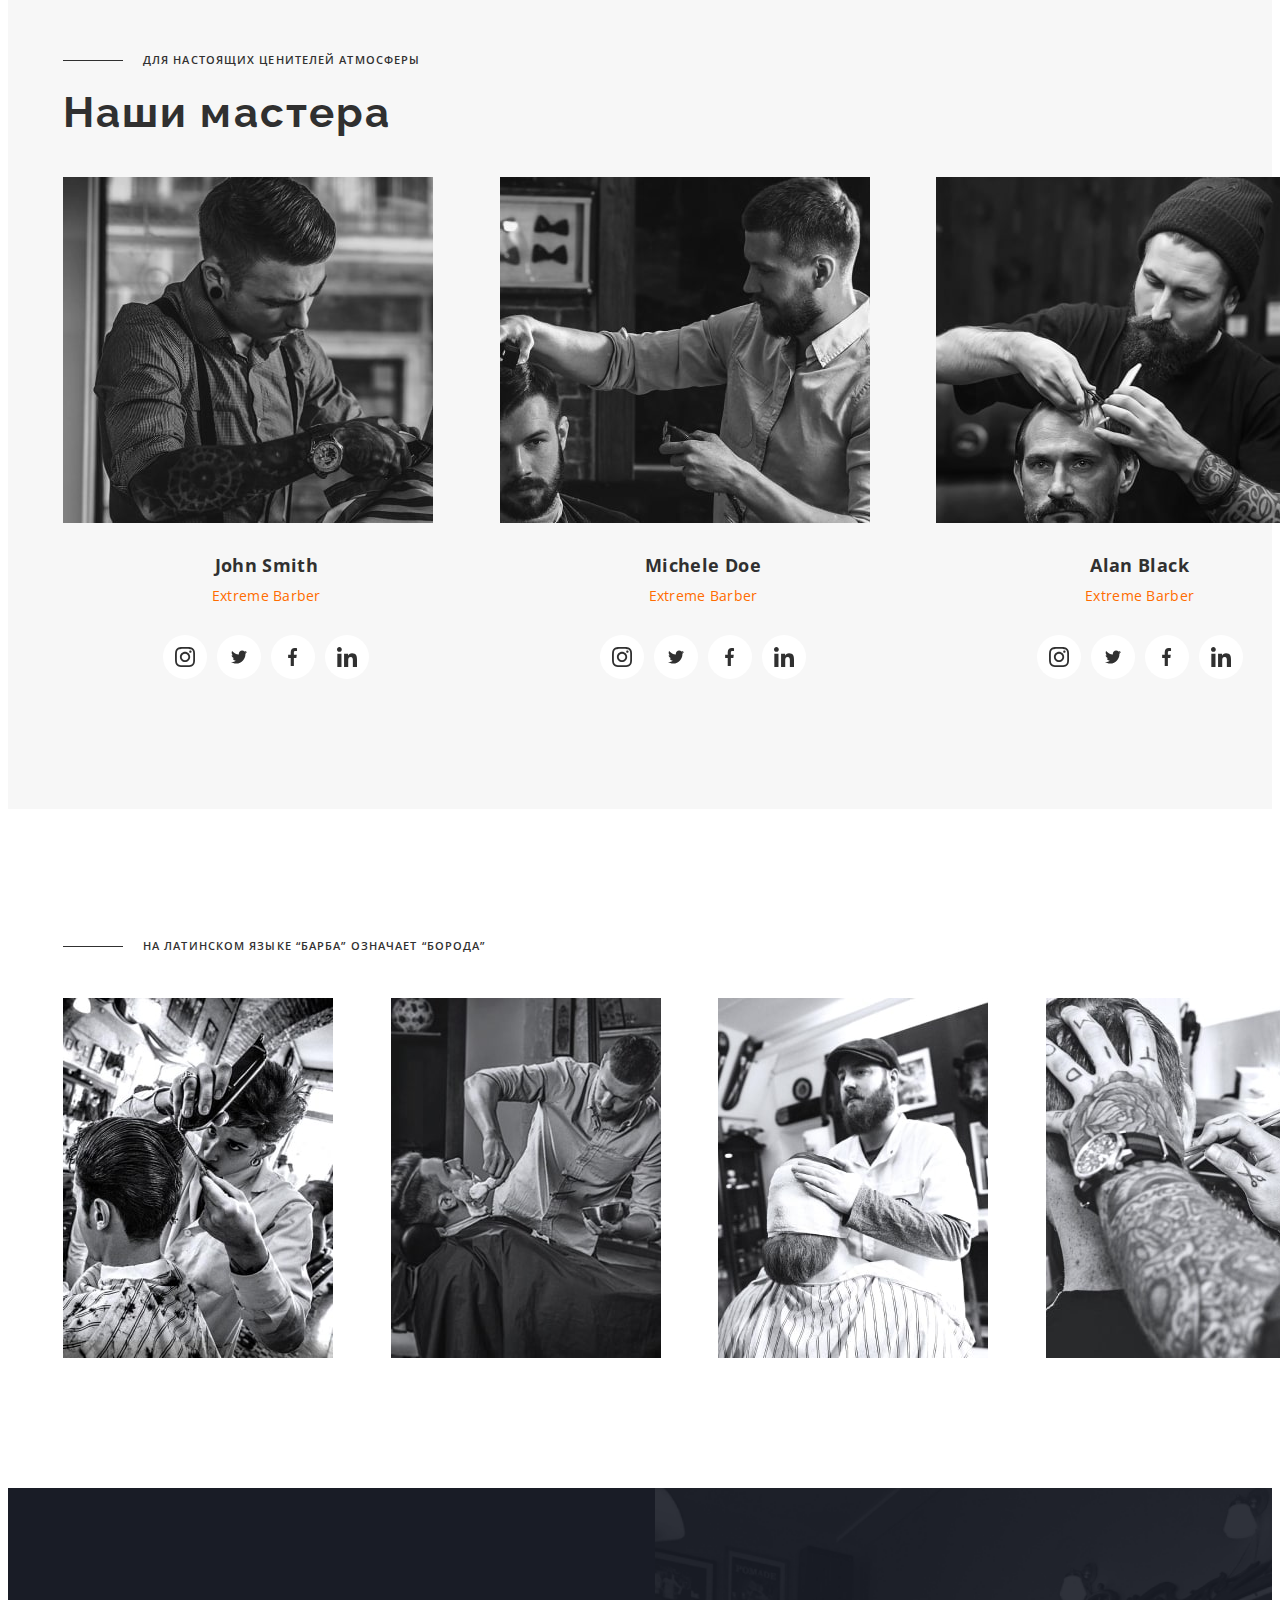
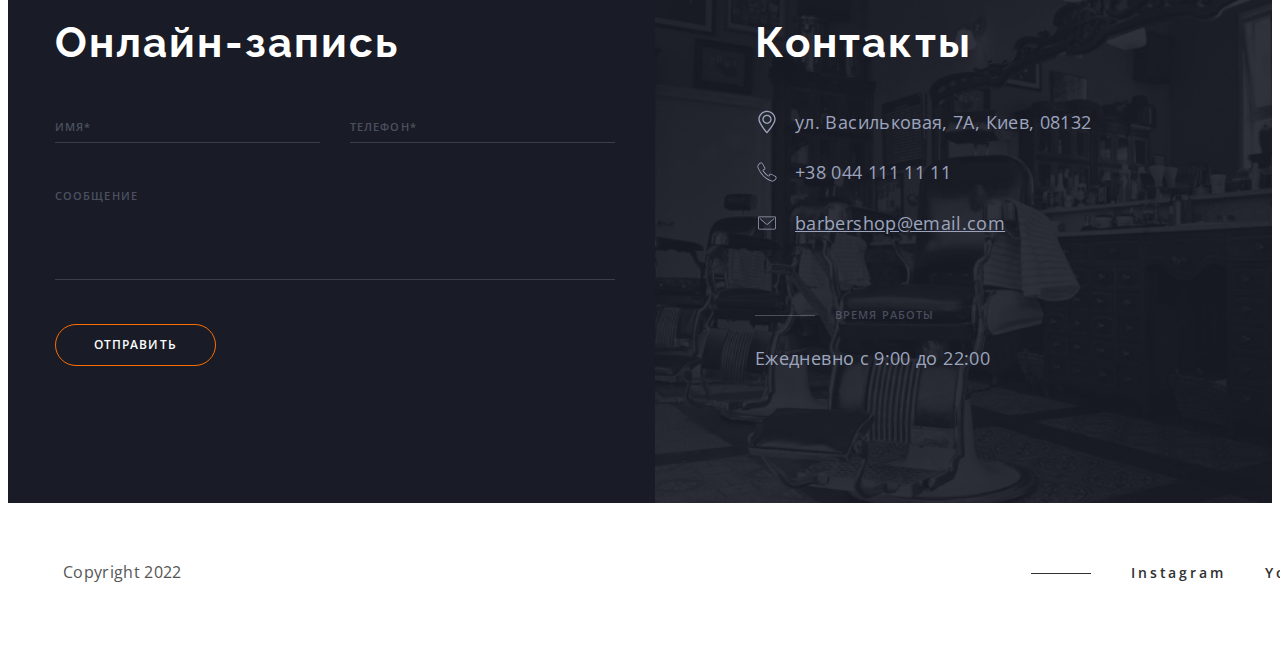
==== commit c55ef0d9: "sds" ====
--- a/index.html
+++ b/index.html
@@ -247,6 +247,12 @@
                     <ul class="command__list">
                         <li class="command__item">
                             <picture>
+                                <source srcset="./image/command1d.jpg 1x,
+                                ./image/command1d@2x.jpg 2x"
+                                media="(min-width:1280px)">
+                                <source srcset="./image/command1tab.jpg 1x,
+                                ./image/command1tab@2x.jpg 2x"
+                                media="(min-width:768px)">
                                 <source srcset="./image/img1command1.jpg ,
                                 ./image/img1command1@2x.jpg 2x" 
                                 media="(min-width:320px)">
@@ -291,6 +297,12 @@
                         </li>
                         <li class="command__item">
                             <picture>
+                                <source srcset="./image/command2d.jpg 1x,
+                                ./image/command2d@2x.jpg 2x"
+                                media="(min-width:1280px)">
+                                <source srcset="./image/command2tab.jpg 1x,
+                                ./image/command2tab@2x.jpg 2x"
+                                media="(min-width:768px)">
                                 <source srcset="./image/img2command2.jpg , 
                                 ./image/img2command2@2x.jpg 2x"
                                 media="(min-width:320px)">
@@ -335,7 +347,13 @@
                         </li>
                         <li class="command__item">
                             <picture>
-                                <source srcset="./image/img3command3.jpg , 
+                                <source srcset="./image/command3d.jpg 1x,
+                                ./image/command3d@2x.jpg 2x"
+                                media="(min-width:1280px)">
+                                <source srcset="./image/command3tab.jpg 1x,
+                                ./image/command3tab@2x.jpg 2x"
+                                media="(min-width:768px)">
+                                <source srcset="./image/img3command3.jpg 1x, 
                                 ./image/img3command3@2x.jpg 2x"
                                 media="(min-width:320px)">
                                 <img class="command__img" src="./image/img3command3.jpg" alt="">
@@ -388,7 +406,13 @@
                 <ul class="works__list">
                     <li class="works__item">
                         <picture>
-                            <source srcset="./image/masters1.jpg ,
+                            <source srcset="./image/masters1d-min.jpg 1x,
+                            ./image/masters1d@2x-min.jpg 2x"
+                            media="(min-width:1280px)">
+                            <source srcset="./image/masters1tab-min.jpg 1x,
+                            ./image/masters1tab@2x-min.jpg 2x"
+                            media="(min-width:768px)">
+                            <source srcset="./image/masters1.jpg 1x,
                             ./image/masters1@2x.jpg 2x"
                             media="(min-width:320px)">
                             <img src="./image/masters1.jpg" alt="">
@@ -396,7 +420,13 @@
                     </li> 
                     <li class="works__item">
                         <picture>
-                            <source srcset="./image/masters2.jpg ,
+                            <source srcset="./image/masters2d-min.jpg 1x,
+                            ./image/masters2d@2x-min.jpg 2x"
+                            media="(min-width:1280px)">
+                            <source srcset="./image/masters2tab-min.jpg 1x,
+                            ./image/masters2tab@2x-min.jpg 2x"
+                            media="(min-width:768px)">
+                            <source srcset="./image/masters2.jpg 1x,
                             ./image/masters2@2x.jpg 2x"
                             media="(min-width:320px)">
                             <img src="./image/masters2.jpg" alt="">
@@ -404,7 +434,13 @@
                     </li>
                     <li class="works__item">
                         <picture>
-                            <source srcset="./image/masters3.jpg ,
+                            <source srcset="./image/masters3d-min.jpg 1x,
+                            ./image/masters3d@2x-min.jpg 2x"
+                            media="(min-width:1280px)">
+                            <source srcset="./image/masters3tab-min.jpg 1x,
+                            ./image/masters3tab@2x-min.jpg 2x"
+                            media="(min-width:768px)">
+                            <source srcset="./image/masters3.jpg 1x,
                             ./image/masters3@2x.jpg 2x"
                             media="(min-width:320px)">
                             <img src="./image/masters3.jpg" alt="">
@@ -412,7 +448,13 @@
                     </li>
                     <li class="works__item">
                         <picture>
-                            <source srcset="./image/masters4.jpg ,
+                            <source srcset="./image/masters4d-min.jpg 1x,
+                            ./image/masters4d@2x-min.jpg 2x"
+                            media="(min-width:1280px)">
+                            <source srcset="./image/masters4tab-min.jpg 1x,
+                            ./image/masters4tab@2x-min.jpg 2x"
+                            media="(min-width:768px)">
+                            <source srcset="./image/masters4.jpg 1x,
                             ./image/masters4@2x.jpg 2x"
                             media="(min-width:320px)">
                             <img src="./image/masters4.jpg" alt="">
--- a/css/index.css
+++ b/css/index.css
@@ -109,14 +109,39 @@
 .section {
   padding: 84px 0;
 }
+@media screen and (min-width: 768px) {
+  .section {
+    padding: 100px 0;
+  }
+}
+@media screen and (min-width: 1280px) {
+  .section {
+    padding: 130px 0;
+  }
+}
 
 .footer__section {
   padding: 44px 0;
+}
+@media screen and (min-width: 768px) {
+  .footer__section {
+    padding: 56px 0;
+  }
 }
 
 .section--black {
   padding: 84px 0;
   background-color: #191C26;
+}
+@media screen and (min-width: 768px) {
+  .section--black {
+    padding: 100px 0;
+  }
+}
+@media screen and (min-width: 1280px) {
+  .section--black {
+    padding: 130px 0;
+  }
 }
 
 @media screen and (min-width: 1280px) {
@@ -166,6 +191,8 @@
           box-sizing: border-box;
   border-radius: 25px;
   padding: 12px 38px;
+  -webkit-transition: background-color 250ms cubic-bezier(0.4, 0, 0.2, 1);
+  transition: background-color 250ms cubic-bezier(0.4, 0, 0.2, 1);
 }
 .recording__btn:hover, .recording__btn:focus {
   background-color: #FF6C00;
@@ -236,24 +263,36 @@
   letter-spacing: 0.1em;
   text-transform: uppercase;
   padding: 8px 0;
+  -webkit-transition: border-color 750ms cubic-bezier(0.4, 0, 0.2, 1), color 750ms cubic-bezier(0.4, 0, 0.2, 1);
+  transition: border-color 750ms cubic-bezier(0.4, 0, 0.2, 1), color 750ms cubic-bezier(0.4, 0, 0.2, 1);
 }
 .recording__container--input::-webkit-input-placeholder {
   color: rgba(157, 164, 189, 0.4);
+  -webkit-transition: color 750ms cubic-bezier(0.4, 0, 0.2, 1);
+  transition: color 750ms cubic-bezier(0.4, 0, 0.2, 1);
 }
 .recording__container--input::-moz-placeholder {
   color: rgba(157, 164, 189, 0.4);
+  -moz-transition: color 750ms cubic-bezier(0.4, 0, 0.2, 1);
+  transition: color 750ms cubic-bezier(0.4, 0, 0.2, 1);
 }
 .recording__container--input:-ms-input-placeholder {
   color: rgba(157, 164, 189, 0.4);
+  -ms-transition: color 750ms cubic-bezier(0.4, 0, 0.2, 1);
+  transition: color 750ms cubic-bezier(0.4, 0, 0.2, 1);
 }
 .recording__container--input::-ms-input-placeholder {
   color: rgba(157, 164, 189, 0.4);
+  -ms-transition: color 750ms cubic-bezier(0.4, 0, 0.2, 1);
+  transition: color 750ms cubic-bezier(0.4, 0, 0.2, 1);
 }
 .recording__container--input::placeholder {
   color: rgba(157, 164, 189, 0.4);
+  -webkit-transition: color 750ms cubic-bezier(0.4, 0, 0.2, 1);
+  transition: color 750ms cubic-bezier(0.4, 0, 0.2, 1);
 }
 .recording__container--input:hover, .recording__container--input:focus {
-  color: #FFFFFF;
+  color: #FF6C00;
   border-color: #FFFFFF;
 }
 .recording__container--input:hover::-webkit-input-placeholder, .recording__container--input:focus::-webkit-input-placeholder {
@@ -298,25 +337,37 @@
   letter-spacing: 0.1em;
   text-transform: uppercase;
   padding: 8px 0;
+  -webkit-transition: border-color 750ms cubic-bezier(0.4, 0, 0.2, 1), color 750ms cubic-bezier(0.4, 0, 0.2, 1);
+  transition: border-color 750ms cubic-bezier(0.4, 0, 0.2, 1), color 750ms cubic-bezier(0.4, 0, 0.2, 1);
 }
 .recording__textarea:hover, .recording__textarea:focus {
-  color: #FFFFFF;
+  color: #FF6C00;
   border-color: #FFFFFF;
 }
 .recording__textarea::-webkit-input-placeholder {
   color: rgba(157, 164, 189, 0.4);
+  -webkit-transition: color 750ms cubic-bezier(0.4, 0, 0.2, 1);
+  transition: color 750ms cubic-bezier(0.4, 0, 0.2, 1);
 }
 .recording__textarea::-moz-placeholder {
   color: rgba(157, 164, 189, 0.4);
+  -moz-transition: color 750ms cubic-bezier(0.4, 0, 0.2, 1);
+  transition: color 750ms cubic-bezier(0.4, 0, 0.2, 1);
 }
 .recording__textarea:-ms-input-placeholder {
   color: rgba(157, 164, 189, 0.4);
+  -ms-transition: color 750ms cubic-bezier(0.4, 0, 0.2, 1);
+  transition: color 750ms cubic-bezier(0.4, 0, 0.2, 1);
 }
 .recording__textarea::-ms-input-placeholder {
   color: rgba(157, 164, 189, 0.4);
+  -ms-transition: color 750ms cubic-bezier(0.4, 0, 0.2, 1);
+  transition: color 750ms cubic-bezier(0.4, 0, 0.2, 1);
 }
 .recording__textarea::placeholder {
   color: rgba(157, 164, 189, 0.4);
+  -webkit-transition: color 750ms cubic-bezier(0.4, 0, 0.2, 1);
+  transition: color 750ms cubic-bezier(0.4, 0, 0.2, 1);
 }
 .recording__textarea:hover::-webkit-input-placeholder, .recording__textarea:focus::-webkit-input-placeholder {
   color: #FFFFFF;
@@ -403,6 +454,8 @@
   -webkit-box-align: center;
       -ms-flex-align: center;
           align-items: center;
+  -webkit-transition: color 250ms cubic-bezier(0.4, 0, 0.2, 1);
+  transition: color 250ms cubic-bezier(0.4, 0, 0.2, 1);
 }
 .footer__adress--link:focus, .footer__adress--link:hover {
   color: #ffffff;
@@ -423,6 +476,8 @@
   line-height: 1.36;
   letter-spacing: 0.2em;
   color: #303030;
+  -webkit-transition: color 250ms cubic-bezier(0.4, 0, 0.2, 1);
+  transition: color 250ms cubic-bezier(0.4, 0, 0.2, 1);
 }
 .footer__social--link:focus, .footer__social--link:hover {
   color: #FF6C00;
@@ -511,6 +566,26 @@
 @media screen and (min-width: 1280px) {
   .header__section {
     width: 1072px;
+  }
+}
+@media screen and (min-width: 768px) {
+  .header__section {
+    background-image: url("../image/headertab1.jpg");
+  }
+}
+@media screen and (min-width: 768px) and (min-device-pixel-ratio: 2), screen and (min-width: 768px) and (-webkit-min-device-pixel-ratio: 2), screen and (min-width: 768px) and (min-resolution: 192dpi), screen and (min-width: 768px) and (min-resolution: 2dppx) {
+  .header__section {
+    background-image: url("../image/headertab1@2x.jpg");
+  }
+}
+@media screen and (min-width: 1200px) {
+  .header__section {
+    background-image: url("../image/headerd1.jpg");
+  }
+}
+@media screen and (min-width: 1200px) and (min-device-pixel-ratio: 2), screen and (min-width: 1200px) and (-webkit-min-device-pixel-ratio: 2), screen and (min-width: 1200px) and (min-resolution: 192dpi), screen and (min-width: 1200px) and (min-resolution: 2dppx) {
+  .header__section {
+    background-image: url("../image/headerd1@2x.jpg");
   }
 }
 
@@ -680,10 +755,8 @@
   line-height: 1.39;
   letter-spacing: 0.1em;
   color: #303030;
-  -webkit-transition: -webkit-transform 2250ms cubic-bezier(0.4, 0, 0.2, 1);
-  transition: -webkit-transform 2250ms cubic-bezier(0.4, 0, 0.2, 1);
-  transition: transform 2250ms cubic-bezier(0.4, 0, 0.2, 1);
-  transition: transform 2250ms cubic-bezier(0.4, 0, 0.2, 1), -webkit-transform 2250ms cubic-bezier(0.4, 0, 0.2, 1);
+  -webkit-transition: color 250ms cubic-bezier(0.4, 0, 0.2, 1);
+  transition: color 250ms cubic-bezier(0.4, 0, 0.2, 1);
 }
 .nav__link:focus, .nav__link:hover {
   color: #FF6C00;
@@ -748,6 +821,8 @@
   letter-spacing: 0.1em;
   text-transform: uppercase;
   color: #303030;
+  -webkit-transition: color 250ms cubic-bezier(0.4, 0, 0.2, 1);
+  transition: color 250ms cubic-bezier(0.4, 0, 0.2, 1);
 }
 .contaks__link:focus, .contaks__link:hover {
   color: #FF6C00;
@@ -869,6 +944,8 @@
   line-height: 1.36;
   letter-spacing: 0.2em;
   color: #303030;
+  -webkit-transition: color 250ms cubic-bezier(0.4, 0, 0.2, 1);
+  transition: color 250ms cubic-bezier(0.4, 0, 0.2, 1);
 }
 .section__left--link:focus, .section__left--link:hover {
   color: #FF6C00;
@@ -938,6 +1015,8 @@
   border: 1px solid #FF6C00;
   border-radius: 25px;
   padding: 11px 37px;
+  -webkit-transition: color 250ms cubic-bezier(0.4, 0, 0.2, 1), background-color 250ms cubic-bezier(0.4, 0, 0.2, 1);
+  transition: color 250ms cubic-bezier(0.4, 0, 0.2, 1), background-color 250ms cubic-bezier(0.4, 0, 0.2, 1);
 }
 .contaks__btn:hover, .contaks__btn:focus {
   background-color: #FF6C00;
@@ -1049,6 +1128,8 @@
           box-sizing: border-box;
   border-radius: 25px;
   padding: 11px 20px;
+  -webkit-transition: background-color 250ms cubic-bezier(0.4, 0, 0.2, 1);
+  transition: background-color 250ms cubic-bezier(0.4, 0, 0.2, 1);
 }
 .services__btn:hover, .services__btn:focus {
   background-color: #FF6C00;
@@ -1146,7 +1227,7 @@
 
 @media screen and (max-width: 1279px) {
   .command {
-    max-width: 480px;
+    max-width: 450px;
     margin: 0 auto;
   }
 }
@@ -1211,6 +1292,10 @@
   border-radius: 50%;
   fill: #303030;
 }
+.social__link .social__icon {
+  -webkit-transition: fill 250ms cubic-bezier(0.4, 0, 0.2, 1);
+  transition: fill 250ms cubic-bezier(0.4, 0, 0.2, 1);
+}
 .social__link:hover .social__icon, .social__link:focus .social__icon {
   fill: #FF6C00;
 }
@@ -1260,6 +1345,8 @@
   border: 1px solid #FF6C00;
   border-radius: 25px;
   padding: 11px 20px;
+  -webkit-transition: color 250ms cubic-bezier(0.4, 0, 0.2, 1), background-color 250ms cubic-bezier(0.4, 0, 0.2, 1);
+  transition: color 250ms cubic-bezier(0.4, 0, 0.2, 1), background-color 250ms cubic-bezier(0.4, 0, 0.2, 1);
 }
 .entry__btn:hover, .entry__btn:focus {
   background-color: #FF6C00;
